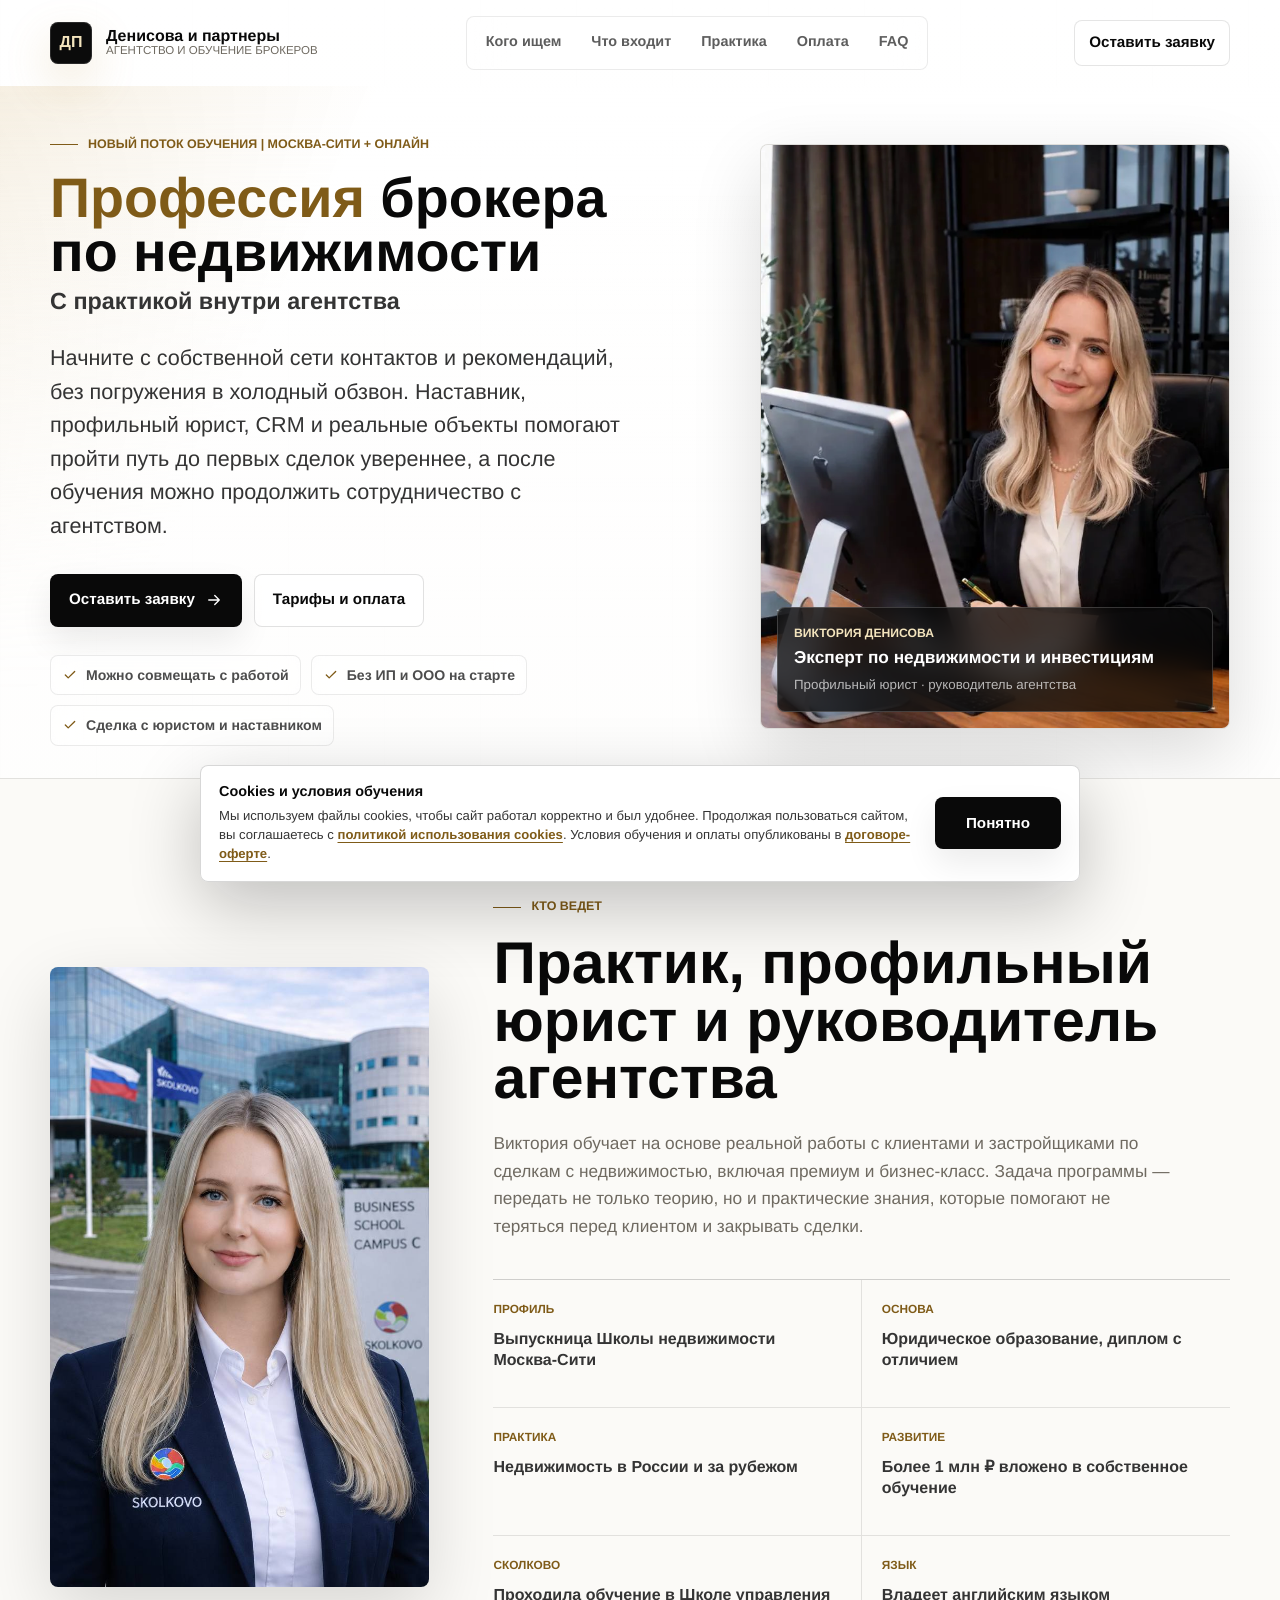
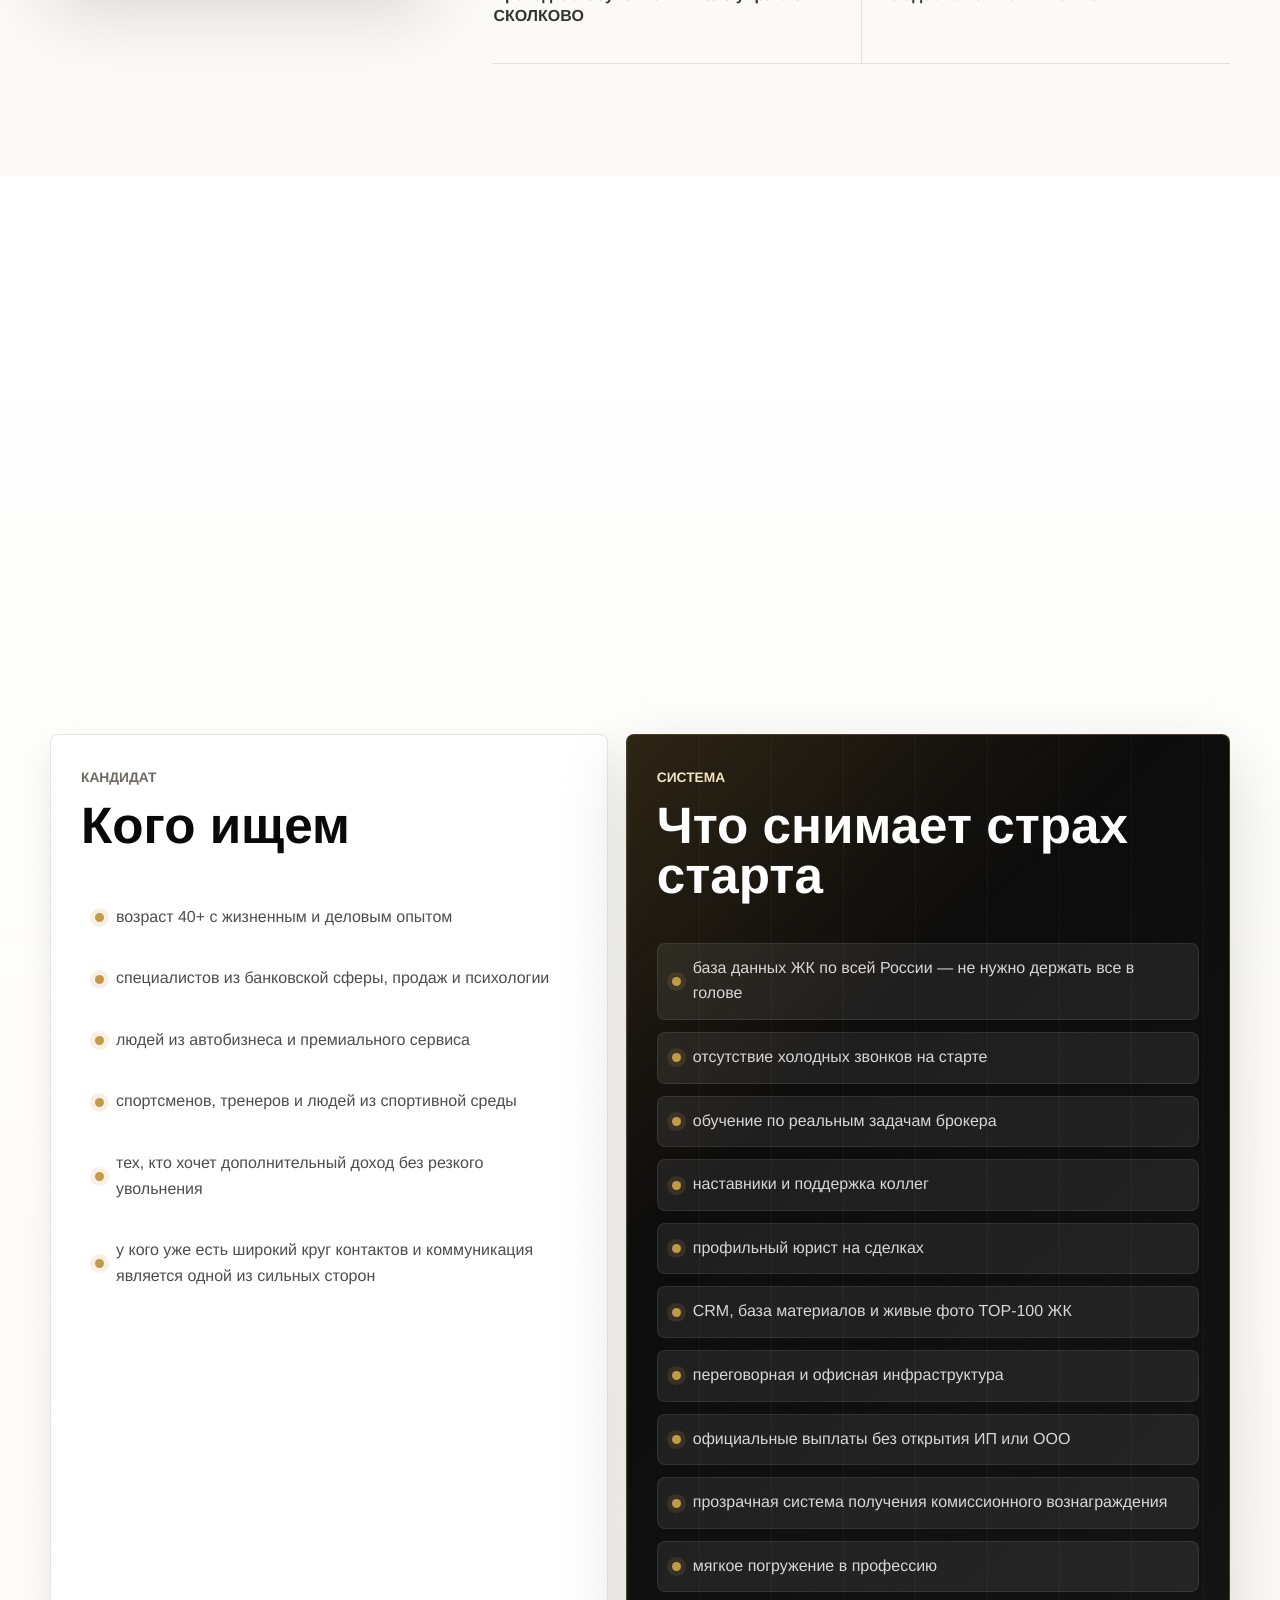
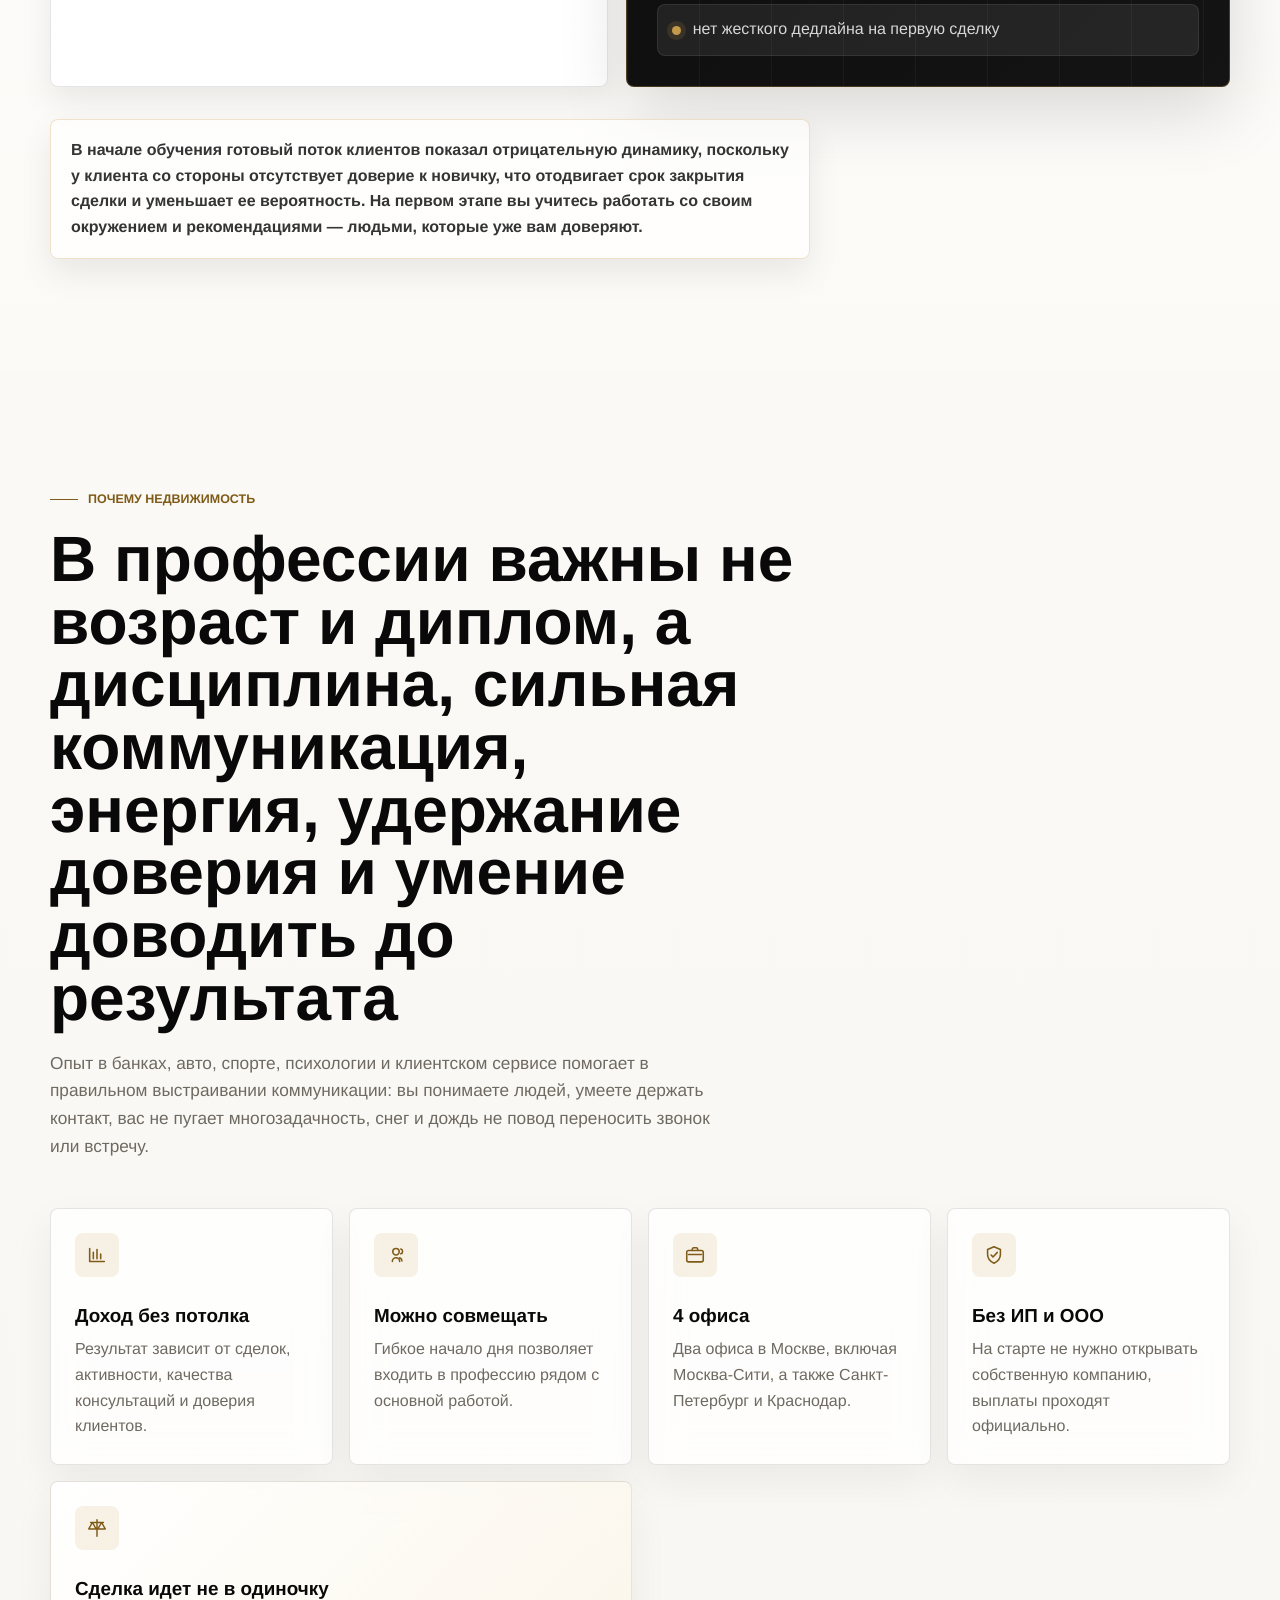
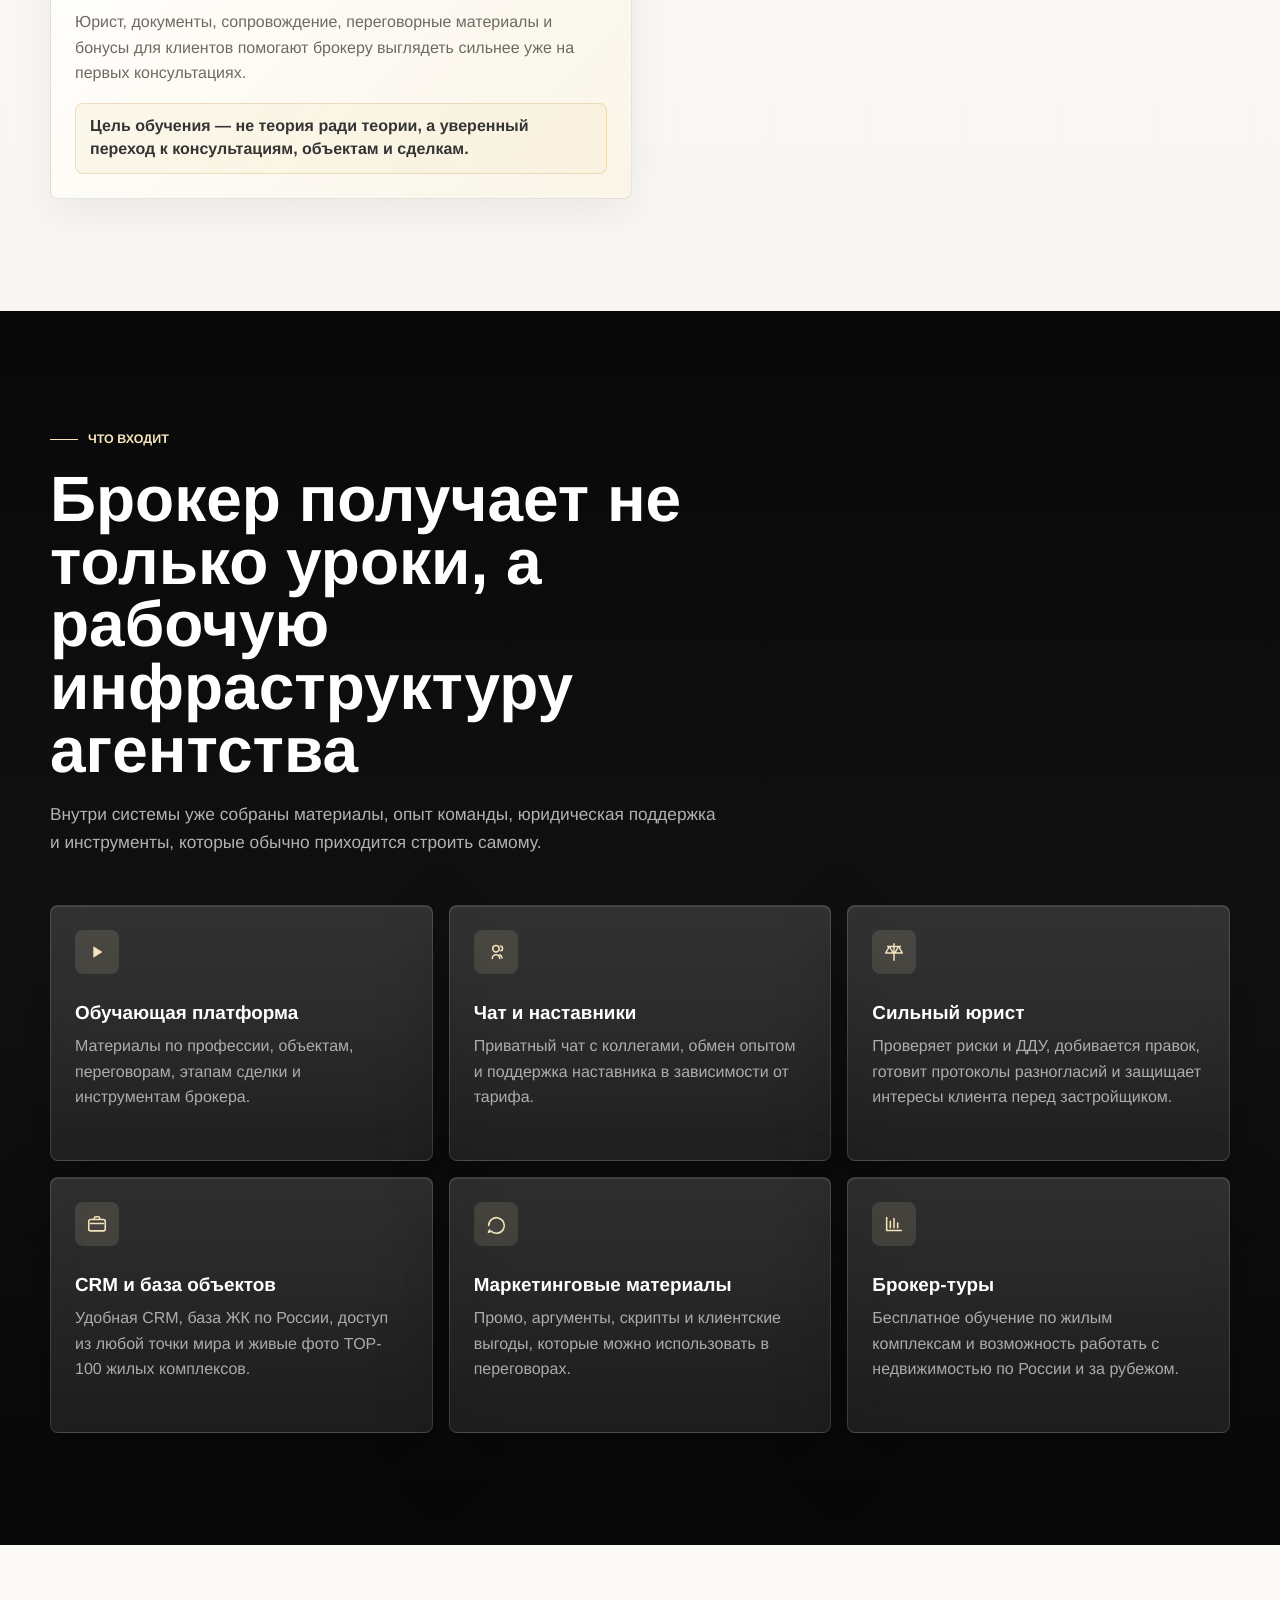
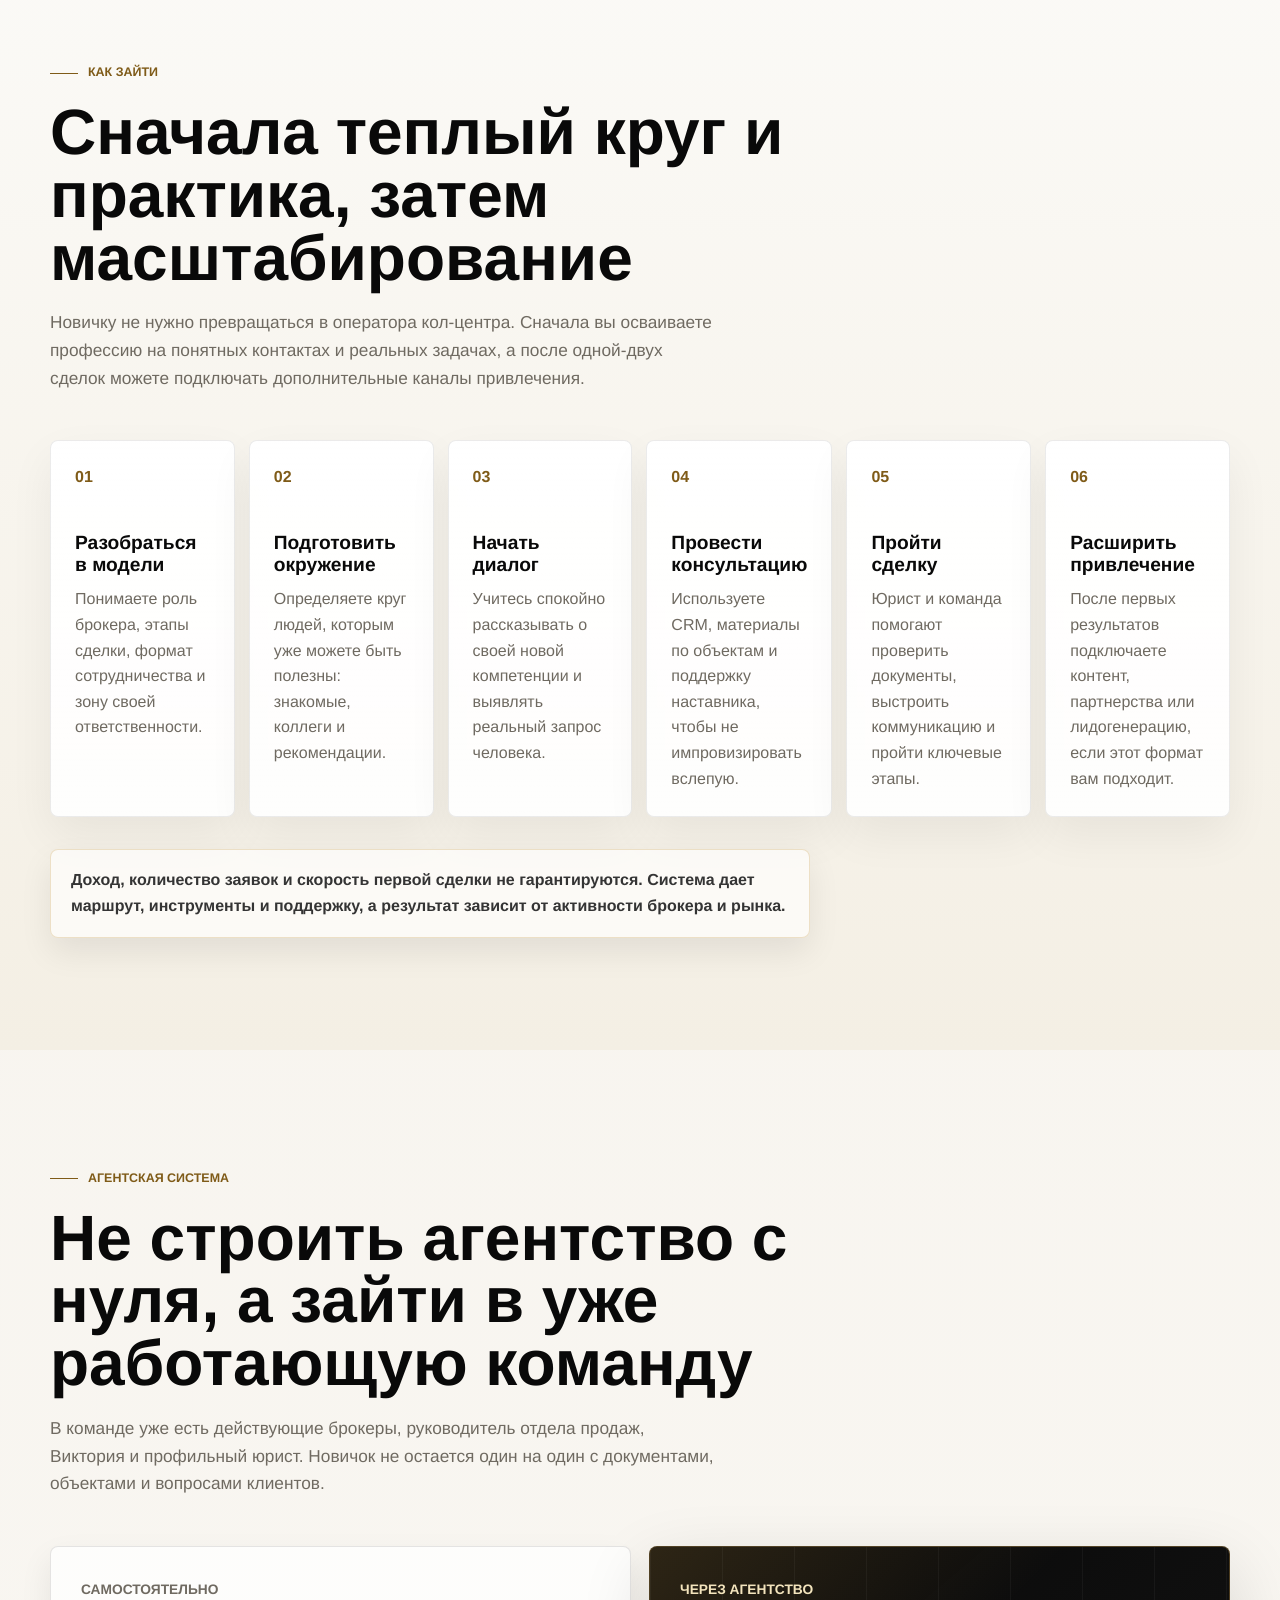
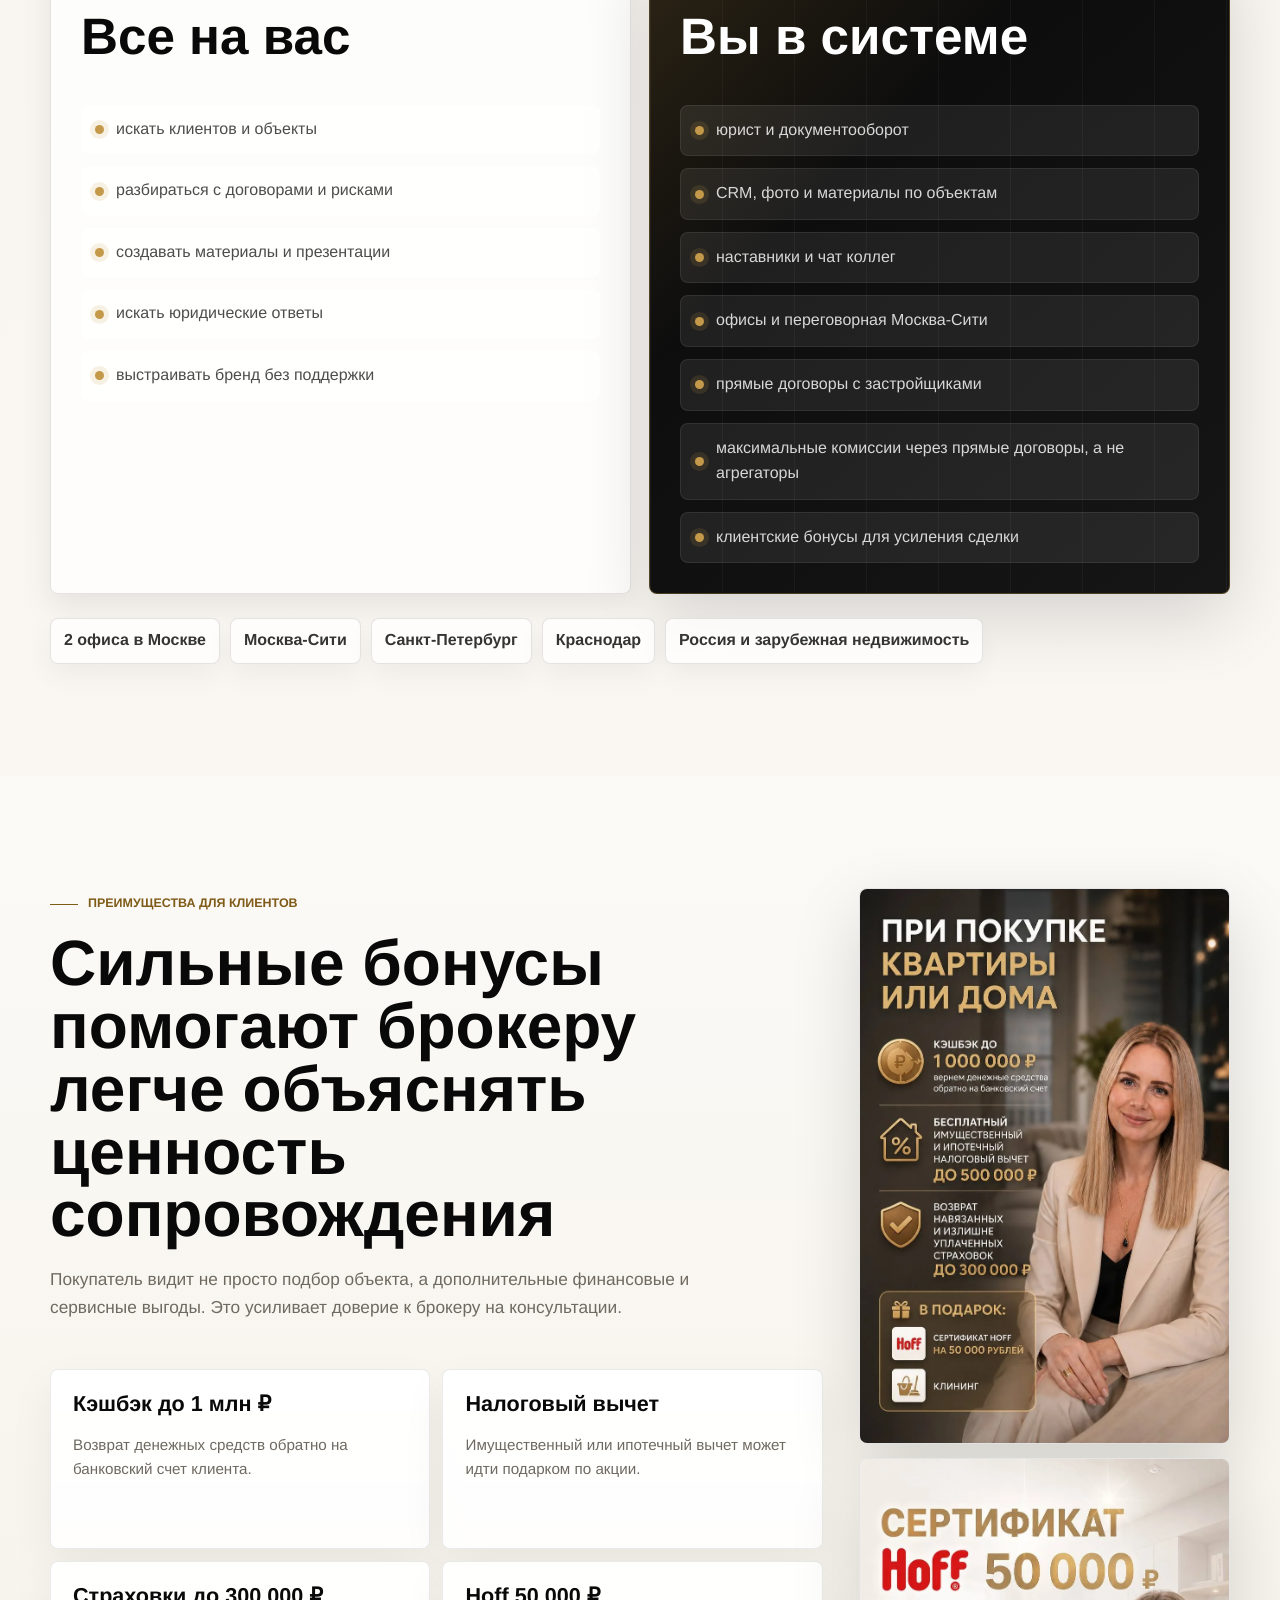
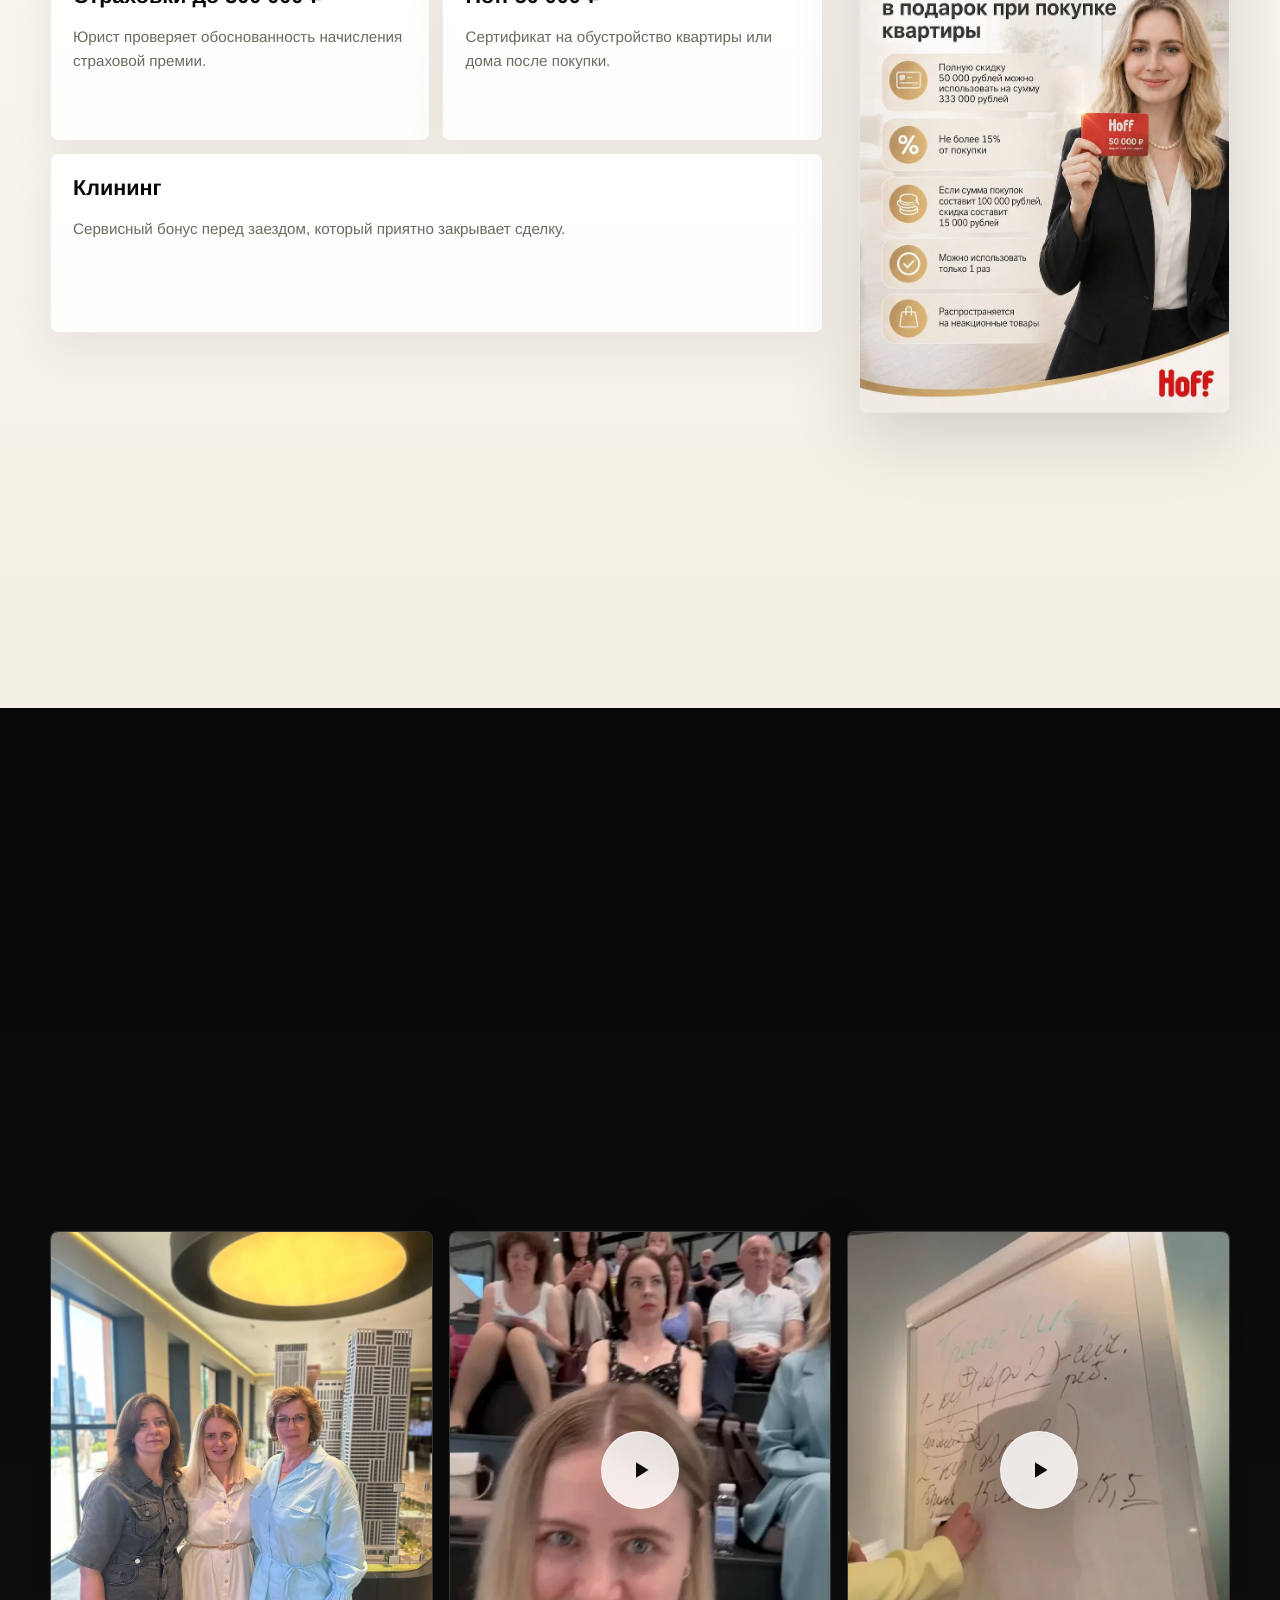
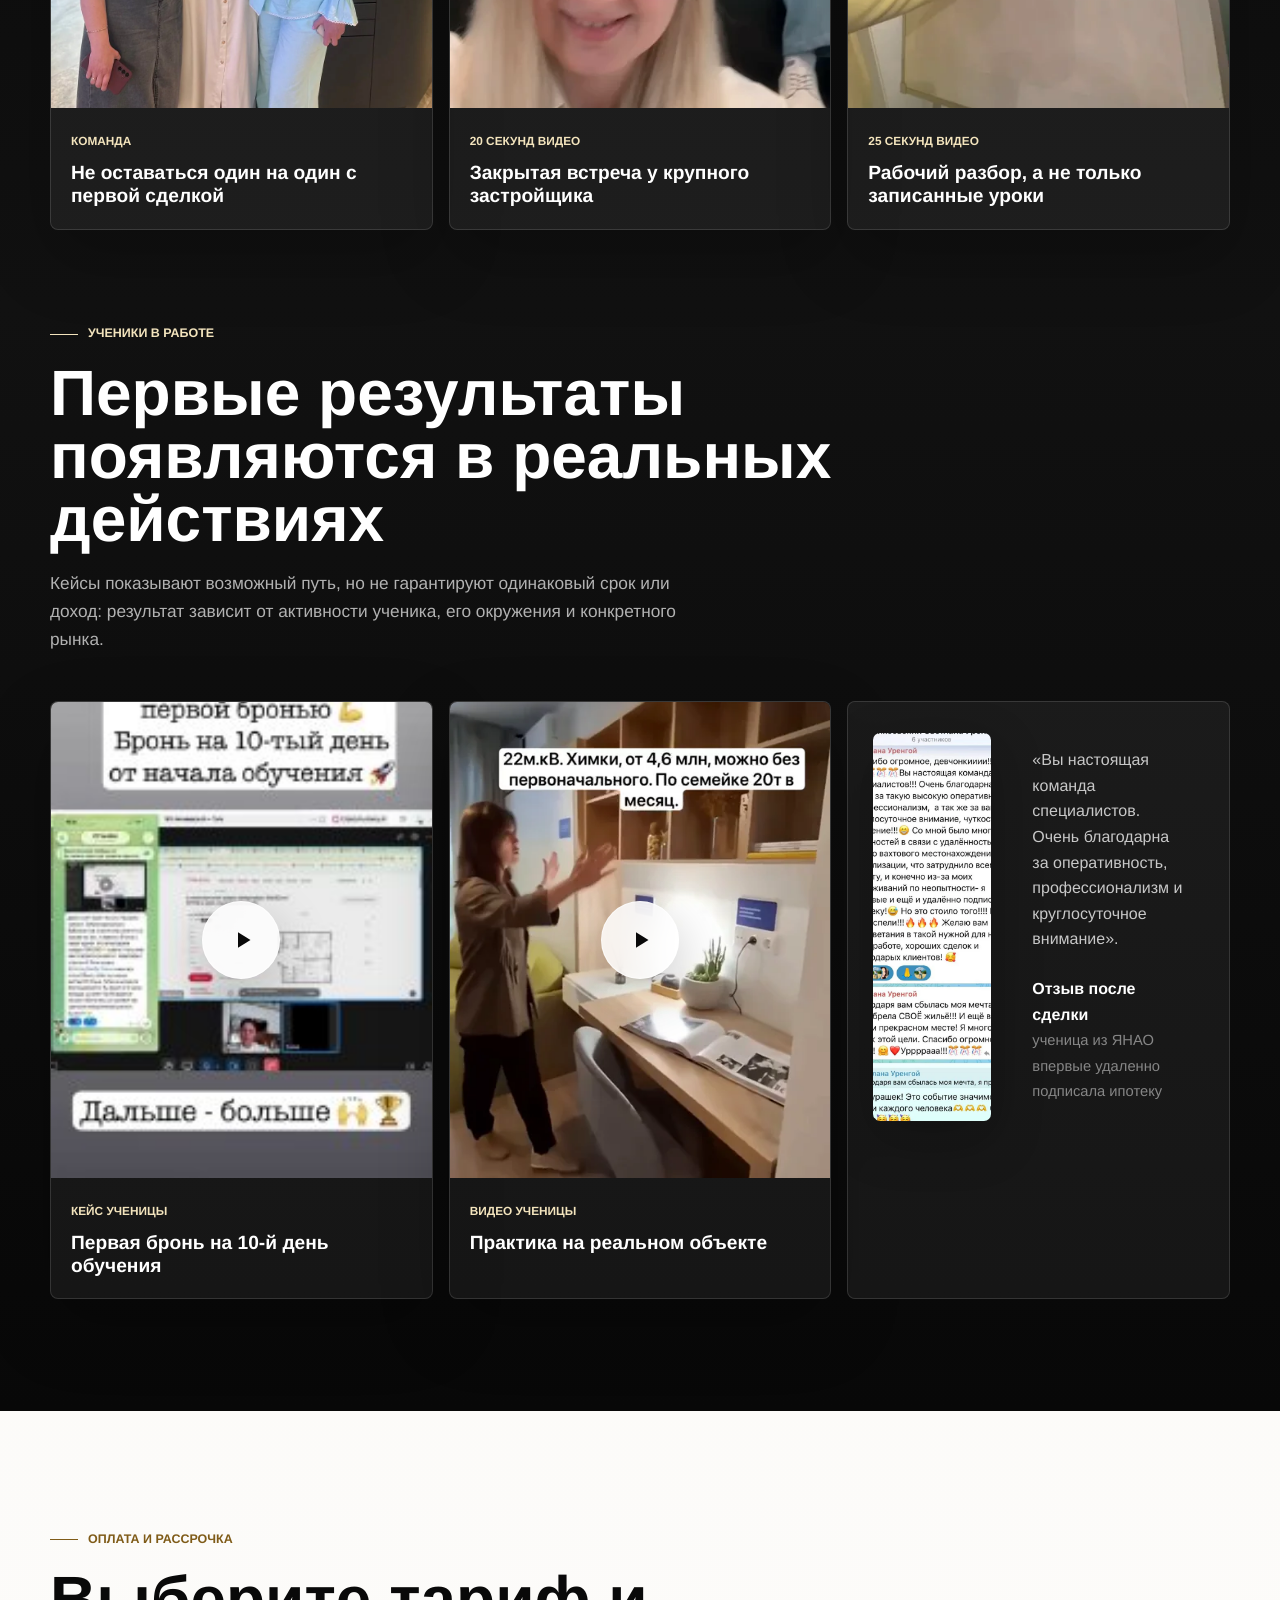
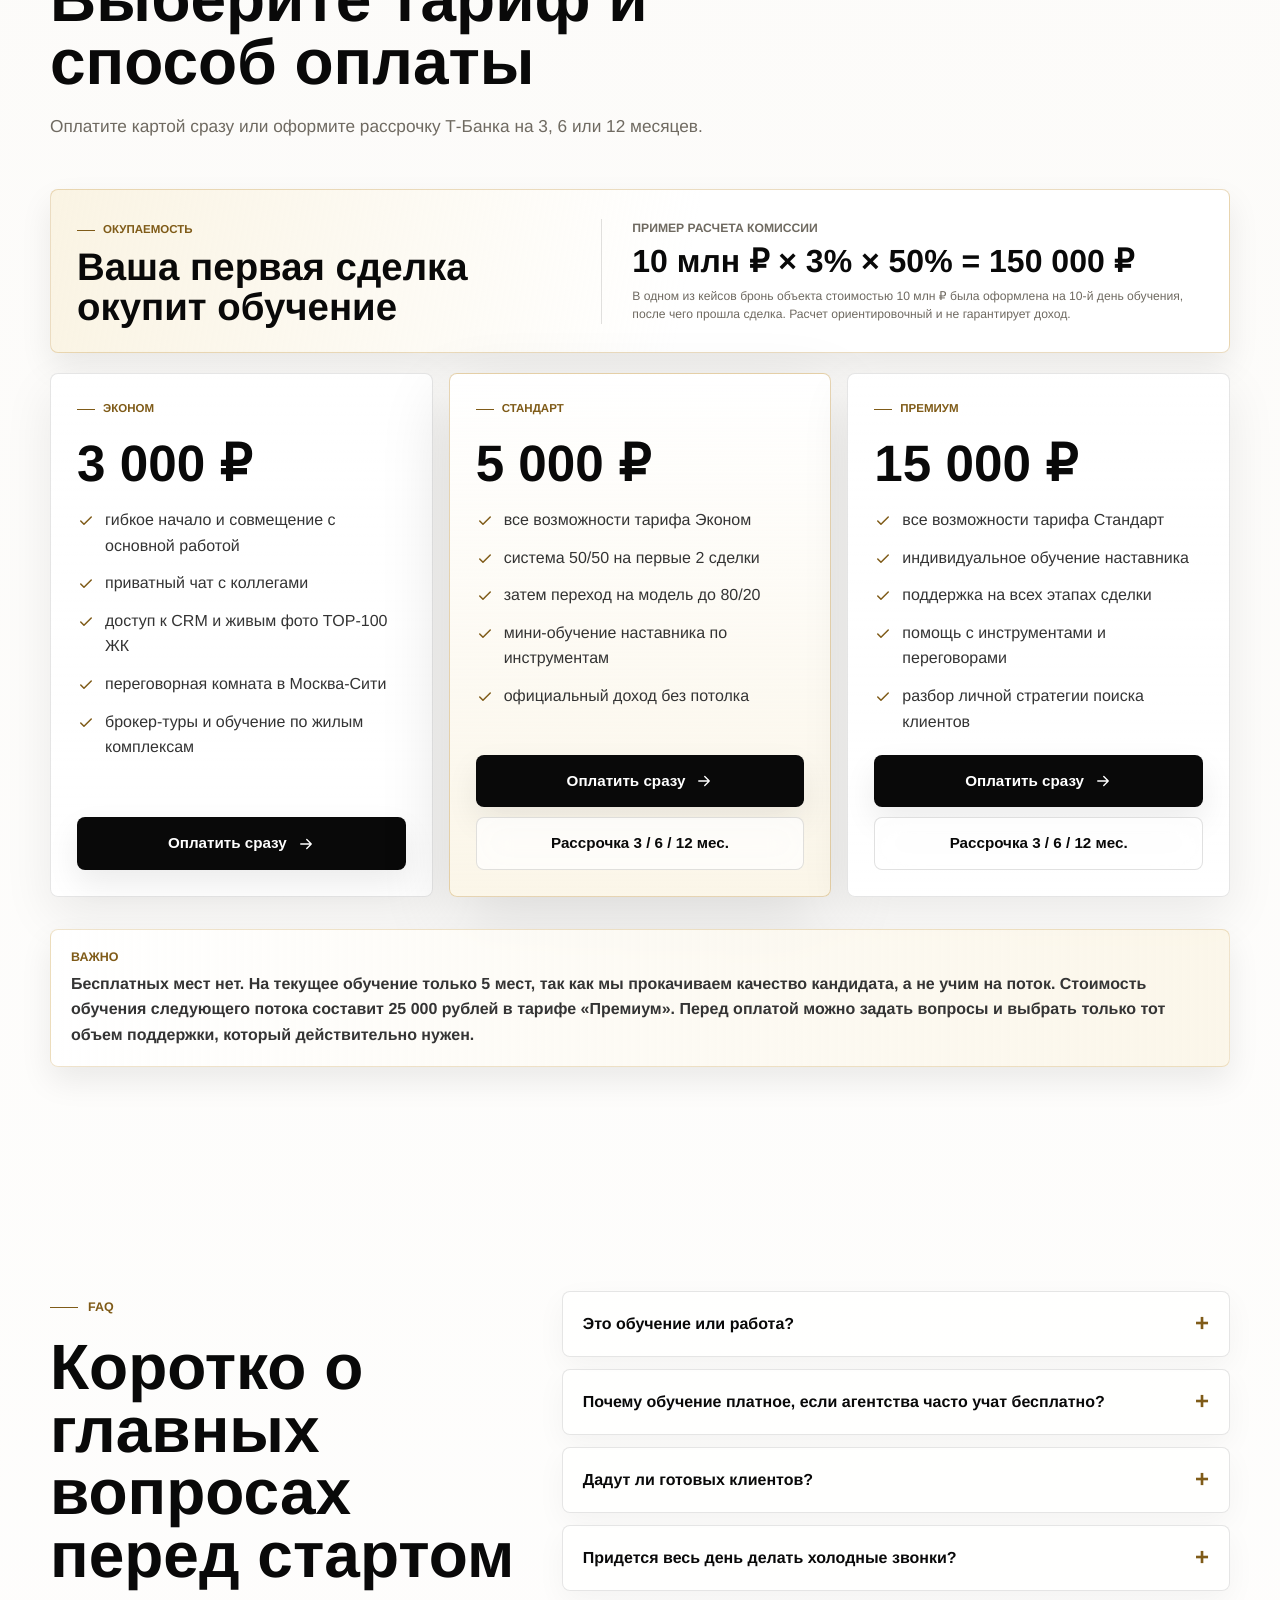
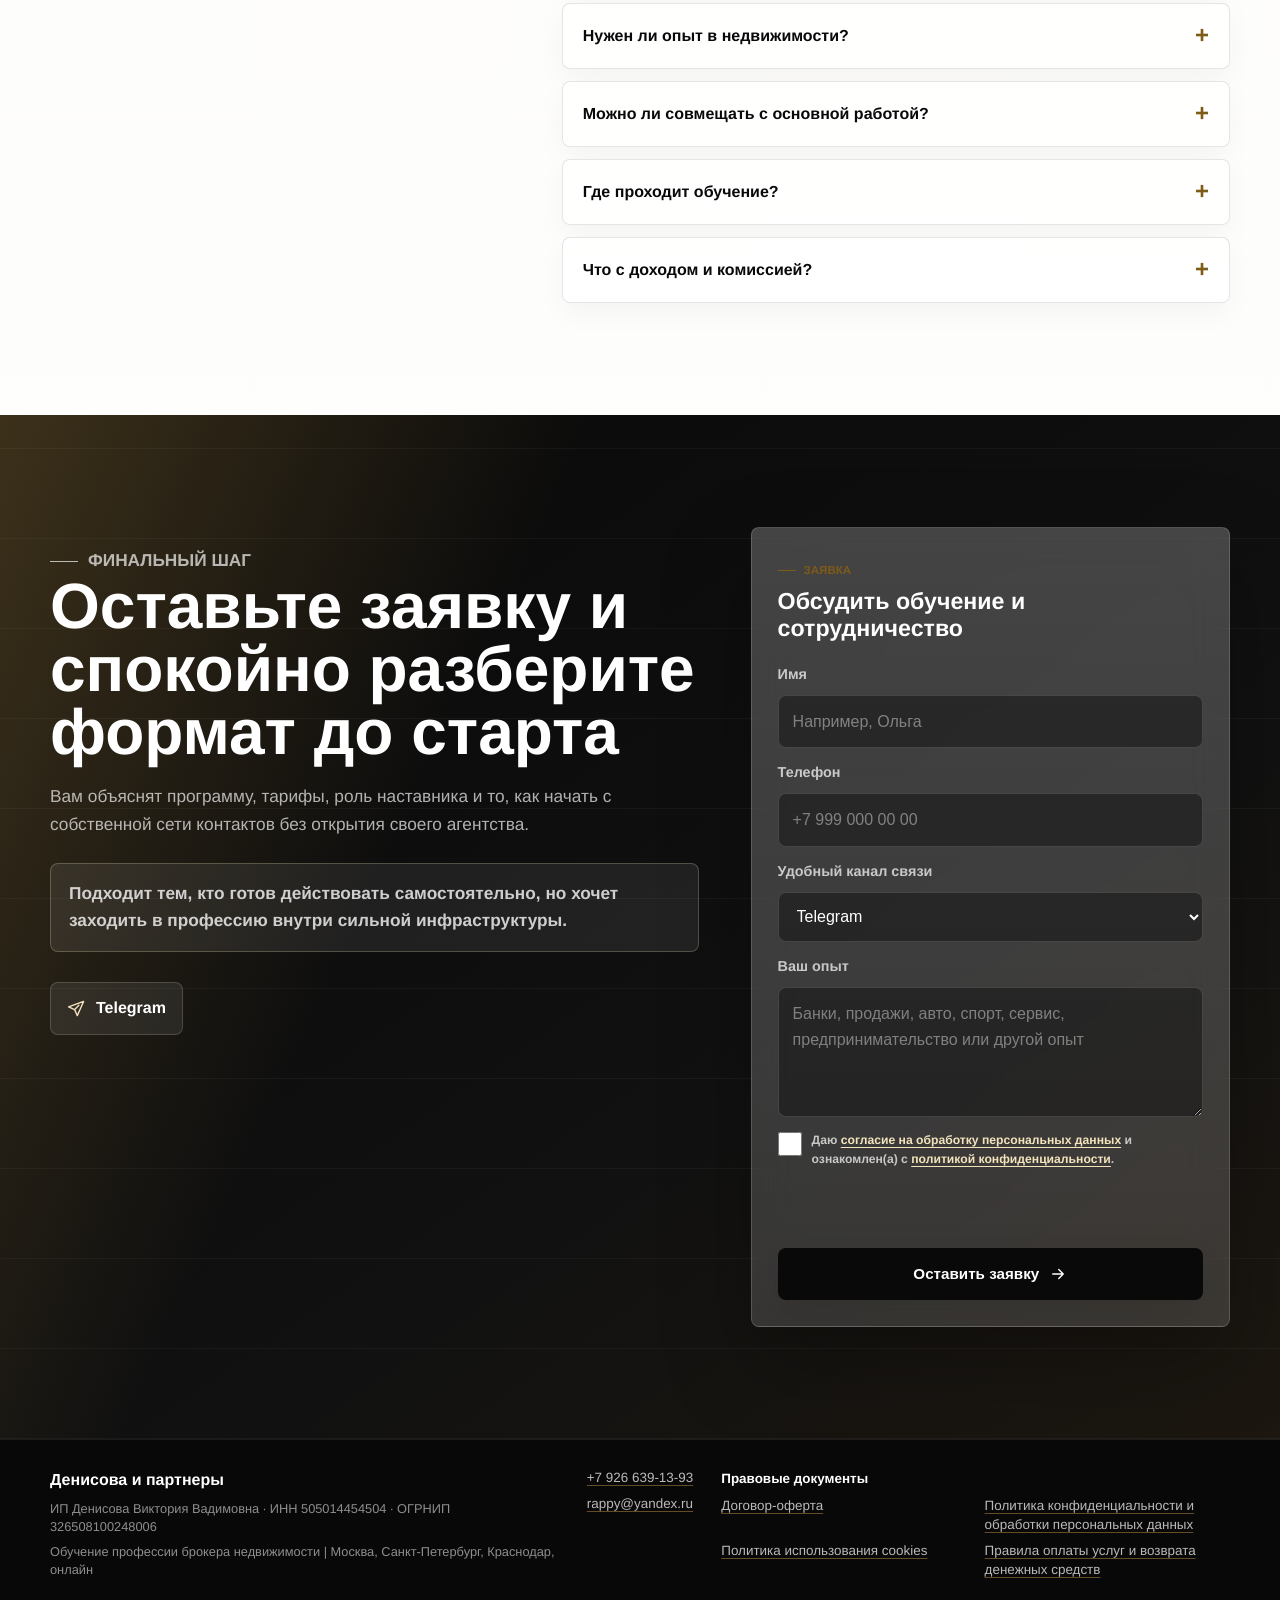
==== index.html @ 536179d2 "Обновить ответ FAQ о готовых клиентах" ====
<!doctype html>
<html lang="ru">
  <head>
    <meta charset="utf-8">
    <meta name="viewport" content="width=device-width, initial-scale=1">
    <meta name="description" content="Обучение профессии брокера недвижимости в агентстве «Денисова и партнеры»: практика, наставник, профильный юрист, CRM и последующее сотрудничество.">
    <link rel="canonical" href="https://victoryrealty.github.io/-/">
    <meta name="robots" content="index,follow,max-image-preview:large">
    <meta name="theme-color" content="#080808">
    <meta property="og:locale" content="ru_RU">
    <meta property="og:type" content="website">
    <meta property="og:site_name" content="Денисова и партнеры">
    <meta property="og:title" content="Обучение брокеров по недвижимости | Денисова и партнеры">
    <meta property="og:description" content="Практика внутри агентства, наставник, сильный юрист, CRM и возможность последующего сотрудничества.">
    <meta property="og:url" content="https://victoryrealty.github.io/-/">
    <meta property="og:image" content="https://victoryrealty.github.io/-/assets/victoria-office.webp">
    <meta property="og:image:width" content="720">
    <meta property="og:image:height" content="1280">
    <meta property="og:image:alt" content="Виктория Денисова в офисе агентства">
    <meta name="twitter:card" content="summary_large_image">
    <link rel="icon" href="assets/favicon.svg" type="image/svg+xml">
    <title>Денисова и партнеры | Обучение брокеров недвижимости</title>
    <meta name="payment-api" content="https://victory-payment.155-212-143-159.sslip.io">
    <script src="https://forma.tbank.ru/static/onlineScript.js" async></script>
    <link rel="stylesheet" href="styles.css?v=20260822-victoria-full-review-v2">
  </head>
  <body>
    <a class="skip-link" href="#main">Перейти к содержанию</a>

    <svg class="svg-sprite" aria-hidden="true" focusable="false">
      <symbol id="icon-arrow" viewBox="0 0 24 24">
        <path d="M5 12h14M13 6l6 6-6 6" fill="none" stroke="currentColor" stroke-width="1.8" stroke-linecap="round" stroke-linejoin="round"/>
      </symbol>
      <symbol id="icon-check" viewBox="0 0 24 24">
        <path d="m5 12 4.3 4.3L19 6.7" fill="none" stroke="currentColor" stroke-width="2" stroke-linecap="round" stroke-linejoin="round"/>
      </symbol>
      <symbol id="icon-shield" viewBox="0 0 24 24">
        <path d="M12 3 19 6v5.2c0 4.1-2.8 7.9-7 9.8-4.2-1.9-7-5.7-7-9.8V6l7-3Z" fill="none" stroke="currentColor" stroke-width="1.7" stroke-linejoin="round"/>
        <path d="m8.8 12 2.1 2.1 4.7-5" fill="none" stroke="currentColor" stroke-width="1.7" stroke-linecap="round" stroke-linejoin="round"/>
      </symbol>
      <symbol id="icon-scale" viewBox="0 0 24 24">
        <path d="M12 3v18M5 6h14M7 6l-4 7h8L7 6Zm10 0-4 7h8l-4-7Z" fill="none" stroke="currentColor" stroke-width="1.6" stroke-linecap="round" stroke-linejoin="round"/>
      </symbol>
      <symbol id="icon-chart" viewBox="0 0 24 24">
        <path d="M4 19V5M4 19h16M8 16V9m4 7V6m4 10v-5" fill="none" stroke="currentColor" stroke-width="1.7" stroke-linecap="round"/>
      </symbol>
      <symbol id="icon-users" viewBox="0 0 24 24">
        <path d="M16 19c0-2.2-1.8-4-4-4s-4 1.8-4 4M12 12a3.5 3.5 0 1 0 0-7 3.5 3.5 0 0 0 0 7Zm6.5 6.6c0-1.6-1-3-2.5-3.6m1.2-9.5a2.7 2.7 0 0 1 0 5.2" fill="none" stroke="currentColor" stroke-width="1.7" stroke-linecap="round"/>
      </symbol>
      <symbol id="icon-briefcase" viewBox="0 0 24 24">
        <path d="M9 7V5.8C9 4.8 9.8 4 10.8 4h2.4c1 0 1.8.8 1.8 1.8V7m-10 4.5h14M5 7h14c1.1 0 2 .9 2 2v8.5c0 1.1-.9 2-2 2H5c-1.1 0-2-.9-2-2V9c0-1.1.9-2 2-2Z" fill="none" stroke="currentColor" stroke-width="1.7" stroke-linecap="round" stroke-linejoin="round"/>
      </symbol>
      <symbol id="icon-message" viewBox="0 0 24 24">
        <path d="M5 18.5 3.8 21l3.1-1A8.5 8.5 0 1 0 4 13.6" fill="none" stroke="currentColor" stroke-width="1.7" stroke-linecap="round" stroke-linejoin="round"/>
      </symbol>
      <symbol id="icon-play" viewBox="0 0 24 24">
        <path d="M8 5.8v12.4L18 12 8 5.8Z" fill="currentColor"/>
      </symbol>
      <symbol id="icon-send" viewBox="0 0 24 24">
        <path d="m21 3-8 18-3.4-7.6L2 10l19-7Z" fill="none" stroke="currentColor" stroke-width="1.7" stroke-linecap="round" stroke-linejoin="round"/>
        <path d="m10 13 5-5" fill="none" stroke="currentColor" stroke-width="1.7" stroke-linecap="round"/>
      </symbol>
      <symbol id="icon-phone" viewBox="0 0 24 24">
        <path d="M7.2 4.5 9 8.6 6.9 10c1.1 2.4 2.8 4.1 5.1 5.1L13.5 13l4.1 1.8c.7.3 1.1 1 1 1.8l-.5 2.5c-.2.8-.9 1.4-1.8 1.4C9.3 20.2 3.8 14.7 3.5 7.7c0-.9.6-1.6 1.4-1.8l2.5-.5c.8-.1 1.5.3 1.8 1Z" fill="none" stroke="currentColor" stroke-width="1.7" stroke-linecap="round" stroke-linejoin="round"/>
      </symbol>
      <symbol id="icon-card" viewBox="0 0 24 24">
        <rect x="3" y="5" width="18" height="14" rx="2" fill="none" stroke="currentColor" stroke-width="1.7"/>
        <path d="M3 9h18M7 15h4" fill="none" stroke="currentColor" stroke-width="1.7" stroke-linecap="round"/>
      </symbol>
    </svg>

    <header class="site-header" data-header>
      <div class="container header-shell">
        <a class="brand" href="#top" aria-label="Денисова и партнеры, наверх">
          <span class="brand-mark">ДП</span>
          <span class="brand-copy">
            <strong>Денисова и партнеры</strong>
            <small>агентство и обучение брокеров</small>
          </span>
        </a>

        <nav class="main-nav" id="main-nav" aria-label="Основная навигация">
          <a href="#client-role">Кого ищем</a>
          <a href="#broker-stack">Что входит</a>
          <a href="#trust">Практика</a>
          <a href="#pricing">Оплата</a>
          <a href="#faq">FAQ</a>
        </nav>

        <div class="header-actions">
          <a class="button button--ghost" href="#application">Оставить заявку</a>
          <button class="menu-button" type="button" aria-expanded="false" aria-controls="main-nav" data-menu-button>
            <span></span>
            <span></span>
            <span></span>
            <span class="sr-only">Открыть меню</span>
          </button>
        </div>
      </div>
    </header>

    <main id="main">
      <section class="hero section-band" id="top">
        <div class="container hero-grid">
          <div class="hero-copy reveal">
            <p class="eyebrow">Новый поток обучения | Москва-Сити + онлайн</p>
            <h1><strong class="hero-title-keyword">Профессия</strong> брокера по недвижимости <span>С практикой внутри агентства</span></h1>
            <p class="hero-lead">Начните с собственной сети контактов и рекомендаций, без погружения в холодный обзвон. Наставник, профильный юрист, CRM и реальные объекты помогают пройти путь до первых сделок увереннее, а после обучения можно продолжить сотрудничество с агентством.</p>

            <div class="hero-actions">
              <a class="button button--primary" href="#application">
                Оставить заявку
                <svg aria-hidden="true"><use href="#icon-arrow"></use></svg>
              </a>
              <a class="button button--secondary" href="#pricing">Тарифы и оплата</a>
            </div>

            <div class="trust-strip" aria-label="Ключевые условия">
              <span><svg aria-hidden="true"><use href="#icon-check"></use></svg> Можно совмещать с работой</span>
              <span><svg aria-hidden="true"><use href="#icon-check"></use></svg> Без ИП и ООО на старте</span>
              <span><svg aria-hidden="true"><use href="#icon-check"></use></svg> Сделка с юристом и наставником</span>
            </div>
          </div>

          <figure class="hero-portrait reveal">
            <img src="assets/victoria-office.webp" width="720" height="1280" alt="Виктория Денисова за рабочим столом в офисе." fetchpriority="high">
            <figcaption>
              <span>Виктория Денисова</span>
              <strong>Эксперт по недвижимости и инвестициям</strong>
              <small>Профильный юрист · руководитель агентства</small>
            </figcaption>
          </figure>
        </div>
      </section>

      <section class="section founder-intro" id="about">
        <div class="container founder-intro__grid">
          <figure class="founder-intro__portrait reveal">
            <img src="assets/victoria-skolkovo-corrected.jpg" width="720" height="1280" loading="lazy" alt="Виктория Денисова на кампусе бизнес-школы Сколково.">
          </figure>

          <div class="founder-intro__copy reveal">
            <p class="eyebrow">Кто ведет</p>
            <h2>Практик, профильный юрист и руководитель агентства</h2>
            <p>Виктория обучает на основе реальной работы с клиентами и застройщиками по сделкам с недвижимостью, включая премиум и бизнес-класс. Задача программы — передать не только теорию, но и практические знания, которые помогают не теряться перед клиентом и закрывать сделки.</p>

            <dl class="founder-facts">
              <div>
                <dt>Профиль</dt>
                <dd>Выпускница Школы недвижимости Москва-Сити</dd>
              </div>
              <div>
                <dt>Основа</dt>
                <dd>Юридическое образование, диплом с отличием</dd>
              </div>
              <div>
                <dt>Практика</dt>
                <dd>Недвижимость в России и за рубежом</dd>
              </div>
              <div>
                <dt>Развитие</dt>
                <dd>Более 1 млн ₽ вложено в собственное обучение</dd>
              </div>
              <div>
                <dt>СКОЛКОВО</dt>
                <dd>Проходила обучение в Школе управления СКОЛКОВО</dd>
              </div>
              <div>
                <dt>Язык</dt>
                <dd>Владеет английским языком</dd>
              </div>
            </dl>
          </div>
        </div>
      </section>

      <section class="section clarity-section" id="client-role" data-copy-protected>
        <div class="container">
          <div class="section-heading reveal">
            <p class="eyebrow">Кому подходит</p>
            <h2>Первый шаг — не холодная база, а люди, которые уже вам доверяют</h2>
            <p>Сделки с недвижимостью строятся на доверии. Поэтому на старте проще научиться работать со своим окружением и рекомендациями, а уже после первых сделок решать, нужна ли вам дополнительная лидогенерация.</p>
          </div>

          <div class="role-grid reveal">
            <article class="role-card role-card--broker">
              <div class="compare-head">
                <span>Кандидат</span>
                <strong>Кого ищем</strong>
              </div>
              <ul class="compare-list">
                <li>возраст 40+ с жизненным и деловым опытом</li>
                <li>специалистов из банковской сферы, продаж и психологии</li>
                <li>людей из автобизнеса и премиального сервиса</li>
                <li>спортсменов, тренеров и людей из спортивной среды</li>
                <li>тех, кто хочет дополнительный доход без резкого увольнения</li>
                <li>у кого уже есть широкий круг контактов и коммуникация является одной из сильных сторон</li>
              </ul>
            </article>

            <article class="role-card role-card--agency">
              <div class="compare-head">
                <span>Система</span>
                <strong>Что снимает страх старта</strong>
              </div>
              <ul class="compare-list">
                <li>база данных ЖК по всей России — не нужно держать все в голове</li>
                <li>отсутствие холодных звонков на старте</li>
                <li>обучение по реальным задачам брокера</li>
                <li>наставники и поддержка коллег</li>
                <li>профильный юрист на сделках</li>
                <li>CRM, база материалов и живые фото TOP-100 ЖК</li>
                <li>переговорная и офисная инфраструктура</li>
                <li>официальные выплаты без открытия ИП или ООО</li>
                <li>прозрачная система получения комиссионного вознаграждения</li>
                <li>мягкое погружение в профессию</li>
                <li>нет жесткого дедлайна на первую сделку</li>
              </ul>
            </article>
          </div>

          <p class="section-note clarity-note reveal">В начале обучения готовый поток клиентов показал отрицательную динамику, поскольку у клиента со стороны отсутствует доверие к новичку, что отодвигает срок закрытия сделки и уменьшает ее вероятность. На первом этапе вы учитесь работать со своим окружением и рекомендациями — людьми, которые уже вам доверяют.</p>
        </div>
      </section>

      <section class="section" id="reasons">
        <div class="container">
          <div class="section-heading reveal">
            <p class="eyebrow">Почему недвижимость</p>
            <h2>В профессии важны не возраст и диплом, а дисциплина, сильная коммуникация, энергия, удержание доверия и умение доводить до результата</h2>
            <p>Опыт в банках, авто, спорте, психологии и клиентском сервисе помогает в правильном выстраивании коммуникации: вы понимаете людей, умеете держать контакт, вас не пугает многозадачность, снег и дождь не повод переносить звонок или встречу.</p>
          </div>

          <div class="card-grid reasons-grid">
            <article class="feature-card reveal">
              <span class="card-icon"><svg aria-hidden="true"><use href="#icon-chart"></use></svg></span>
              <h3>Доход без потолка</h3>
              <p>Результат зависит от сделок, активности, качества консультаций и доверия клиентов.</p>
            </article>
            <article class="feature-card reveal">
              <span class="card-icon"><svg aria-hidden="true"><use href="#icon-users"></use></svg></span>
              <h3>Можно совмещать</h3>
              <p>Гибкое начало дня позволяет входить в профессию рядом с основной работой.</p>
            </article>
            <article class="feature-card reveal">
              <span class="card-icon"><svg aria-hidden="true"><use href="#icon-briefcase"></use></svg></span>
              <h3>4 офиса</h3>
              <p>Два офиса в Москве, включая Москва-Сити, а также Санкт-Петербург и Краснодар.</p>
            </article>
            <article class="feature-card reveal">
              <span class="card-icon"><svg aria-hidden="true"><use href="#icon-shield"></use></svg></span>
              <h3>Без ИП и ООО</h3>
              <p>На старте не нужно открывать собственную компанию, выплаты проходят официально.</p>
            </article>
            <article class="feature-card reveal feature-card--wide">
              <span class="card-icon"><svg aria-hidden="true"><use href="#icon-scale"></use></svg></span>
              <h3>Сделка идет не в одиночку</h3>
              <p>Юрист, документы, сопровождение, переговорные материалы и бонусы для клиентов помогают брокеру выглядеть сильнее уже на первых консультациях.</p>
              <p class="card-callout">Цель обучения — не теория ради теории, а уверенный переход к консультациям, объектам и сделкам.</p>
            </article>
          </div>
        </div>
      </section>

      <section class="section section--black" id="broker-stack">
        <div class="container">
          <div class="section-heading section-heading--light reveal">
            <p class="eyebrow">Что входит</p>
            <h2>Брокер получает не только уроки, а рабочую инфраструктуру агентства</h2>
            <p>Внутри системы уже собраны материалы, опыт команды, юридическая поддержка и инструменты, которые обычно приходится строить самому.</p>
          </div>

          <div class="stack-grid">
            <article class="glass-card reveal">
              <span class="card-icon"><svg aria-hidden="true"><use href="#icon-play"></use></svg></span>
              <h3>Обучающая платформа</h3>
              <p>Материалы по профессии, объектам, переговорам, этапам сделки и инструментам брокера.</p>
            </article>
            <article class="glass-card reveal">
              <span class="card-icon"><svg aria-hidden="true"><use href="#icon-users"></use></svg></span>
              <h3>Чат и наставники</h3>
              <p>Приватный чат с коллегами, обмен опытом и поддержка наставника в зависимости от тарифа.</p>
            </article>
            <article class="glass-card reveal">
              <span class="card-icon"><svg aria-hidden="true"><use href="#icon-scale"></use></svg></span>
              <h3>Сильный юрист</h3>
              <p>Проверяет риски и ДДУ, добивается правок, готовит протоколы разногласий и защищает интересы клиента перед застройщиком.</p>
            </article>
            <article class="glass-card reveal">
              <span class="card-icon"><svg aria-hidden="true"><use href="#icon-briefcase"></use></svg></span>
              <h3>CRM и база объектов</h3>
              <p>Удобная CRM, база ЖК по России, доступ из любой точки мира и живые фото TOP-100 жилых комплексов.</p>
            </article>
            <article class="glass-card reveal">
              <span class="card-icon"><svg aria-hidden="true"><use href="#icon-message"></use></svg></span>
              <h3>Маркетинговые материалы</h3>
              <p>Промо, аргументы, скрипты и клиентские выгоды, которые можно использовать в переговорах.</p>
            </article>
            <article class="glass-card reveal">
              <span class="card-icon"><svg aria-hidden="true"><use href="#icon-chart"></use></svg></span>
              <h3>Брокер-туры</h3>
              <p>Бесплатное обучение по жилым комплексам и возможность работать с недвижимостью по России и за рубежом.</p>
            </article>
          </div>
        </div>
      </section>

      <section class="section section--soft first-clients-section" id="first-clients">
        <div class="container">
          <div class="section-heading reveal">
            <p class="eyebrow">Как зайти</p>
            <h2>Сначала теплый круг и практика, затем масштабирование</h2>
            <p>Новичку не нужно превращаться в оператора кол-центра. Сначала вы осваиваете профессию на понятных контактах и реальных задачах, а после одной-двух сделок можете подключать дополнительные каналы привлечения.</p>
          </div>

          <div class="client-source-grid workflow-grid">
            <article class="source-card reveal">
              <span>01</span>
              <h3>Разобраться в модели</h3>
              <p>Понимаете роль брокера, этапы сделки, формат сотрудничества и зону своей ответственности.</p>
            </article>
            <article class="source-card reveal">
              <span>02</span>
              <h3>Подготовить окружение</h3>
              <p>Определяете круг людей, которым уже можете быть полезны: знакомые, коллеги и рекомендации.</p>
            </article>
            <article class="source-card reveal">
              <span>03</span>
              <h3>Начать диалог</h3>
              <p>Учитесь спокойно рассказывать о своей новой компетенции и выявлять реальный запрос человека.</p>
            </article>
            <article class="source-card reveal">
              <span>04</span>
              <h3>Провести консультацию</h3>
              <p>Используете CRM, материалы по объектам и поддержку наставника, чтобы не импровизировать вслепую.</p>
            </article>
            <article class="source-card reveal">
              <span>05</span>
              <h3>Пройти сделку</h3>
              <p>Юрист и команда помогают проверить документы, выстроить коммуникацию и пройти ключевые этапы.</p>
            </article>
            <article class="source-card reveal">
              <span>06</span>
              <h3>Расширить привлечение</h3>
              <p>После первых результатов подключаете контент, партнерства или лидогенерацию, если этот формат вам подходит.</p>
            </article>
          </div>

          <p class="section-note warning-note reveal">Доход, количество заявок и скорость первой сделки не гарантируются. Система дает маршрут, инструменты и поддержку, а результат зависит от активности брокера и рынка.</p>
        </div>
      </section>

      <section class="section" id="agency">
        <div class="container">
          <div class="section-heading reveal">
            <p class="eyebrow">Агентская система</p>
            <h2>Не строить агентство с нуля, а зайти в уже работающую команду</h2>
            <p>В команде уже есть действующие брокеры, руководитель отдела продаж, Виктория и профильный юрист. Новичок не остается один на один с документами, объектами и вопросами клиентов.</p>
          </div>

          <div class="compare-grid reveal">
            <article class="compare-card compare-card--muted">
              <div class="compare-head">
                <span>Самостоятельно</span>
                <strong>Все на вас</strong>
              </div>
              <ul class="compare-list">
                <li>искать клиентов и объекты</li>
                <li>разбираться с договорами и рисками</li>
                <li>создавать материалы и презентации</li>
                <li>искать юридические ответы</li>
                <li>выстраивать бренд без поддержки</li>
              </ul>
            </article>

            <article class="compare-card compare-card--accent">
              <div class="compare-head">
                <span>Через агентство</span>
                <strong>Вы в системе</strong>
              </div>
              <ul class="compare-list">
                <li>юрист и документооборот</li>
                <li>CRM, фото и материалы по объектам</li>
                <li>наставники и чат коллег</li>
                <li>офисы и переговорная Москва-Сити</li>
                <li>прямые договоры с застройщиками</li>
                <li>максимальные комиссии через прямые договоры, а не агрегаторы</li>
                <li>клиентские бонусы для усиления сделки</li>
              </ul>
            </article>
          </div>

          <div class="office-strip reveal" aria-label="География работы">
            <span>2 офиса в Москве</span>
            <span>Москва-Сити</span>
            <span>Санкт-Петербург</span>
            <span>Краснодар</span>
            <span>Россия и зарубежная недвижимость</span>
          </div>
        </div>
      </section>

      <section class="section section--soft" id="client-benefits">
        <div class="container benefit-showcase">
          <div class="benefit-copy">
            <div class="section-heading reveal">
              <p class="eyebrow">Преимущества для клиентов</p>
              <h2>Сильные бонусы помогают брокеру легче объяснять ценность сопровождения</h2>
              <p>Покупатель видит не просто подбор объекта, а дополнительные финансовые и сервисные выгоды. Это усиливает доверие к брокеру на консультации.</p>
            </div>

            <div class="benefit-row benefit-row--compact">
              <article class="benefit-card reveal">
                <strong>Кэшбэк до 1 млн ₽</strong>
                <span>Возврат денежных средств обратно на банковский счет клиента.</span>
              </article>
              <article class="benefit-card reveal">
                <strong>Налоговый вычет</strong>
                <span>Имущественный или ипотечный вычет может идти подарком по акции.</span>
              </article>
              <article class="benefit-card reveal">
                <strong>Страховки до 300 000 ₽</strong>
                <span>Юрист проверяет обоснованность начисления страховой премии.</span>
              </article>
              <article class="benefit-card reveal">
                <strong>Hoff 50 000 ₽</strong>
                <span>Сертификат на обустройство квартиры или дома после покупки.</span>
              </article>
              <article class="benefit-card reveal">
                <strong>Клининг</strong>
                <span>Сервисный бонус перед заездом, который приятно закрывает сделку.</span>
              </article>
            </div>
          </div>

          <div class="benefit-media reveal">
            <img src="assets/client-bonuses-new.webp" width="853" height="1280" loading="lazy" alt="Клиентские бонусы при покупке квартиры или дома через агентство.">
            <img src="assets/hoff-certificate-new.webp" width="853" height="1280" loading="lazy" alt="Условия сертификата Hoff на 50 000 рублей при покупке квартиры.">
          </div>

          <p class="section-note reveal">Условия бонусов зависят от действующих акций, договоров с партнерами и конкретной сделки. На обучении важно понимать, как корректно презентовать эти преимущества клиенту.</p>
        </div>
      </section>

      <section class="section section--black trust-section" id="trust">
        <div class="container">
          <div class="section-heading section-heading--light reveal">
            <p class="eyebrow">Практика изнутри</p>
            <h2>Объекты, встречи у застройщиков и работа рядом с командой</h2>
            <p>Обучение связано с реальной средой профессии: брокер видит объекты, учится задавать вопросы, разбирает коммуникацию и кейсы Виктории по работе с инвесторами. Помощь команды можно получить до того, как ошибка станет проблемой для клиента.</p>
          </div>

          <div class="practice-grid">
            <article class="practice-card reveal">
              <div class="practice-card__media">
                <img src="assets/broker-team.webp" width="960" height="1280" loading="lazy" alt="Виктория Денисова с брокерами команды у макета жилого комплекса.">
              </div>
              <div class="practice-card__body">
                <span>Команда</span>
                <h3>Не оставаться один на один с первой сделкой</h3>
              </div>
            </article>

            <article class="practice-card reveal">
              <div class="practice-card__media">
                <img src="assets/developer-meeting-poster.webp" width="464" height="848" loading="lazy" alt="Кадр с закрытой встречи у крупного застройщика.">
                <button class="play-button" type="button" data-video-button data-video-src="assets/developer-meeting-web.mp4" data-video-poster="assets/developer-meeting-poster.webp" data-video-title="Закрытая встреча у крупного застройщика" aria-label="Открыть видео с закрытой встречи у застройщика">
                  <svg aria-hidden="true"><use href="#icon-play"></use></svg>
                </button>
              </div>
              <div class="practice-card__body">
                <span>20 секунд видео</span>
                <h3>Закрытая встреча у крупного застройщика</h3>
              </div>
            </article>

            <article class="practice-card reveal">
              <div class="practice-card__media">
                <img src="assets/mentoring-session-poster.webp" width="464" height="848" loading="lazy" alt="Виктория Денисова разбирает материал на флипчарте.">
                <button class="play-button" type="button" data-video-button data-video-src="assets/mentoring-session-web.mp4" data-video-poster="assets/mentoring-session-poster.webp" data-video-title="Рабочий разбор с наставником" aria-label="Открыть видео с рабочим разбором">
                  <svg aria-hidden="true"><use href="#icon-play"></use></svg>
                </button>
              </div>
              <div class="practice-card__body">
                <span>25 секунд видео</span>
                <h3>Рабочий разбор, а не только записанные уроки</h3>
              </div>
            </article>
          </div>

          <div class="section-heading section-heading--light proof-heading reveal">
            <p class="eyebrow">Ученики в работе</p>
            <h2>Первые результаты появляются в реальных действиях</h2>
            <p>Кейсы показывают возможный путь, но не гарантируют одинаковый срок или доход: результат зависит от активности ученика, его окружения и конкретного рынка.</p>
          </div>

          <div class="proof-grid proof-grid--media">
            <article class="practice-card practice-card--proof reveal">
              <div class="practice-card__media practice-card__media--wide">
                <img src="assets/result-day-10-poster.jpg" width="320" height="568" loading="lazy" alt="Постер видео с первой бронью ученицы на 10-й день обучения.">
                <button class="play-button" type="button" data-video-button data-video-src="assets/result-day-10-web.mp4" data-video-poster="assets/result-day-10-poster.jpg" data-video-title="Первая бронь на 10-й день обучения" aria-label="Открыть видео с первой бронью ученицы на 10-й день">
                  <svg aria-hidden="true"><use href="#icon-play"></use></svg>
                </button>
              </div>
              <div class="practice-card__body">
                <span>Кейс ученицы</span>
                <h3>Первая бронь на 10-й день обучения</h3>
              </div>
            </article>

            <article class="practice-card practice-card--proof reveal">
              <div class="practice-card__media practice-card__media--wide">
                <img src="assets/student-property-tour-poster.webp" width="464" height="848" loading="lazy" alt="Ученица на просмотре квартиры.">
                <button class="play-button" type="button" data-video-button data-video-src="assets/student-property-tour-web.mp4" data-video-poster="assets/student-property-tour-poster.webp" data-video-title="Ученица проводит просмотр квартиры" aria-label="Открыть видео ученицы на просмотре квартиры">
                  <svg aria-hidden="true"><use href="#icon-play"></use></svg>
                </button>
              </div>
              <div class="practice-card__body">
                <span>Видео ученицы</span>
                <h3>Практика на реальном объекте</h3>
              </div>
            </article>

            <article class="testimonial testimonial--media testimonial--review reveal">
              <img src="assets/student-review.webp" width="720" height="1280" loading="lazy" alt="Отзыв ученицы о сопровождении сделки и работе команды.">
              <div>
                <p>«Вы настоящая команда специалистов. Очень благодарна за оперативность, профессионализм и круглосуточное внимание».</p>
                <strong>Отзыв после сделки</strong>
                <span>ученица из ЯНАО впервые удаленно подписала ипотеку</span>
              </div>
            </article>
          </div>
        </div>
      </section>

      <section class="section pricing-section" id="pricing">
        <div class="container">
          <div class="pricing-head reveal">
            <div class="section-heading">
              <p class="eyebrow">Оплата и рассрочка</p>
              <h2>Выберите тариф и способ оплаты</h2>
              <p>Оплатите картой сразу или оформите рассрочку Т-Банка на 3, 6 или 12 месяцев.</p>
            </div>
          </div>

          <div class="roi-strip reveal" aria-label="Пример окупаемости обучения">
            <div class="roi-strip__copy">
              <span class="mini-label">Окупаемость</span>
              <h3>Ваша первая сделка окупит обучение</h3>
            </div>
            <div class="roi-strip__example">
              <span>Пример расчета комиссии</span>
              <strong>10 млн ₽ × 3% × 50% = 150 000 ₽</strong>
              <small>В одном из кейсов бронь объекта стоимостью 10 млн ₽ была оформлена на 10-й день обучения, после чего прошла сделка. Расчет ориентировочный и не гарантирует доход.</small>
            </div>
          </div>

          <div class="pricing-shortcuts reveal" aria-label="Быстрый выбор способа оплаты тарифа Стандарт">
            <button class="button button--primary" type="button" data-payment-open data-plan="standard" aria-haspopup="dialog" aria-controls="payment-dialog">
              Оплатить «Стандарт» · 5 000 ₽
              <svg aria-hidden="true"><use href="#icon-arrow"></use></svg>
            </button>
            <button class="button button--secondary" type="button" data-installment-open data-plan="standard" aria-haspopup="dialog" aria-controls="installment-dialog">
              Рассрочка 3 / 6 / 12 мес.
            </button>
          </div>

          <div class="mobile-tariff-tabs" data-tariff-tabs role="tablist" aria-label="Выбор тарифа">
            <button type="button" role="tab" aria-selected="false" aria-controls="tariff-economy" data-tariff-tab="economy">Эконом</button>
            <button type="button" role="tab" aria-selected="true" aria-controls="tariff-standard" data-tariff-tab="standard">Стандарт</button>
            <button type="button" role="tab" aria-selected="false" aria-controls="tariff-premium" data-tariff-tab="premium">Премиум</button>
          </div>

          <div class="tariff-grid reveal">
            <article class="tariff-card" id="tariff-economy" data-tariff-card="economy">
              <span class="mini-label">Эконом</span>
              <strong class="tariff-price">3 000 ₽</strong>
              <ul class="pricing-list">
                <li><svg aria-hidden="true"><use href="#icon-check"></use></svg> гибкое начало и совмещение с основной работой</li>
                <li><svg aria-hidden="true"><use href="#icon-check"></use></svg> приватный чат с коллегами</li>
                <li><svg aria-hidden="true"><use href="#icon-check"></use></svg> доступ к CRM и живым фото TOP-100 ЖК</li>
                <li><svg aria-hidden="true"><use href="#icon-check"></use></svg> переговорная комната в Москва-Сити</li>
                <li><svg aria-hidden="true"><use href="#icon-check"></use></svg> брокер-туры и обучение по жилым комплексам</li>
              </ul>
              <div class="tariff-actions">
                <button class="button button--primary tariff-buy-button" type="button" data-payment-open data-plan="economy" aria-haspopup="dialog" aria-controls="payment-dialog">
                  Оплатить сразу
                  <svg aria-hidden="true"><use href="#icon-arrow"></use></svg>
                </button>
              </div>
            </article>

            <article class="tariff-card tariff-card--featured is-mobile-active" id="tariff-standard" data-tariff-card="standard">
              <span class="mini-label">Стандарт</span>
              <strong class="tariff-price">5 000 ₽</strong>
              <ul class="pricing-list">
                <li><svg aria-hidden="true"><use href="#icon-check"></use></svg> все возможности тарифа Эконом</li>
                <li><svg aria-hidden="true"><use href="#icon-check"></use></svg> система 50/50 на первые 2 сделки</li>
                <li><svg aria-hidden="true"><use href="#icon-check"></use></svg> затем переход на модель до 80/20</li>
                <li><svg aria-hidden="true"><use href="#icon-check"></use></svg> мини-обучение наставника по инструментам</li>
                <li><svg aria-hidden="true"><use href="#icon-check"></use></svg> официальный доход без потолка</li>
              </ul>
              <div class="tariff-actions">
                <button class="button button--primary tariff-buy-button" type="button" data-payment-open data-plan="standard" aria-haspopup="dialog" aria-controls="payment-dialog">
                  Оплатить сразу
                  <svg aria-hidden="true"><use href="#icon-arrow"></use></svg>
                </button>
                <button class="button button--secondary tariff-installment-button" type="button" data-installment-open data-plan="standard" aria-haspopup="dialog" aria-controls="installment-dialog">
                  Рассрочка 3 / 6 / 12 мес.
                </button>
              </div>
            </article>

            <article class="tariff-card" id="tariff-premium" data-tariff-card="premium">
              <span class="mini-label">Премиум</span>
              <strong class="tariff-price">15 000 ₽</strong>
              <ul class="pricing-list">
                <li><svg aria-hidden="true"><use href="#icon-check"></use></svg> все возможности тарифа Стандарт</li>
                <li><svg aria-hidden="true"><use href="#icon-check"></use></svg> индивидуальное обучение наставника</li>
                <li><svg aria-hidden="true"><use href="#icon-check"></use></svg> поддержка на всех этапах сделки</li>
                <li><svg aria-hidden="true"><use href="#icon-check"></use></svg> помощь с инструментами и переговорами</li>
                <li><svg aria-hidden="true"><use href="#icon-check"></use></svg> разбор личной стратегии поиска клиентов</li>
              </ul>
              <div class="tariff-actions">
                <button class="button button--primary tariff-buy-button" type="button" data-payment-open data-plan="premium" aria-haspopup="dialog" aria-controls="payment-dialog">
                  Оплатить сразу
                  <svg aria-hidden="true"><use href="#icon-arrow"></use></svg>
                </button>
                <button class="button button--secondary tariff-installment-button" type="button" data-installment-open data-plan="premium" aria-haspopup="dialog" aria-controls="installment-dialog">
                  Рассрочка 3 / 6 / 12 мес.
                </button>
              </div>
            </article>
          </div>

          <div class="section-note tariff-note reveal">
            <span>Важно</span>
            <strong>Бесплатных мест нет. На текущее обучение только 5 мест, так как мы прокачиваем качество кандидата, а не учим на поток. Стоимость обучения следующего потока составит 25 000 рублей в тарифе «Премиум». Перед оплатой можно задать вопросы и выбрать только тот объем поддержки, который действительно нужен.</strong>
          </div>
        </div>
      </section>

      <section class="section" id="faq">
        <div class="container faq-grid">
          <div class="section-heading reveal">
            <p class="eyebrow">FAQ</p>
            <h2>Коротко о главных вопросах перед стартом</h2>
          </div>

          <div class="faq-list reveal">
            <details>
              <summary>Это обучение или работа?</summary>
              <p>Сначала вы проходите обучение профессии брокера. После него можно продолжить сотрудничество с агентством «Денисова и партнеры» по самозанятости. Это не вакансия с фиксированным окладом.</p>
            </details>
            <details>
              <summary>Почему обучение платное, если агентства часто учат бесплатно?</summary>
              <p>«Бесплатный» старт тоже требует времени и расходов: ежедневные поездки в офис могут стоить около 6 000 ₽ в месяц, а до первой сделки нередко проходит 2-3 месяца. Здесь оплата идет за структурированную программу, доступ к рабочим материалам и выбранный объем наставничества. Условия и ответственность фиксируются заранее.</p>
            </details>
            <details>
              <summary>Дадут ли готовых клиентов?</summary>
              <p>В начале обучения, на практике, готовый поток клиентов показал отрицательную динамику, поскольку у клиента со стороны отсутствует доверие к новичку и меньше терпения к его ошибкам, при этом все сделки в недвижимости строятся на доверии, что отодвигает срок закрытия сделки и уменьшает вероятность сделки. На первом этапе вы учитесь работать со своим окружением и рекомендациями — людьми, которые уже вам доверяют.</p>
            </details>
            <details>
              <summary>Придется весь день делать холодные звонки?</summary>
              <p>На старте программа не строится вокруг холодного обзвона. Такой формат может требовать сотен контактов в месяц и подходит не всем. Сначала важно понять профессию, провести первые консультации и сделки, а затем осознанно подключать дополнительные каналы привлечения.</p>
            </details>
            <details>
              <summary>Нужен ли опыт в недвижимости?</summary>
              <p>Нет. Приветствуется опыт в продажах и психологии, но список не ограничивается только этим. Высоких результатов в недвижимости добиваются сотрудники из банковской сферы, автобизнеса, спорта, предпринимательства или премиального сервиса — важны дисциплина, переговорные навыки и круг контактов.</p>
            </details>
            <details>
              <summary>Можно ли совмещать с основной работой?</summary>
              <p>Да. Онлайн-материалы и гибкий старт позволяют входить в профессию рядом с основной занятостью. Офисные встречи, показы и мероприятия согласовываются заранее.</p>
            </details>
            <details>
              <summary>Где проходит обучение?</summary>
              <p>Формат гибридный: основная часть онлайн, а офис, показы и встречи у застройщиков согласовываются отдельно. У агентской системы есть офисы в Москве, Санкт-Петербурге и Краснодаре.</p>
            </details>
            <details>
              <summary>Что с доходом и комиссией?</summary>
              <p>Доход и срок первой сделки не гарантируются: они зависят от активности брокера, его окружения и рынка. После первых двух сделок возможен переход на модель до 80/20 по действующим условиям агентства.</p>
            </details>
          </div>
        </div>
      </section>

      <section class="final-cta section-band" id="application">
        <div class="container final-grid">
          <div class="final-copy reveal">
            <p class="eyebrow">Финальный шаг</p>
            <h2>Оставьте заявку и спокойно разберите формат до старта</h2>
            <p>Вам объяснят программу, тарифы, роль наставника и то, как начать с собственной сети контактов без открытия своего агентства.</p>
            <p class="cta-qualifier">Подходит тем, кто готов действовать самостоятельно, но хочет заходить в профессию внутри сильной инфраструктуры.</p>

            <div class="channel-buttons" aria-label="Выбор удобного канала связи">
              <a class="channel-button" href="https://t.me/IvanMakeBusiness" target="_blank" rel="noopener">
                <svg aria-hidden="true"><use href="#icon-send"></use></svg>
                Telegram
              </a>
            </div>
          </div>

          <form class="lead-form reveal" data-lead-form novalidate>
            <div class="form-head">
              <span class="mini-label">Заявка</span>
              <strong>Обсудить обучение и сотрудничество</strong>
            </div>

            <label>
              <span>Имя</span>
              <input type="text" name="name" autocomplete="name" placeholder="Например, Ольга" required>
            </label>

            <label>
              <span>Телефон</span>
              <input type="tel" name="phone" autocomplete="tel" placeholder="+7 999 000 00 00" required>
            </label>

            <label>
              <span>Удобный канал связи</span>
              <select name="channel" data-channel-select>
                <option>Telegram</option>
                <option>WhatsApp</option>
                <option>Звонок</option>
              </select>
            </label>

            <label>
              <span>Ваш опыт</span>
              <textarea name="experience" rows="4" placeholder="Банки, продажи, авто, спорт, сервис, предпринимательство или другой опыт"></textarea>
            </label>

            <label class="form-consent" data-copy-protected>
              <input type="checkbox" name="dataConsent" required>
              <span>Даю <a href="legal/privacy-policy.docx?v=20260824-legal-4" target="_blank" rel="noopener">согласие на обработку персональных данных</a> и ознакомлен(а) с <a href="legal/privacy-policy.docx?v=20260824-legal-4" target="_blank" rel="noopener">политикой конфиденциальности</a>.</span>
            </label>
            <p class="form-error" data-form-error role="alert"></p>
            <p class="form-success" data-form-success role="status"></p>
            <button class="button button--primary button--full" type="submit">
              <span data-submit-label>Оставить заявку</span>
              <svg aria-hidden="true"><use href="#icon-arrow"></use></svg>
            </button>
          </form>
        </div>
      </section>
    </main>

    <footer class="site-footer">
      <div class="container footer-shell">
        <div class="footer-identity">
          <strong>Денисова и партнеры</strong>
          <span>ИП Денисова Виктория Вадимовна · ИНН 505014454504 · ОГРНИП 326508100248006</span>
          <span>Обучение профессии брокера недвижимости | Москва, Санкт-Петербург, Краснодар, онлайн</span>
        </div>
        <div class="footer-contacts">
          <a href="tel:+79266391393">+7 926 639-13-93</a>
          <a href="mailto:rappy@yandex.ru">rappy@yandex.ru</a>
        </div>
        <div class="footer-documents" data-copy-protected>
          <strong class="footer-documents__title">Правовые документы</strong>
          <nav class="footer-legal" aria-label="Правовая информация">
            <a href="legal/offer.docx?v=20260824-legal-4" target="_blank" rel="noopener">Договор-оферта</a>
            <a href="legal/privacy-policy.docx?v=20260824-legal-4" target="_blank" rel="noopener">Политика конфиденциальности и обработки персональных данных</a>
            <a href="legal/cookie-policy.docx?v=20260824-legal-4" target="_blank" rel="noopener">Политика использования cookies</a>
            <a href="legal/payment-and-refund-rules.docx?v=20260824-legal-4" target="_blank" rel="noopener">Правила оплаты услуг и возврата денежных средств</a>
          </nav>
        </div>
      </div>
    </footer>

    <nav class="mobile-action-dock" data-mobile-dock aria-label="Быстрые действия" aria-hidden="true">
      <a href="#application">
        <svg aria-hidden="true"><use href="#icon-send"></use></svg>
        <span>Заявка</span>
      </a>
      <a class="mobile-action-dock__primary" href="#pricing">
        <svg aria-hidden="true"><use href="#icon-card"></use></svg>
        <span>Оплата</span>
      </a>
    </nav>

    <aside class="legal-notice" data-legal-notice data-copy-protected aria-label="Cookies и правовые условия" hidden>
      <div class="legal-notice__copy">
        <strong>Cookies и условия обучения</strong>
        <p>Мы используем файлы cookies, чтобы сайт работал корректно и был удобнее. Продолжая пользоваться сайтом, вы соглашаетесь с <a href="legal/cookie-policy.docx?v=20260824-legal-4" target="_blank" rel="noopener">политикой использования cookies</a>. Условия обучения и оплаты опубликованы в <a href="legal/offer.docx?v=20260824-legal-4" target="_blank" rel="noopener">договоре-оферте</a>.</p>
      </div>
      <button class="button button--primary legal-notice__accept" type="button" data-legal-notice-accept>Понятно</button>
    </aside>

    <div class="toast" data-toast role="status" aria-live="polite">Заявка подготовлена.</div>
    <div class="video-modal" data-video-modal aria-hidden="true">
      <div class="video-modal__backdrop" data-video-close></div>
      <div class="video-modal__dialog" role="dialog" aria-modal="true" aria-label="Видео о практике обучения" data-video-dialog>
        <button class="video-modal__close" type="button" data-video-close aria-label="Закрыть видео">×</button>
        <p class="video-modal__title" data-video-title></p>
        <video class="video-player" controls playsinline preload="none"></video>
      </div>
    </div>

    <div class="payment-modal" data-payment-modal aria-hidden="true">
      <div class="payment-modal__backdrop" data-payment-close></div>
      <div class="payment-modal__dialog" id="payment-dialog" role="dialog" aria-modal="true" aria-labelledby="payment-title" data-payment-dialog>
        <div class="payment-modal__head">
          <div>
            <p class="payment-modal__eyebrow">Безопасная оплата через Т-Банк</p>
            <h2 id="payment-title">Тариф «<span data-payment-plan-name>Эконом</span>»</h2>
          </div>
          <button class="payment-modal__close" type="button" data-payment-close aria-label="Закрыть форму оплаты">×</button>
        </div>

        <form class="payment-form" data-payment-form novalidate>
          <input type="hidden" name="plan" value="economy" data-payment-plan>

          <div class="payment-form__total" aria-live="polite">
            <span>К оплате</span>
            <strong data-payment-total>3 000 ₽</strong>
          </div>

          <div class="payment-form__fields">
            <label class="payment-field">
              <span>Электронная почта для чека</span>
              <input type="email" name="email" autocomplete="email" placeholder="name@example.ru" required>
            </label>
            <label class="payment-field">
              <span>Телефон</span>
              <input type="tel" name="phone" autocomplete="tel" inputmode="tel" placeholder="+7 999 000 00 00" required>
            </label>
          </div>

          <label class="payment-consent" data-copy-protected>
            <input type="checkbox" name="legalConsent" required>
            <span>Принимаю <a href="legal/offer.docx?v=20260824-legal-4" target="_blank" rel="noopener">условия оферты</a> и <a href="legal/payment-and-refund-rules.docx?v=20260824-legal-4" target="_blank" rel="noopener">правила оплаты и возврата</a>, даю <a href="legal/privacy-policy.docx?v=20260824-legal-4" target="_blank" rel="noopener">согласие на обработку персональных данных</a>.</span>
          </label>

          <p class="payment-form__status" data-payment-status role="status" aria-live="polite"></p>
          <button class="button button--primary button--full" type="submit" data-payment-submit>
            <span data-payment-label>Перейти к оплате · 3 000 ₽</span>
            <svg aria-hidden="true"><use href="#icon-arrow"></use></svg>
          </button>
          <p class="payment-form__note">Данные карты вводятся только на защищенной странице банка и не передаются сайту.</p>
        </form>
      </div>
    </div>

    <div class="payment-modal installment-modal" data-installment-modal aria-hidden="true">
      <div class="payment-modal__backdrop" data-installment-close></div>
      <div class="payment-modal__dialog" id="installment-dialog" role="dialog" aria-modal="true" aria-labelledby="installment-title" data-installment-dialog>
        <div class="payment-modal__head">
          <div>
            <p class="payment-modal__eyebrow">Рассрочка от Т-Банка</p>
            <h2 id="installment-title">Тариф «<span data-installment-plan-name>Стандарт</span>»</h2>
          </div>
          <button class="payment-modal__close" type="button" data-installment-close aria-label="Закрыть форму рассрочки">×</button>
        </div>

        <form class="installment-form" data-installment-form novalidate>
          <div class="payment-form__total" aria-live="polite">
            <span>Стоимость обучения</span>
            <strong data-installment-total>5 000 ₽</strong>
          </div>

          <fieldset class="installment-terms">
            <legend>Выберите срок</legend>
            <label>
              <input type="radio" name="installmentTerm" value="installment_0_0_3_5" data-months="3" checked>
              <span>3 мес.</span>
            </label>
            <label>
              <input type="radio" name="installmentTerm" value="installment_0_0_6_8,6" data-months="6">
              <span>6 мес.</span>
            </label>
            <label>
              <input type="radio" name="installmentTerm" value="installment_0_0_12_15,2" data-months="12">
              <span>12 мес.</span>
            </label>
          </fieldset>

          <div class="installment-preview" aria-live="polite">
            <span>Ориентировочный платеж</span>
            <strong>≈ <span data-installment-monthly>1 667</span> ₽ <small>/ месяц</small></strong>
          </div>

          <div class="payment-form__fields installment-contact-fields">
            <label class="payment-field">
              <span>Электронная почта</span>
              <input type="email" name="installmentEmail" autocomplete="email" placeholder="name@example.ru" required>
            </label>
            <label class="payment-field">
              <span>Телефон</span>
              <input type="tel" name="installmentPhone" autocomplete="tel" inputmode="tel" placeholder="+7 999 000 00 00" required>
            </label>
          </div>

          <label class="payment-consent" data-copy-protected>
            <input type="checkbox" name="installmentConsent" required>
            <span>Принимаю <a href="legal/offer.docx?v=20260824-legal-4" target="_blank" rel="noopener">условия оферты</a> и даю <a href="legal/privacy-policy.docx?v=20260824-legal-4" target="_blank" rel="noopener">согласие на обработку персональных данных</a>.</span>
          </label>

          <p class="payment-form__status" data-installment-status role="status" aria-live="polite"></p>
          <button class="button button--primary button--full" type="submit" data-installment-prepare>
            Продолжить к анкете Т-Банка
            <svg aria-hidden="true"><use href="#icon-arrow"></use></svg>
          </button>
          <div class="tbank-button-host" data-tbank-button-host hidden></div>
          <p class="installment-fallback" data-tbank-fallback hidden>Кнопка банка не загрузилась. Обновите страницу или <a href="https://t.me/IvanMakeBusiness" target="_blank" rel="noopener">напишите в Telegram</a>.</p>
          <p class="payment-form__note">Анкета откроется на защищенной странице Т-Банка. Расчет предварительный; решение и итоговые условия определяет банк.</p>
        </form>
      </div>
    </div>

    <script src="script.js?v=20260822-victoria-full-review-v2"></script>
  </body>
</html>
---- styles.css ----
/*
  The complete desktop/tablet stylesheet is preserved in styles-base.css.
  Mobile-only restoration is isolated in styles-mobile-legacy.css so it can
  be adjusted or removed without touching the desktop design.
*/
@import url("./styles-base.css?v=20260822-victoria-full-review-v2");
@import url("./styles-mobile-legacy.css?v=20260822-victoria-full-review-v2");
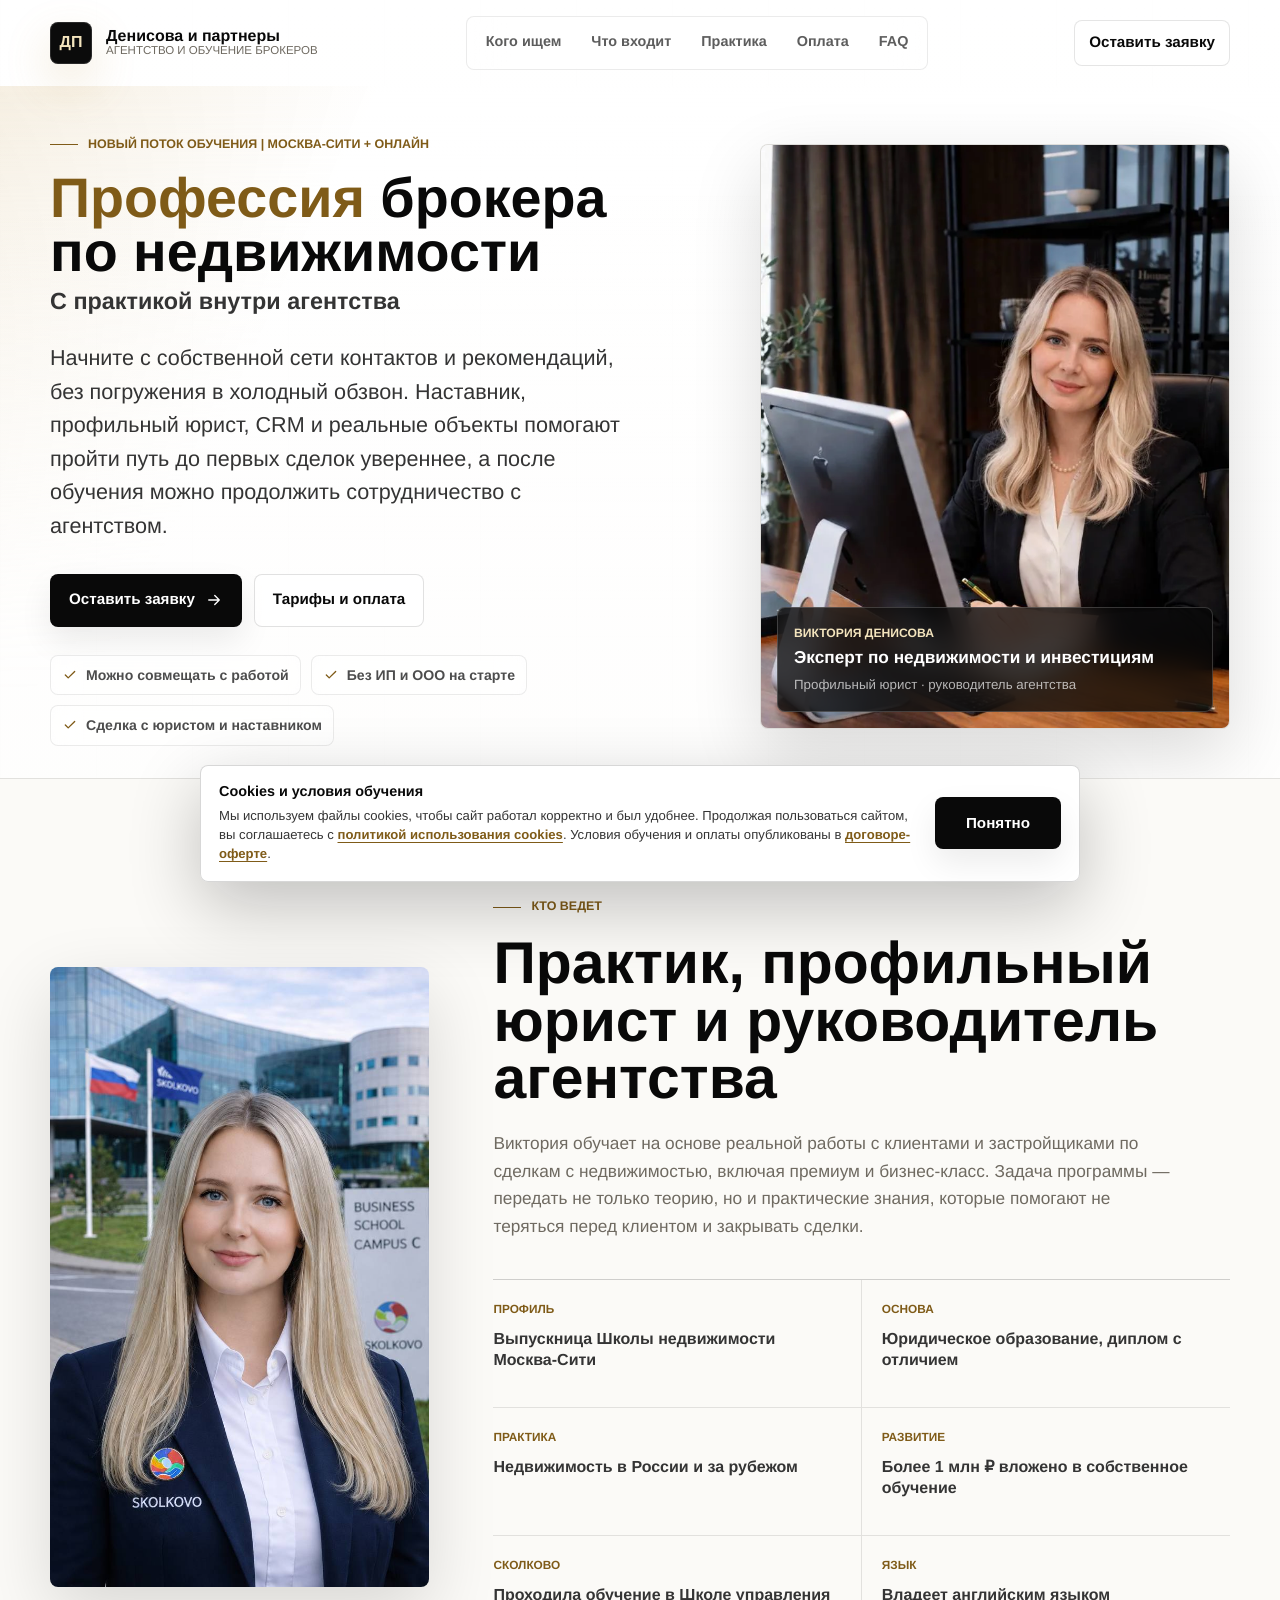
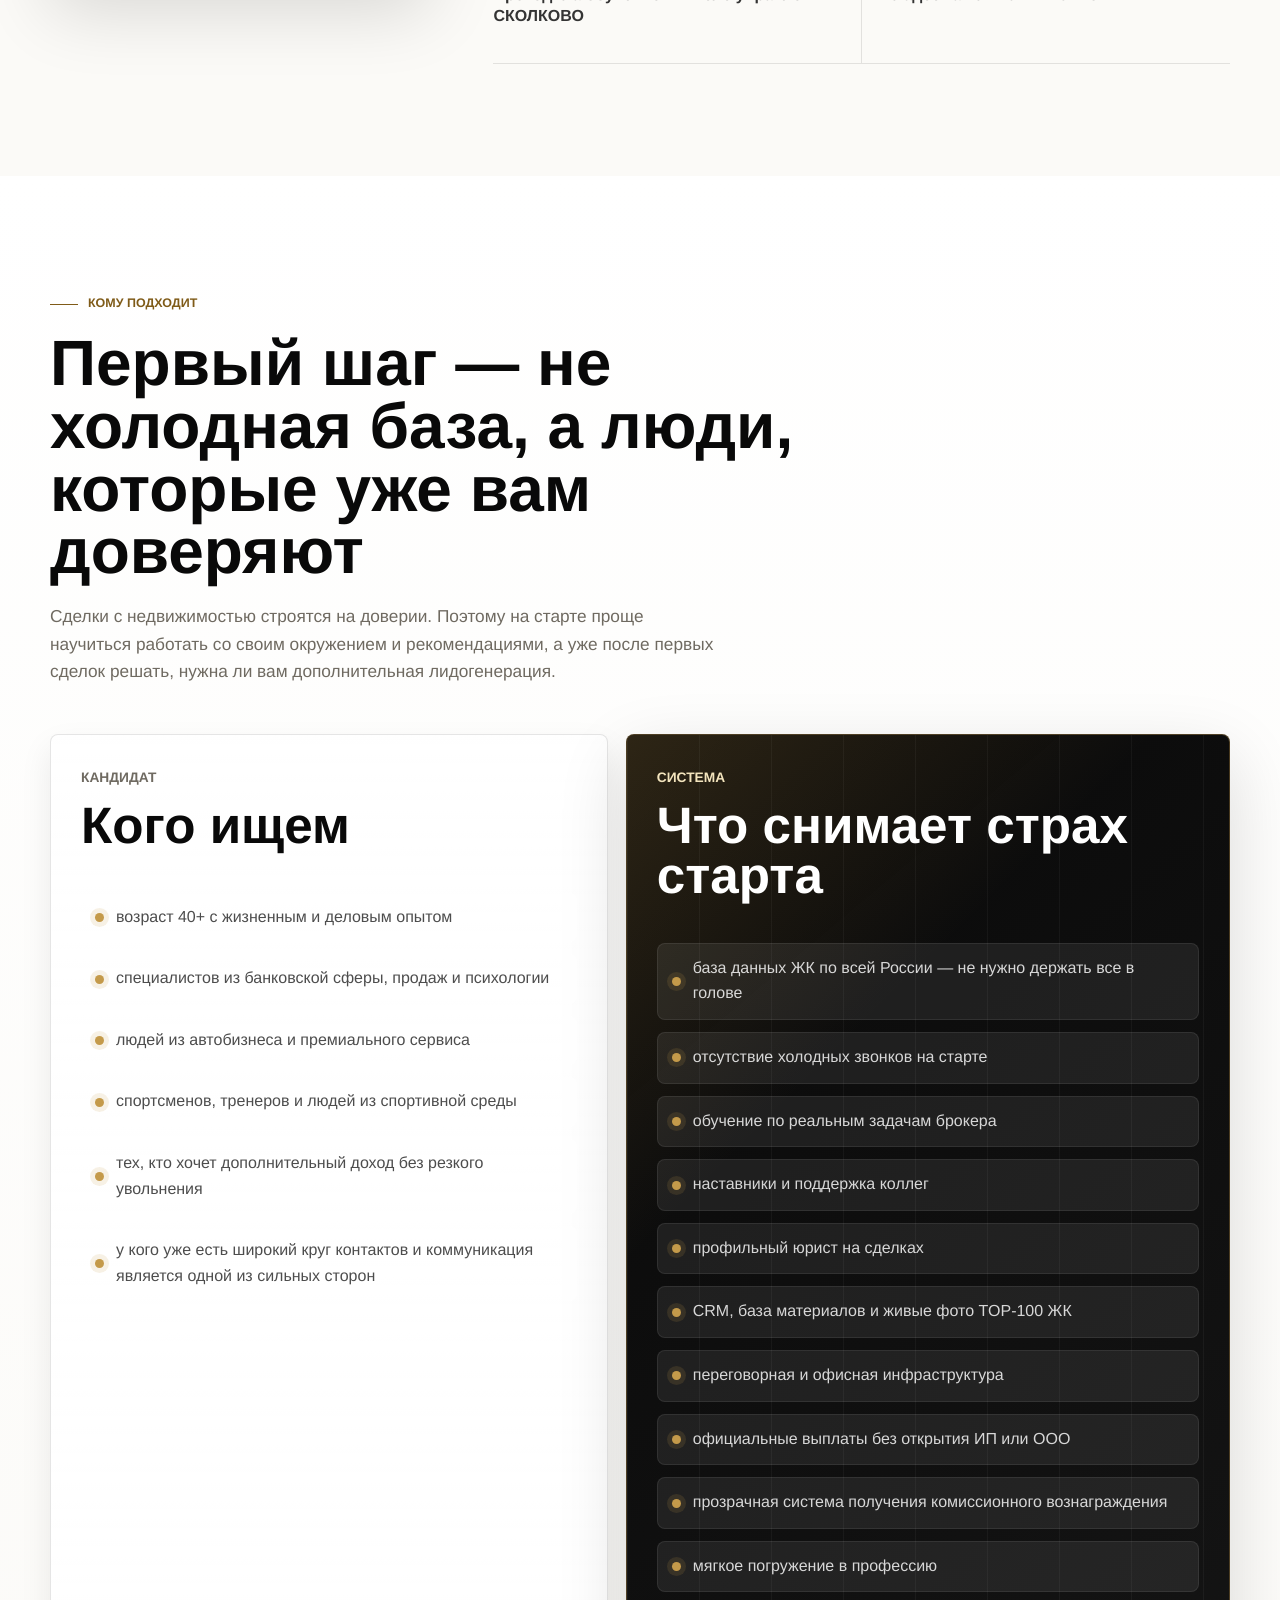
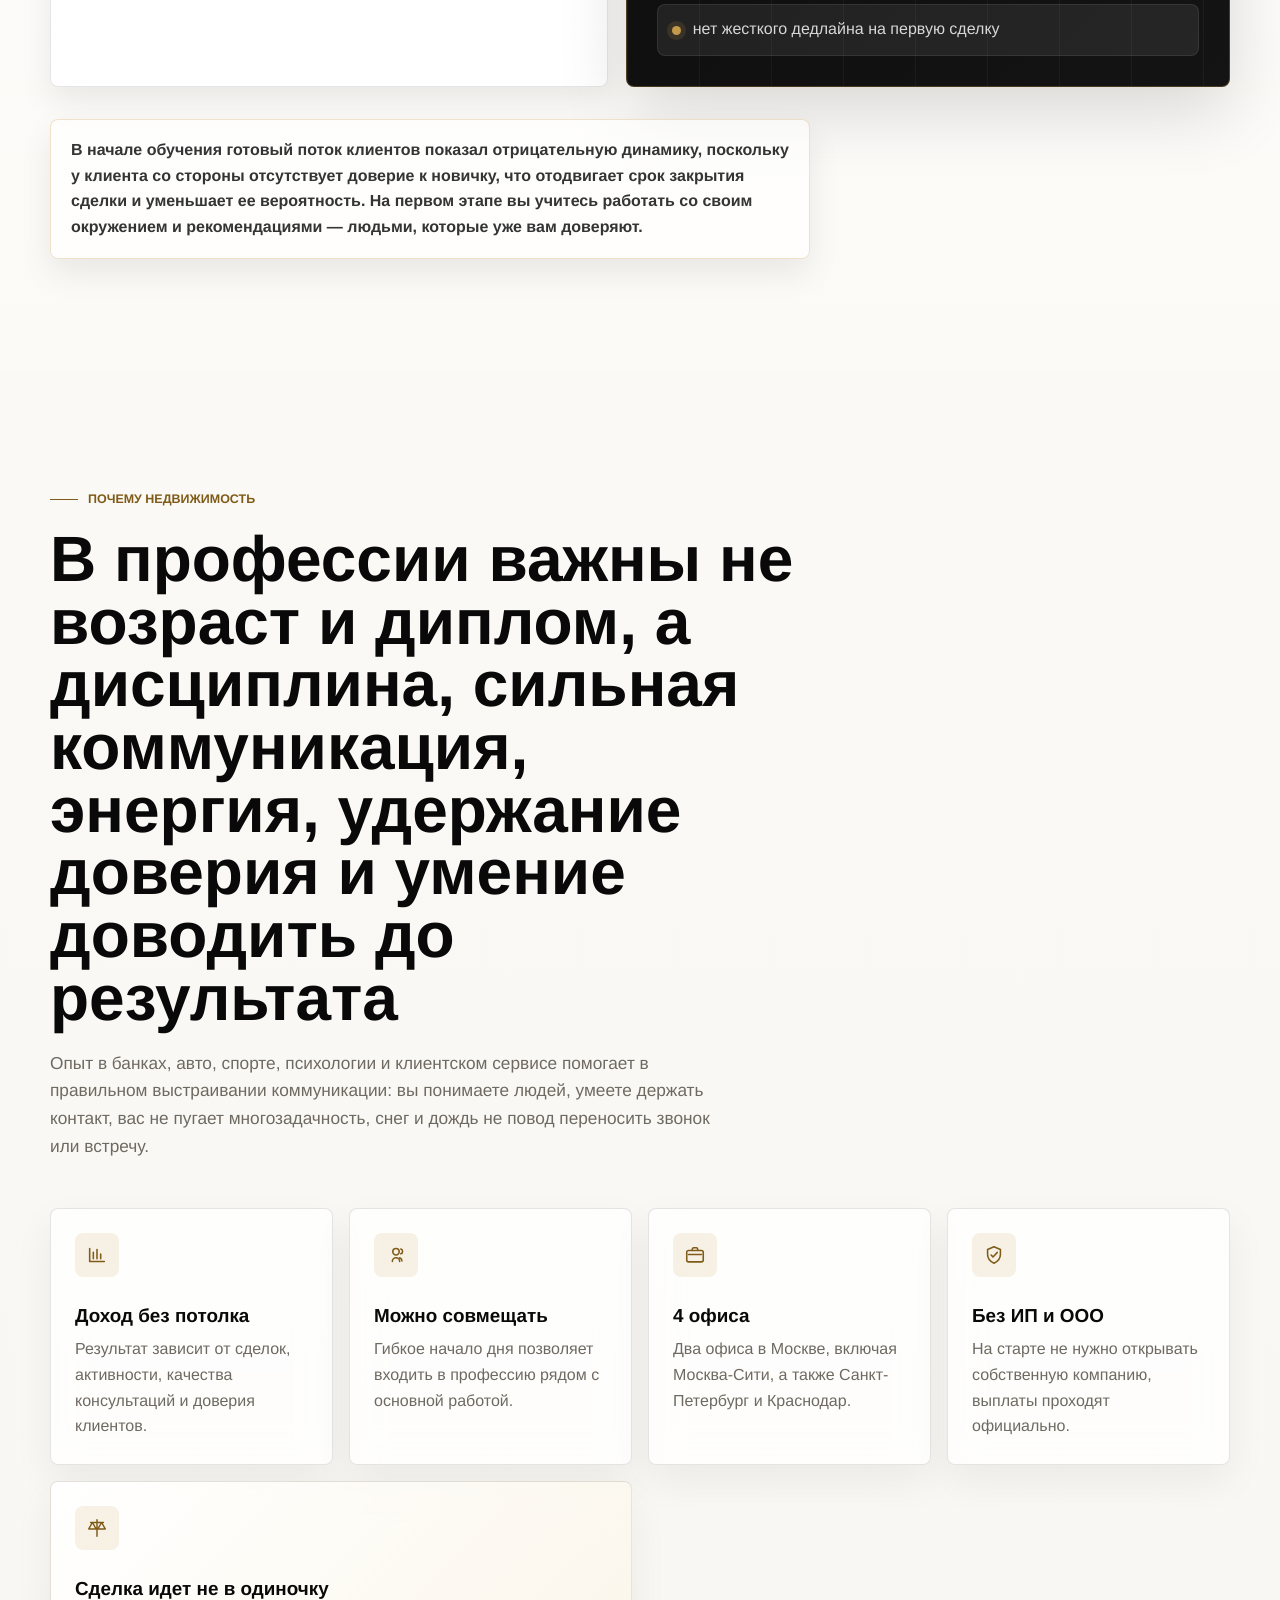
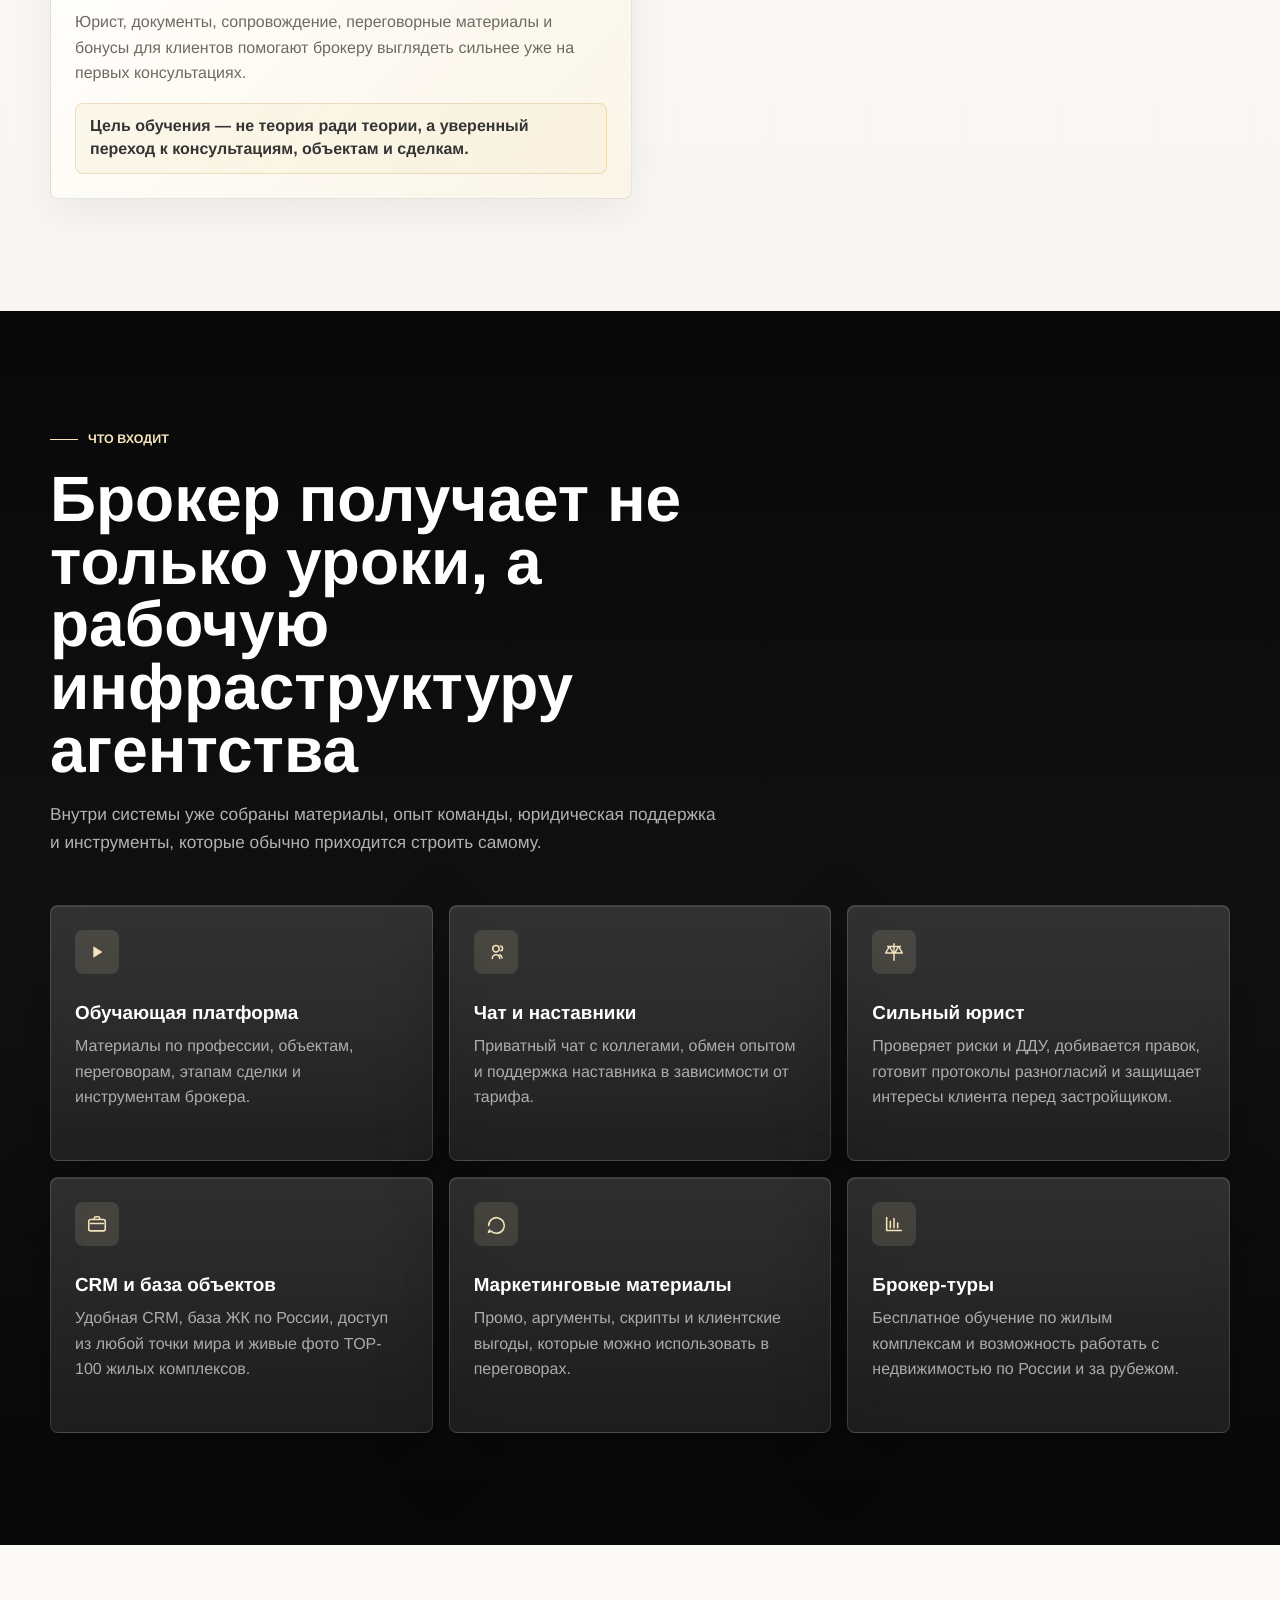
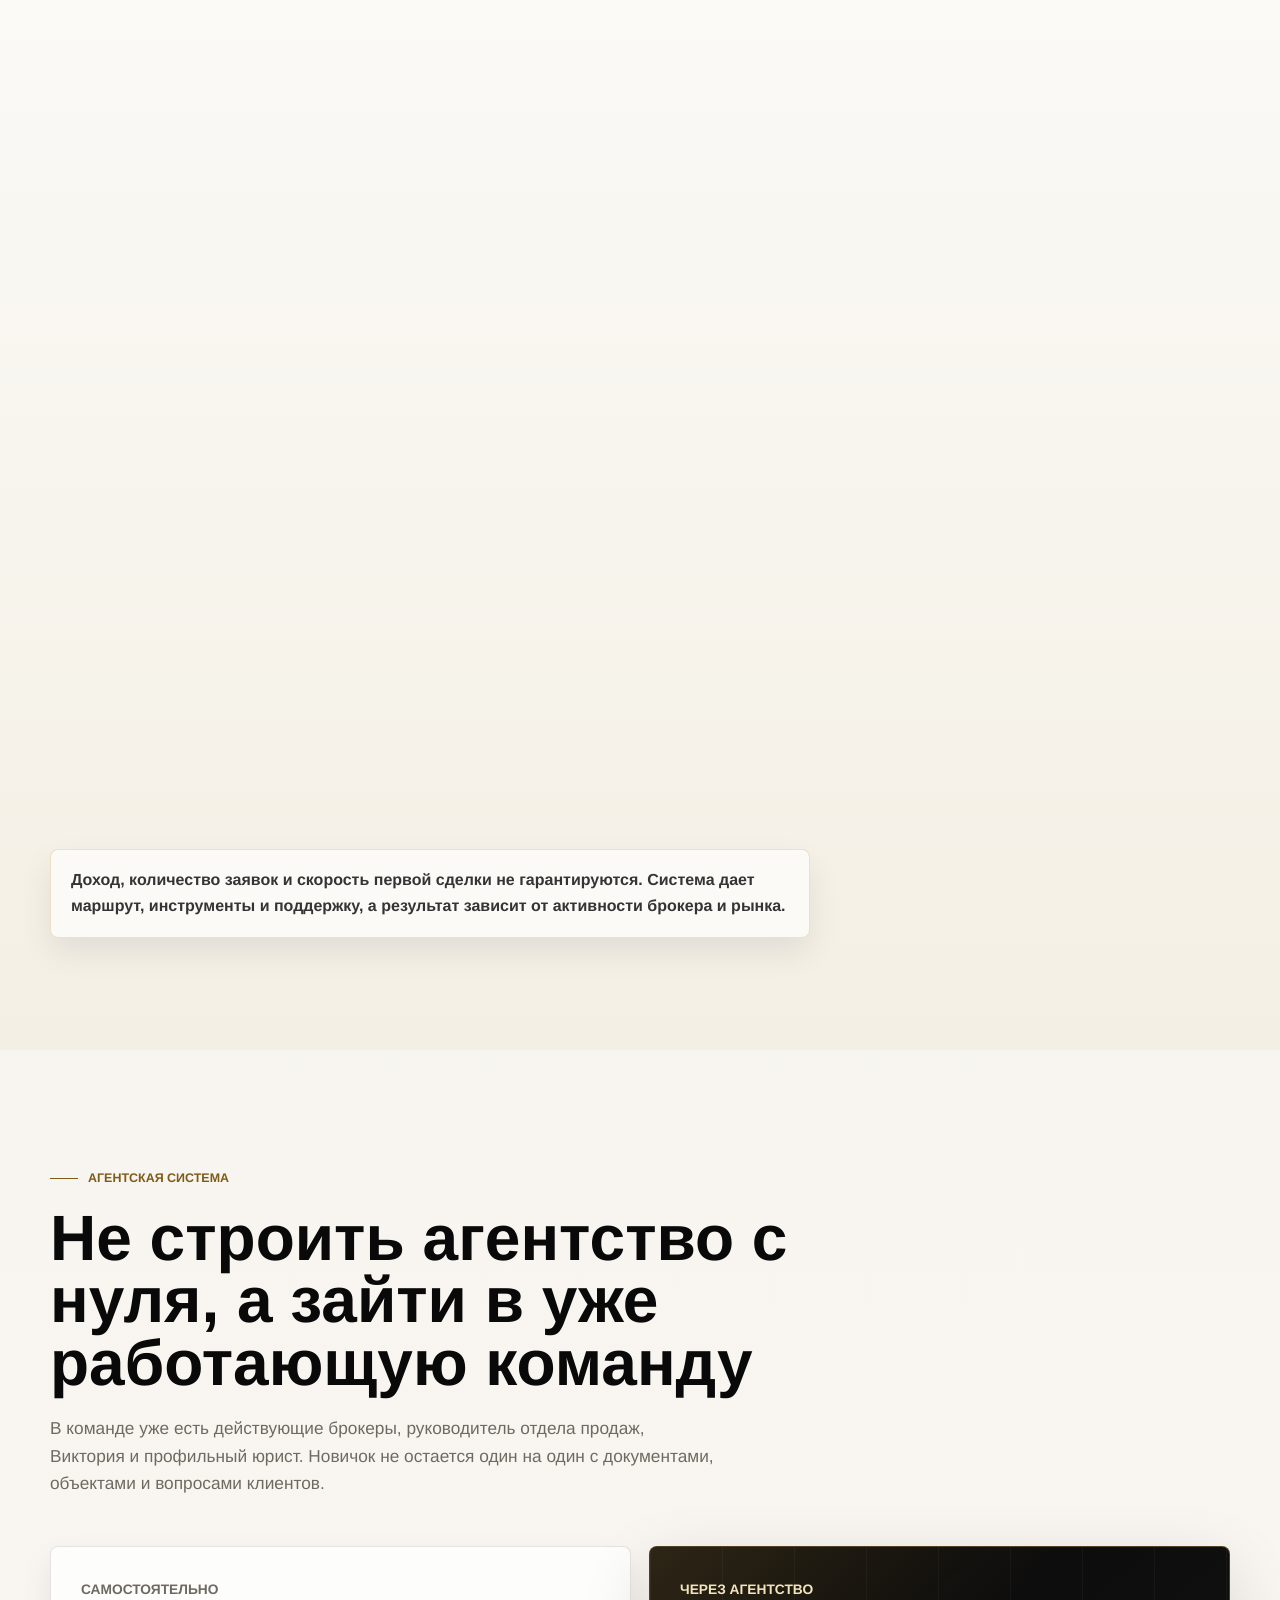
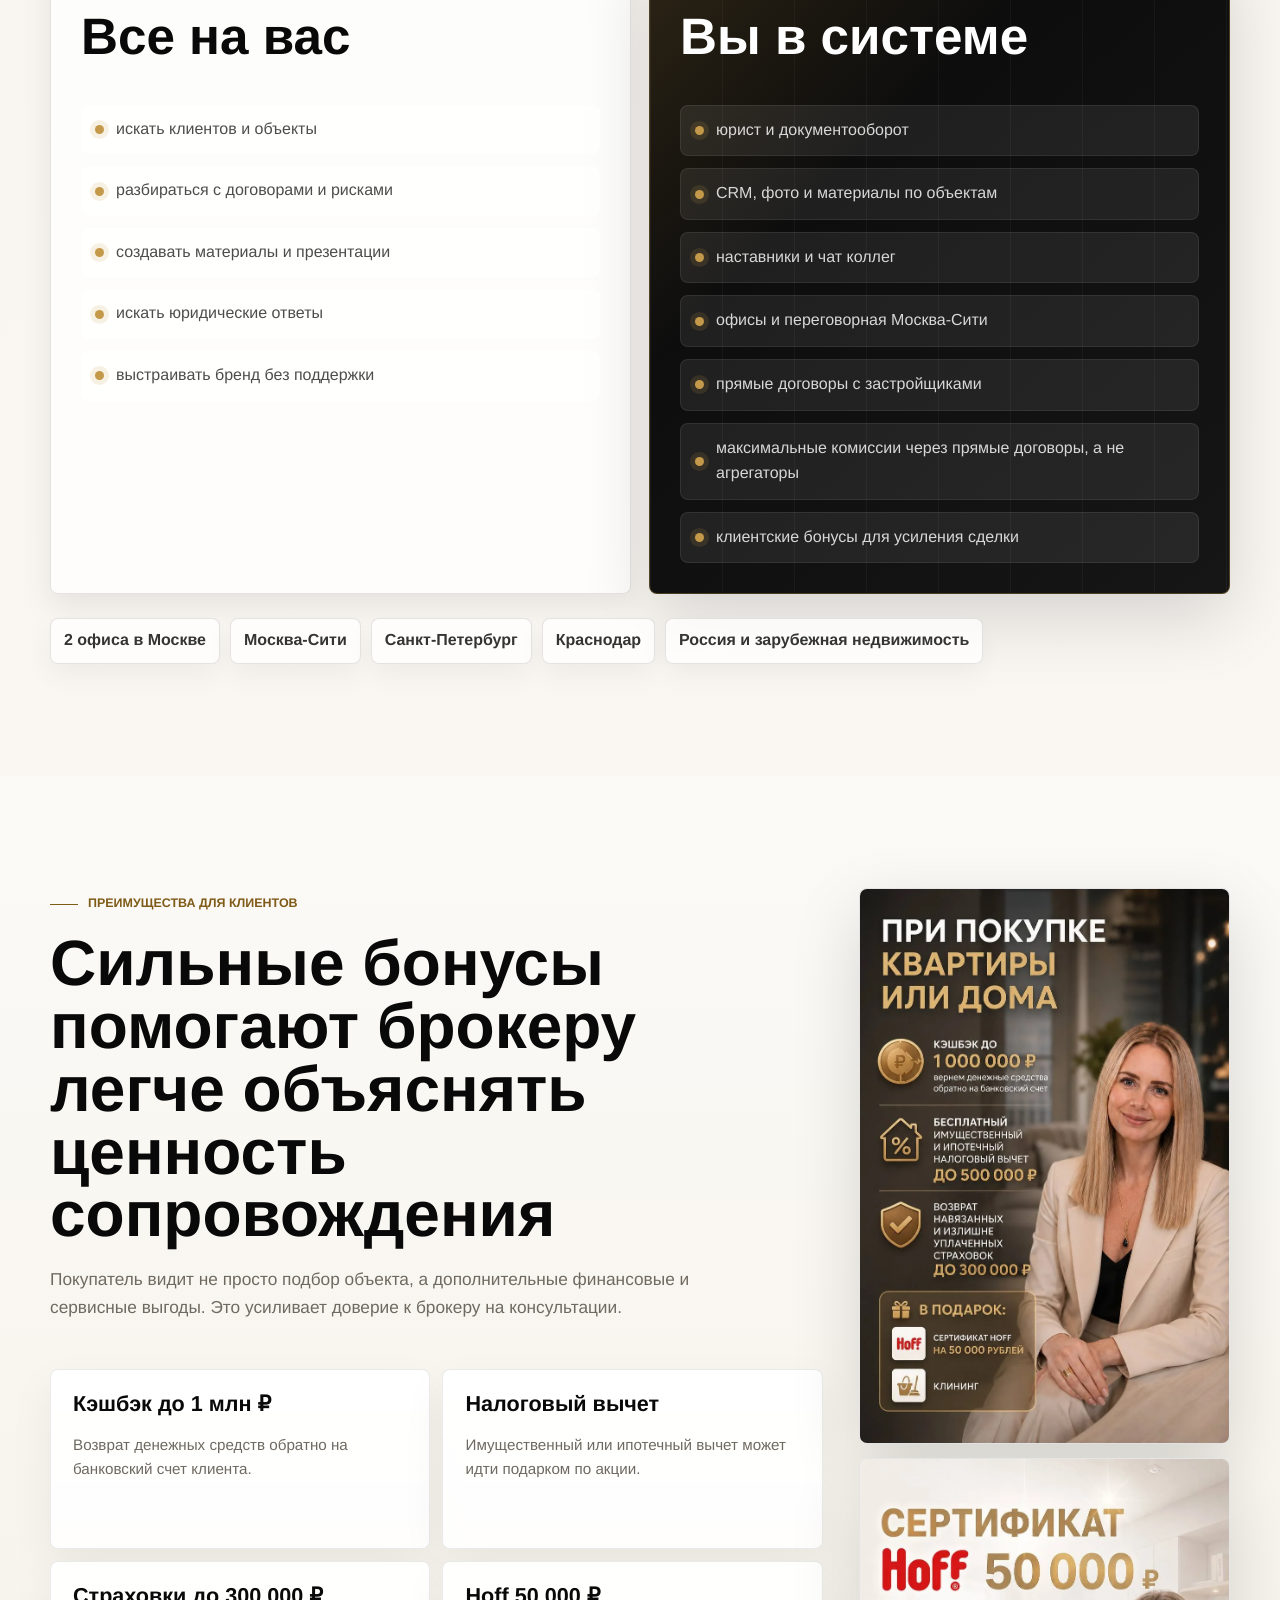
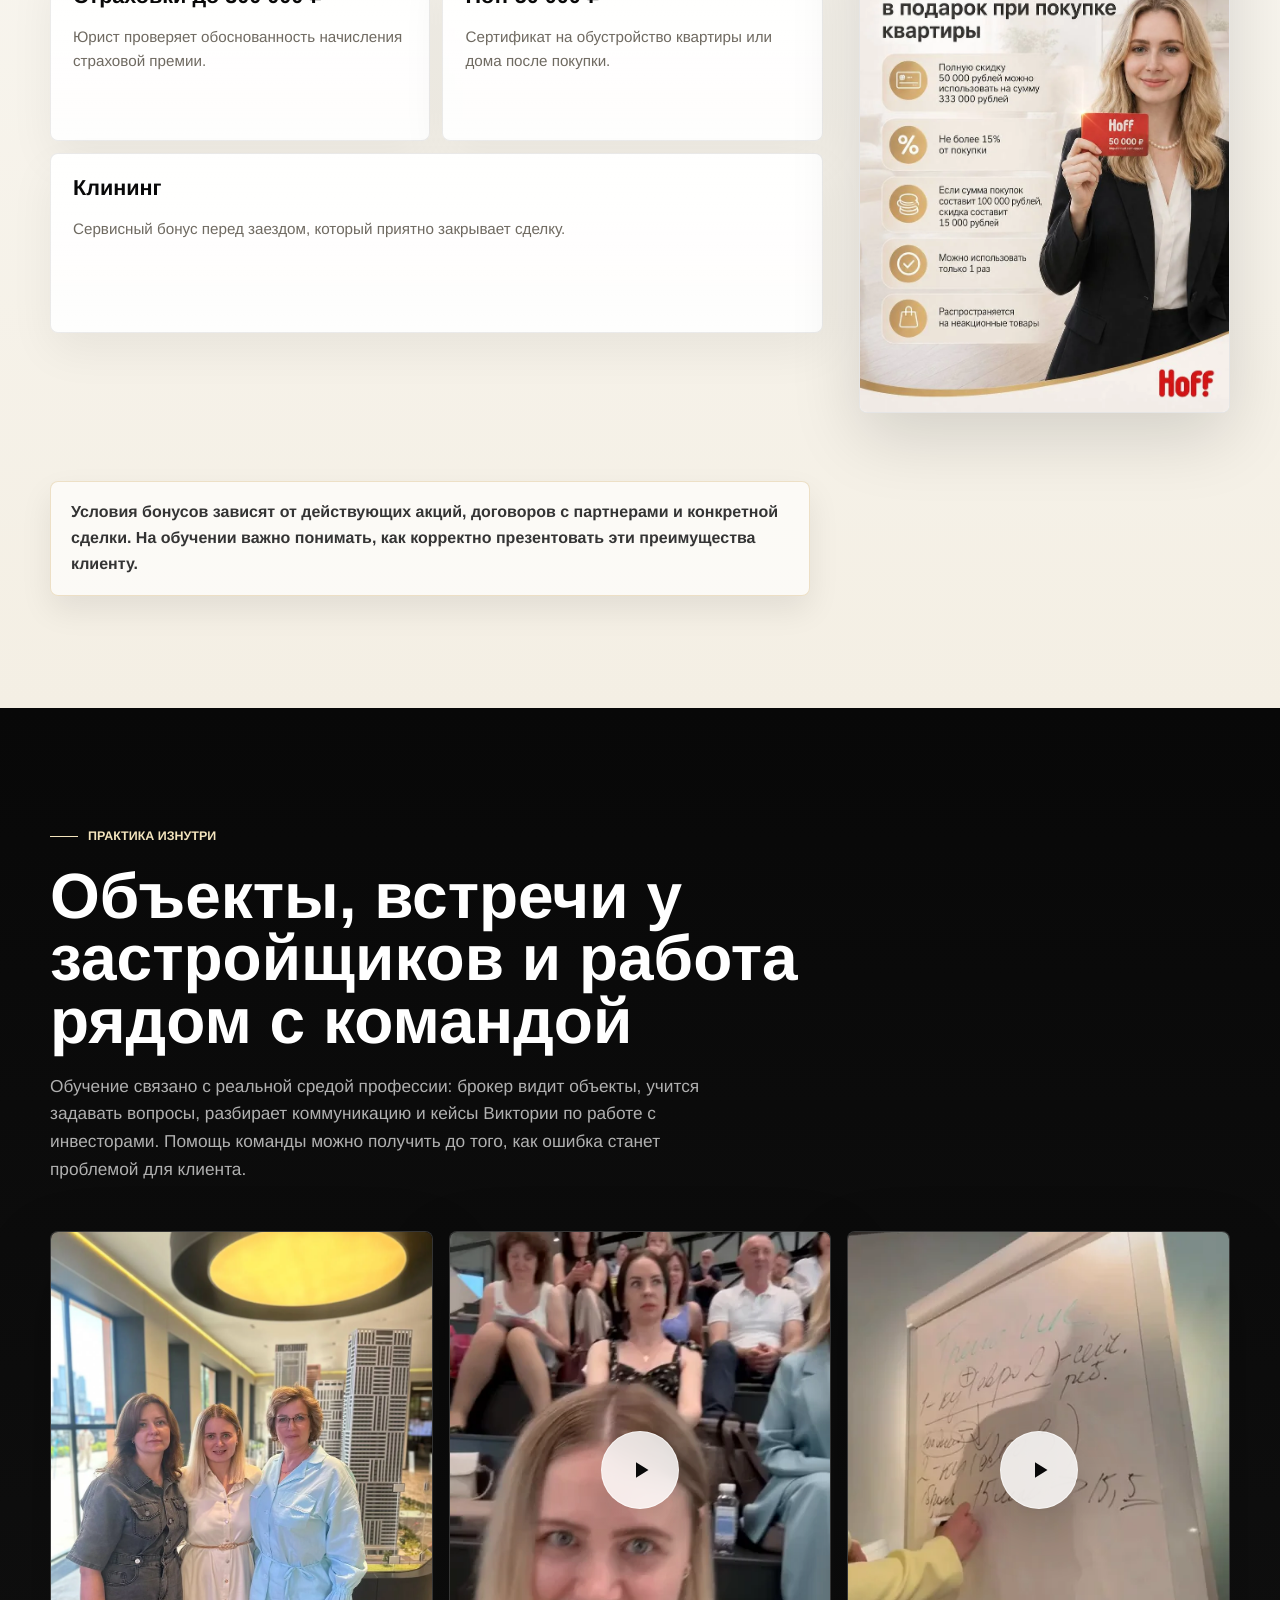
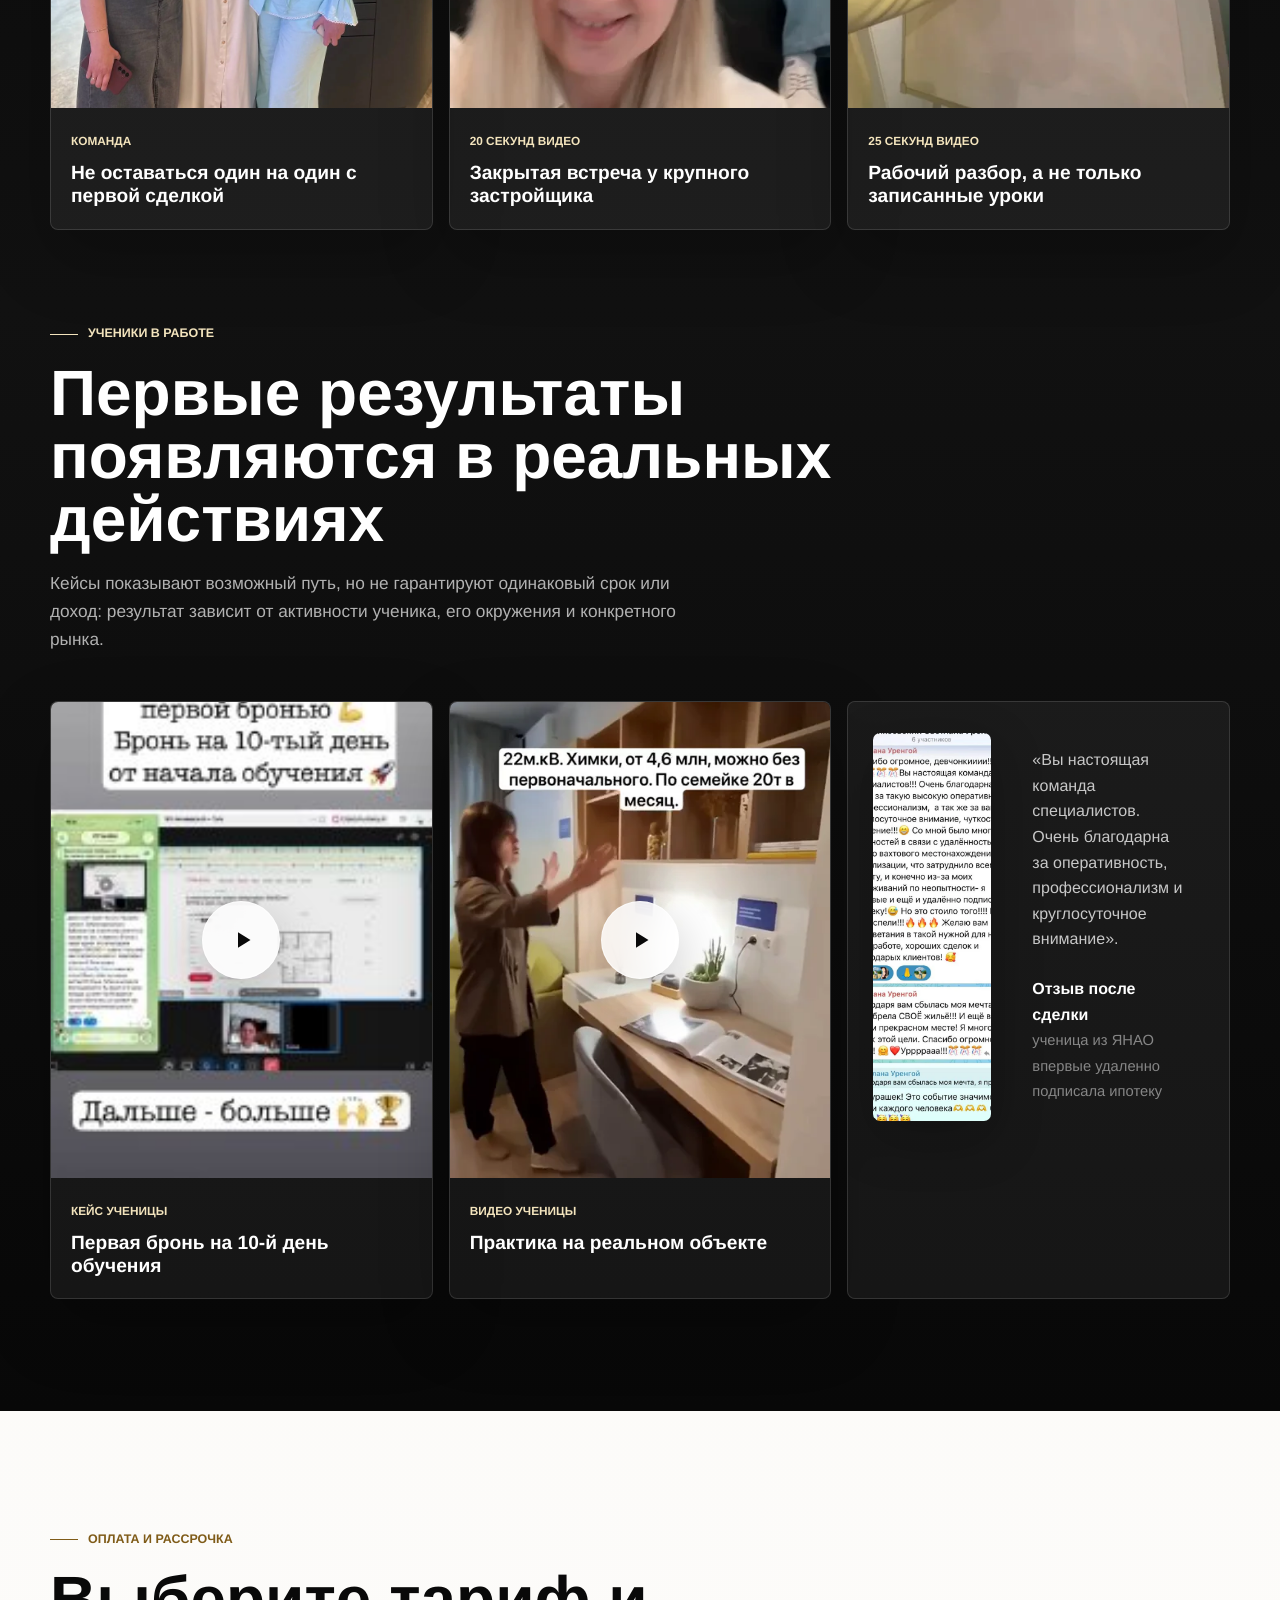
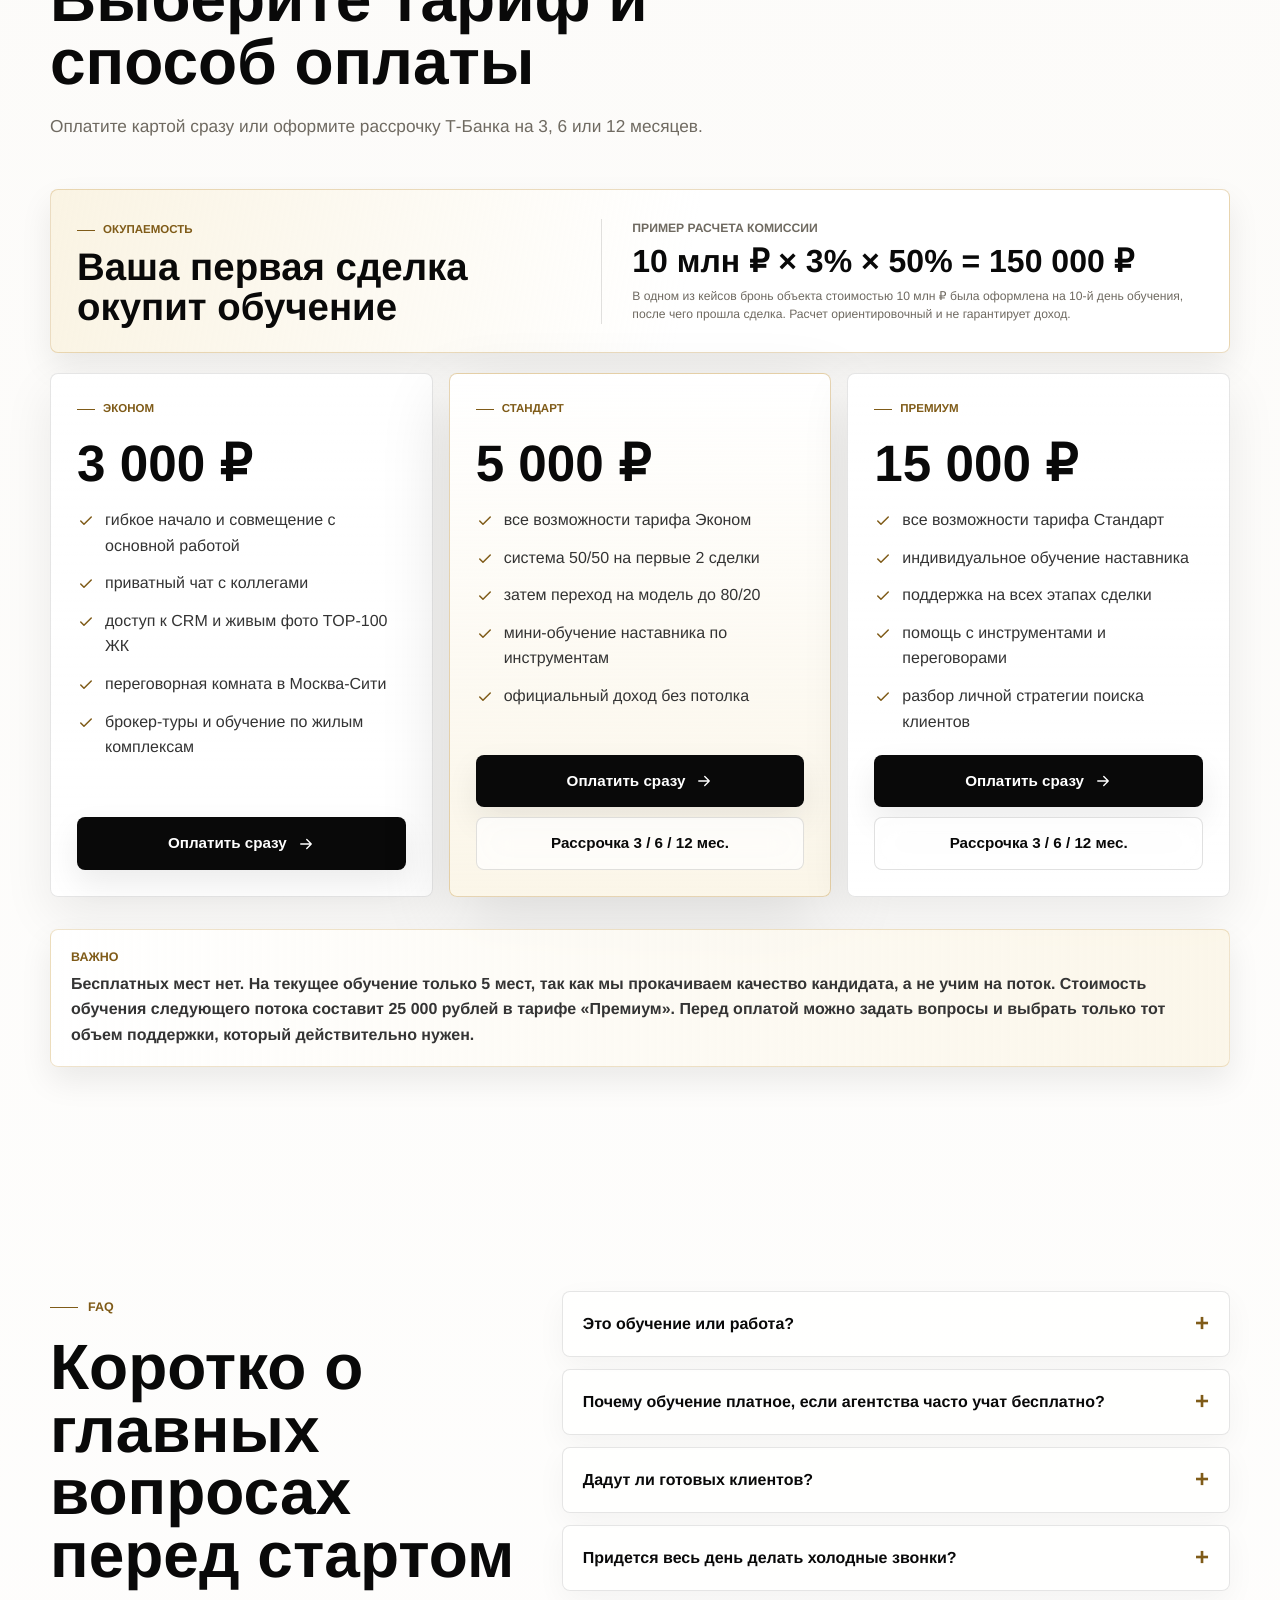
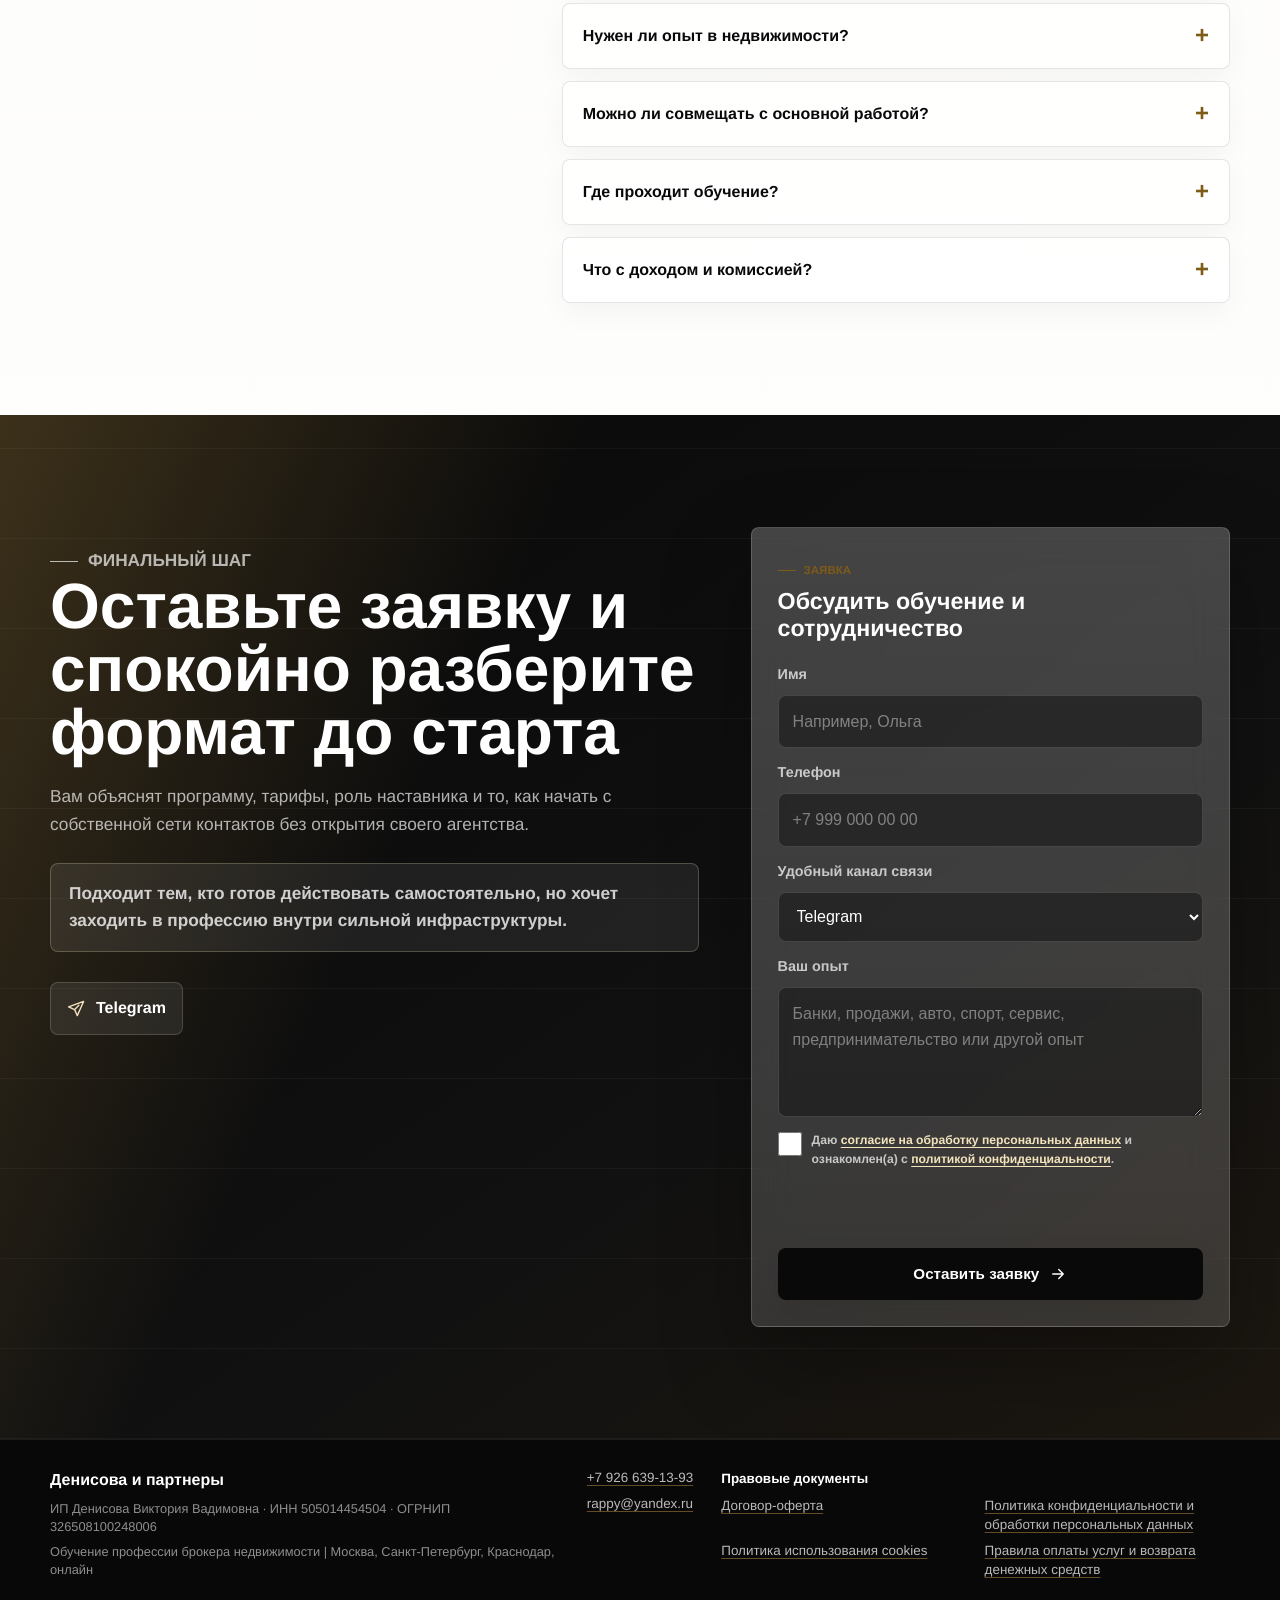
==== commit 2078aec0: "Исправить ответ FAQ о готовых клиентах" ====
--- a/index.html
+++ b/index.html
@@ -658,7 +658,7 @@
             </details>
             <details>
               <summary>Дадут ли готовых клиентов?</summary>
-              <p>В начале обучения, на практике, готовый поток клиентов показал отрицательную динамику, поскольку у клиента со стороны отсутствует доверие к новичку и меньше терпения к его ошибкам, при этом все сделки в недвижимости строятся на доверии, что отодвигает срок закрытия сделки и уменьшает вероятность сделки. На первом этапе вы учитесь работать со своим окружением и рекомендациями — людьми, которые уже вам доверяют.</p>
+              <p>В начале обучения готовый поток клиентов показал отрицательную динамику, поскольку у клиента со стороны отсутствует доверие к новичку, что отодвигает срок закрытия сделки и уменьшает ее вероятность. На первом этапе вы учитесь работать со своим окружением и рекомендациями — людьми, которые уже вам доверяют.</p>
             </details>
             <details>
               <summary>Придется весь день делать холодные звонки?</summary>
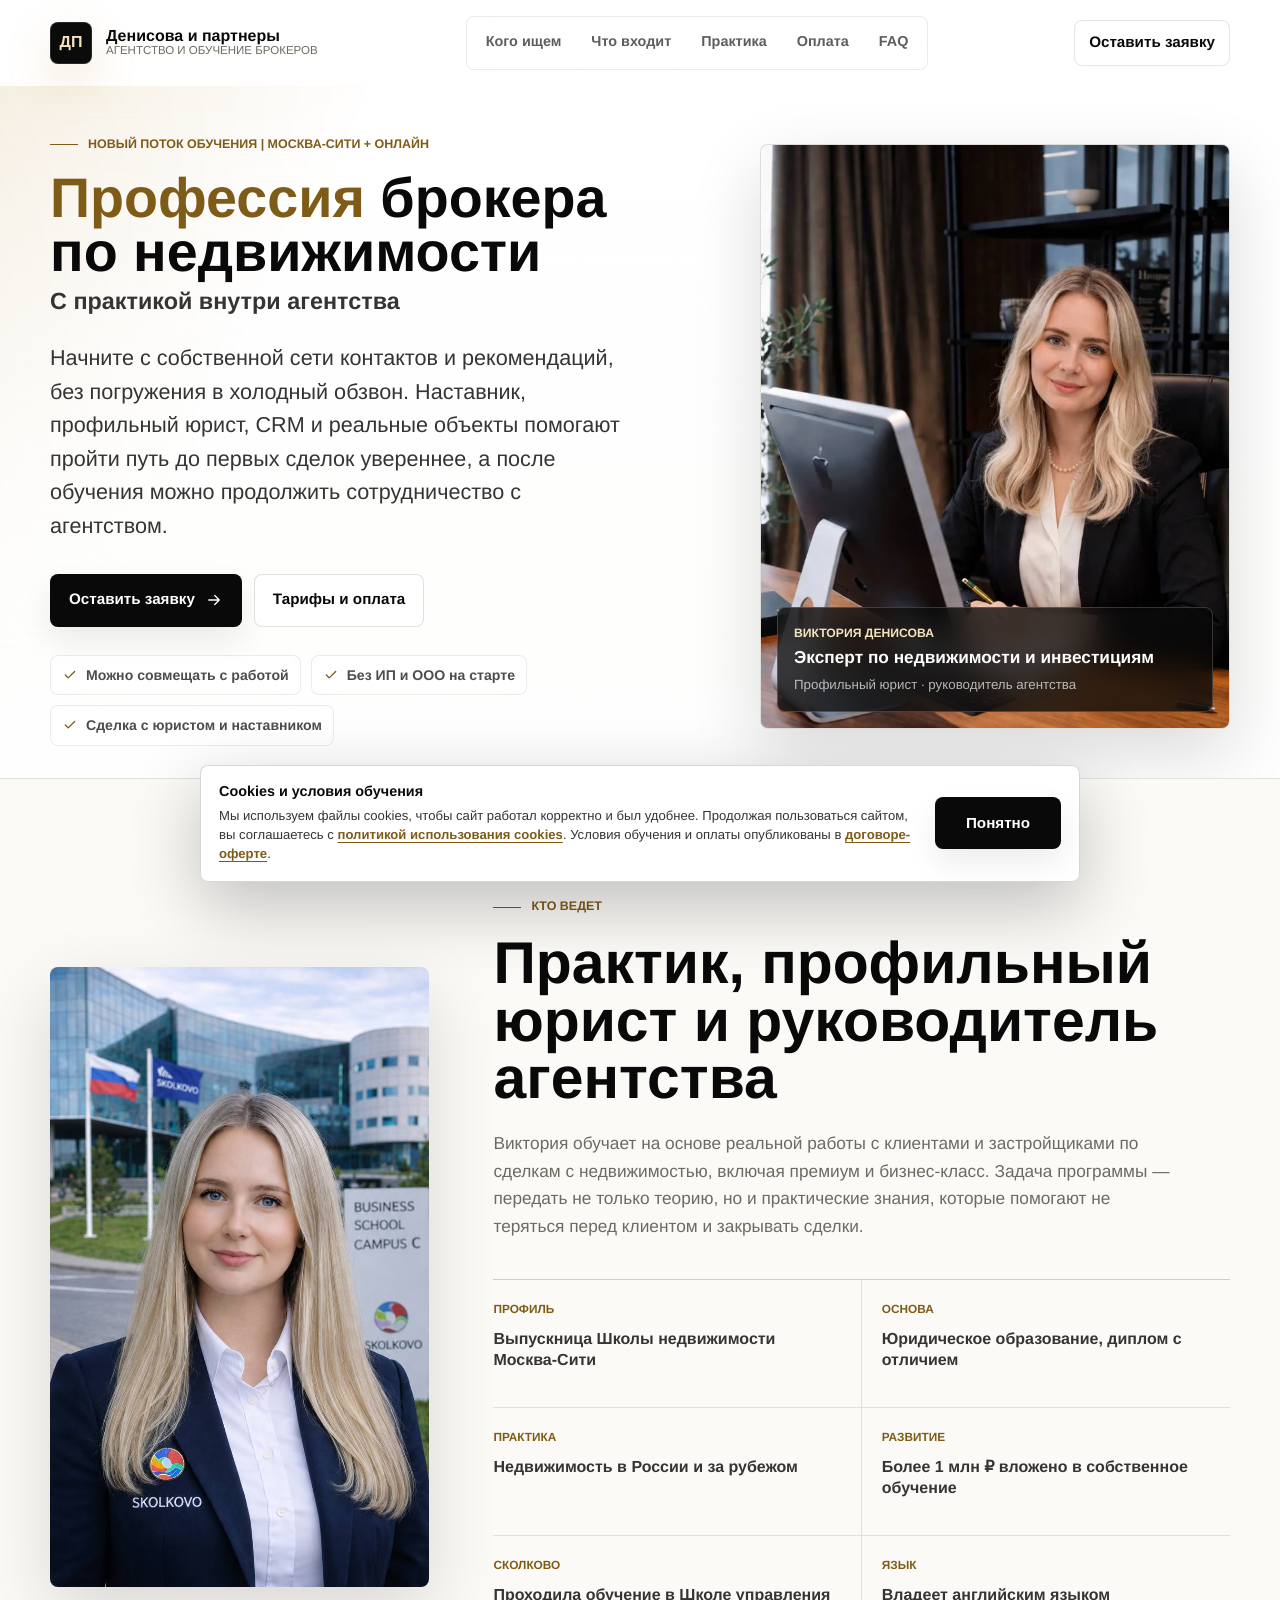
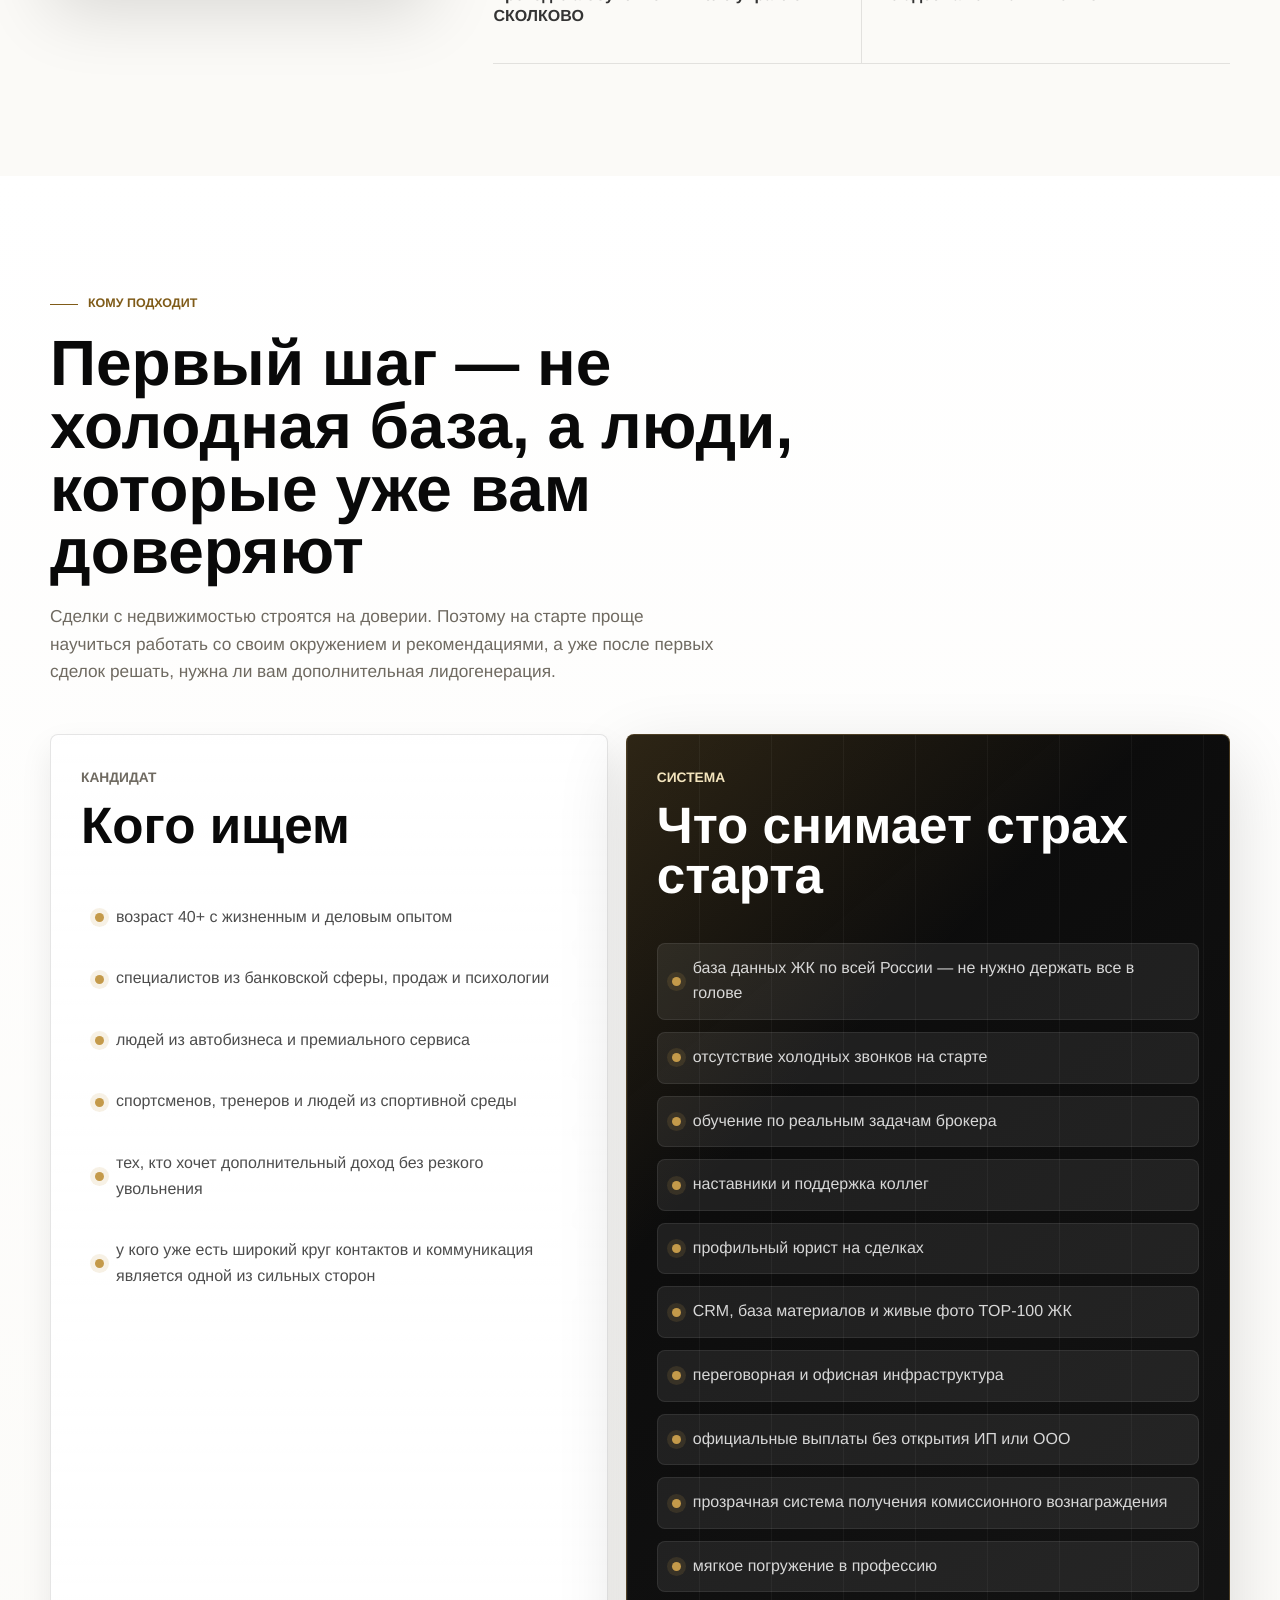
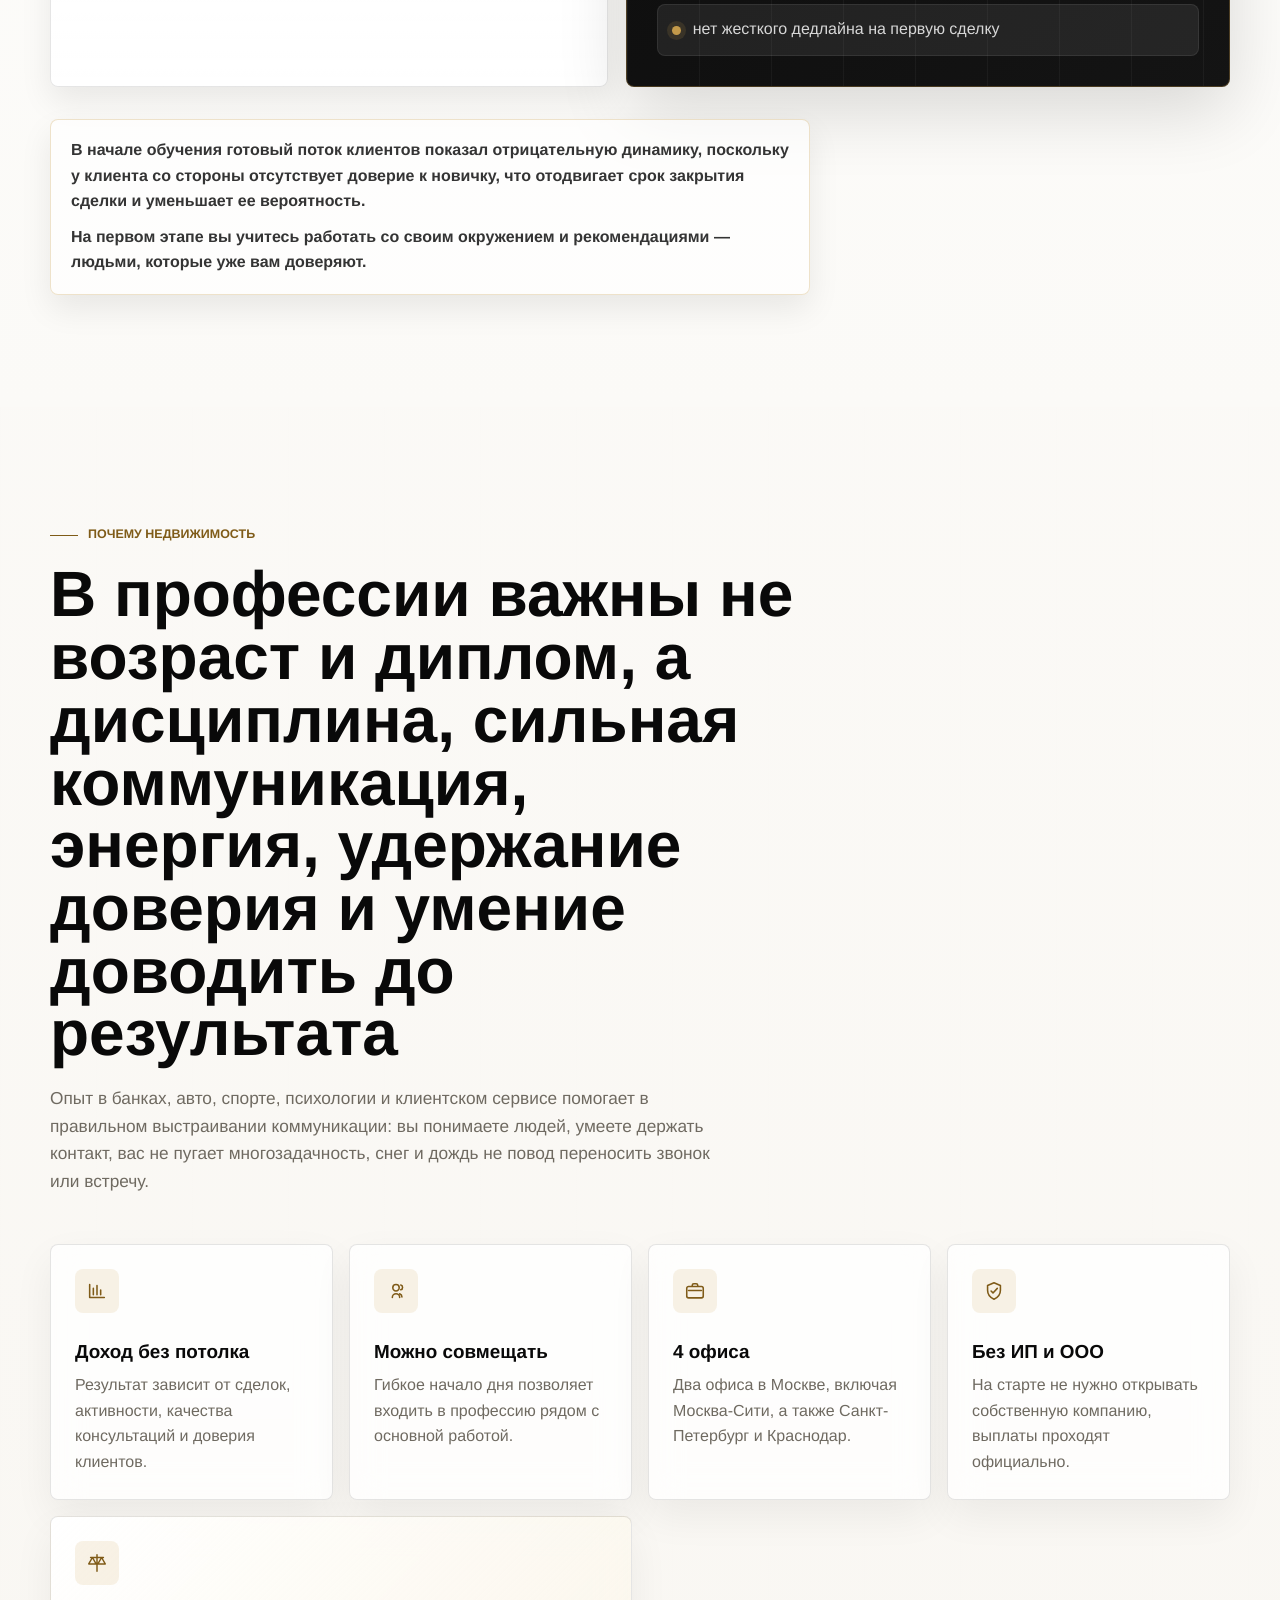
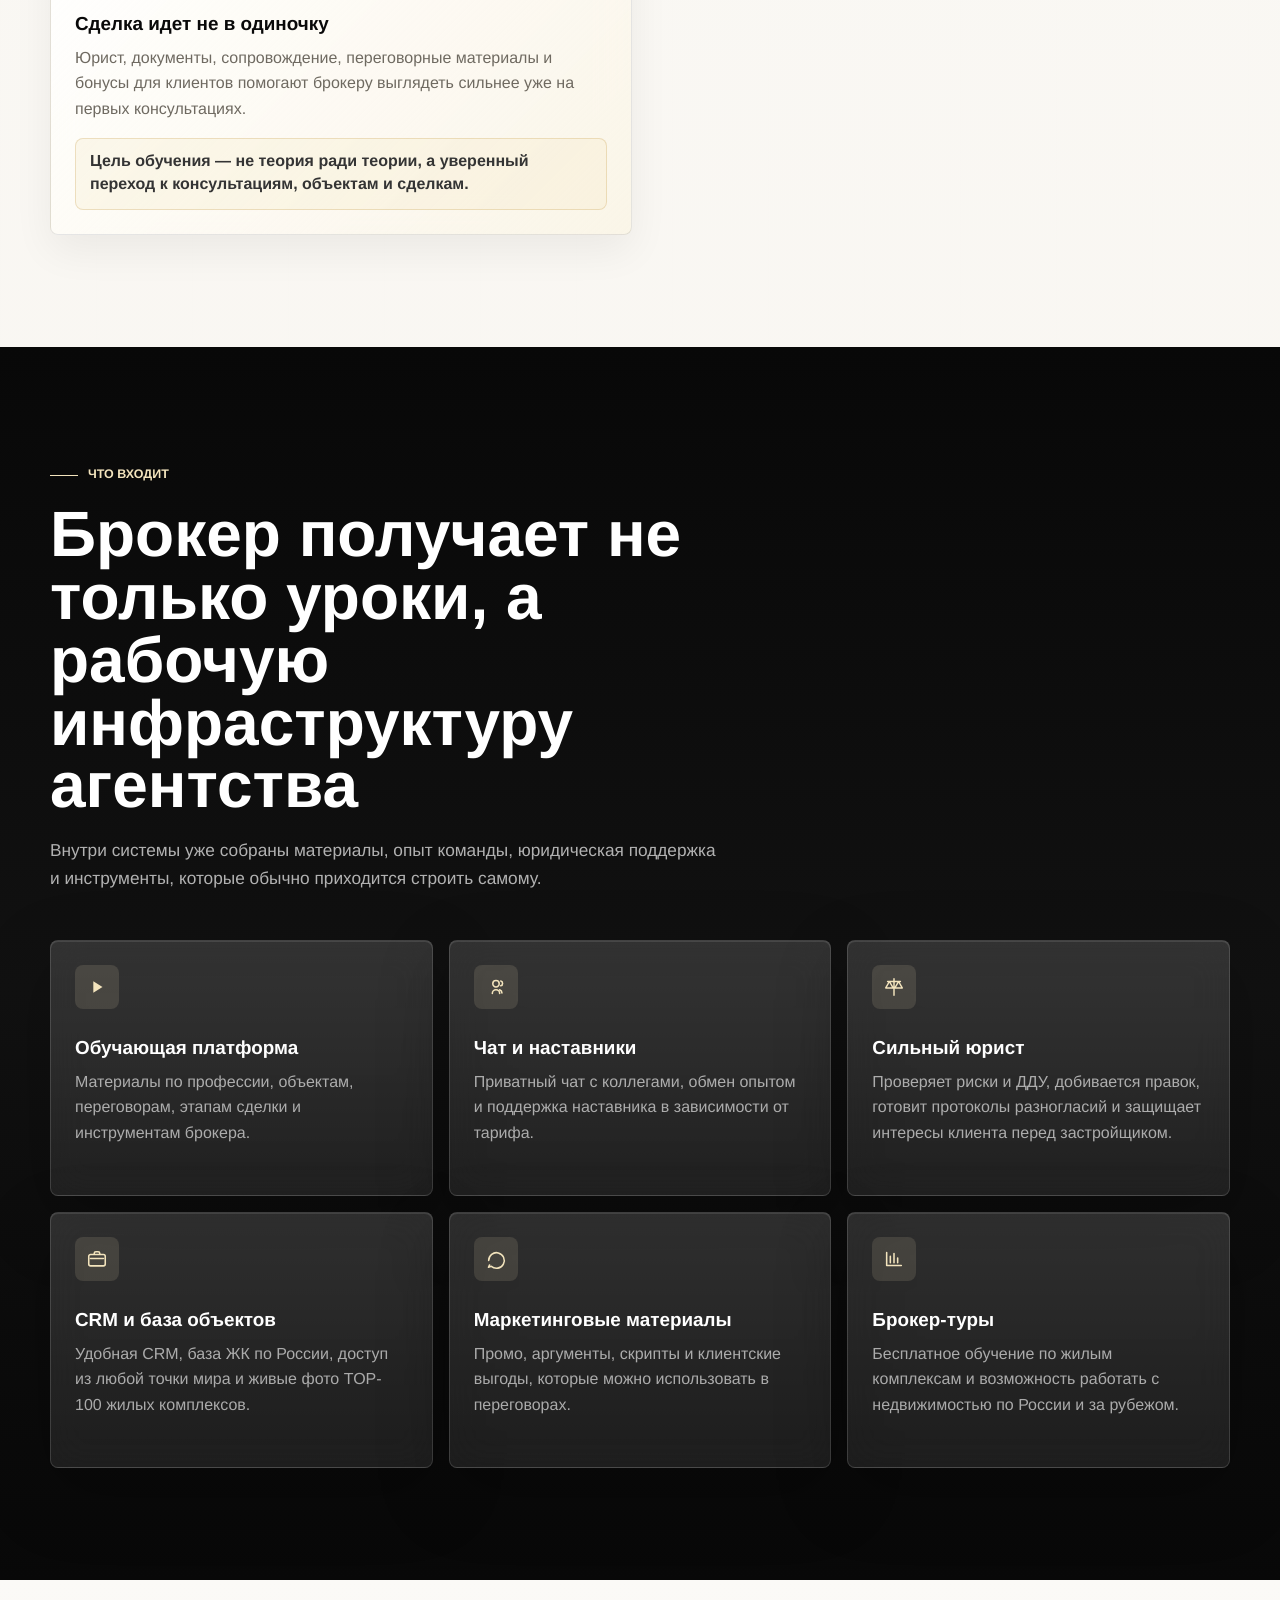
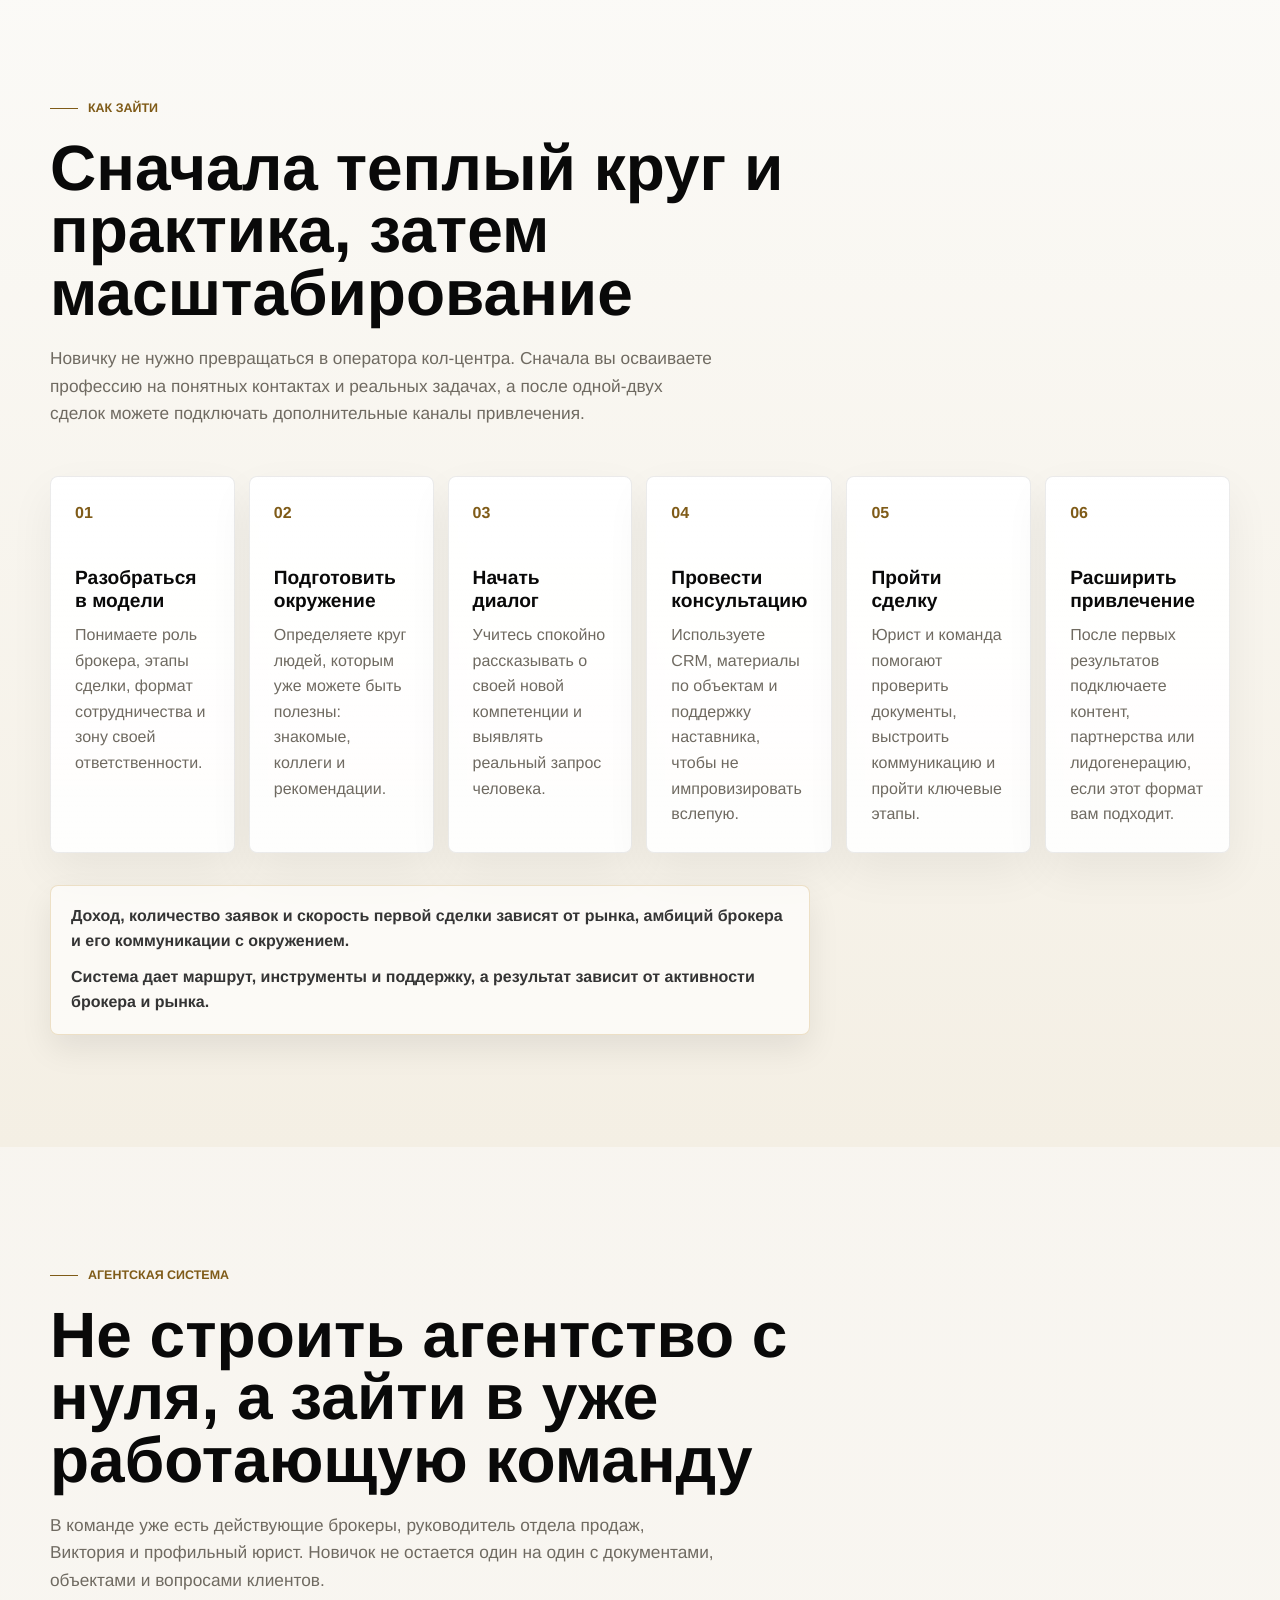
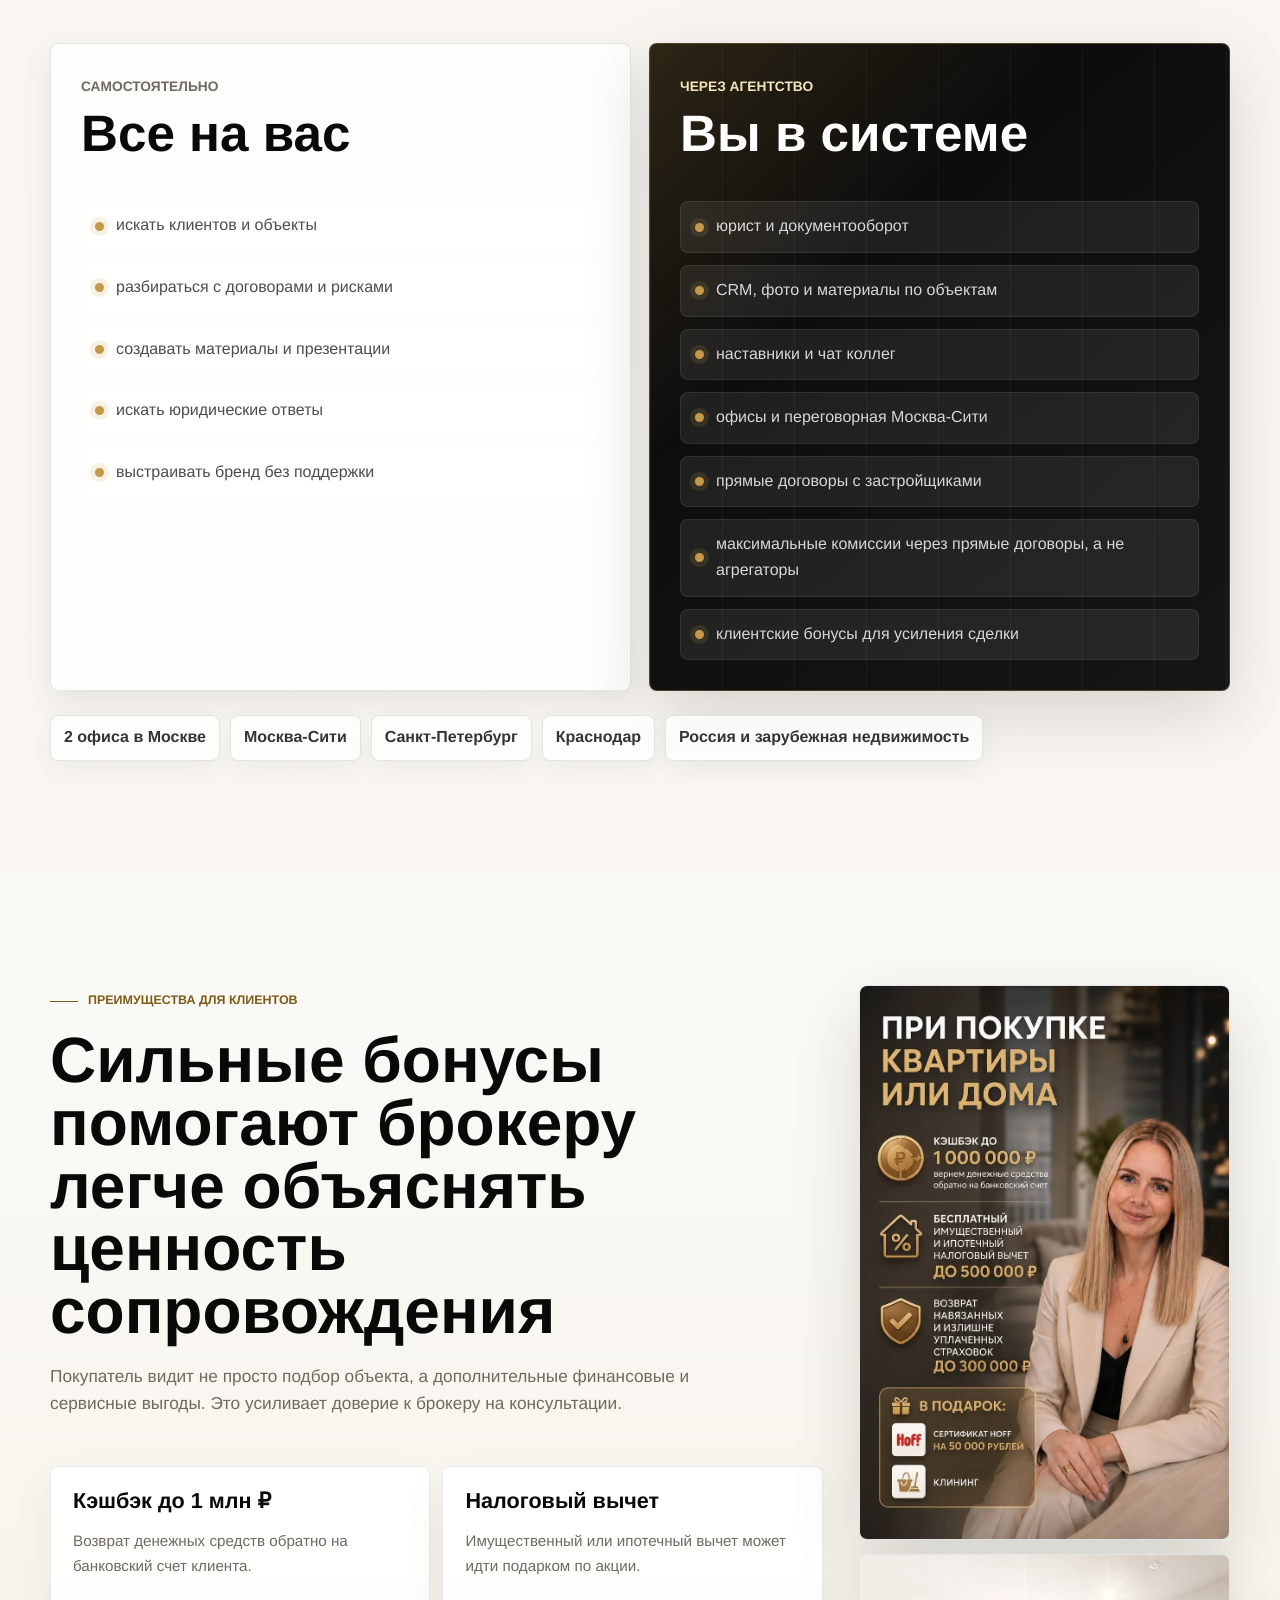
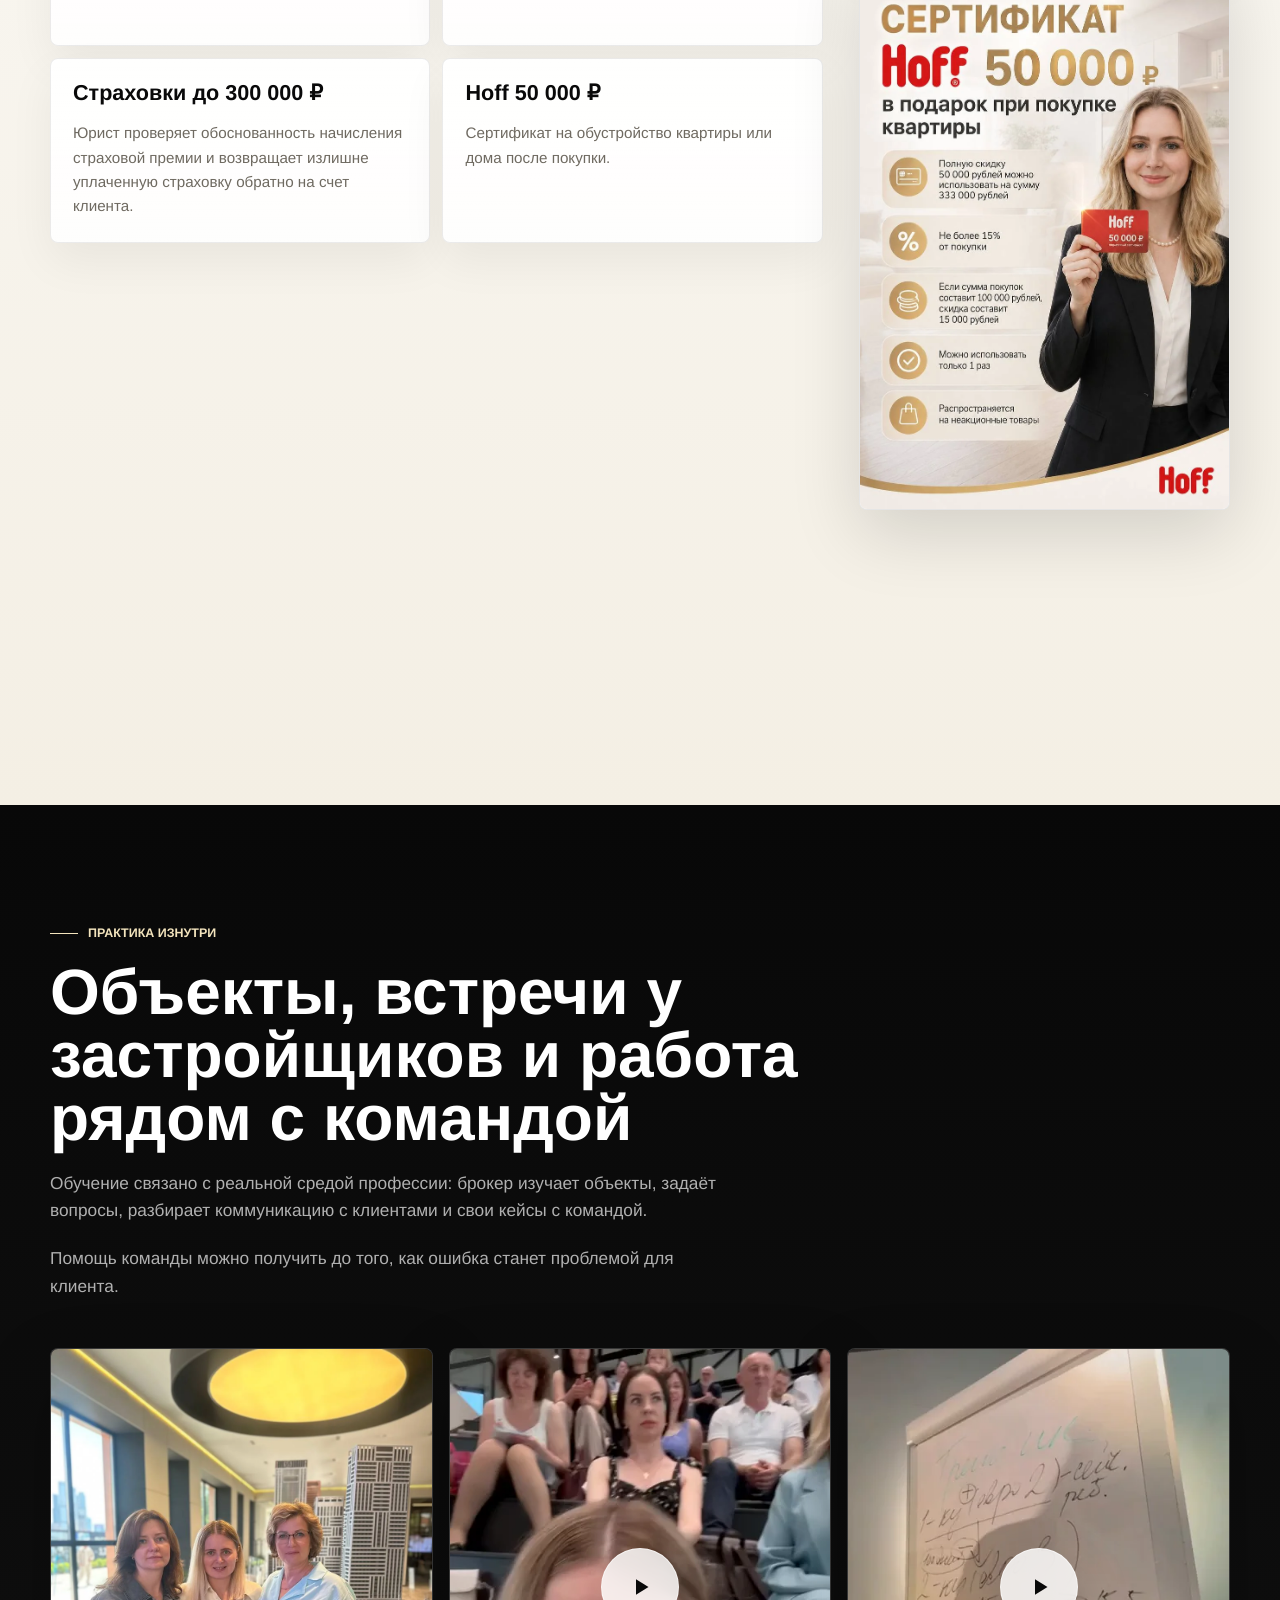
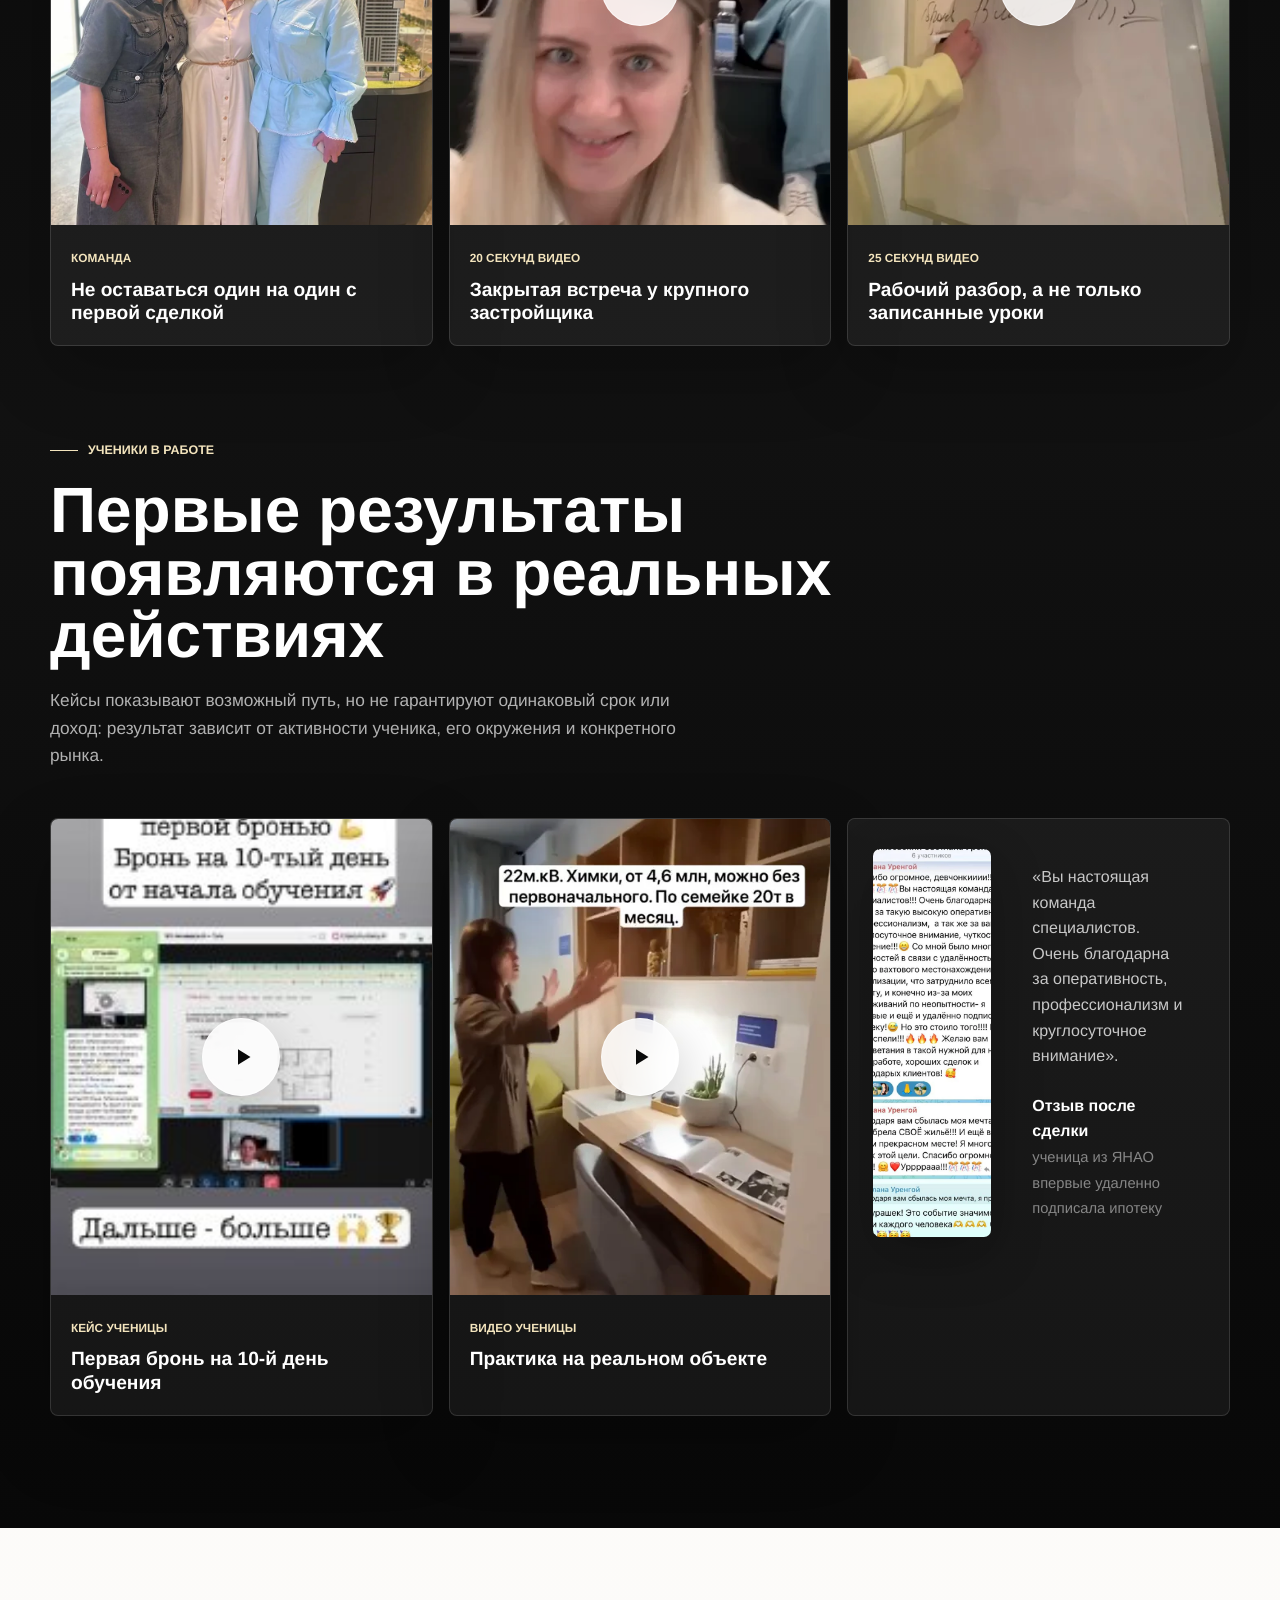
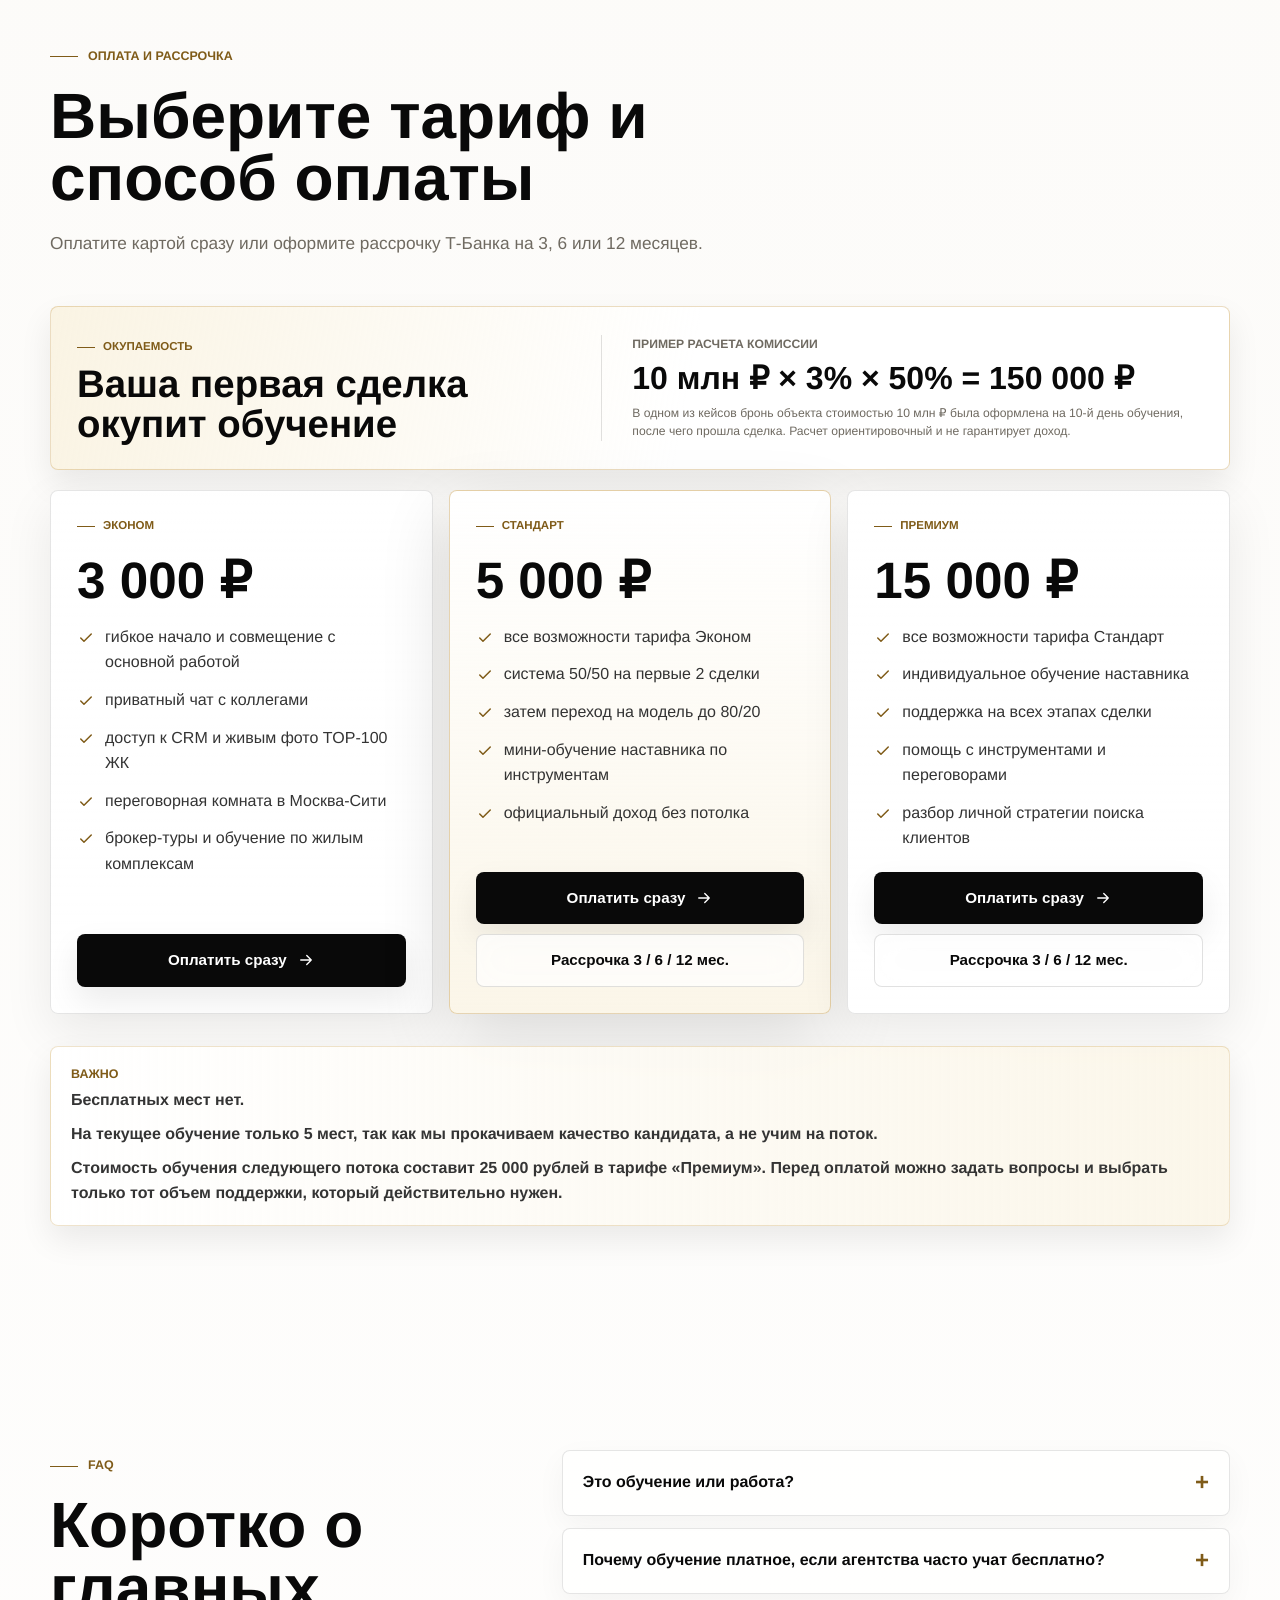
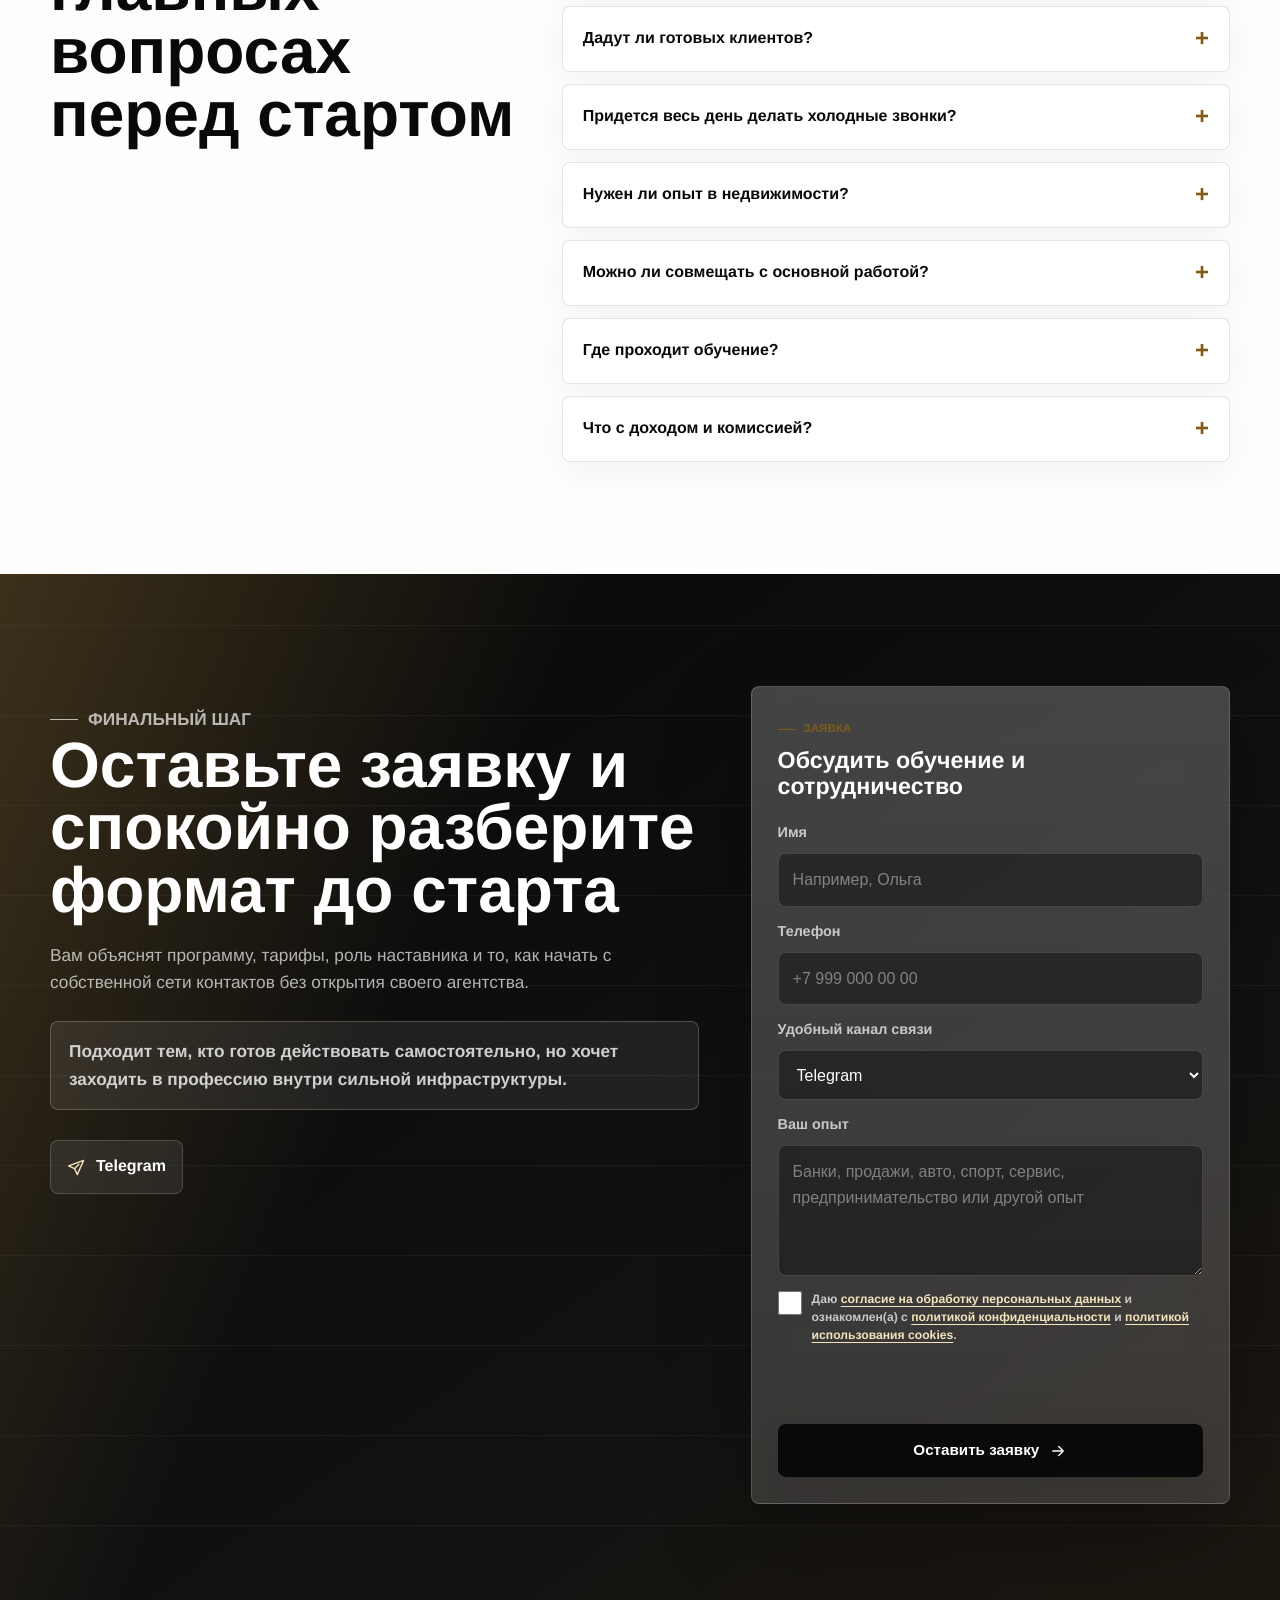
==== commit bb83a6ff: "Учесть замечания Виктории и защитить юридические документы" ====
--- a/index.html
+++ b/index.html
@@ -22,7 +22,7 @@
     <title>Денисова и партнеры | Обучение брокеров недвижимости</title>
     <meta name="payment-api" content="https://victory-payment.155-212-143-159.sslip.io">
     <script src="https://forma.tbank.ru/static/onlineScript.js" async></script>
-    <link rel="stylesheet" href="styles.css?v=20260822-victoria-full-review-v2">
+    <link rel="stylesheet" href="styles.css?v=20260826-victoria-review-v3">
   </head>
   <body>
     <a class="skip-link" href="#main">Перейти к содержанию</a>
@@ -219,7 +219,10 @@
             </article>
           </div>
 
-          <p class="section-note clarity-note reveal">В начале обучения готовый поток клиентов показал отрицательную динамику, поскольку у клиента со стороны отсутствует доверие к новичку, что отодвигает срок закрытия сделки и уменьшает ее вероятность. На первом этапе вы учитесь работать со своим окружением и рекомендациями — людьми, которые уже вам доверяют.</p>
+          <div class="section-note clarity-note reveal">
+            <p>В начале обучения готовый поток клиентов показал отрицательную динамику, поскольку у клиента со стороны отсутствует доверие к новичку, что отодвигает срок закрытия сделки и уменьшает ее вероятность.</p>
+            <p>На первом этапе вы учитесь работать со своим окружением и рекомендациями — людьми, которые уже вам доверяют.</p>
+          </div>
         </div>
       </section>
 
@@ -346,7 +349,10 @@
             </article>
           </div>
 
-          <p class="section-note warning-note reveal">Доход, количество заявок и скорость первой сделки не гарантируются. Система дает маршрут, инструменты и поддержку, а результат зависит от активности брокера и рынка.</p>
+          <div class="section-note warning-note reveal">
+            <p>Доход, количество заявок и скорость первой сделки зависят от рынка, амбиций брокера и его коммуникации с окружением.</p>
+            <p>Система дает маршрут, инструменты и поддержку, а результат зависит от активности брокера и рынка.</p>
+          </div>
         </div>
       </section>
 
@@ -420,7 +426,7 @@
               </article>
               <article class="benefit-card reveal">
                 <strong>Страховки до 300 000 ₽</strong>
-                <span>Юрист проверяет обоснованность начисления страховой премии.</span>
+                <span>Юрист проверяет обоснованность начисления страховой премии и возвращает излишне уплаченную страховку обратно на счет клиента.</span>
               </article>
               <article class="benefit-card reveal">
                 <strong>Hoff 50 000 ₽</strong>
@@ -447,7 +453,8 @@
           <div class="section-heading section-heading--light reveal">
             <p class="eyebrow">Практика изнутри</p>
             <h2>Объекты, встречи у застройщиков и работа рядом с командой</h2>
-            <p>Обучение связано с реальной средой профессии: брокер видит объекты, учится задавать вопросы, разбирает коммуникацию и кейсы Виктории по работе с инвесторами. Помощь команды можно получить до того, как ошибка станет проблемой для клиента.</p>
+            <p>Обучение связано с реальной средой профессии: брокер изучает объекты, задаёт вопросы, разбирает коммуникацию с клиентами и свои кейсы с командой.</p>
+            <p class="practice-intro__continuation">Помощь команды можно получить до того, как ошибка станет проблемой для клиента.</p>
           </div>
 
           <div class="practice-grid">
@@ -635,7 +642,11 @@
 
           <div class="section-note tariff-note reveal">
             <span>Важно</span>
-            <strong>Бесплатных мест нет. На текущее обучение только 5 мест, так как мы прокачиваем качество кандидата, а не учим на поток. Стоимость обучения следующего потока составит 25 000 рублей в тарифе «Премиум». Перед оплатой можно задать вопросы и выбрать только тот объем поддержки, который действительно нужен.</strong>
+            <div class="tariff-note__copy">
+              <p>Бесплатных мест нет.</p>
+              <p>На текущее обучение только 5 мест, так как мы прокачиваем качество кандидата, а не учим на поток.</p>
+              <p>Стоимость обучения следующего потока составит 25 000 рублей в тарифе «Премиум». Перед оплатой можно задать вопросы и выбрать только тот объем поддержки, который действительно нужен.</p>
+            </div>
           </div>
         </div>
       </section>
@@ -678,7 +689,10 @@
             </details>
             <details>
               <summary>Что с доходом и комиссией?</summary>
-              <p>Доход и срок первой сделки не гарантируются: они зависят от активности брокера, его окружения и рынка. После первых двух сделок возможен переход на модель до 80/20 по действующим условиям агентства.</p>
+              <div class="faq-answer">
+                <p>Доход и срок первой сделки зависят от рынка, амбиций брокера и его коммуникации с окружением.</p>
+                <p>После первых двух сделок возможен переход на партнерскую модель до 80/20 по действующим условиям агентства.</p>
+              </div>
             </details>
           </div>
         </div>
@@ -732,7 +746,7 @@
 
             <label class="form-consent" data-copy-protected>
               <input type="checkbox" name="dataConsent" required>
-              <span>Даю <a href="legal/privacy-policy.docx?v=20260824-legal-4" target="_blank" rel="noopener">согласие на обработку персональных данных</a> и ознакомлен(а) с <a href="legal/privacy-policy.docx?v=20260824-legal-4" target="_blank" rel="noopener">политикой конфиденциальности</a>.</span>
+              <span>Даю <a href="legal-viewer.html?doc=privacy-policy" target="_blank" rel="noopener">согласие на обработку персональных данных</a> и ознакомлен(а) с <a href="legal-viewer.html?doc=privacy-policy" target="_blank" rel="noopener">политикой конфиденциальности</a> и <a href="legal-viewer.html?doc=cookie-policy" target="_blank" rel="noopener">политикой использования cookies</a>.</span>
             </label>
             <p class="form-error" data-form-error role="alert"></p>
             <p class="form-success" data-form-success role="status"></p>
@@ -750,7 +764,7 @@
         <div class="footer-identity">
           <strong>Денисова и партнеры</strong>
           <span>ИП Денисова Виктория Вадимовна · ИНН 505014454504 · ОГРНИП 326508100248006</span>
-          <span>Обучение профессии брокера недвижимости | Москва, Санкт-Петербург, Краснодар, онлайн</span>
+          <span>Обучение профессии брокера по недвижимости | Москва, Санкт-Петербург, Краснодар, онлайн</span>
         </div>
         <div class="footer-contacts">
           <a href="tel:+79266391393">+7 926 639-13-93</a>
@@ -759,10 +773,10 @@
         <div class="footer-documents" data-copy-protected>
           <strong class="footer-documents__title">Правовые документы</strong>
           <nav class="footer-legal" aria-label="Правовая информация">
-            <a href="legal/offer.docx?v=20260824-legal-4" target="_blank" rel="noopener">Договор-оферта</a>
-            <a href="legal/privacy-policy.docx?v=20260824-legal-4" target="_blank" rel="noopener">Политика конфиденциальности и обработки персональных данных</a>
-            <a href="legal/cookie-policy.docx?v=20260824-legal-4" target="_blank" rel="noopener">Политика использования cookies</a>
-            <a href="legal/payment-and-refund-rules.docx?v=20260824-legal-4" target="_blank" rel="noopener">Правила оплаты услуг и возврата денежных средств</a>
+            <a href="legal-viewer.html?doc=offer" target="_blank" rel="noopener">Договор-оферта</a>
+            <a href="legal-viewer.html?doc=privacy-policy" target="_blank" rel="noopener">Политика конфиденциальности и обработки персональных данных</a>
+            <a href="legal-viewer.html?doc=cookie-policy" target="_blank" rel="noopener">Политика использования cookies</a>
+            <a href="legal-viewer.html?doc=payment-and-refund-rules" target="_blank" rel="noopener">Правила оплаты услуг и возврата денежных средств</a>
           </nav>
         </div>
       </div>
@@ -782,7 +796,7 @@
     <aside class="legal-notice" data-legal-notice data-copy-protected aria-label="Cookies и правовые условия" hidden>
       <div class="legal-notice__copy">
         <strong>Cookies и условия обучения</strong>
-        <p>Мы используем файлы cookies, чтобы сайт работал корректно и был удобнее. Продолжая пользоваться сайтом, вы соглашаетесь с <a href="legal/cookie-policy.docx?v=20260824-legal-4" target="_blank" rel="noopener">политикой использования cookies</a>. Условия обучения и оплаты опубликованы в <a href="legal/offer.docx?v=20260824-legal-4" target="_blank" rel="noopener">договоре-оферте</a>.</p>
+        <p>Мы используем файлы cookies, чтобы сайт работал корректно и был удобнее. Продолжая пользоваться сайтом, вы соглашаетесь с <a href="legal-viewer.html?doc=cookie-policy" target="_blank" rel="noopener">политикой использования cookies</a>. Условия обучения и оплаты опубликованы в <a href="legal-viewer.html?doc=offer" target="_blank" rel="noopener">договоре-оферте</a>.</p>
       </div>
       <button class="button button--primary legal-notice__accept" type="button" data-legal-notice-accept>Понятно</button>
     </aside>
@@ -829,7 +843,7 @@
 
           <label class="payment-consent" data-copy-protected>
             <input type="checkbox" name="legalConsent" required>
-            <span>Принимаю <a href="legal/offer.docx?v=20260824-legal-4" target="_blank" rel="noopener">условия оферты</a> и <a href="legal/payment-and-refund-rules.docx?v=20260824-legal-4" target="_blank" rel="noopener">правила оплаты и возврата</a>, даю <a href="legal/privacy-policy.docx?v=20260824-legal-4" target="_blank" rel="noopener">согласие на обработку персональных данных</a>.</span>
+            <span>Принимаю <a href="legal-viewer.html?doc=offer" target="_blank" rel="noopener">условия оферты</a> и <a href="legal-viewer.html?doc=payment-and-refund-rules" target="_blank" rel="noopener">правила оплаты и возврата</a>, даю <a href="legal-viewer.html?doc=privacy-policy" target="_blank" rel="noopener">согласие на обработку персональных данных</a>.</span>
           </label>
 
           <p class="payment-form__status" data-payment-status role="status" aria-live="polite"></p>
@@ -893,7 +907,7 @@
 
           <label class="payment-consent" data-copy-protected>
             <input type="checkbox" name="installmentConsent" required>
-            <span>Принимаю <a href="legal/offer.docx?v=20260824-legal-4" target="_blank" rel="noopener">условия оферты</a> и даю <a href="legal/privacy-policy.docx?v=20260824-legal-4" target="_blank" rel="noopener">согласие на обработку персональных данных</a>.</span>
+            <span>Принимаю <a href="legal-viewer.html?doc=offer" target="_blank" rel="noopener">условия оферты</a> и даю <a href="legal-viewer.html?doc=privacy-policy" target="_blank" rel="noopener">согласие на обработку персональных данных</a>.</span>
           </label>
 
           <p class="payment-form__status" data-installment-status role="status" aria-live="polite"></p>
@@ -908,6 +922,6 @@
       </div>
     </div>
 
-    <script src="script.js?v=20260822-victoria-full-review-v2"></script>
+    <script src="script.js?v=20260826-victoria-review-v3"></script>
   </body>
 </html>
--- a/styles.css
+++ b/styles.css
@@ -3,5 +3,5 @@
   Mobile-only restoration is isolated in styles-mobile-legacy.css so it can
   be adjusted or removed without touching the desktop design.
 */
-@import url("./styles-base.css?v=20260822-victoria-full-review-v2");
-@import url("./styles-mobile-legacy.css?v=20260822-victoria-full-review-v2");
+@import url("./styles-base.css?v=20260826-victoria-review-v3");
+@import url("./styles-mobile-legacy.css?v=20260826-victoria-review-v3");
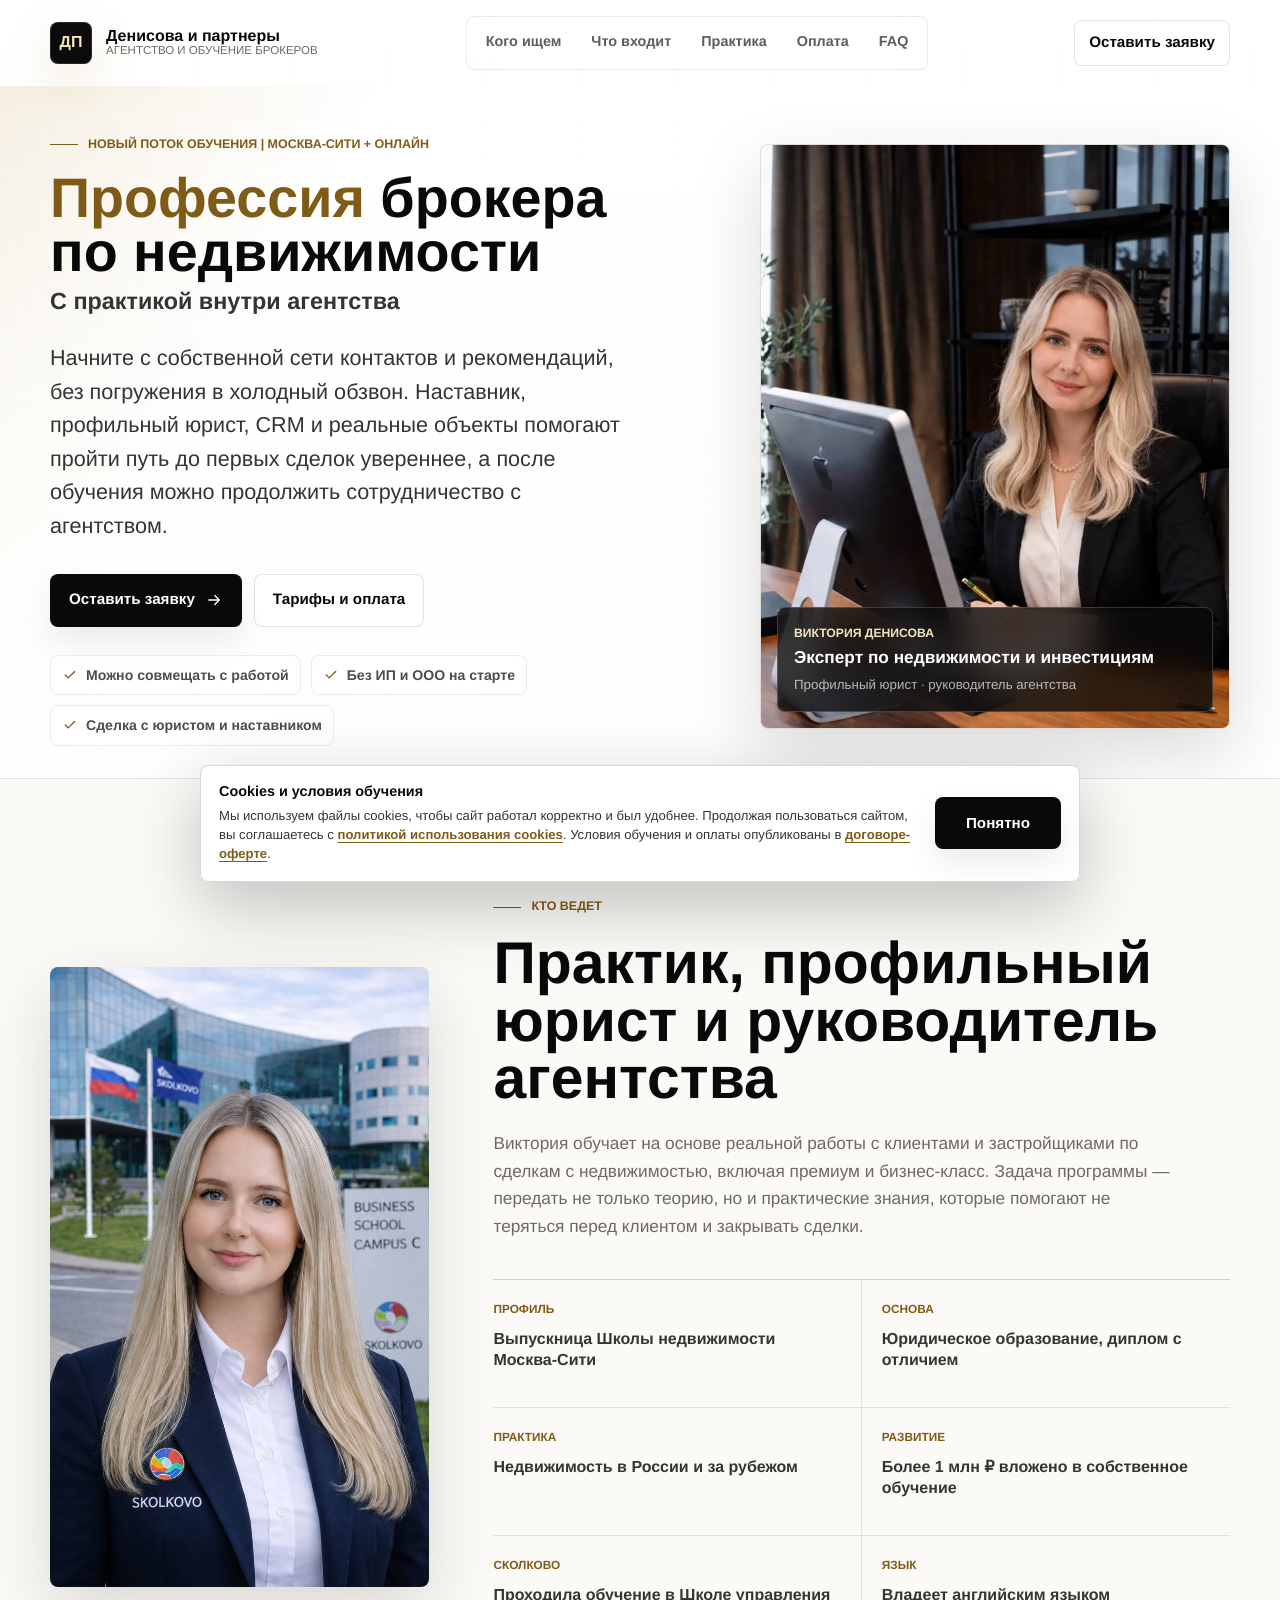
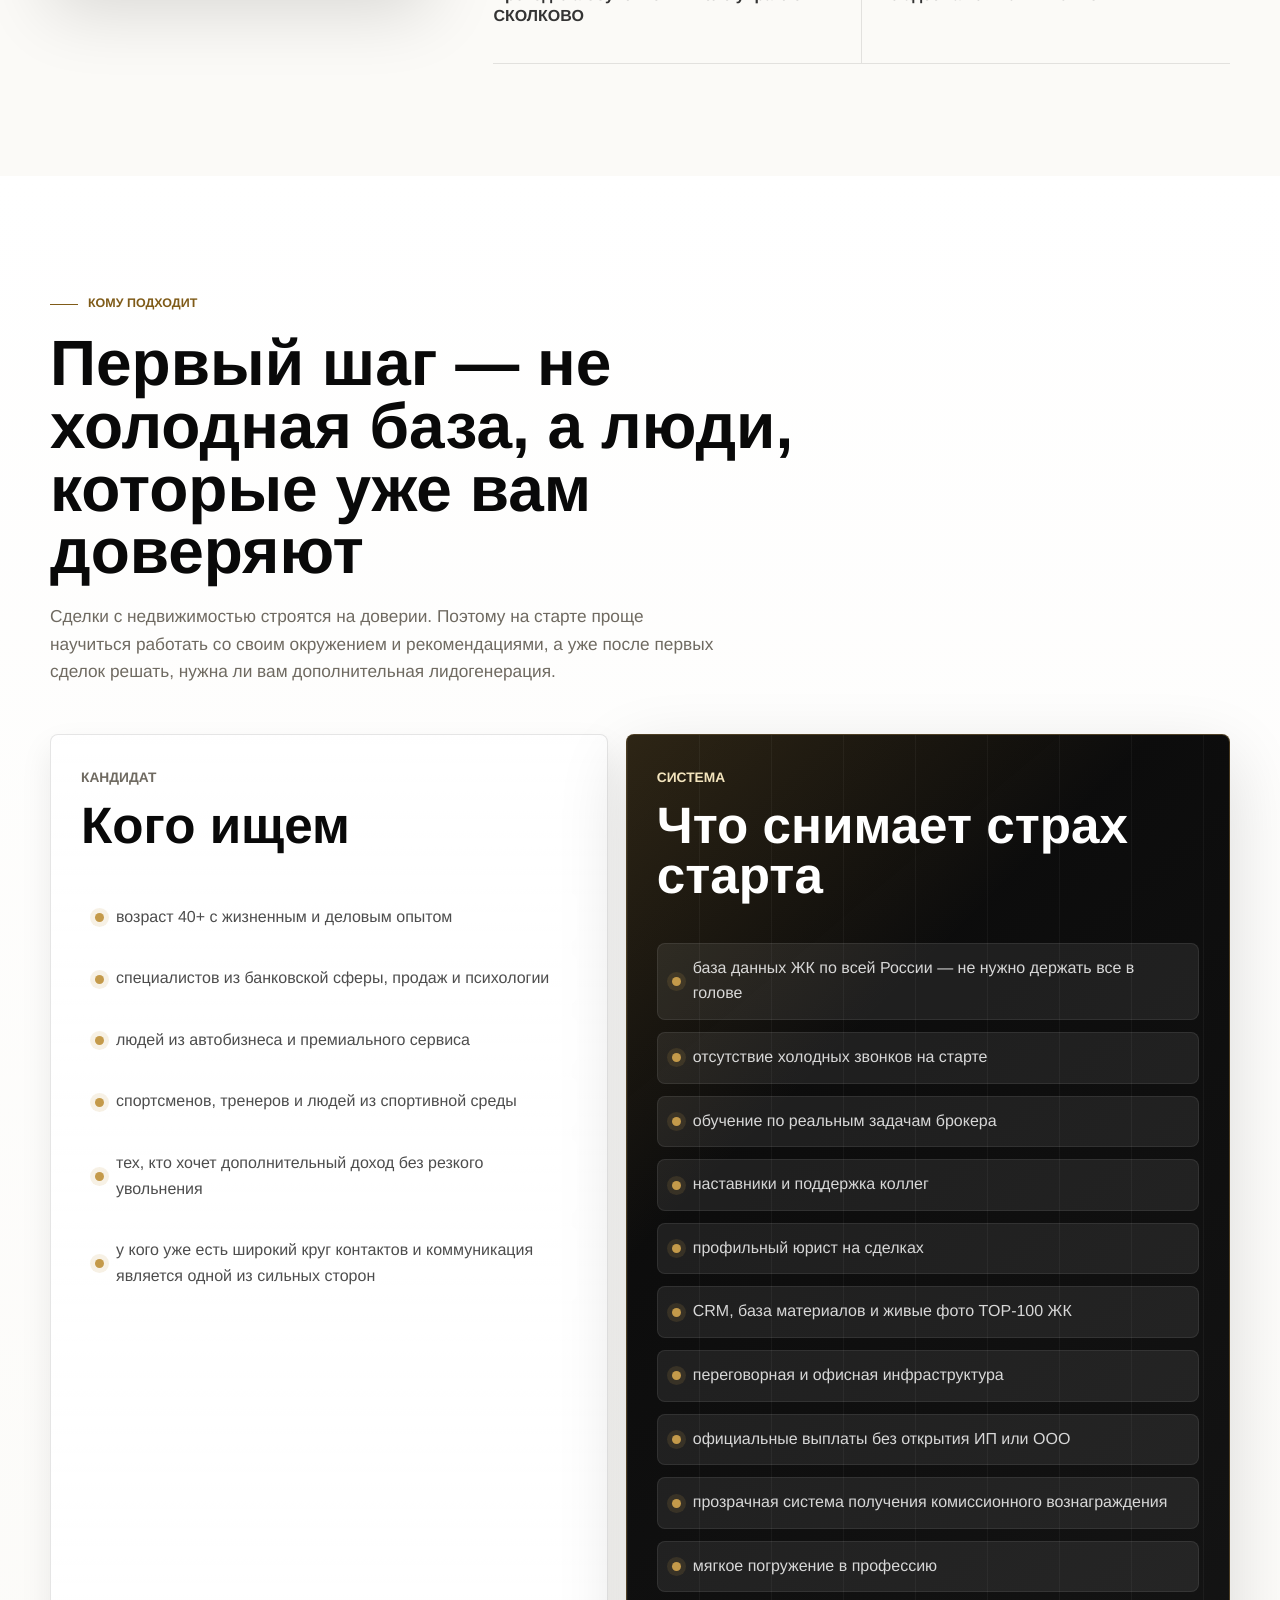
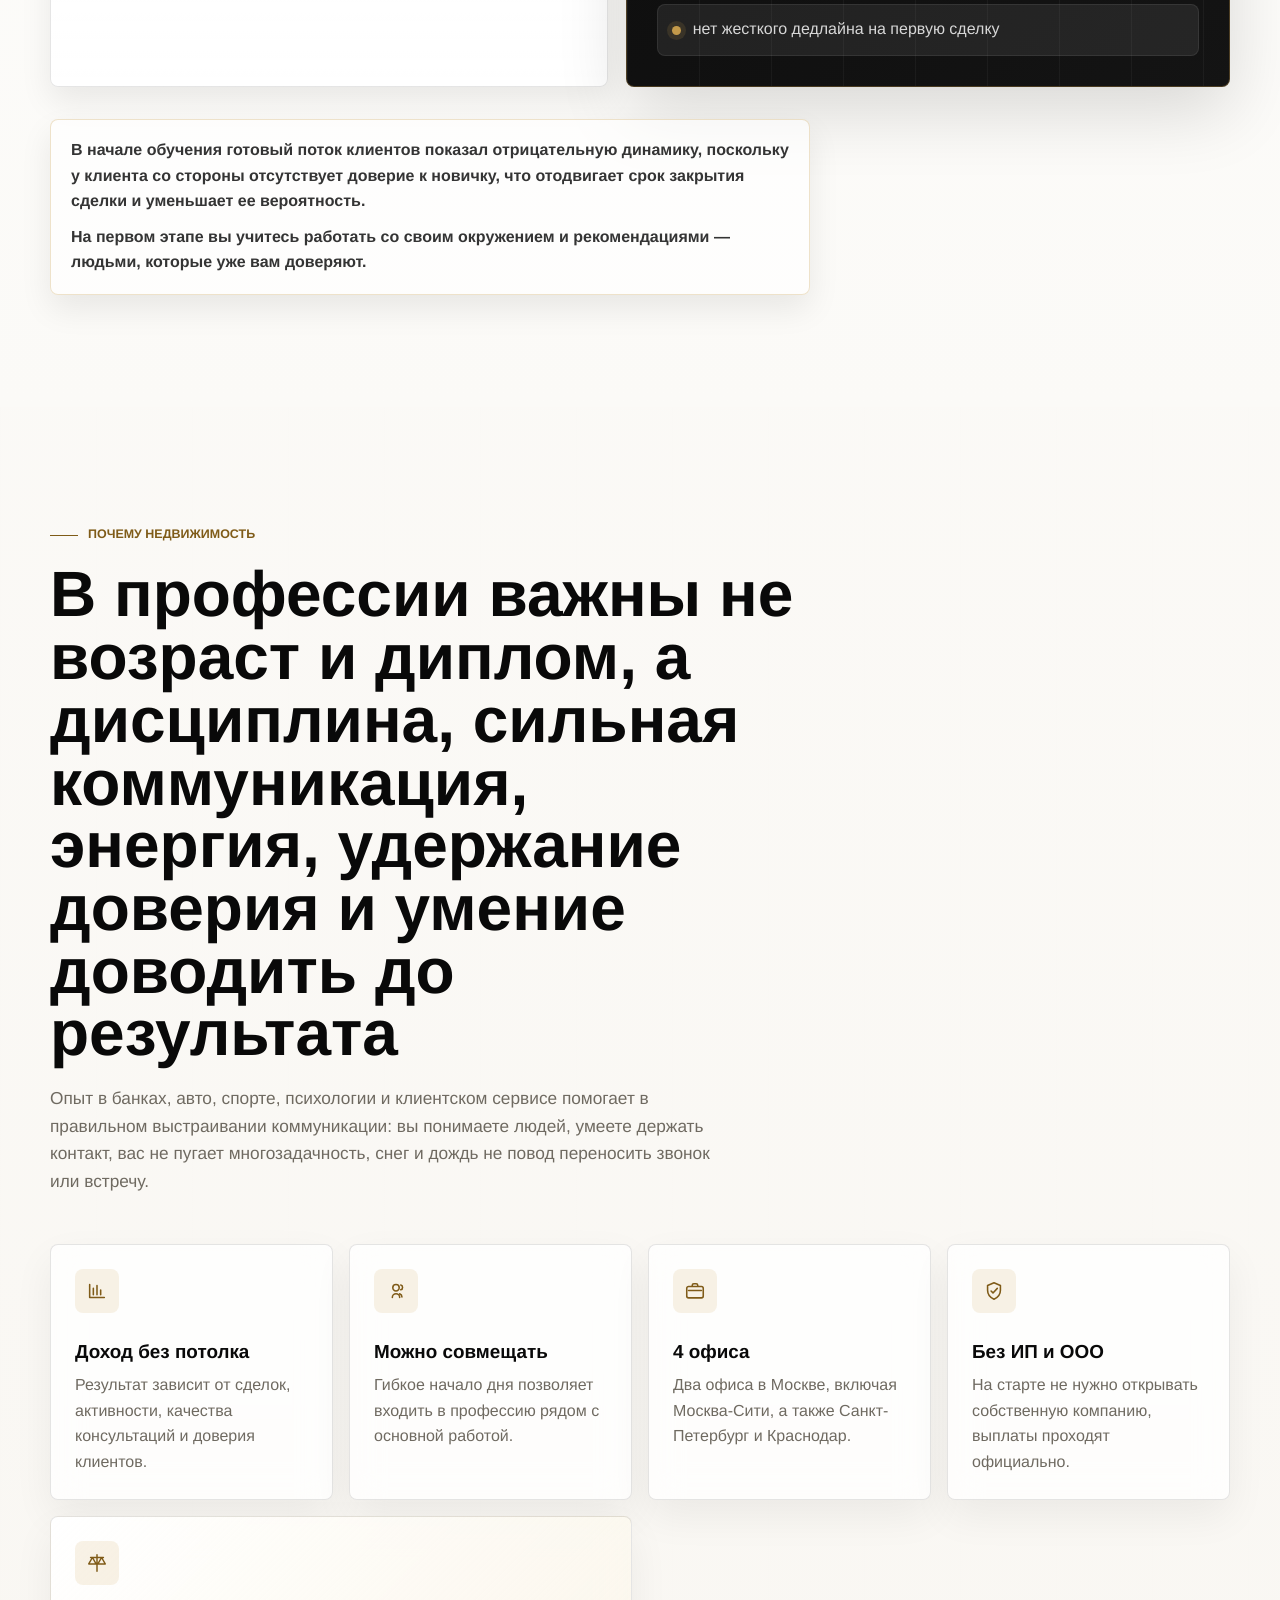
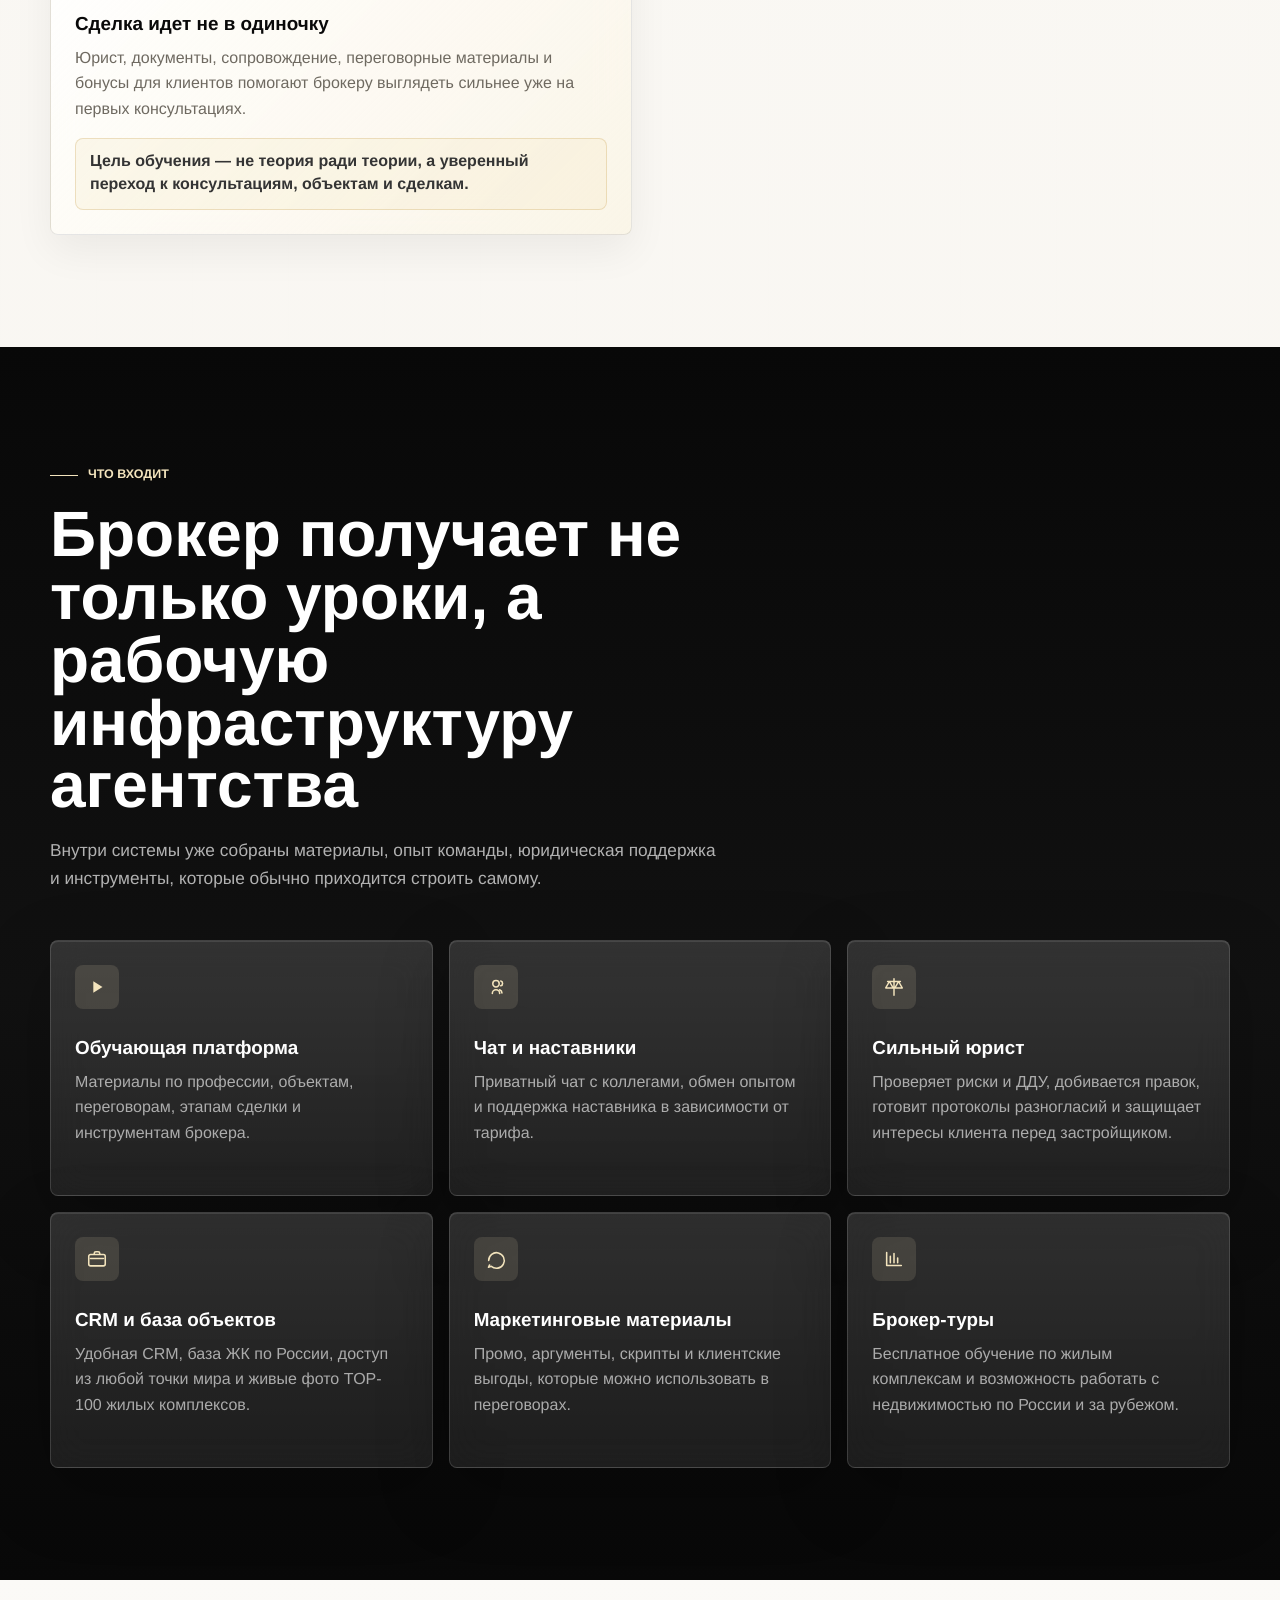
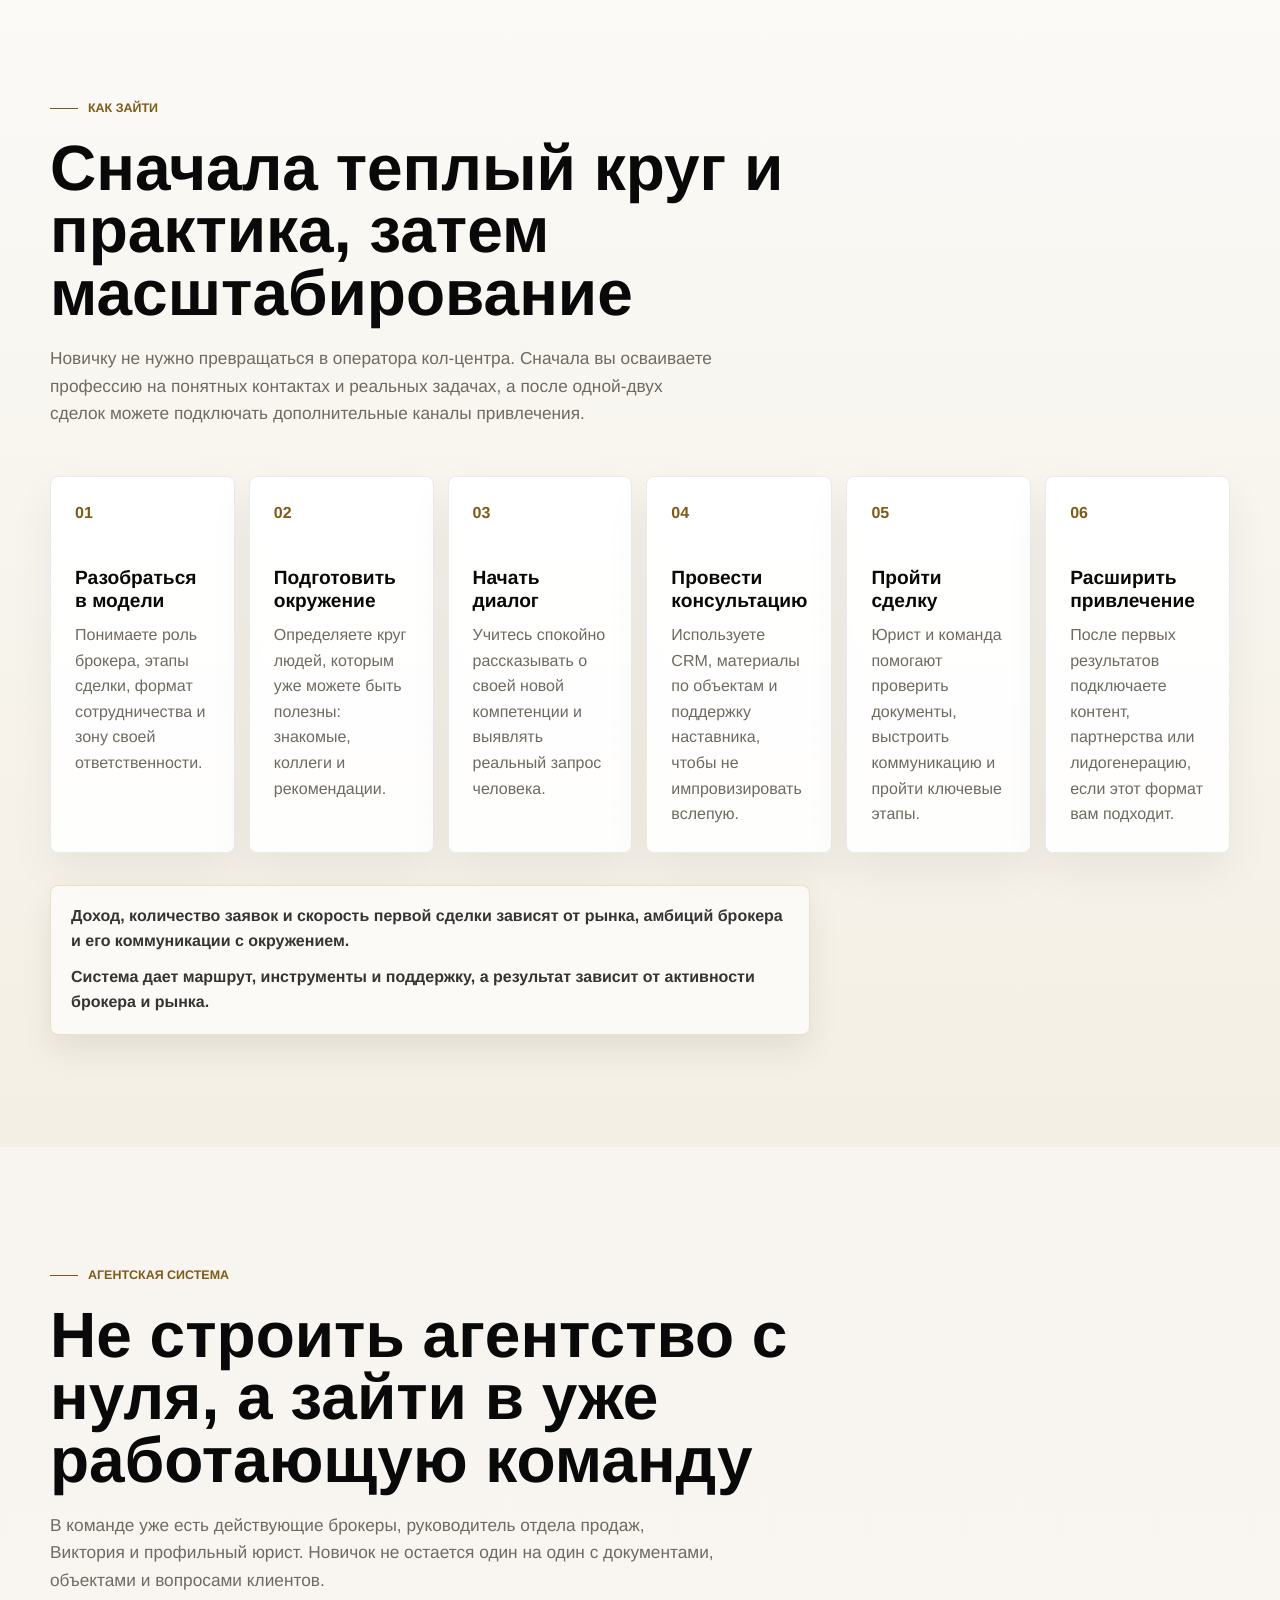
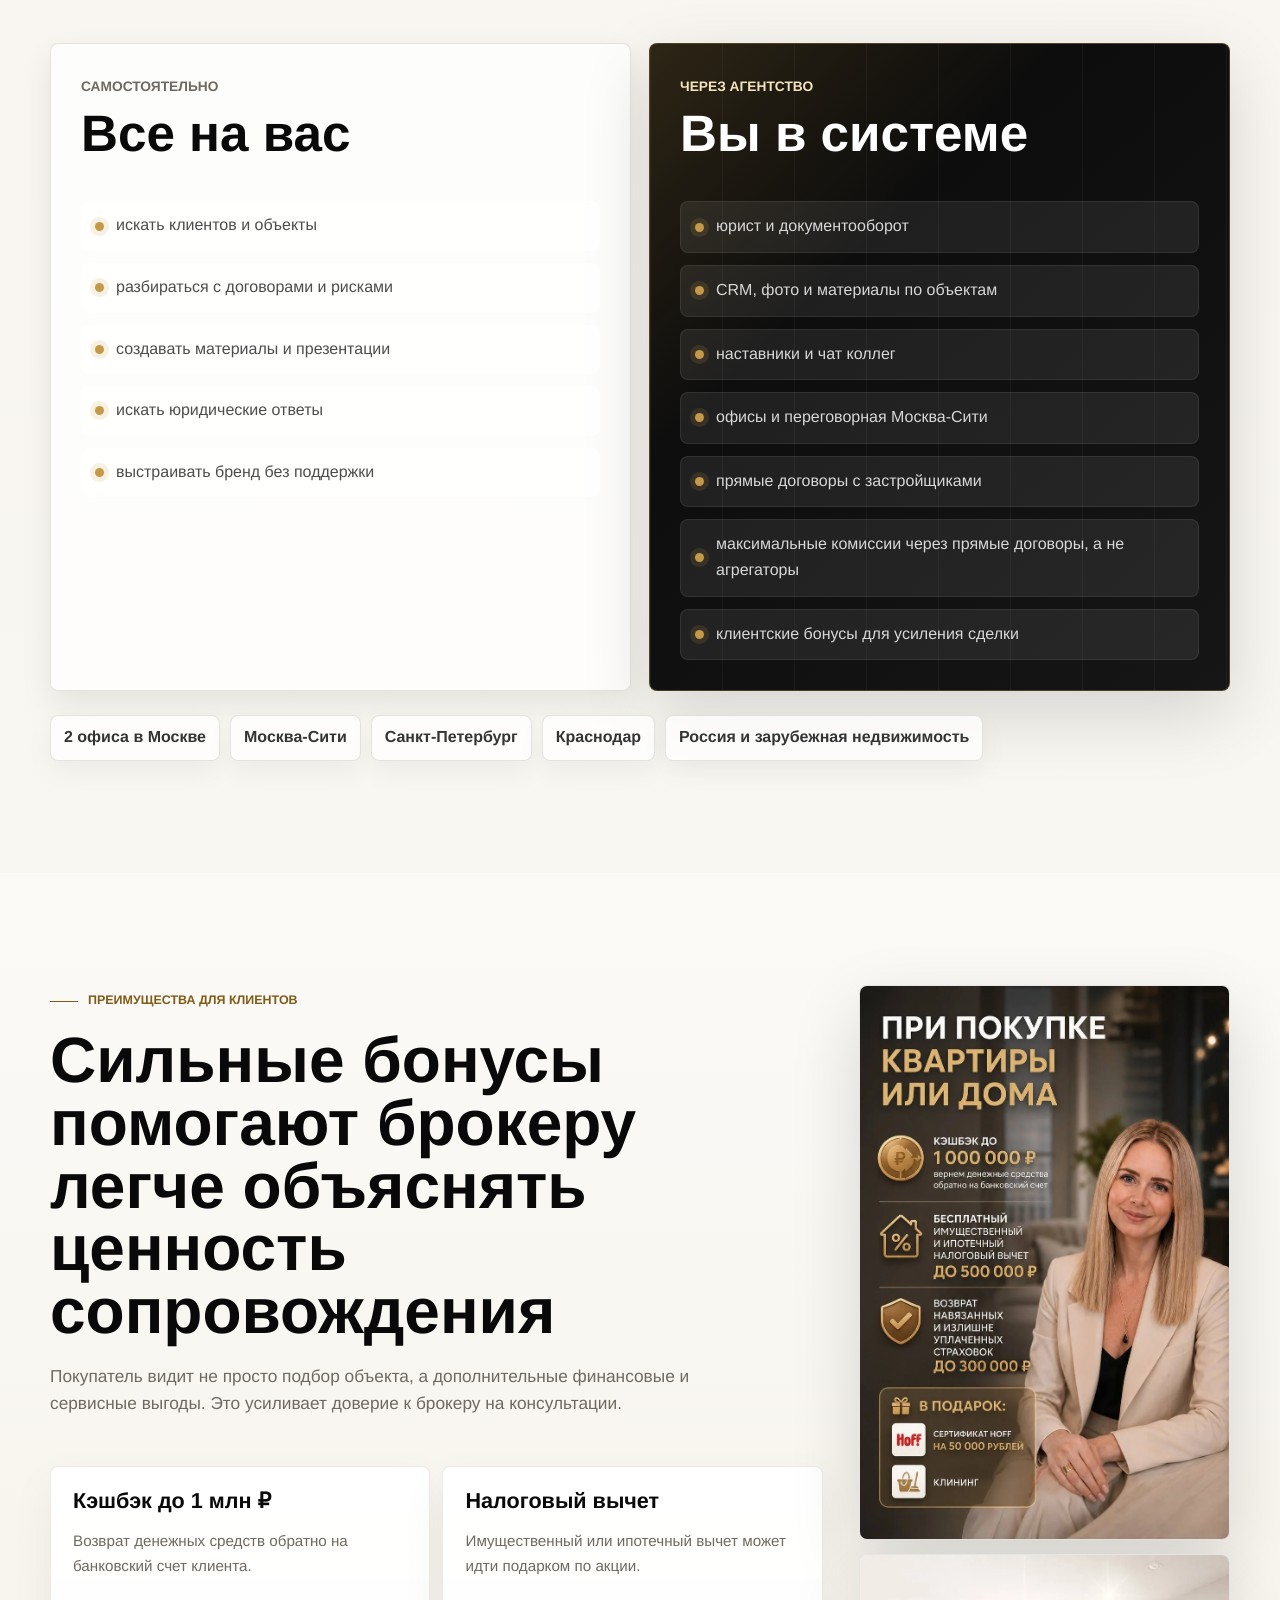
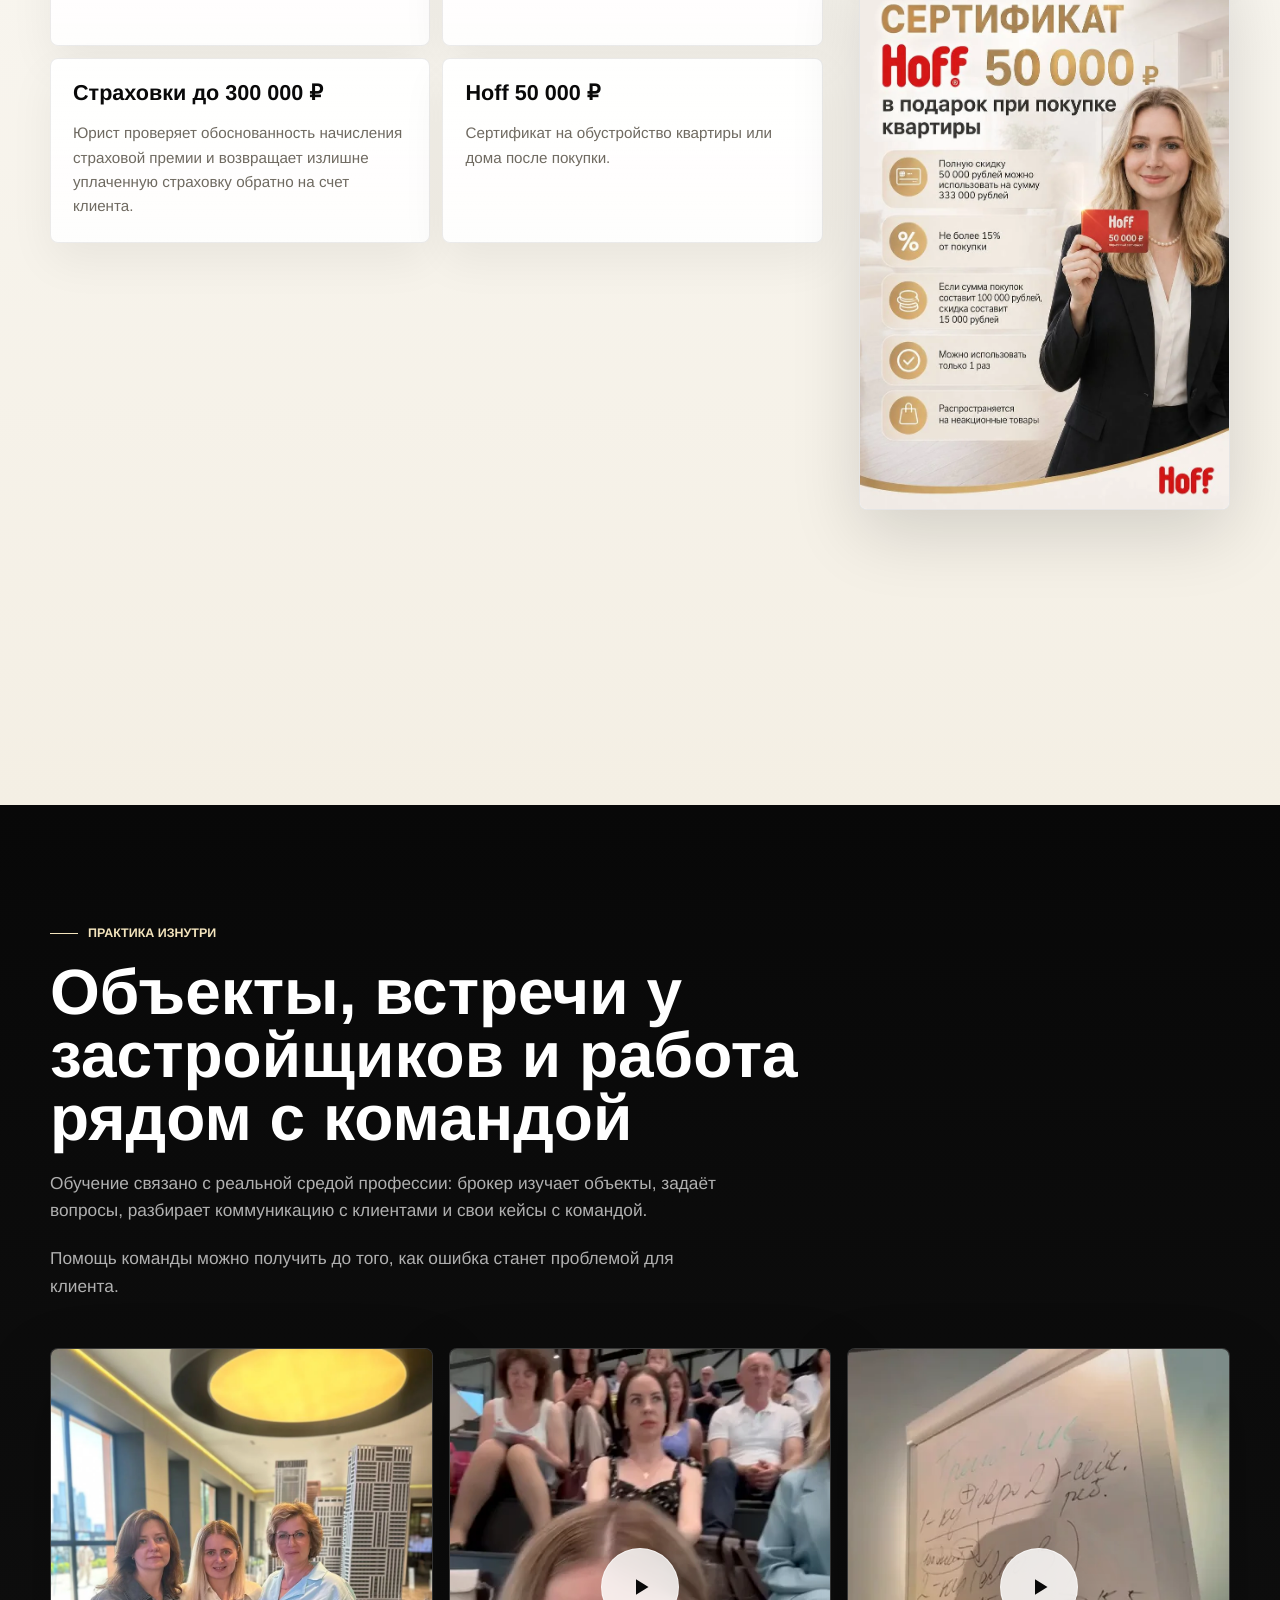
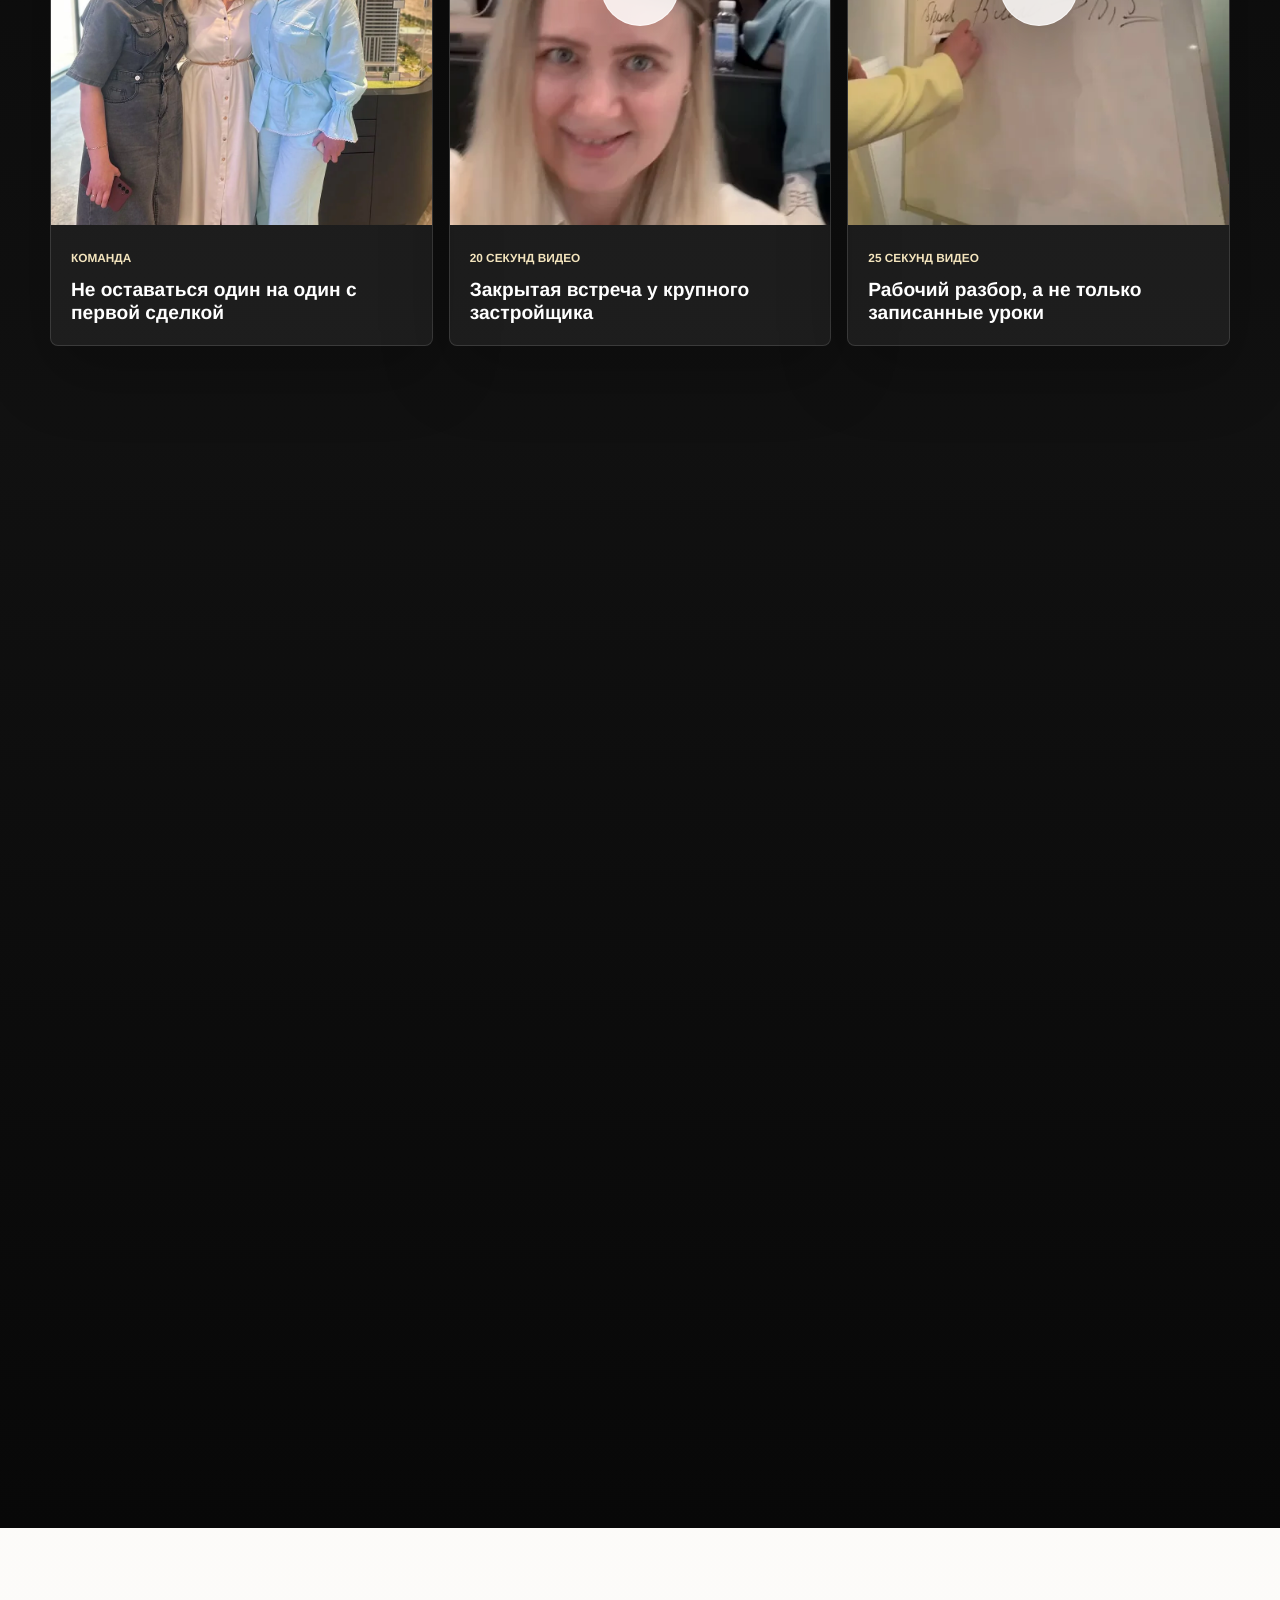
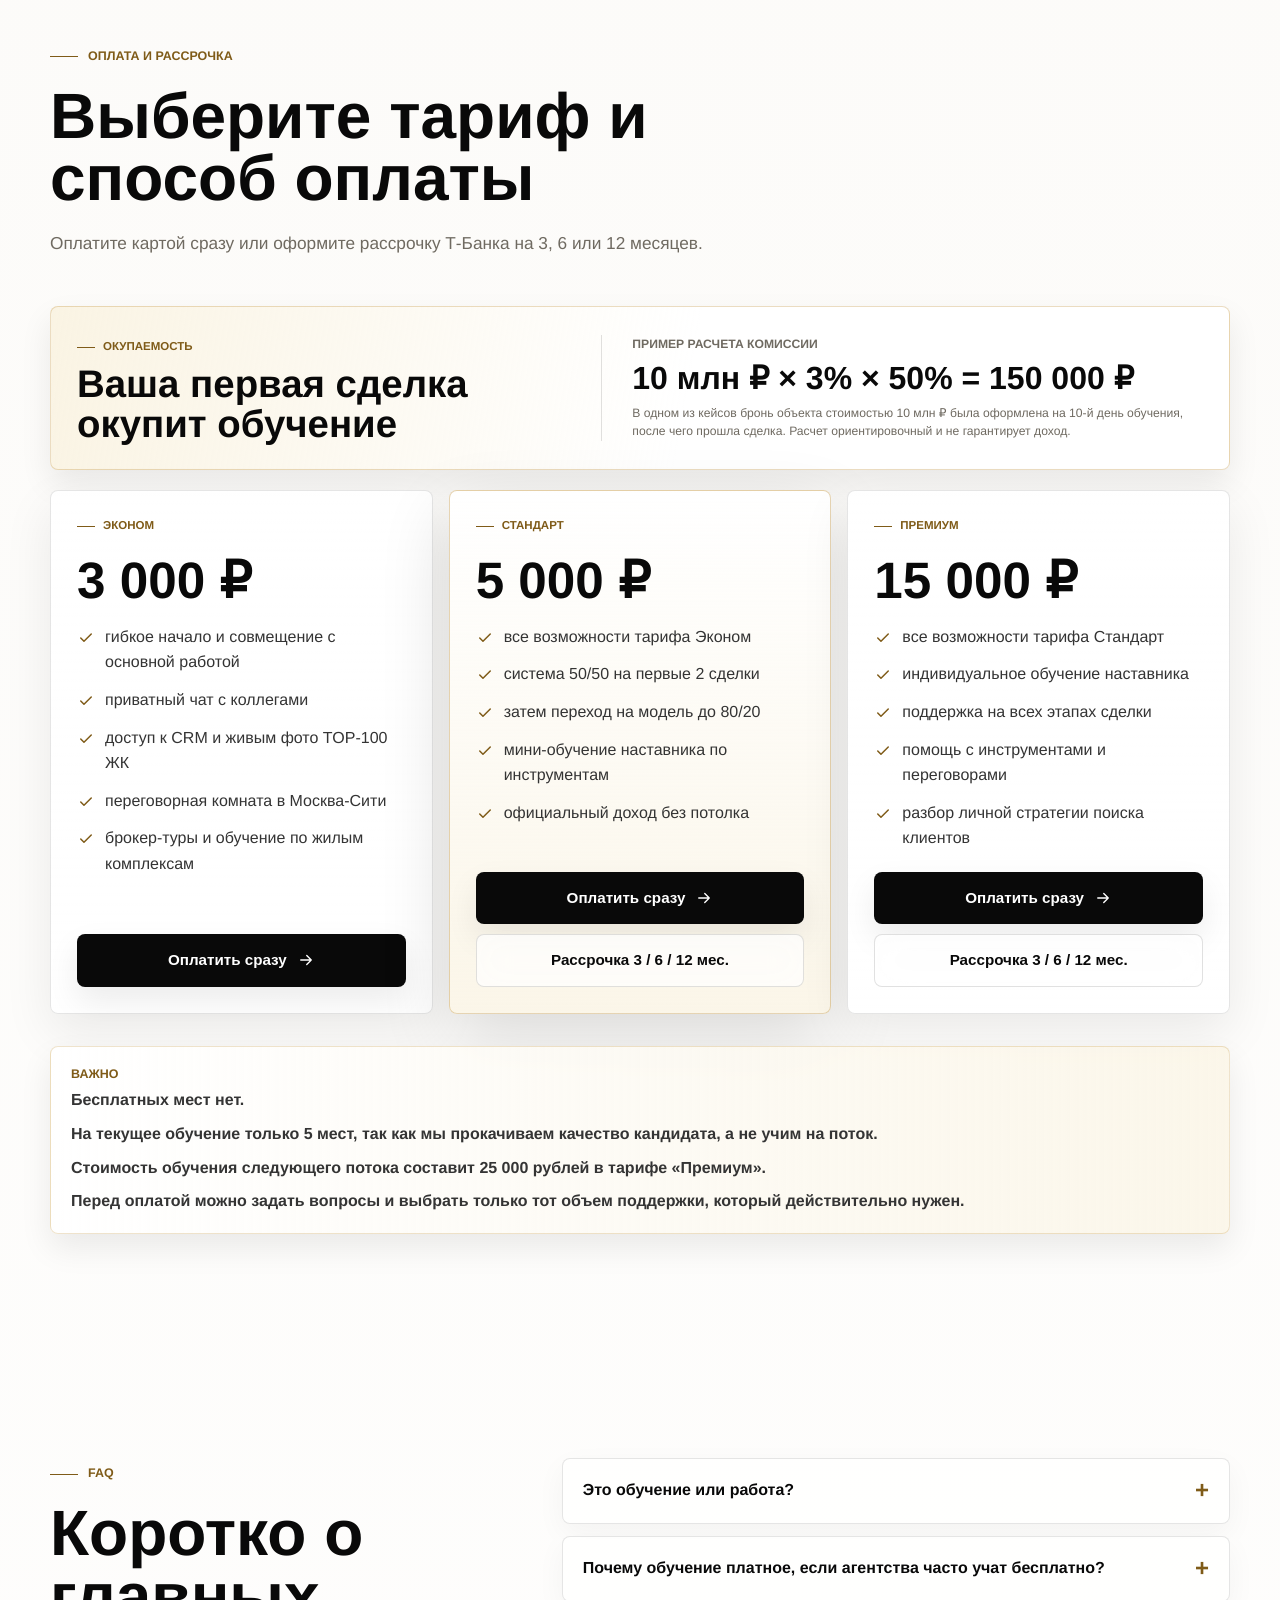
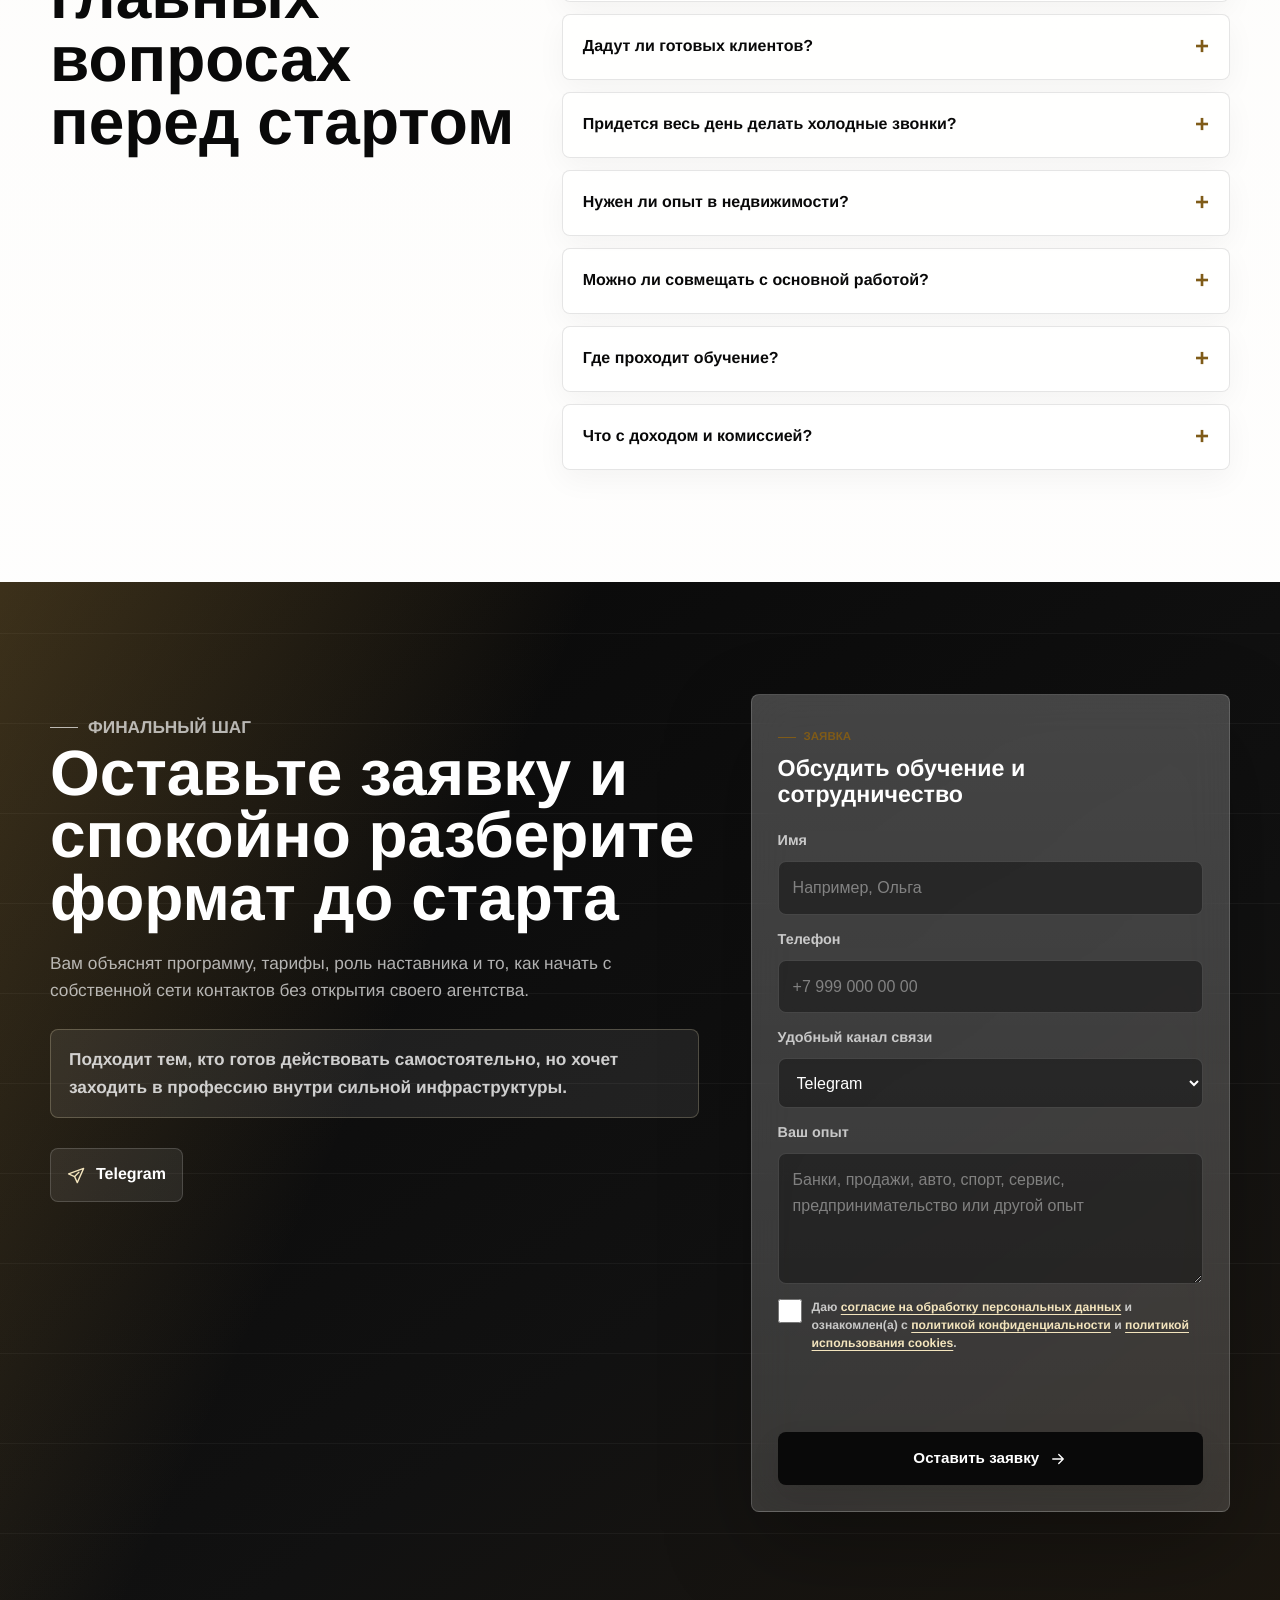
==== commit 61f61fc3: "Вынести пояснение перед оплатой в отдельный абзац" ====
--- a/index.html
+++ b/index.html
@@ -645,7 +645,8 @@
             <div class="tariff-note__copy">
               <p>Бесплатных мест нет.</p>
               <p>На текущее обучение только 5 мест, так как мы прокачиваем качество кандидата, а не учим на поток.</p>
-              <p>Стоимость обучения следующего потока составит 25 000 рублей в тарифе «Премиум». Перед оплатой можно задать вопросы и выбрать только тот объем поддержки, который действительно нужен.</p>
+              <p>Стоимость обучения следующего потока составит 25 000 рублей в тарифе «Премиум».</p>
+              <p>Перед оплатой можно задать вопросы и выбрать только тот объем поддержки, который действительно нужен.</p>
             </div>
           </div>
         </div>
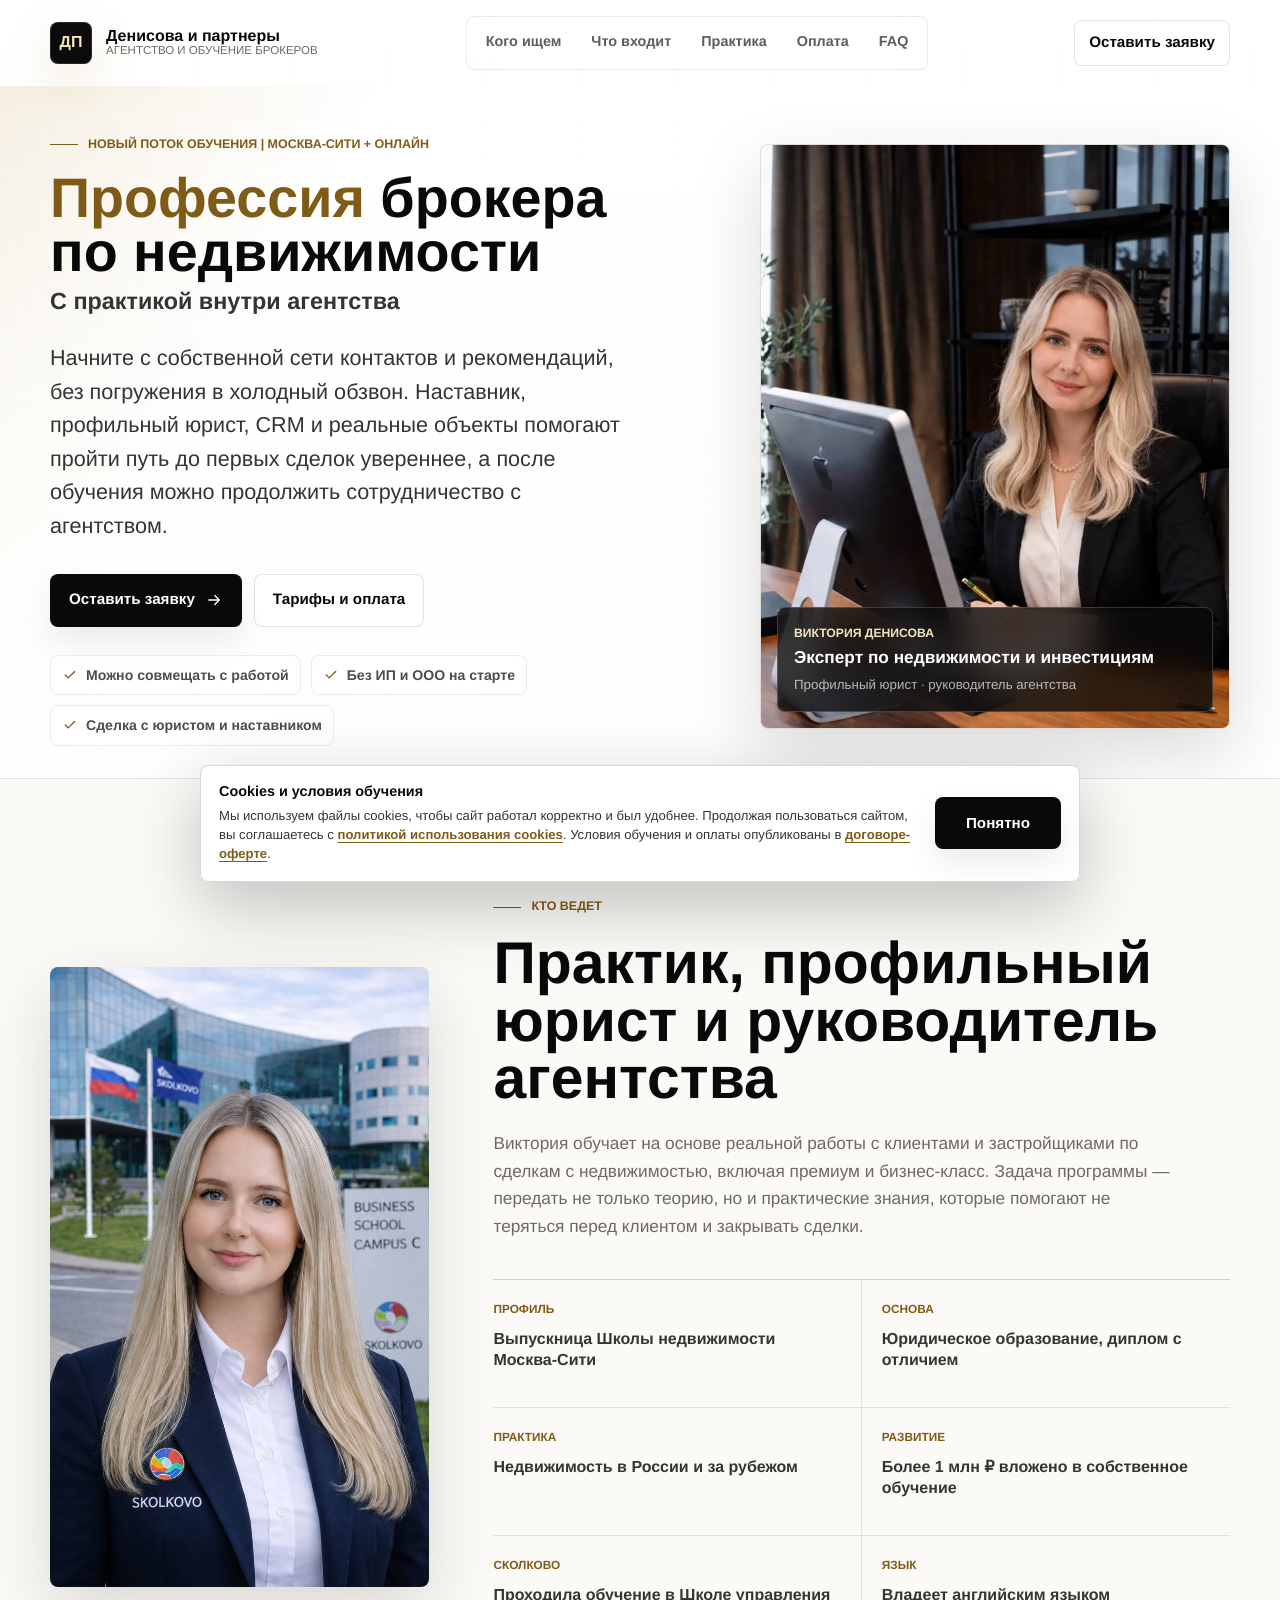
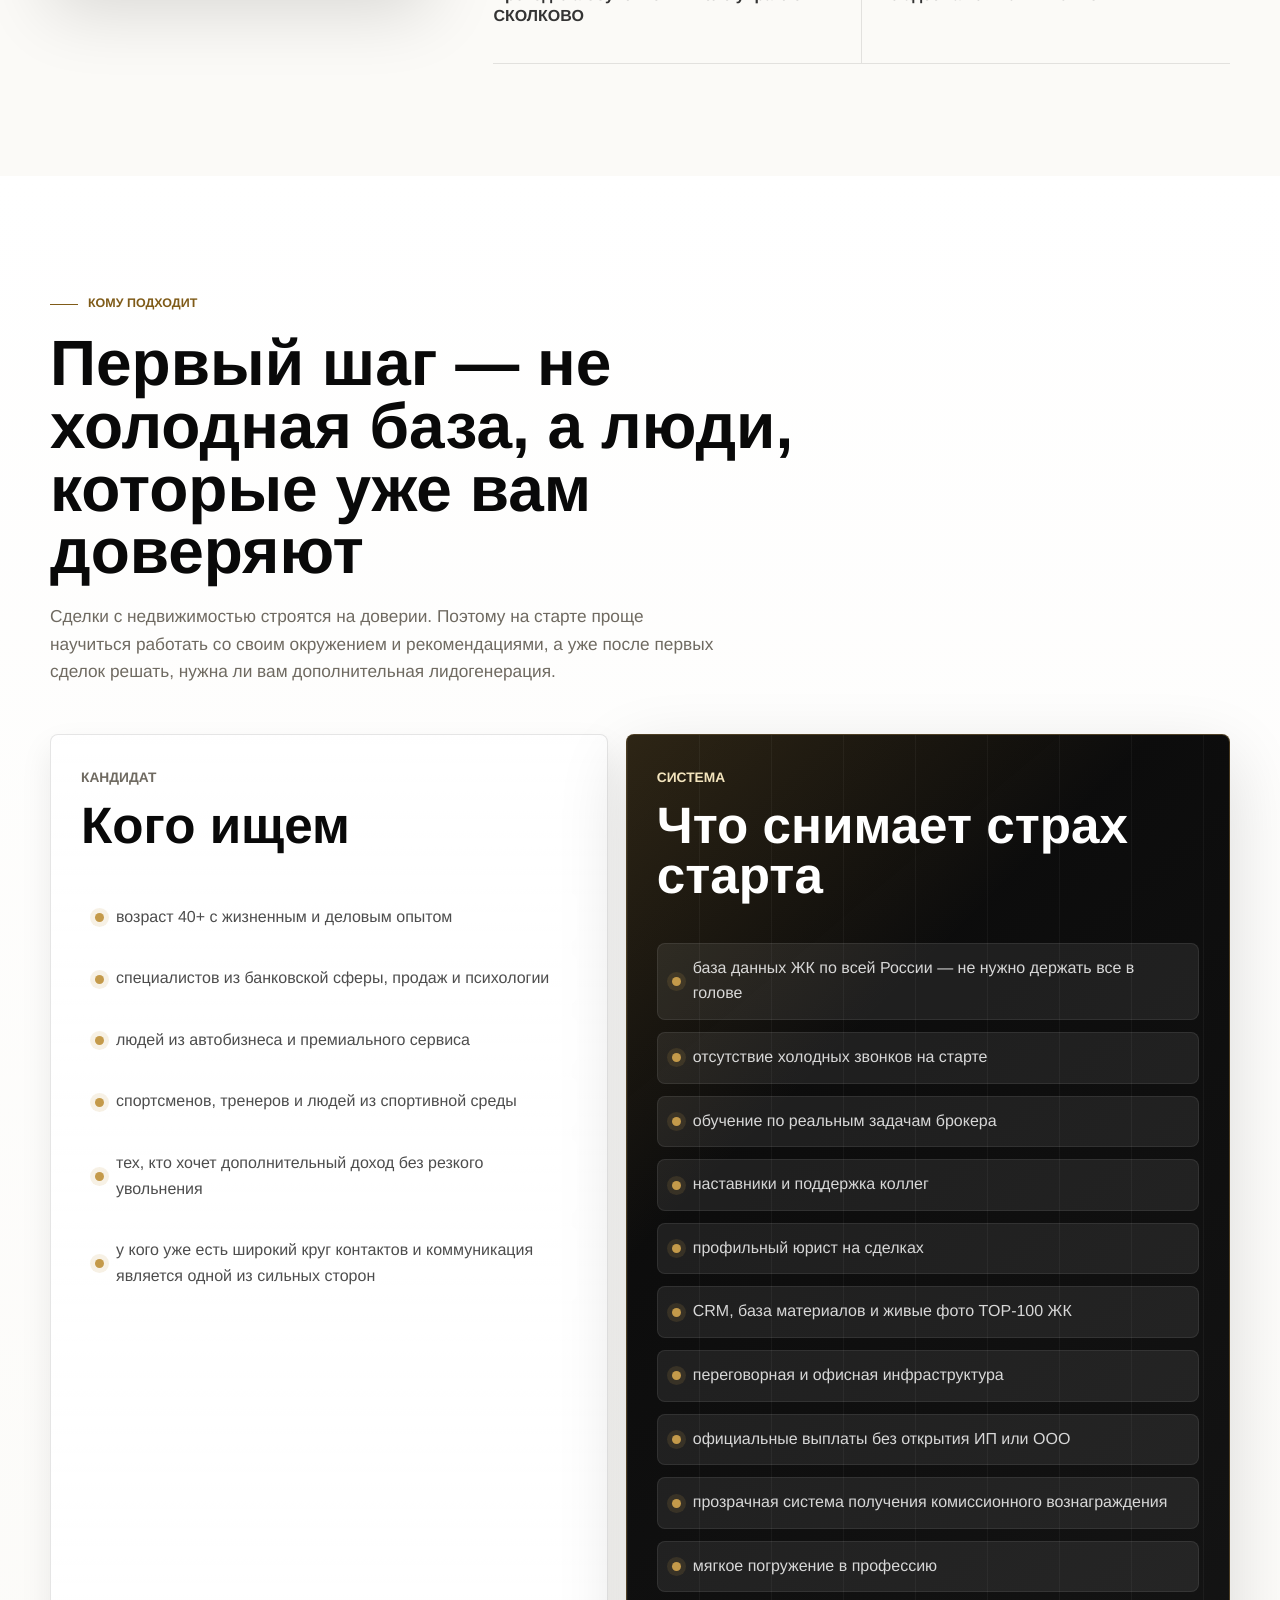
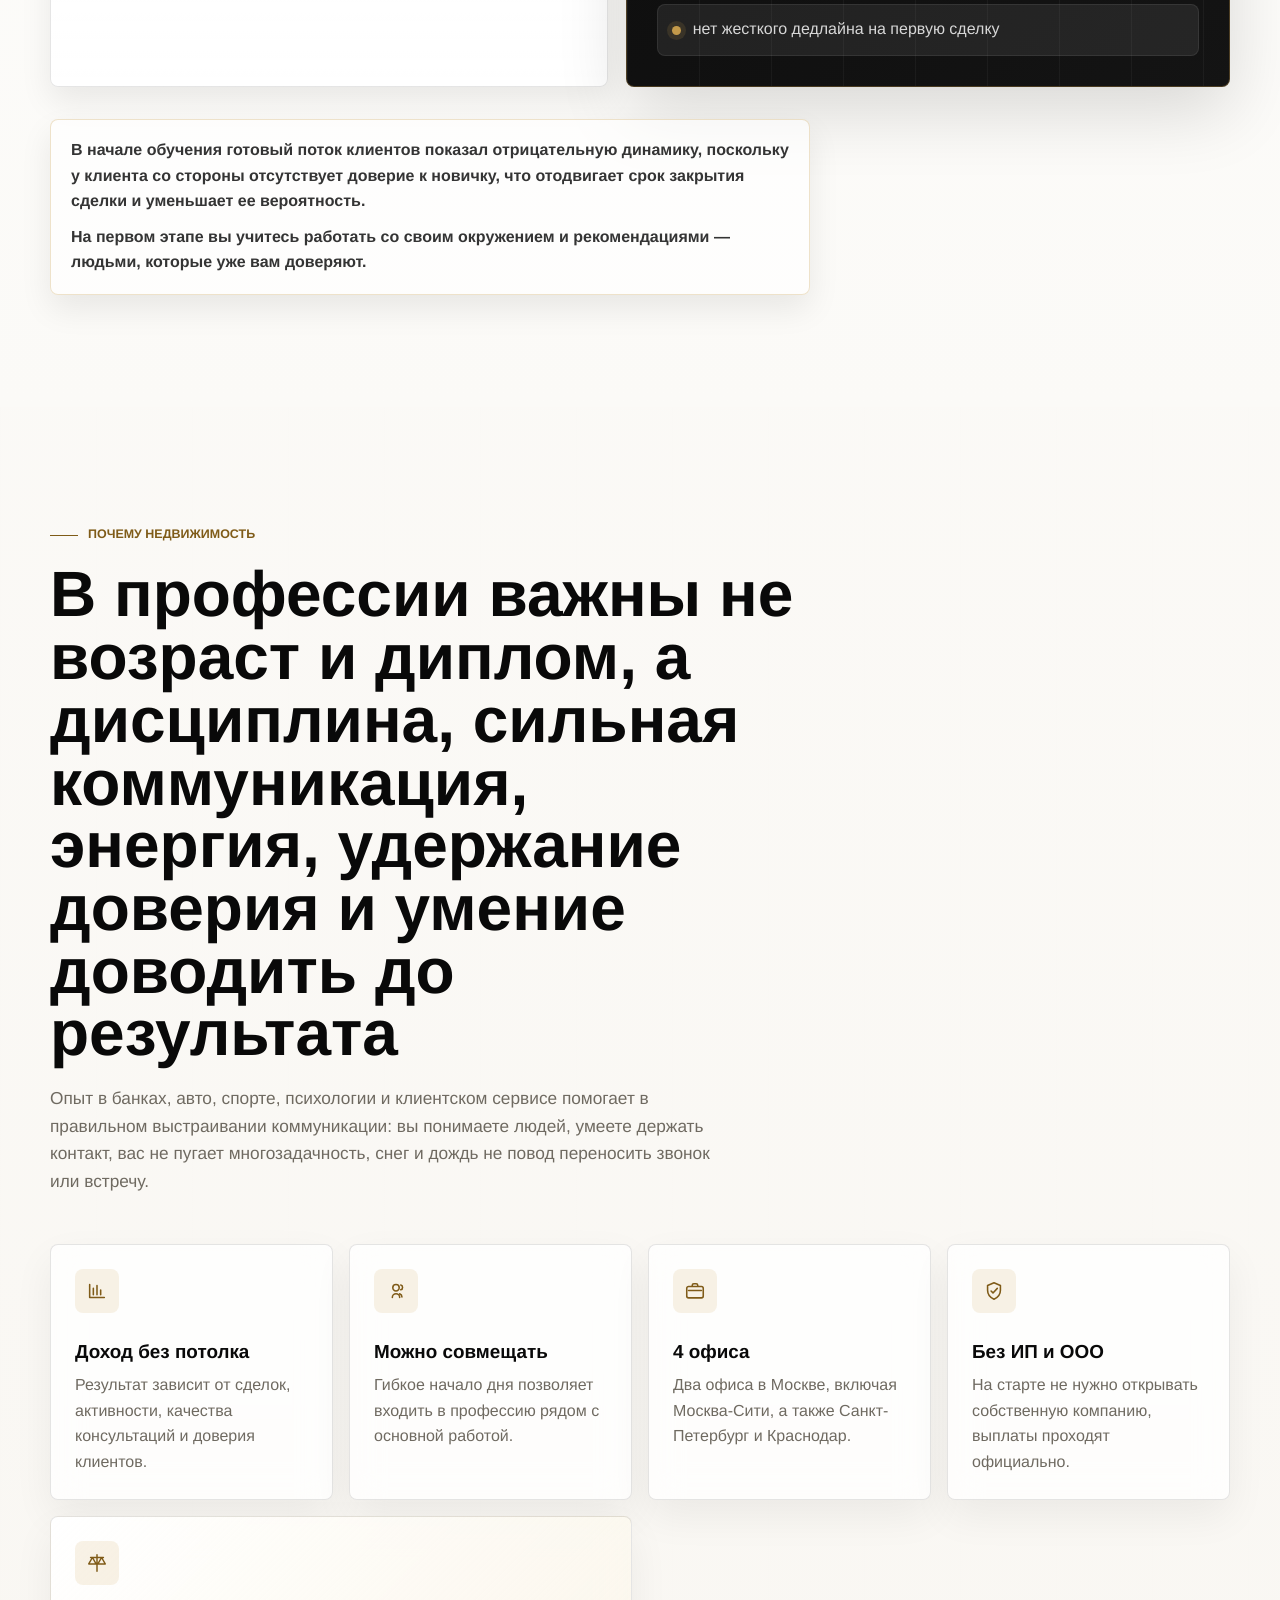
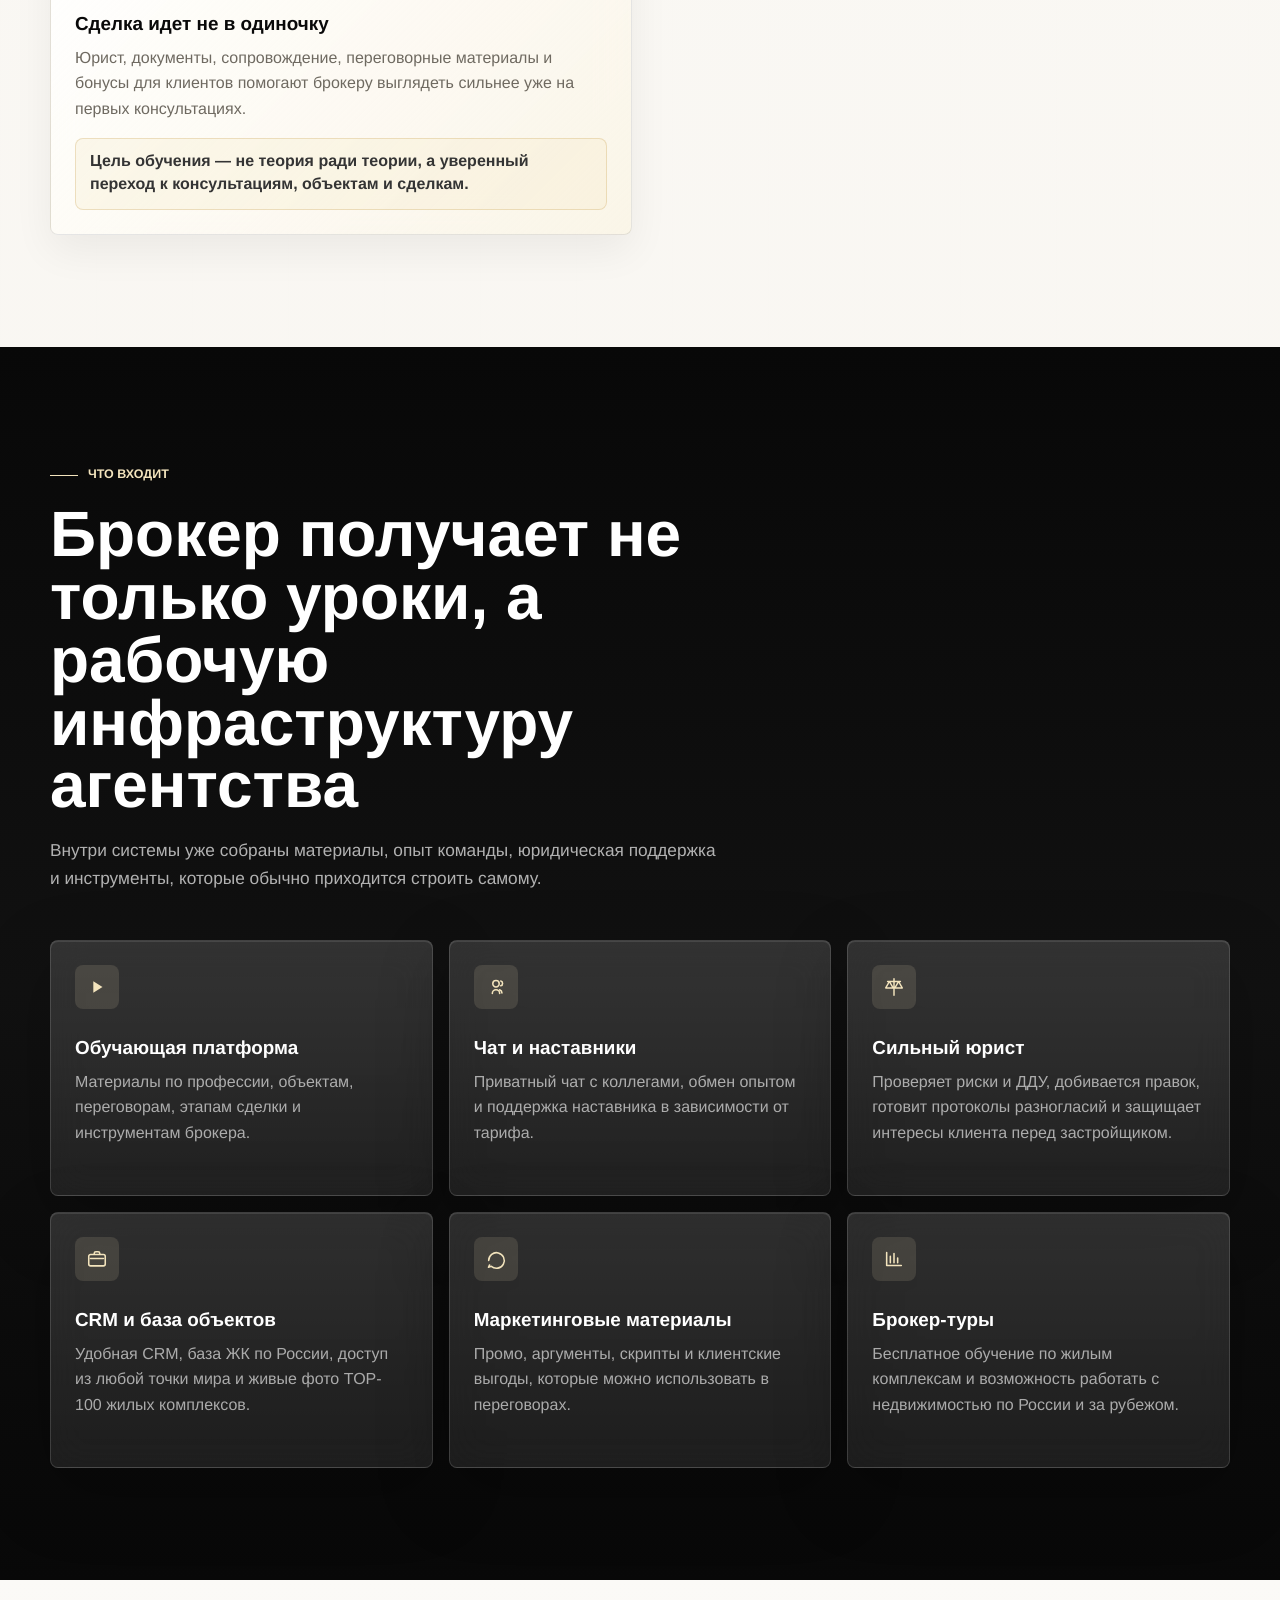
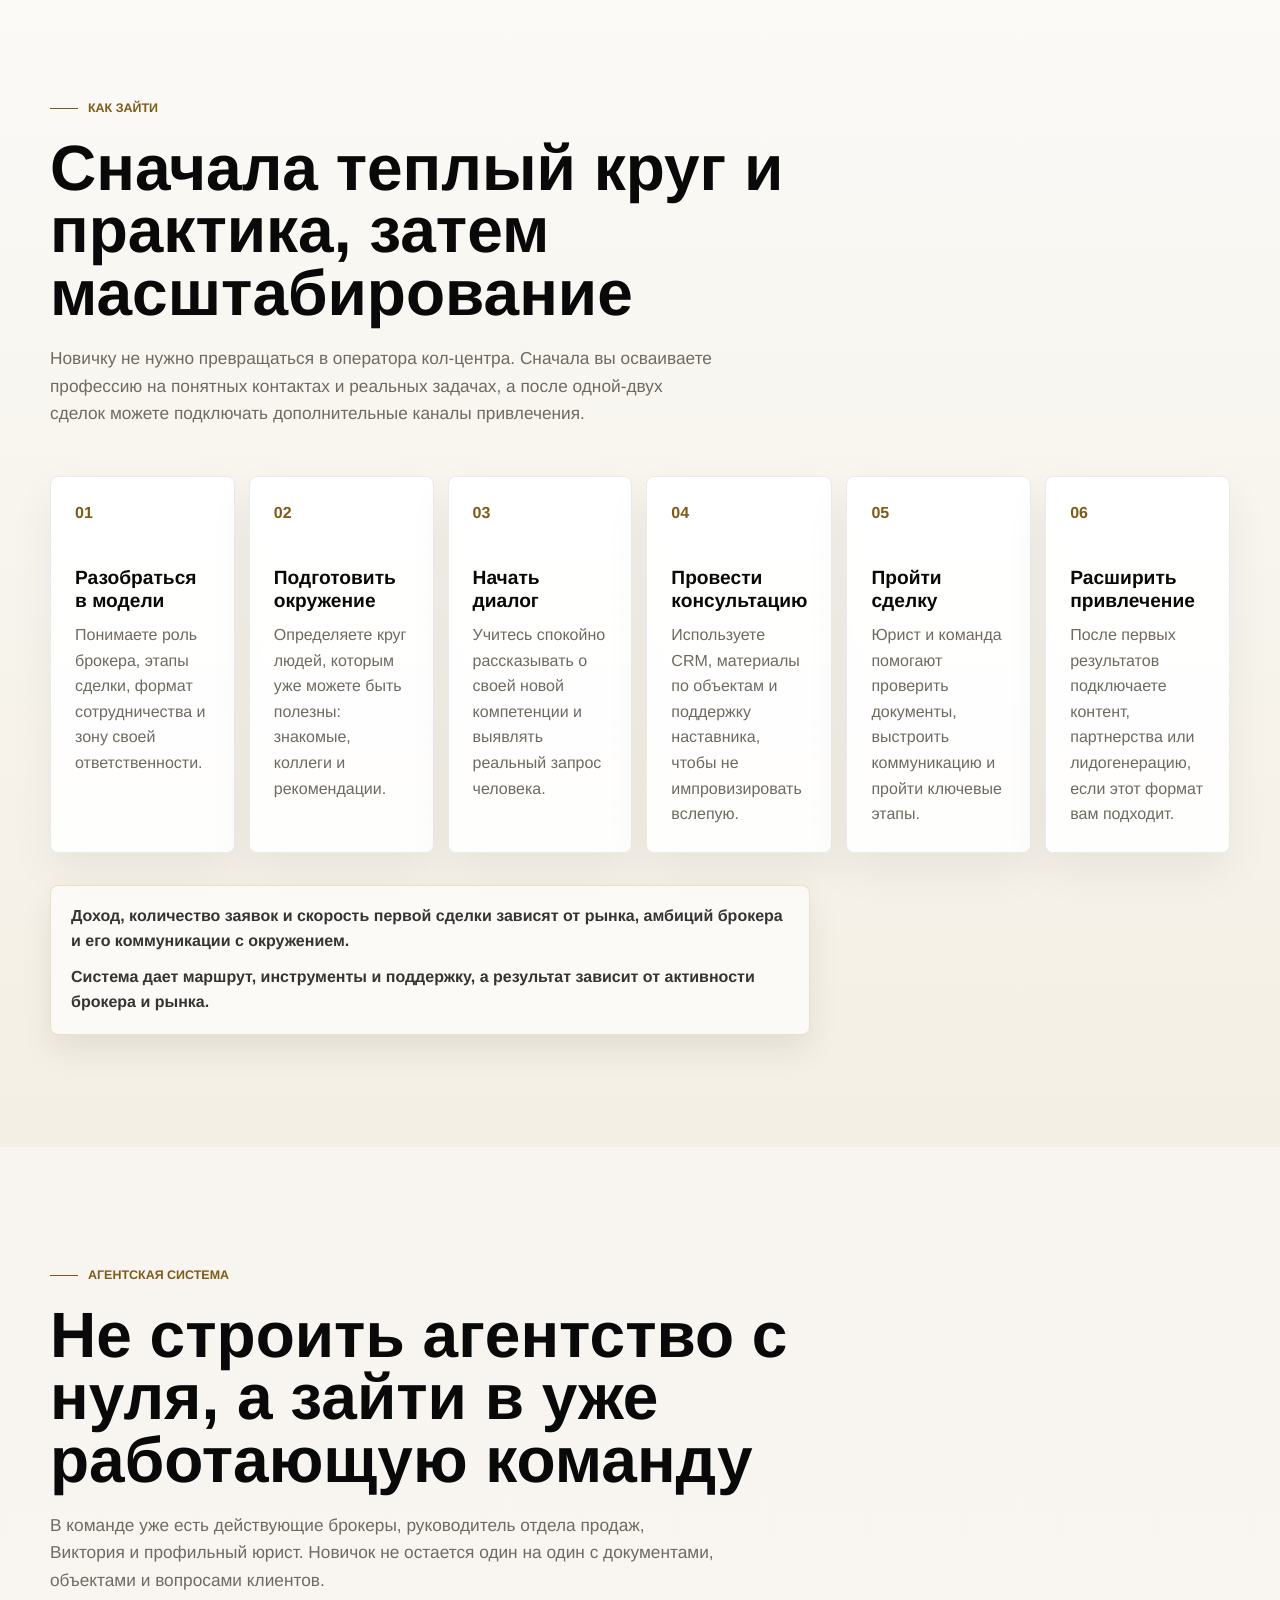
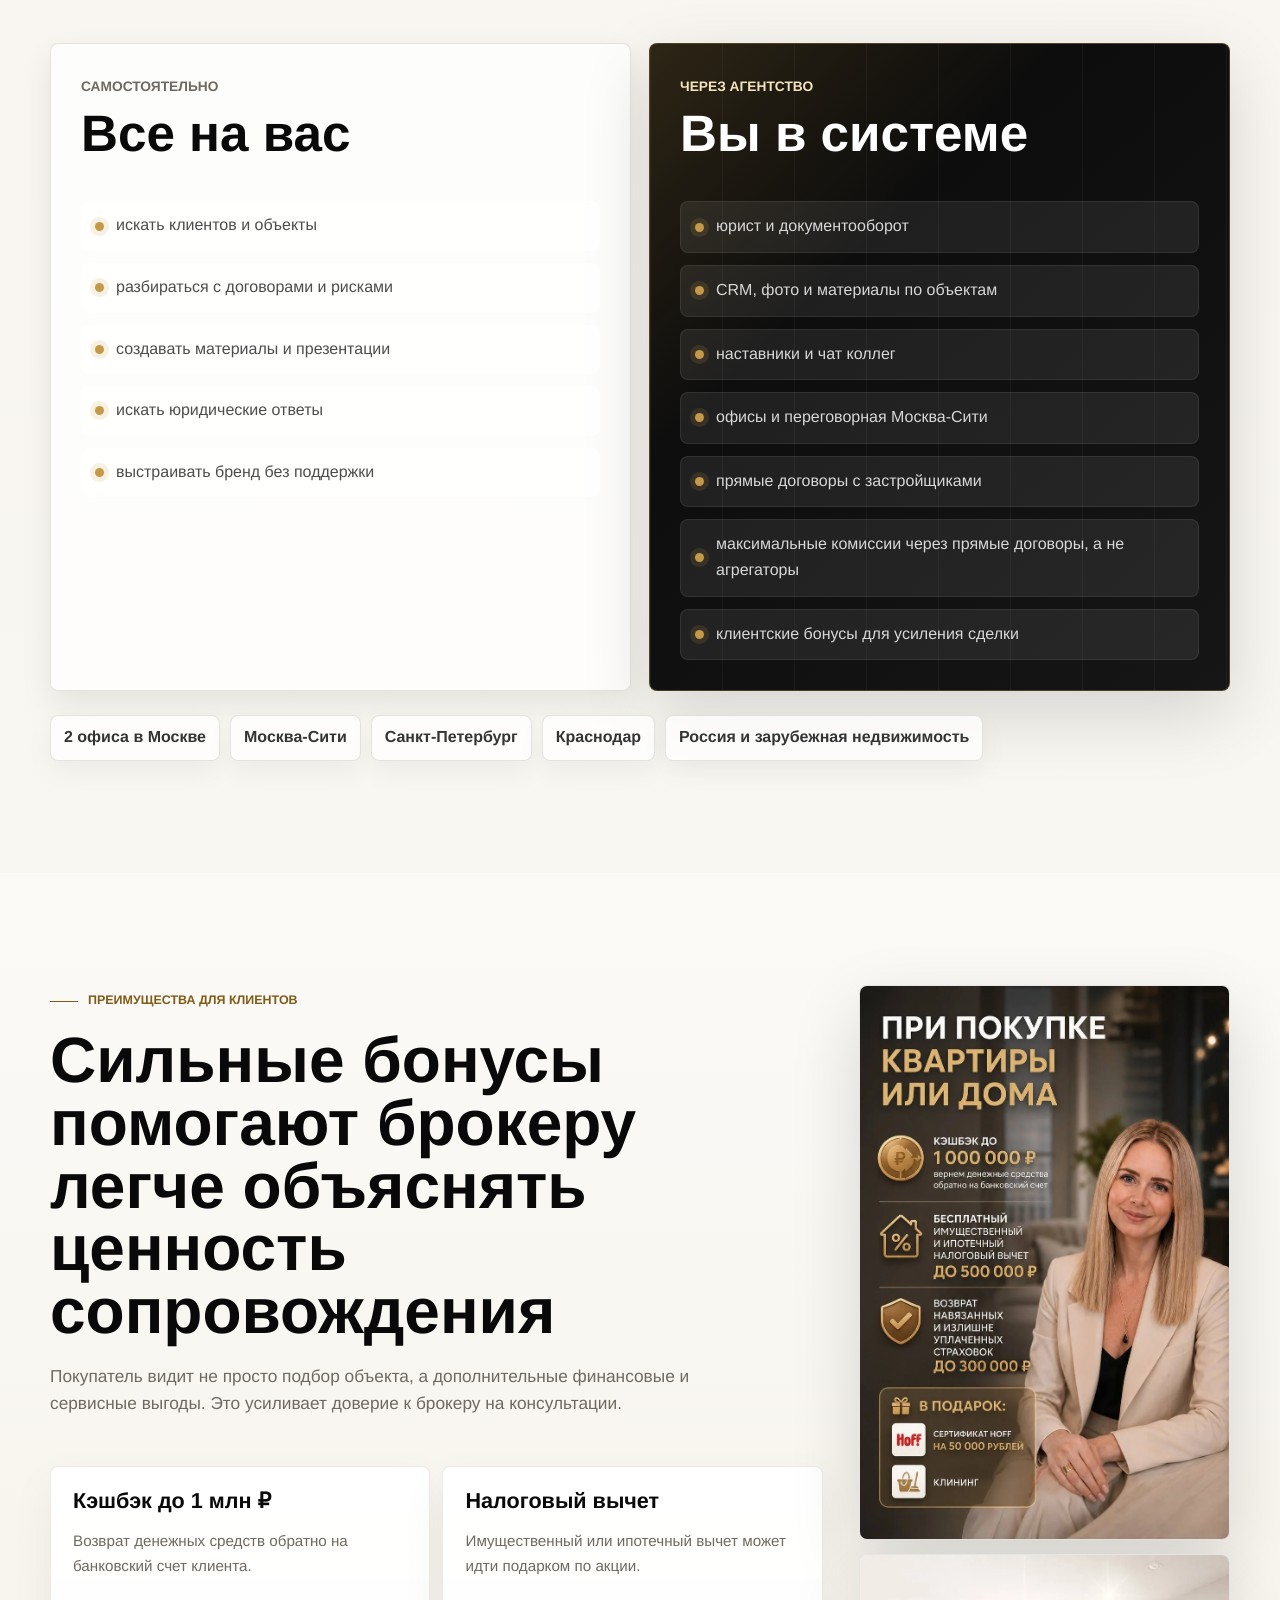
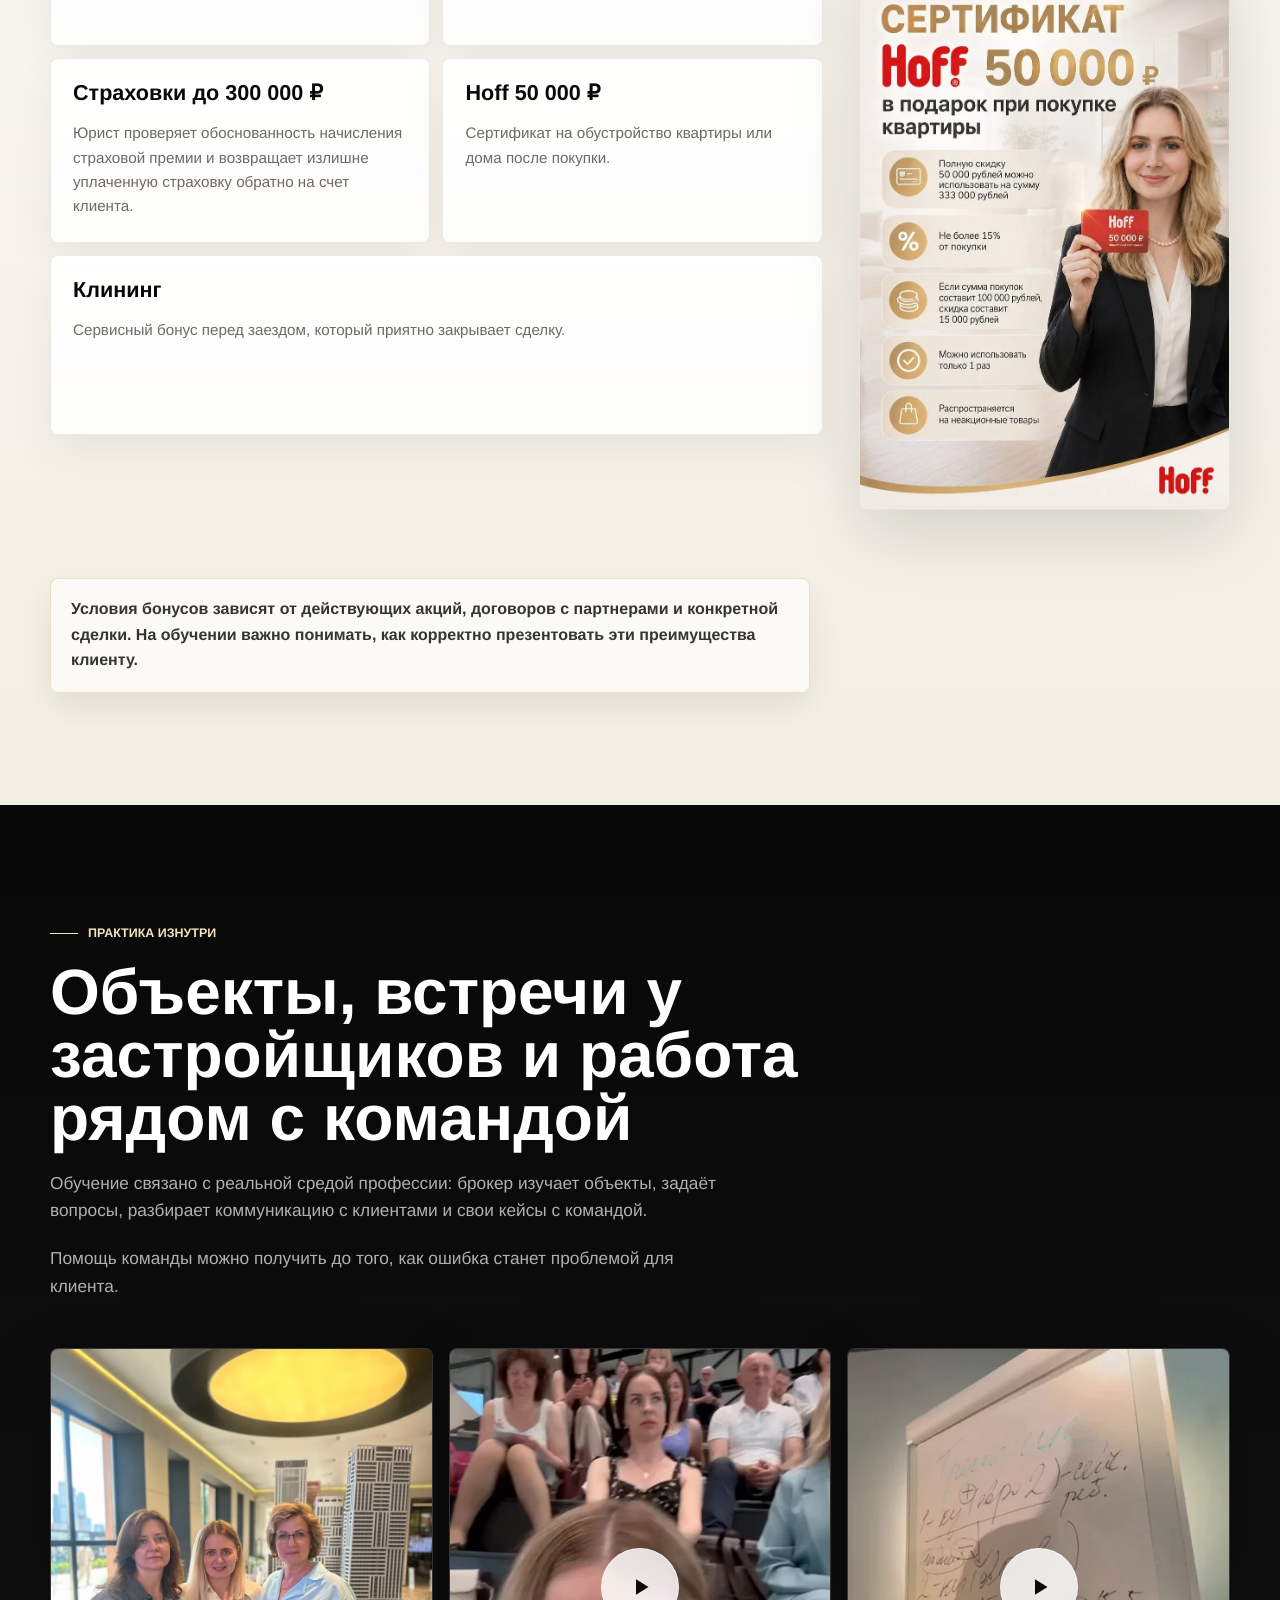
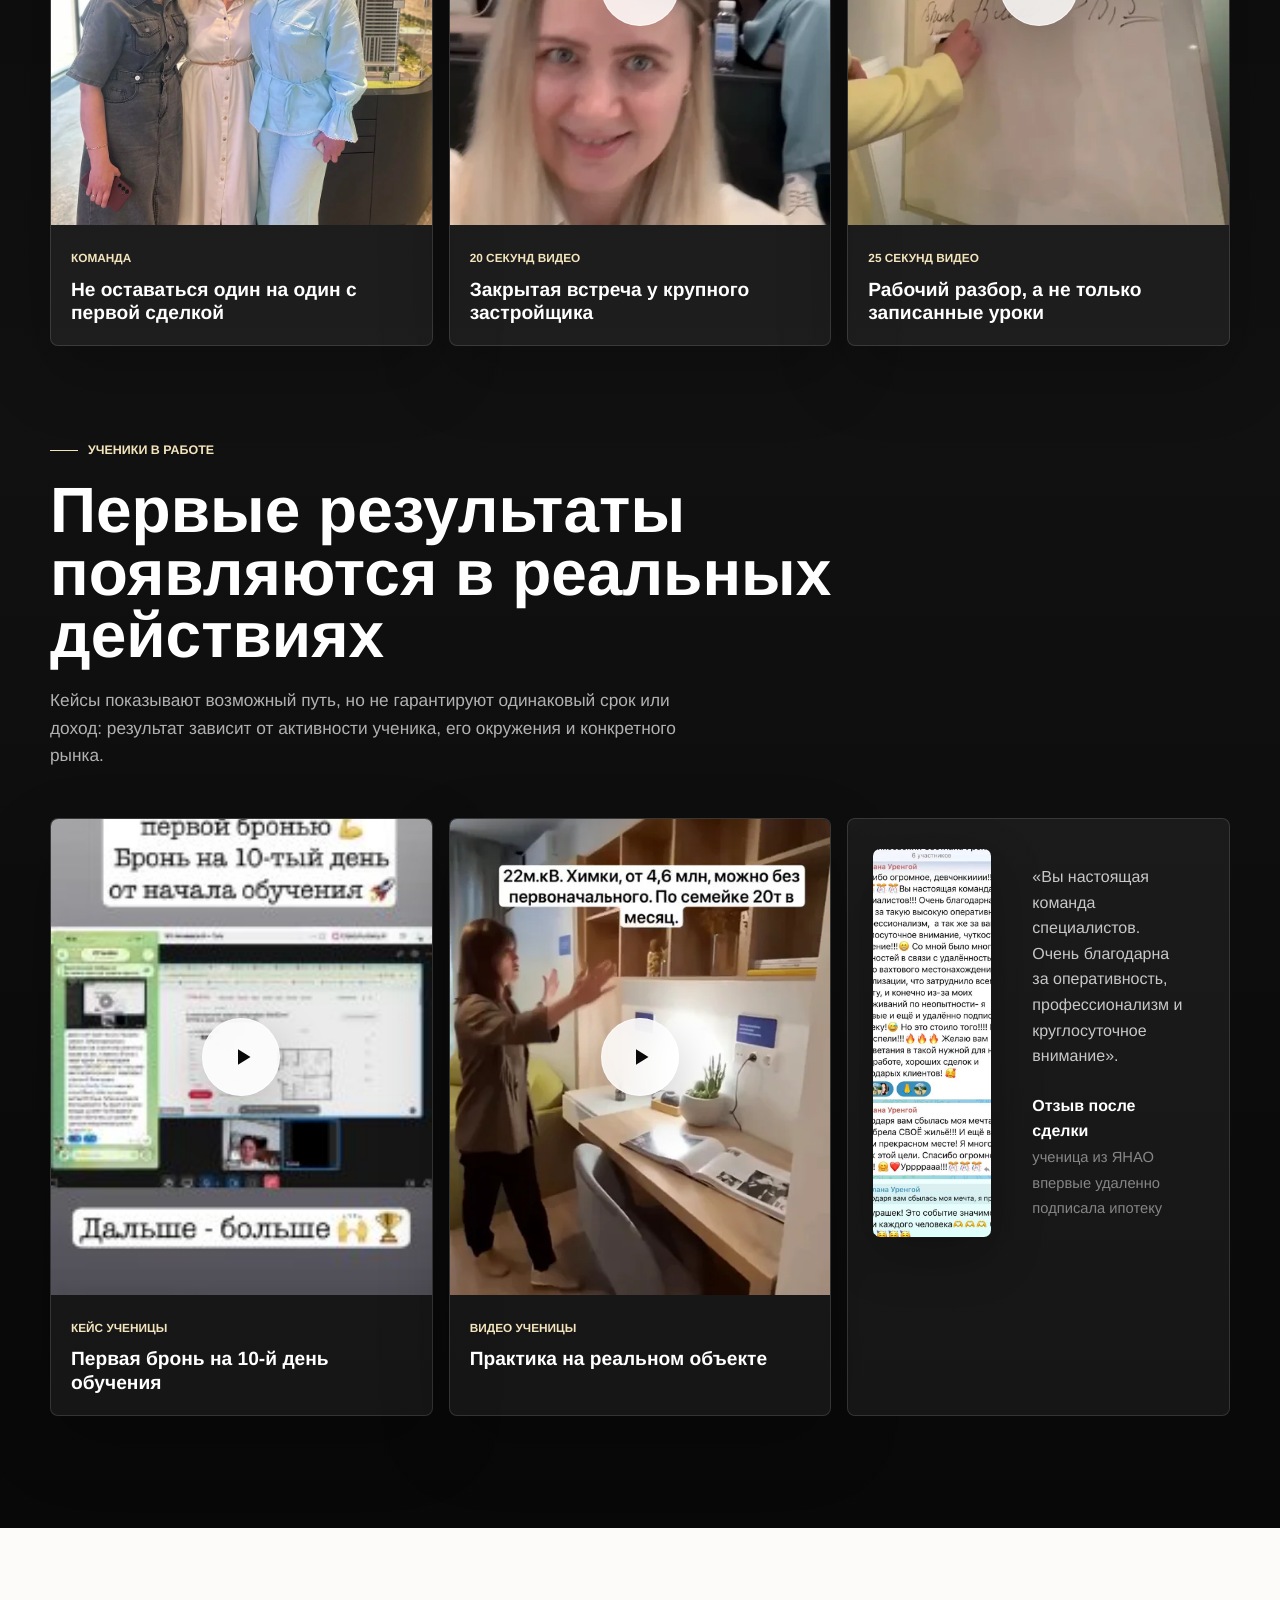
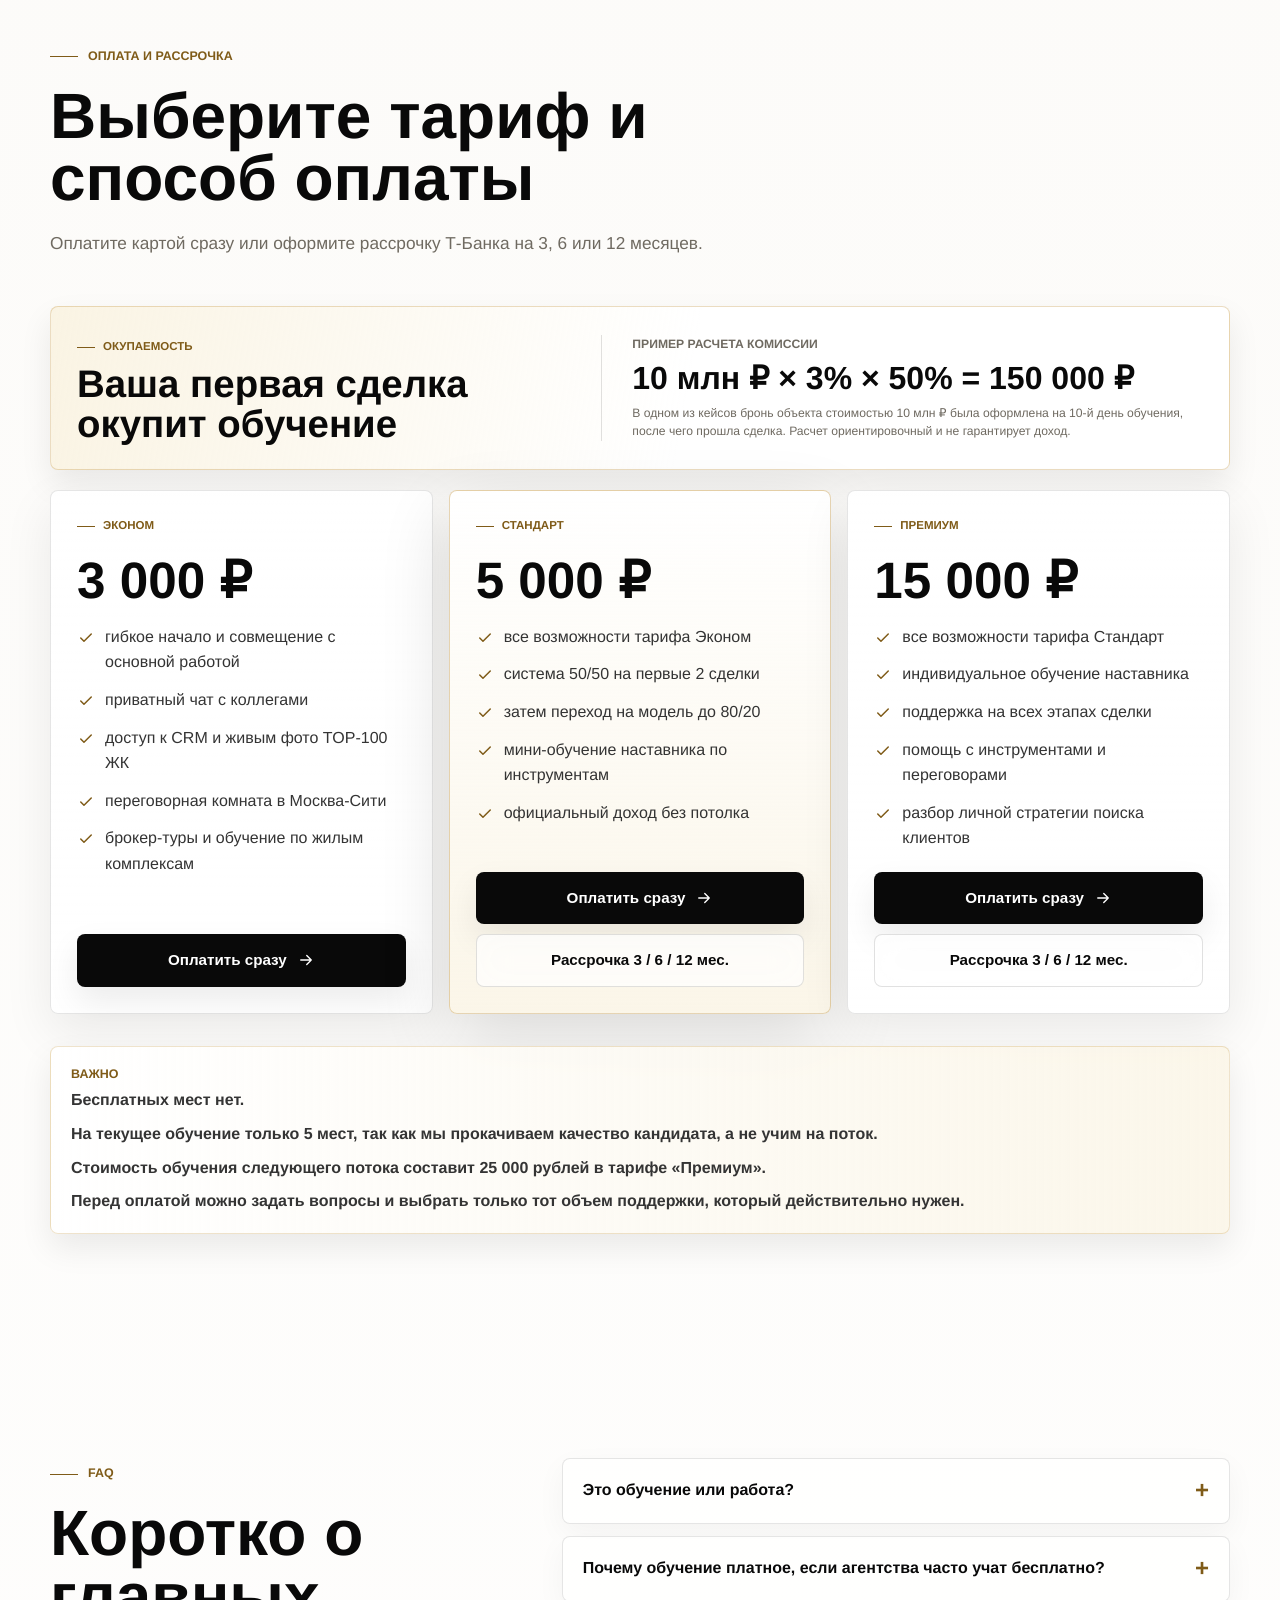
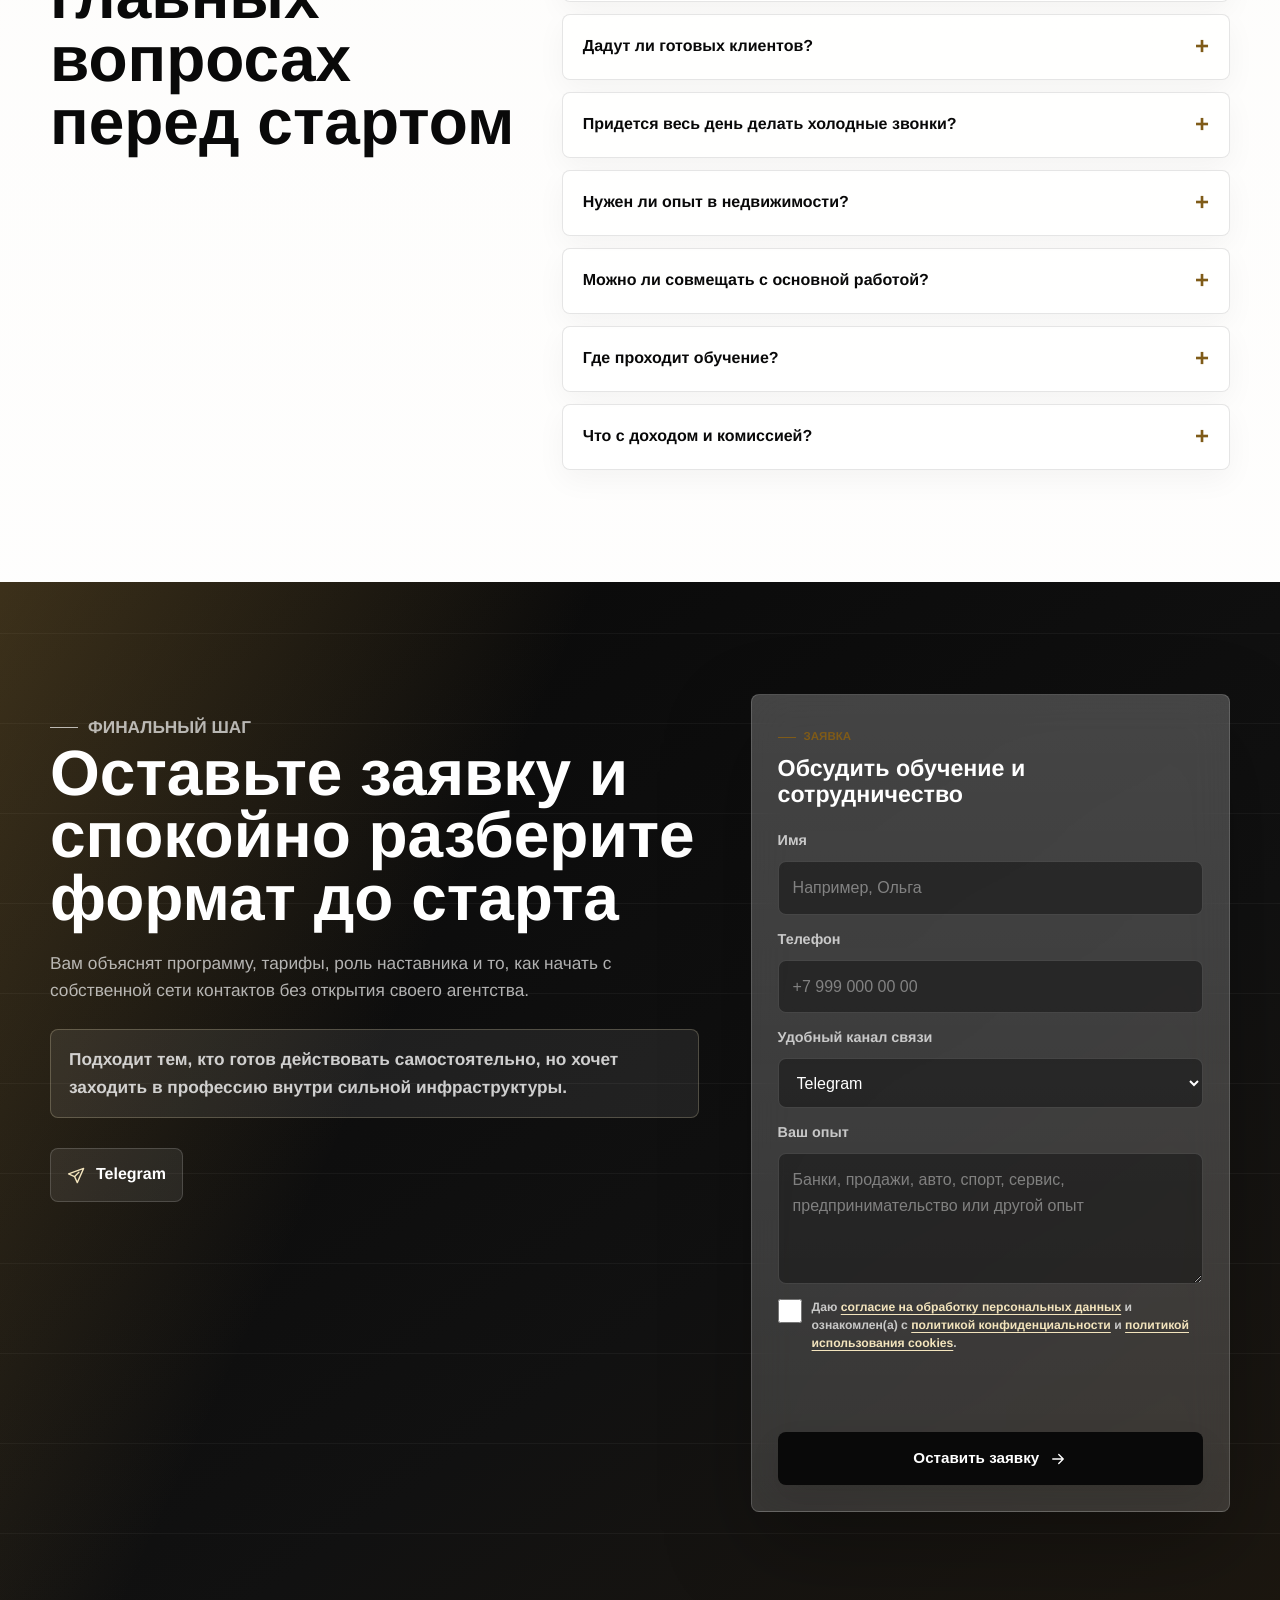
==== commit 5087db3e: "Replace Telegram contact with VictoryRealty" ====
--- a/index.html
+++ b/index.html
@@ -708,7 +708,7 @@
             <p class="cta-qualifier">Подходит тем, кто готов действовать самостоятельно, но хочет заходить в профессию внутри сильной инфраструктуры.</p>
 
             <div class="channel-buttons" aria-label="Выбор удобного канала связи">
-              <a class="channel-button" href="https://t.me/IvanMakeBusiness" target="_blank" rel="noopener">
+              <a class="channel-button" href="https://t.me/VictoryRealty" target="_blank" rel="noopener">
                 <svg aria-hidden="true"><use href="#icon-send"></use></svg>
                 Telegram
               </a>
@@ -917,7 +917,7 @@
             <svg aria-hidden="true"><use href="#icon-arrow"></use></svg>
           </button>
           <div class="tbank-button-host" data-tbank-button-host hidden></div>
-          <p class="installment-fallback" data-tbank-fallback hidden>Кнопка банка не загрузилась. Обновите страницу или <a href="https://t.me/IvanMakeBusiness" target="_blank" rel="noopener">напишите в Telegram</a>.</p>
+          <p class="installment-fallback" data-tbank-fallback hidden>Кнопка банка не загрузилась. Обновите страницу или <a href="https://t.me/VictoryRealty" target="_blank" rel="noopener">напишите в Telegram</a>.</p>
           <p class="payment-form__note">Анкета откроется на защищенной странице Т-Банка. Расчет предварительный; решение и итоговые условия определяет банк.</p>
         </form>
       </div>
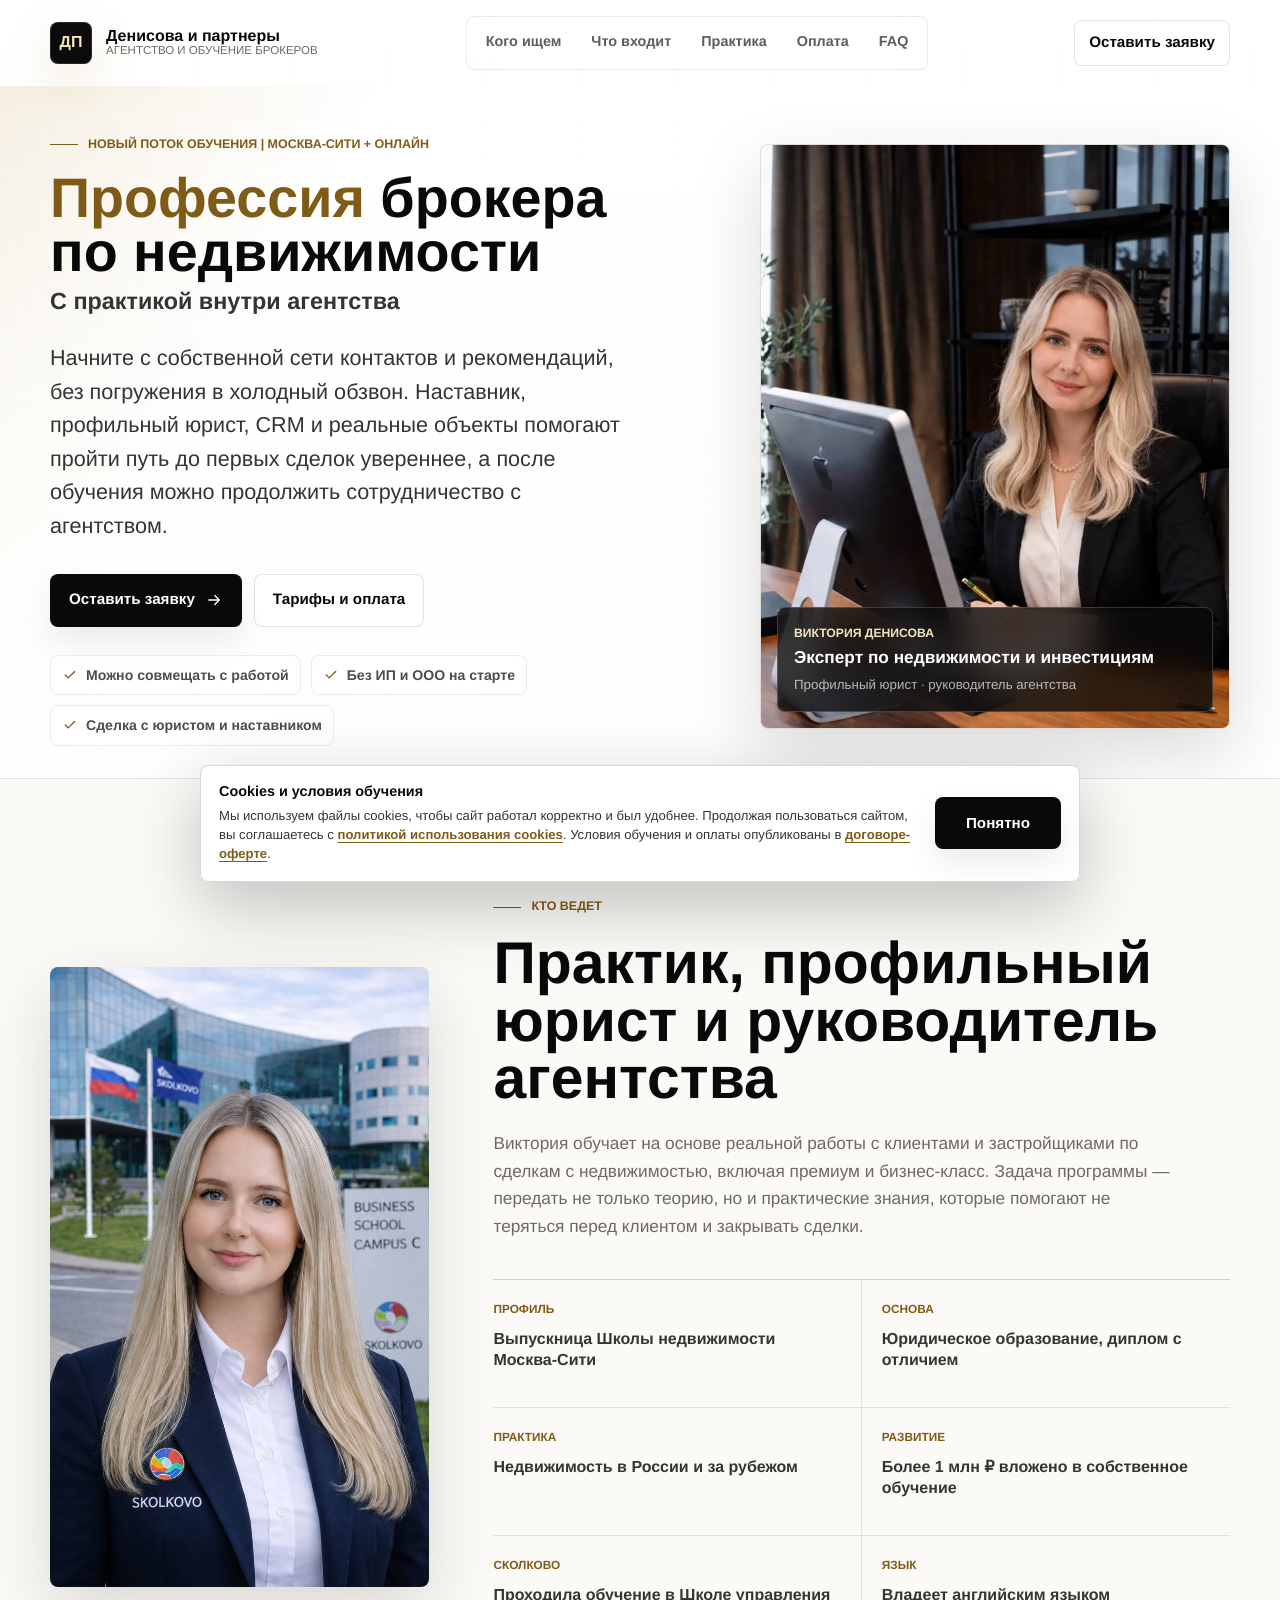
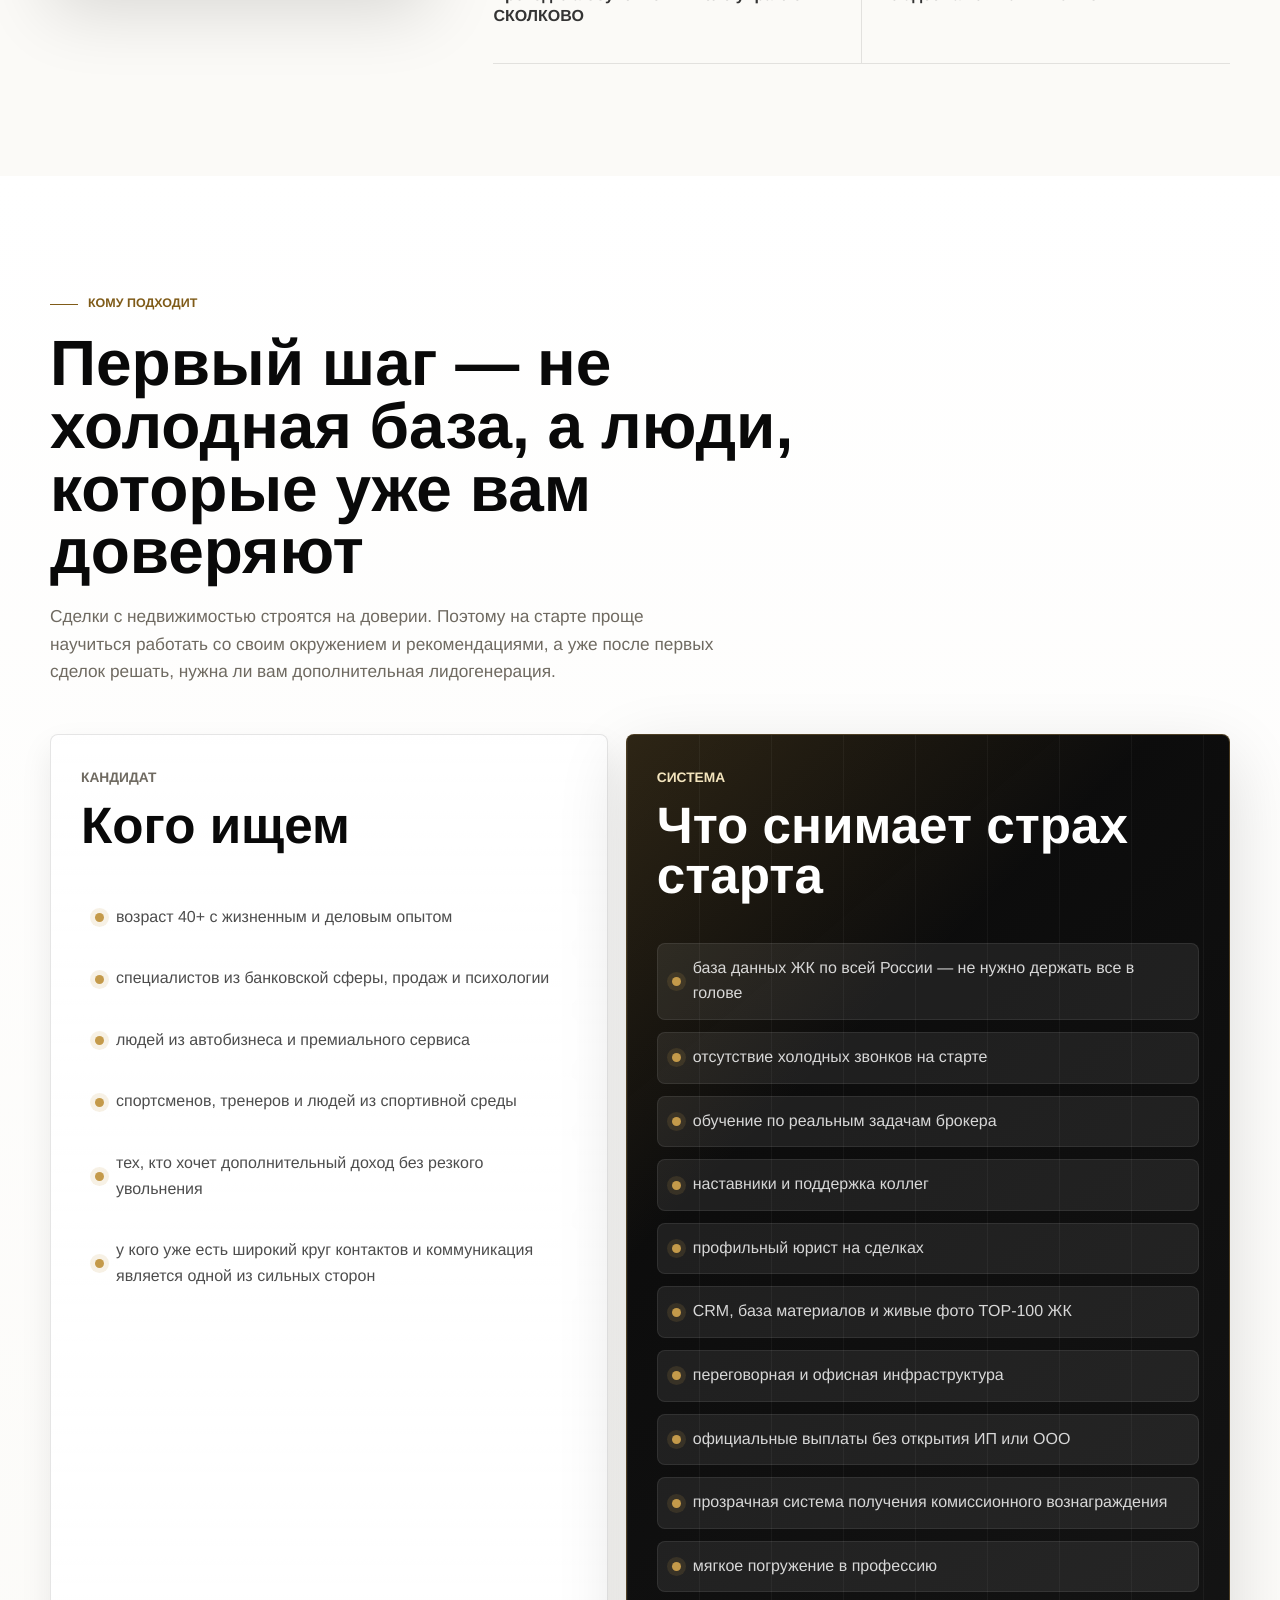
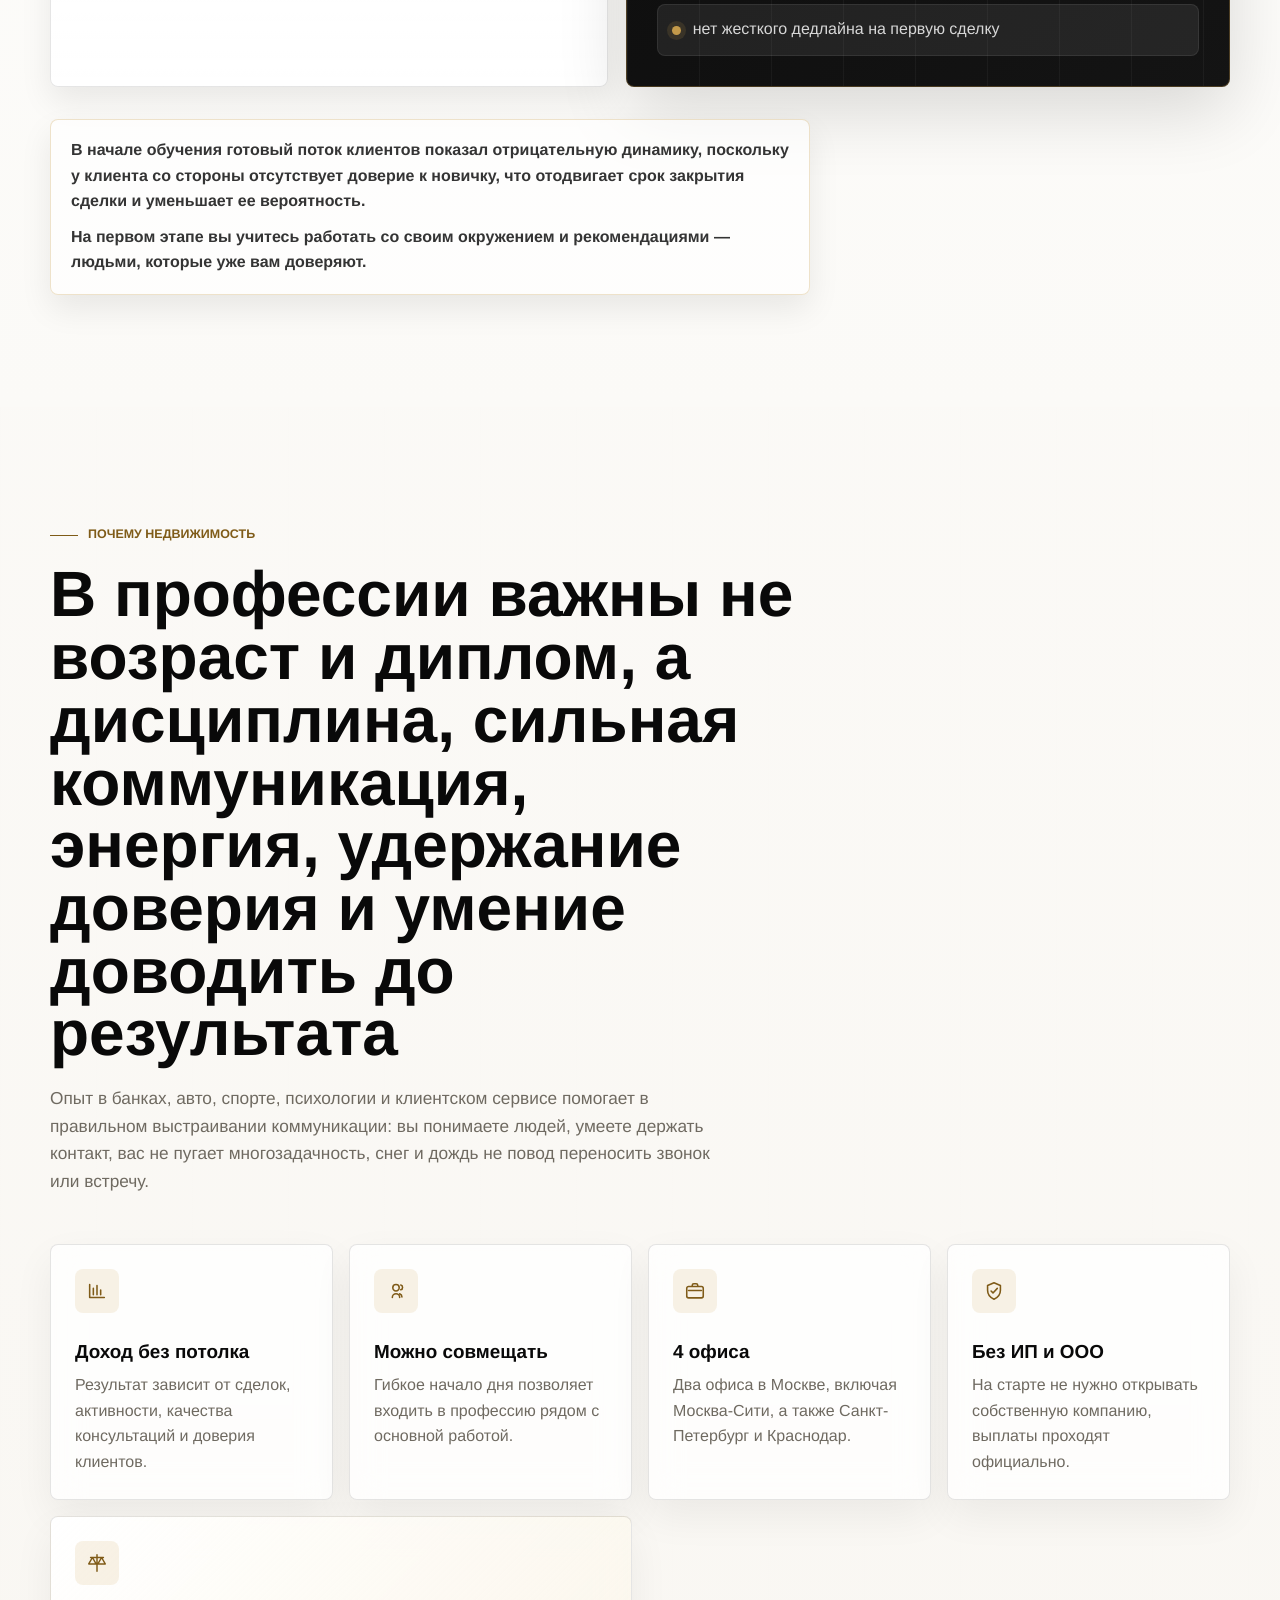
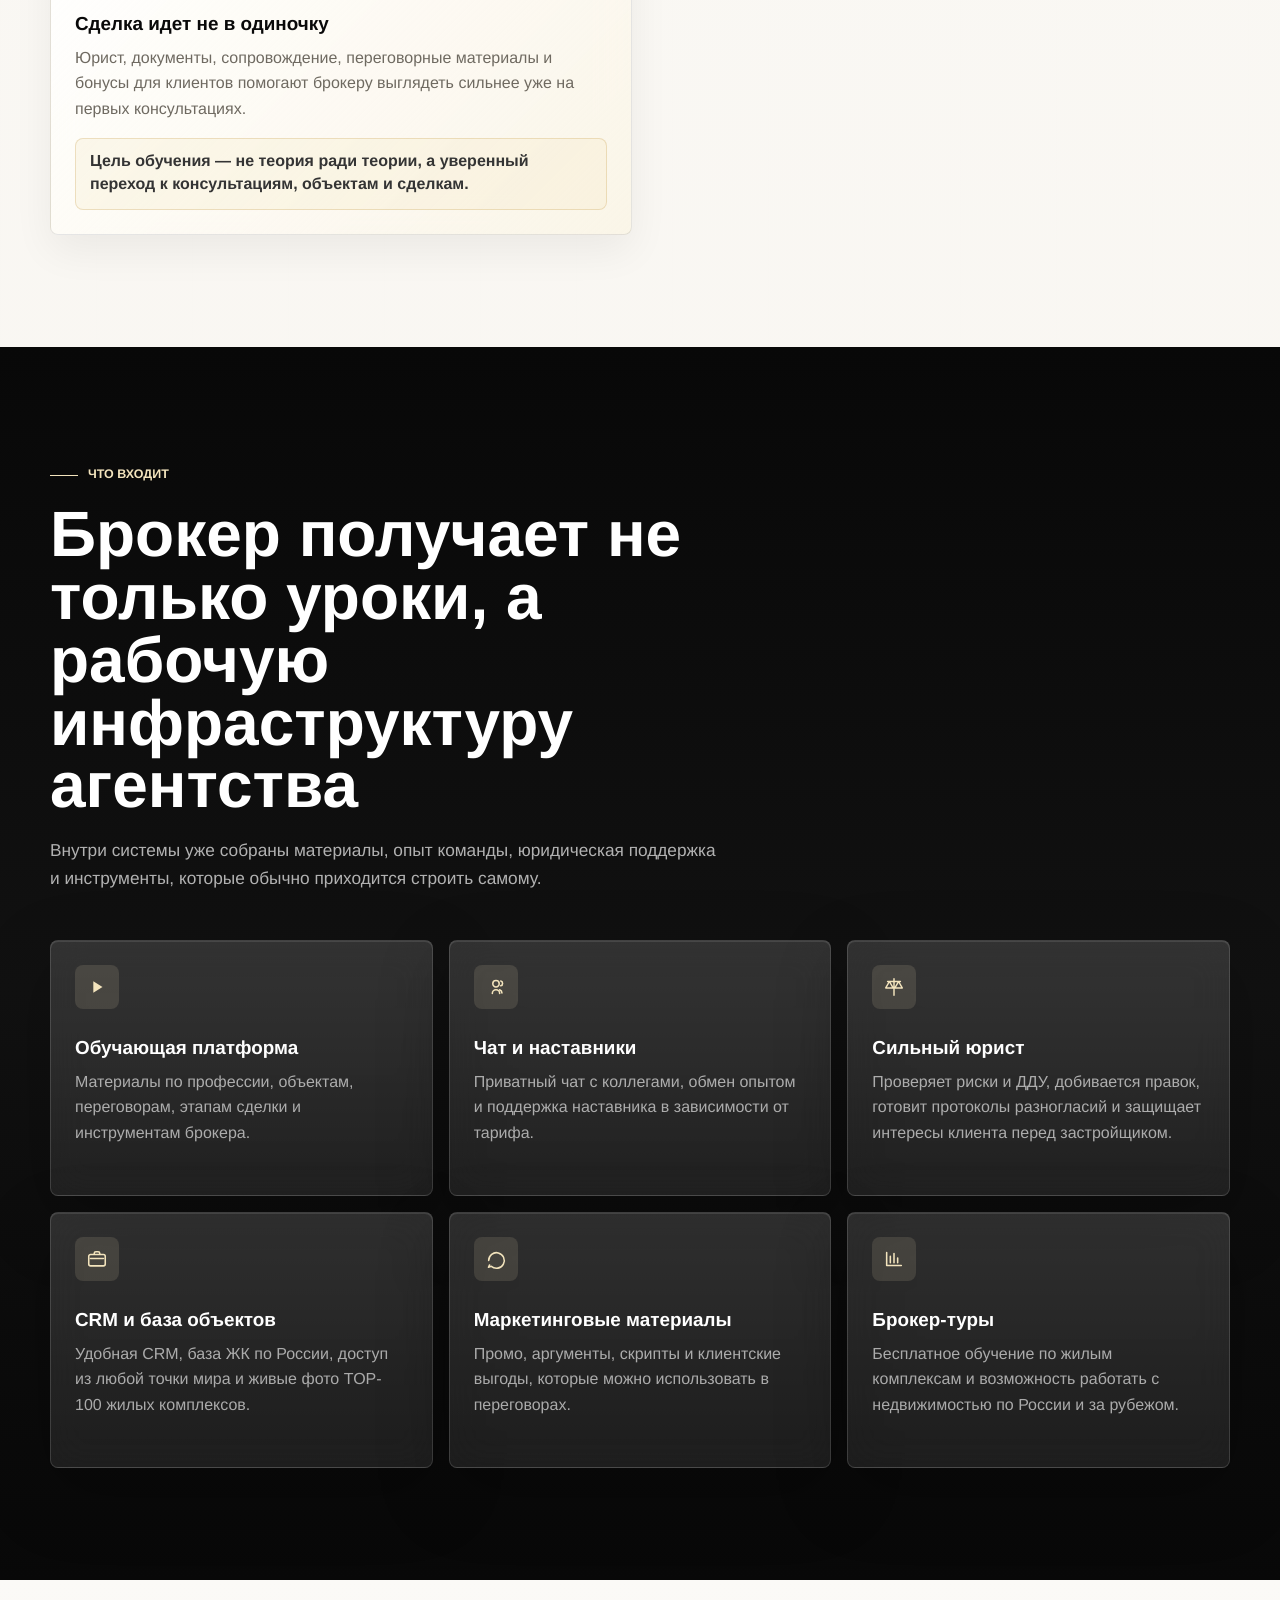
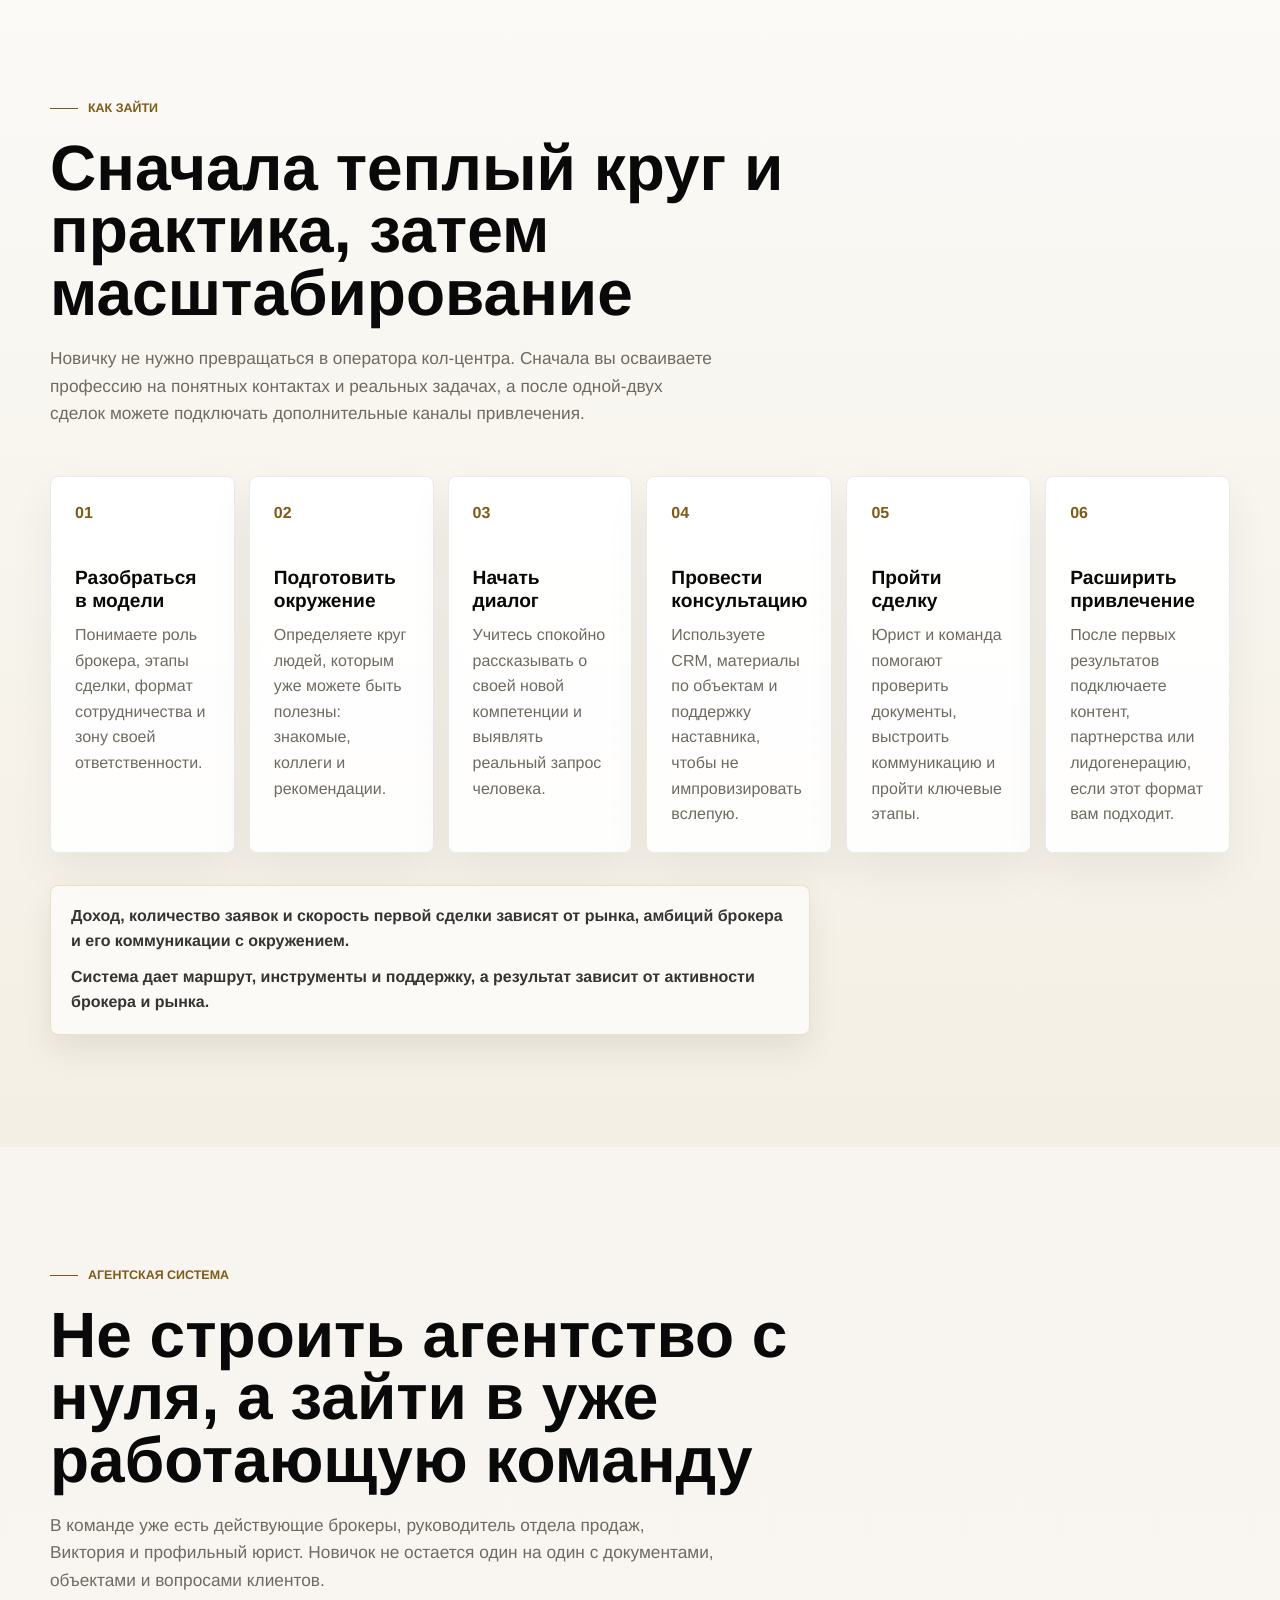
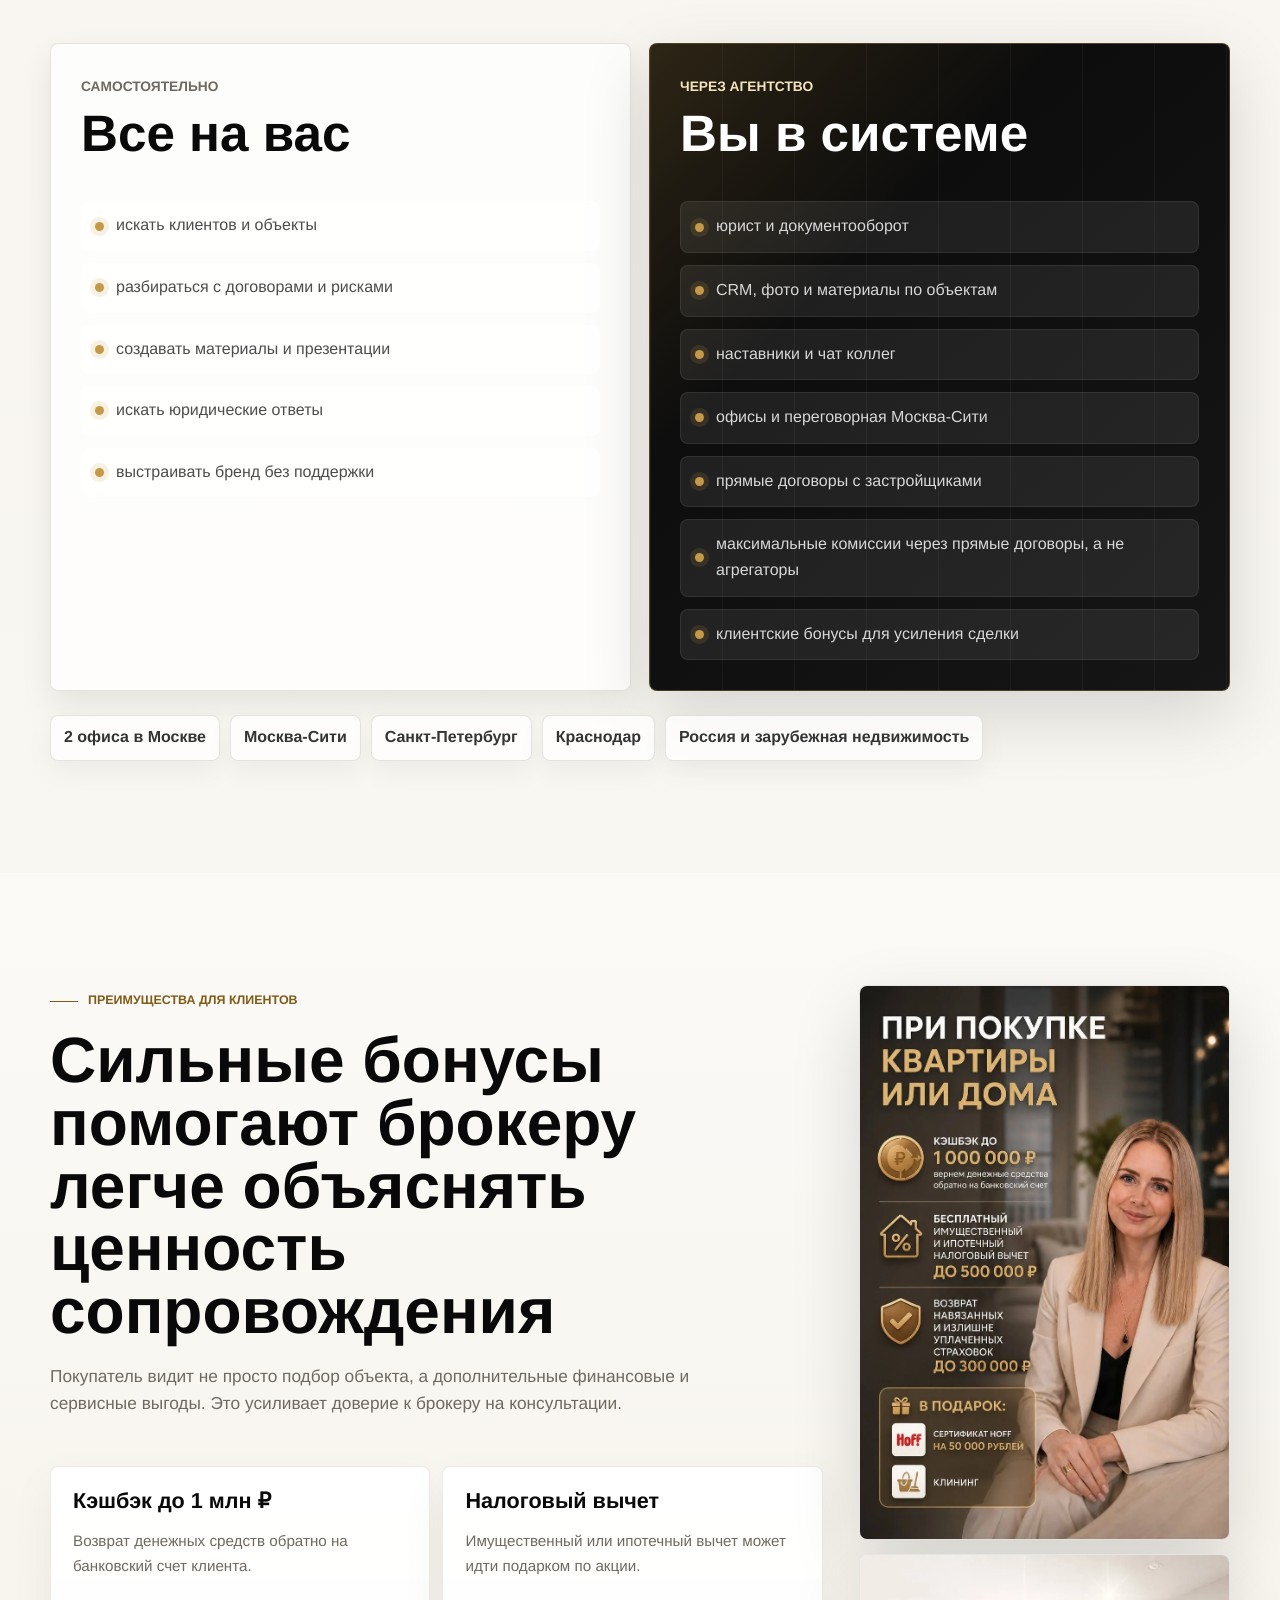
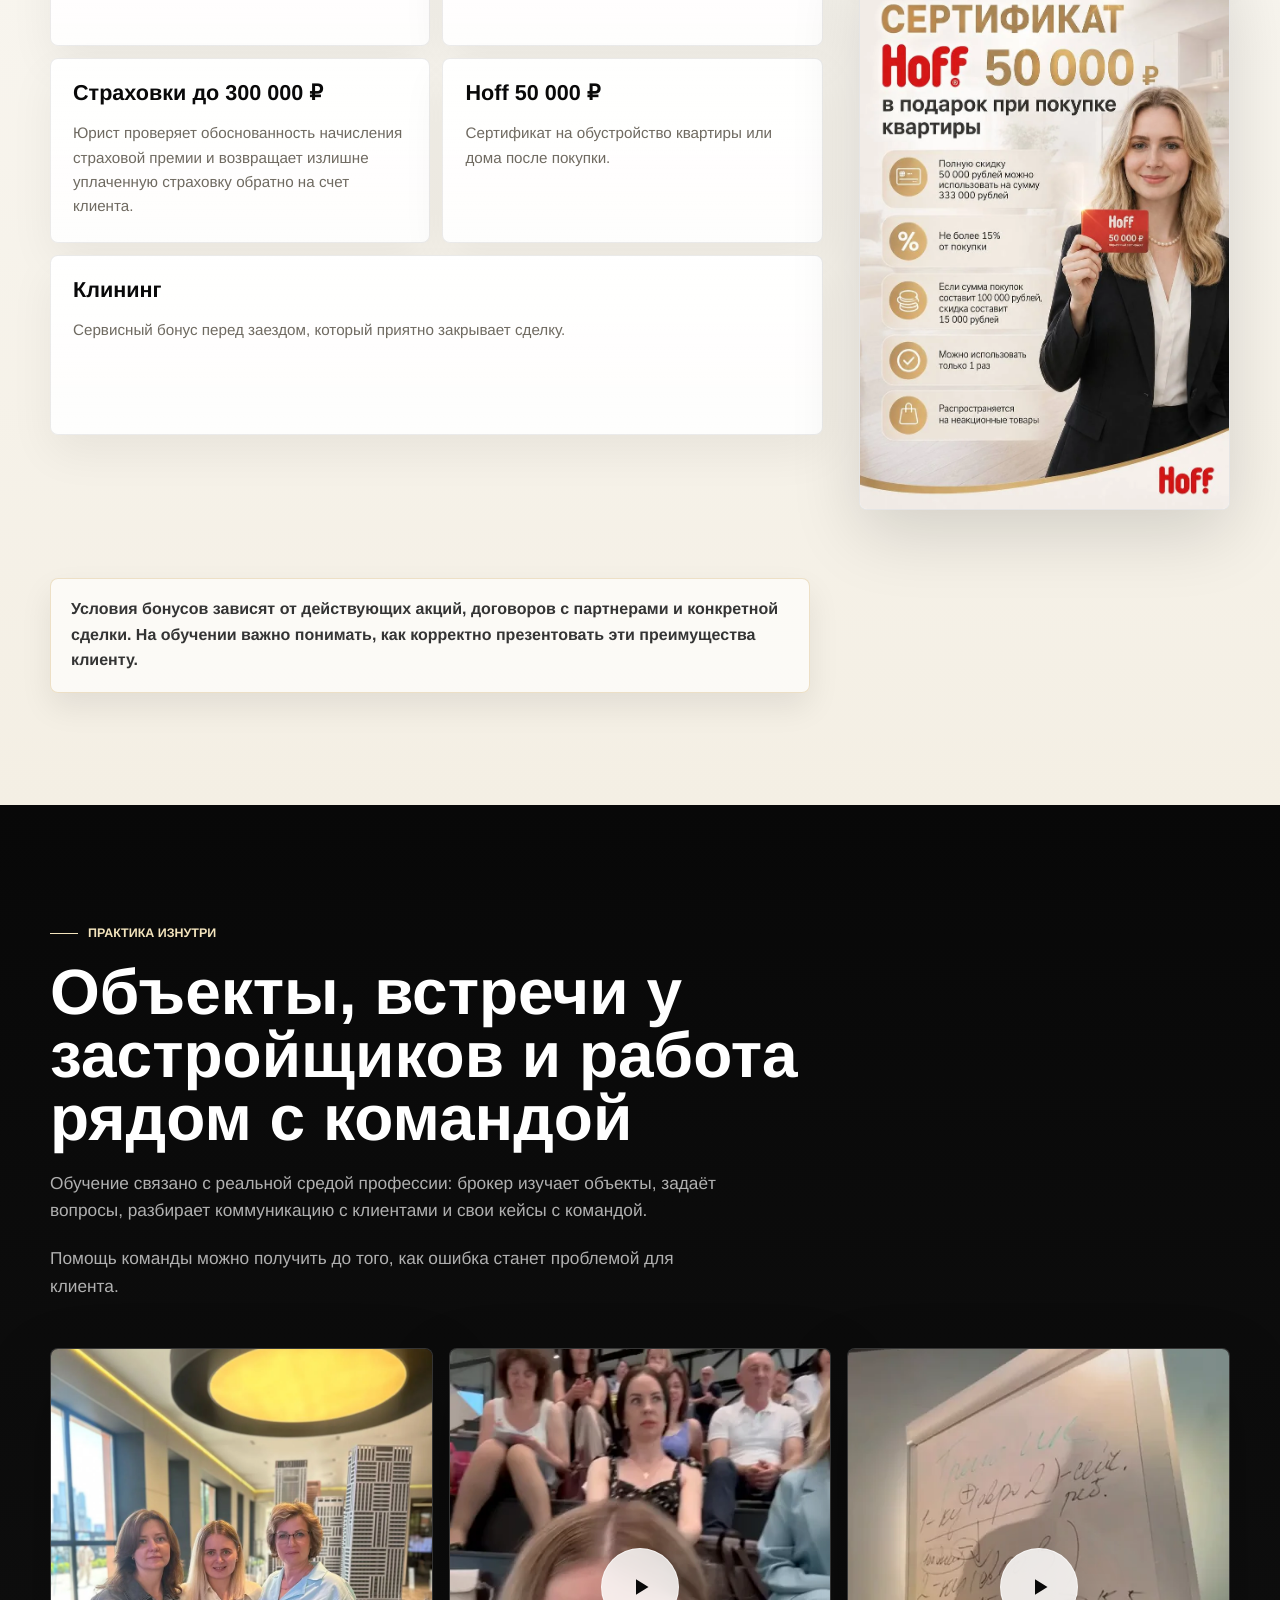
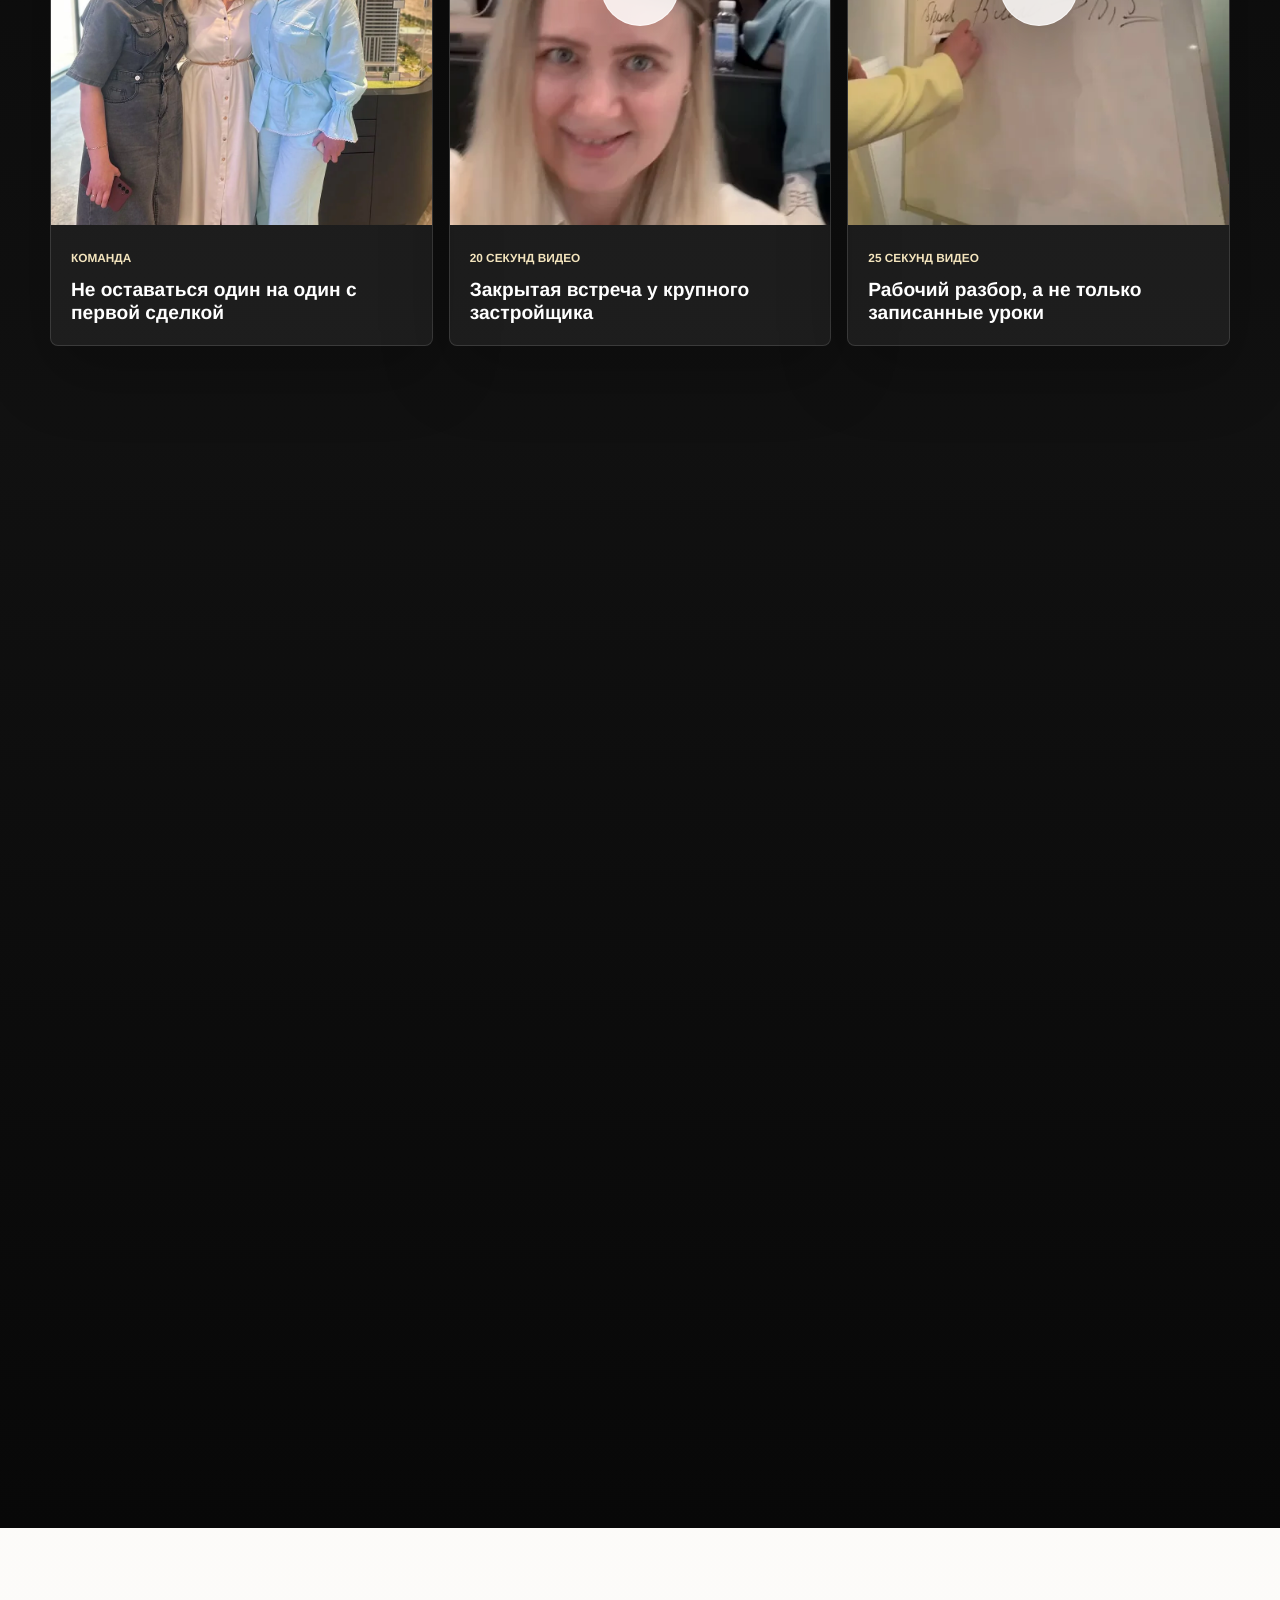
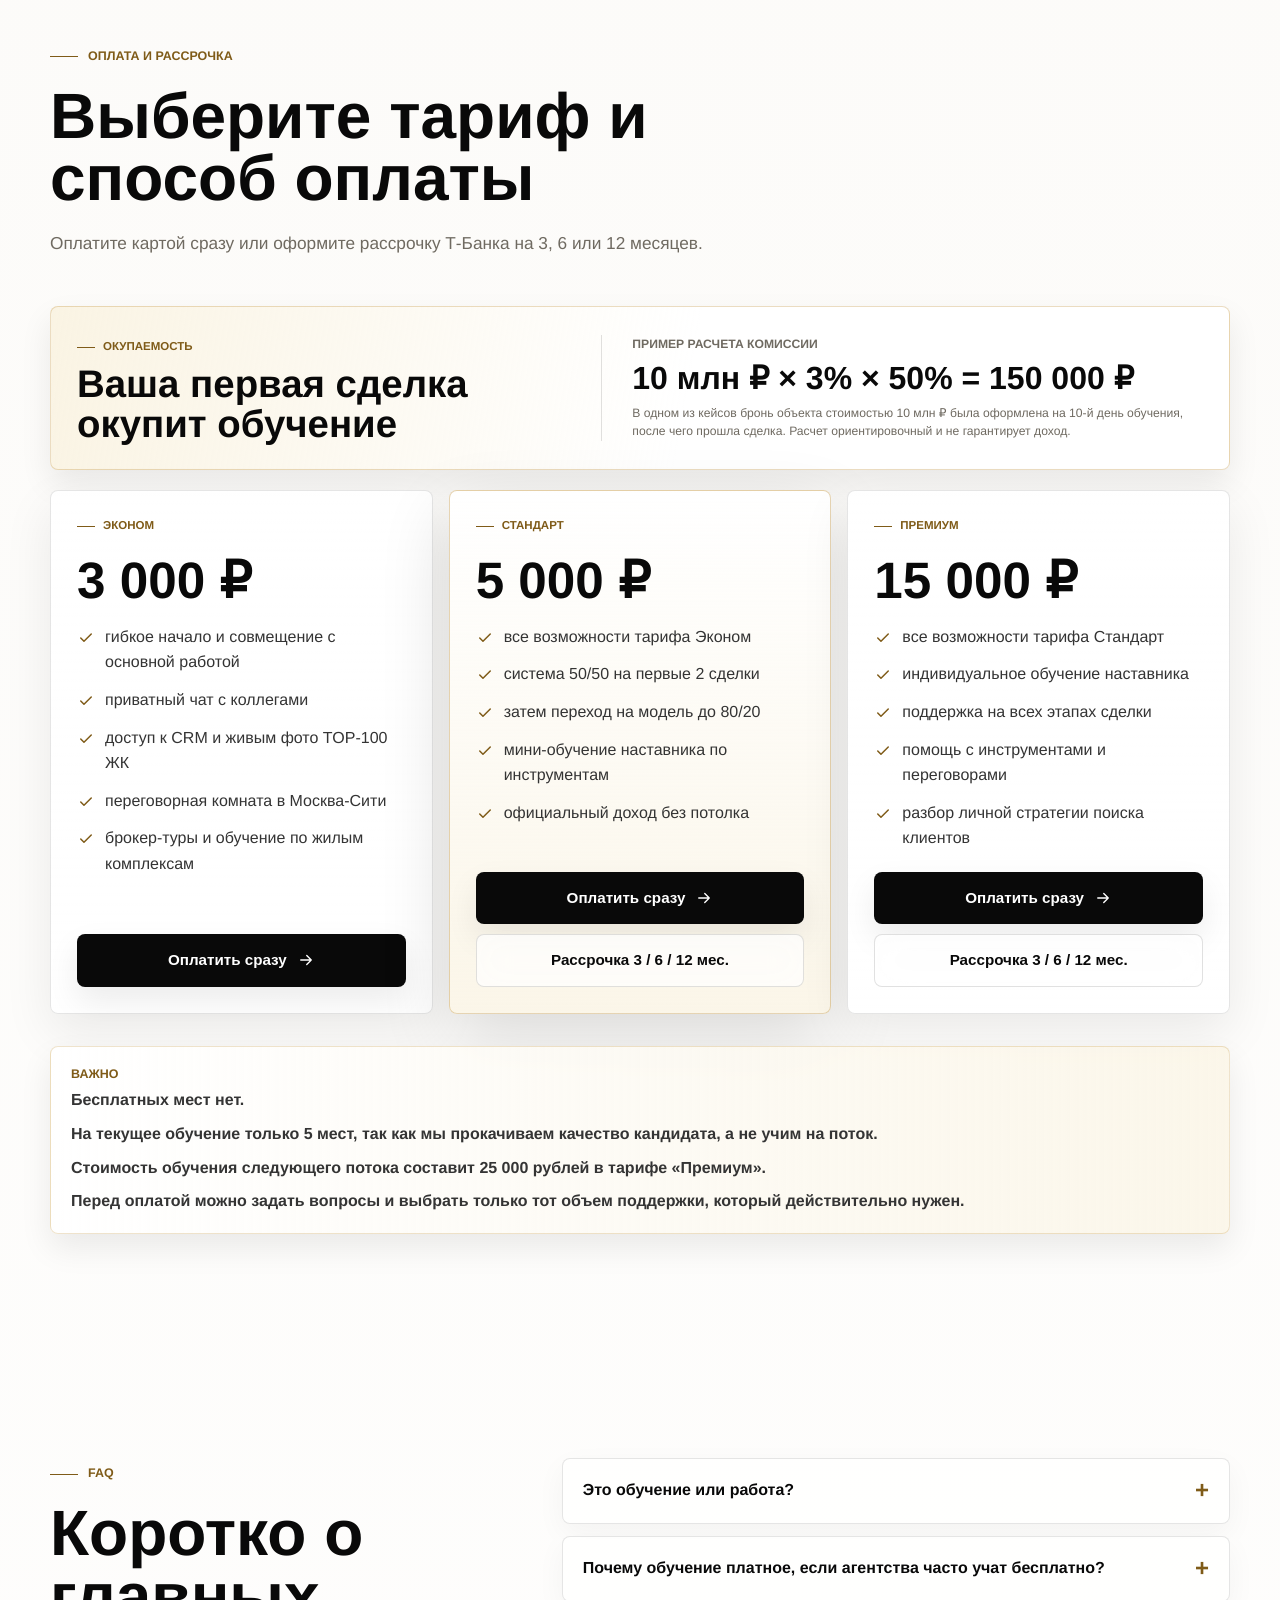
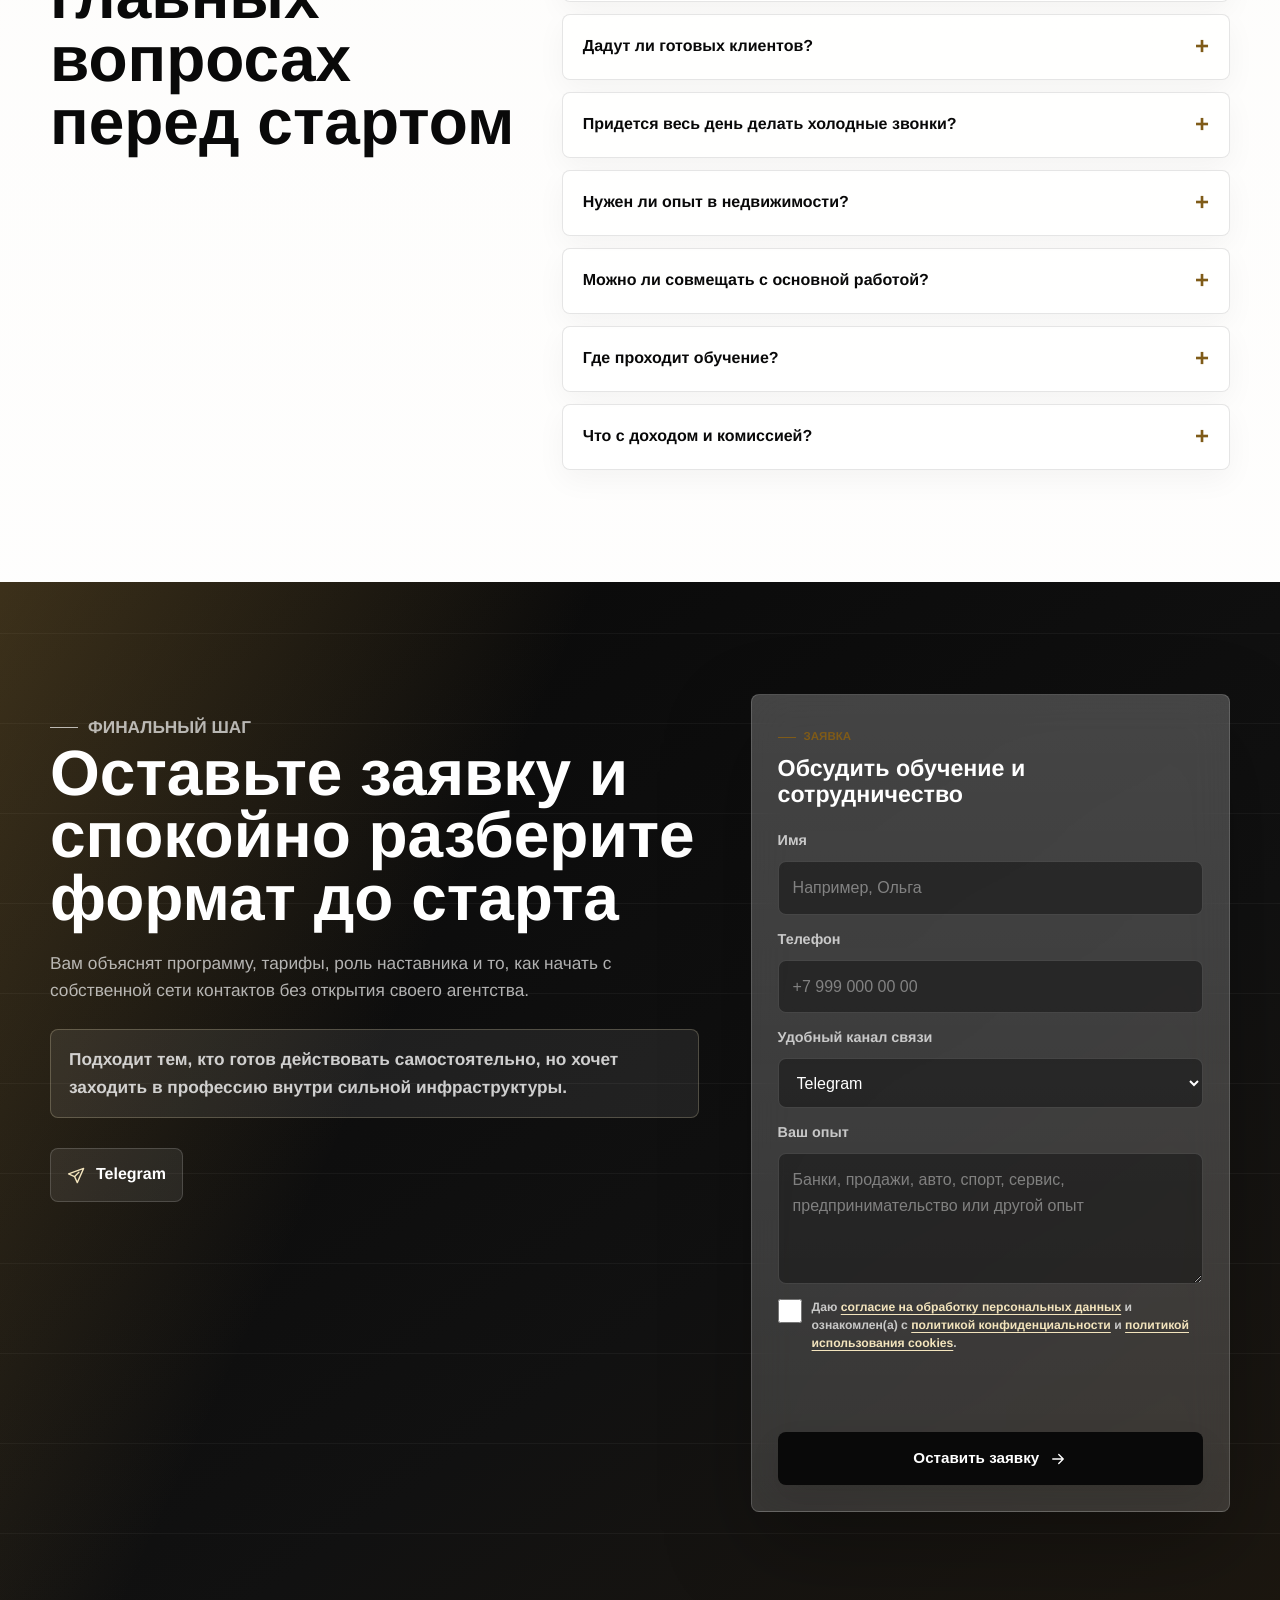
==== commit ee0938bd: "Replace public contact email with Victoria email" ====
--- a/index.html
+++ b/index.html
@@ -769,7 +769,7 @@
         </div>
         <div class="footer-contacts">
           <a href="tel:+79266391393">+7 926 639-13-93</a>
-          <a href="mailto:rappy@yandex.ru">rappy@yandex.ru</a>
+          <a href="mailto:ara474170@gmail.com">ara474170@gmail.com</a>
         </div>
         <div class="footer-documents" data-copy-protected>
           <strong class="footer-documents__title">Правовые документы</strong>
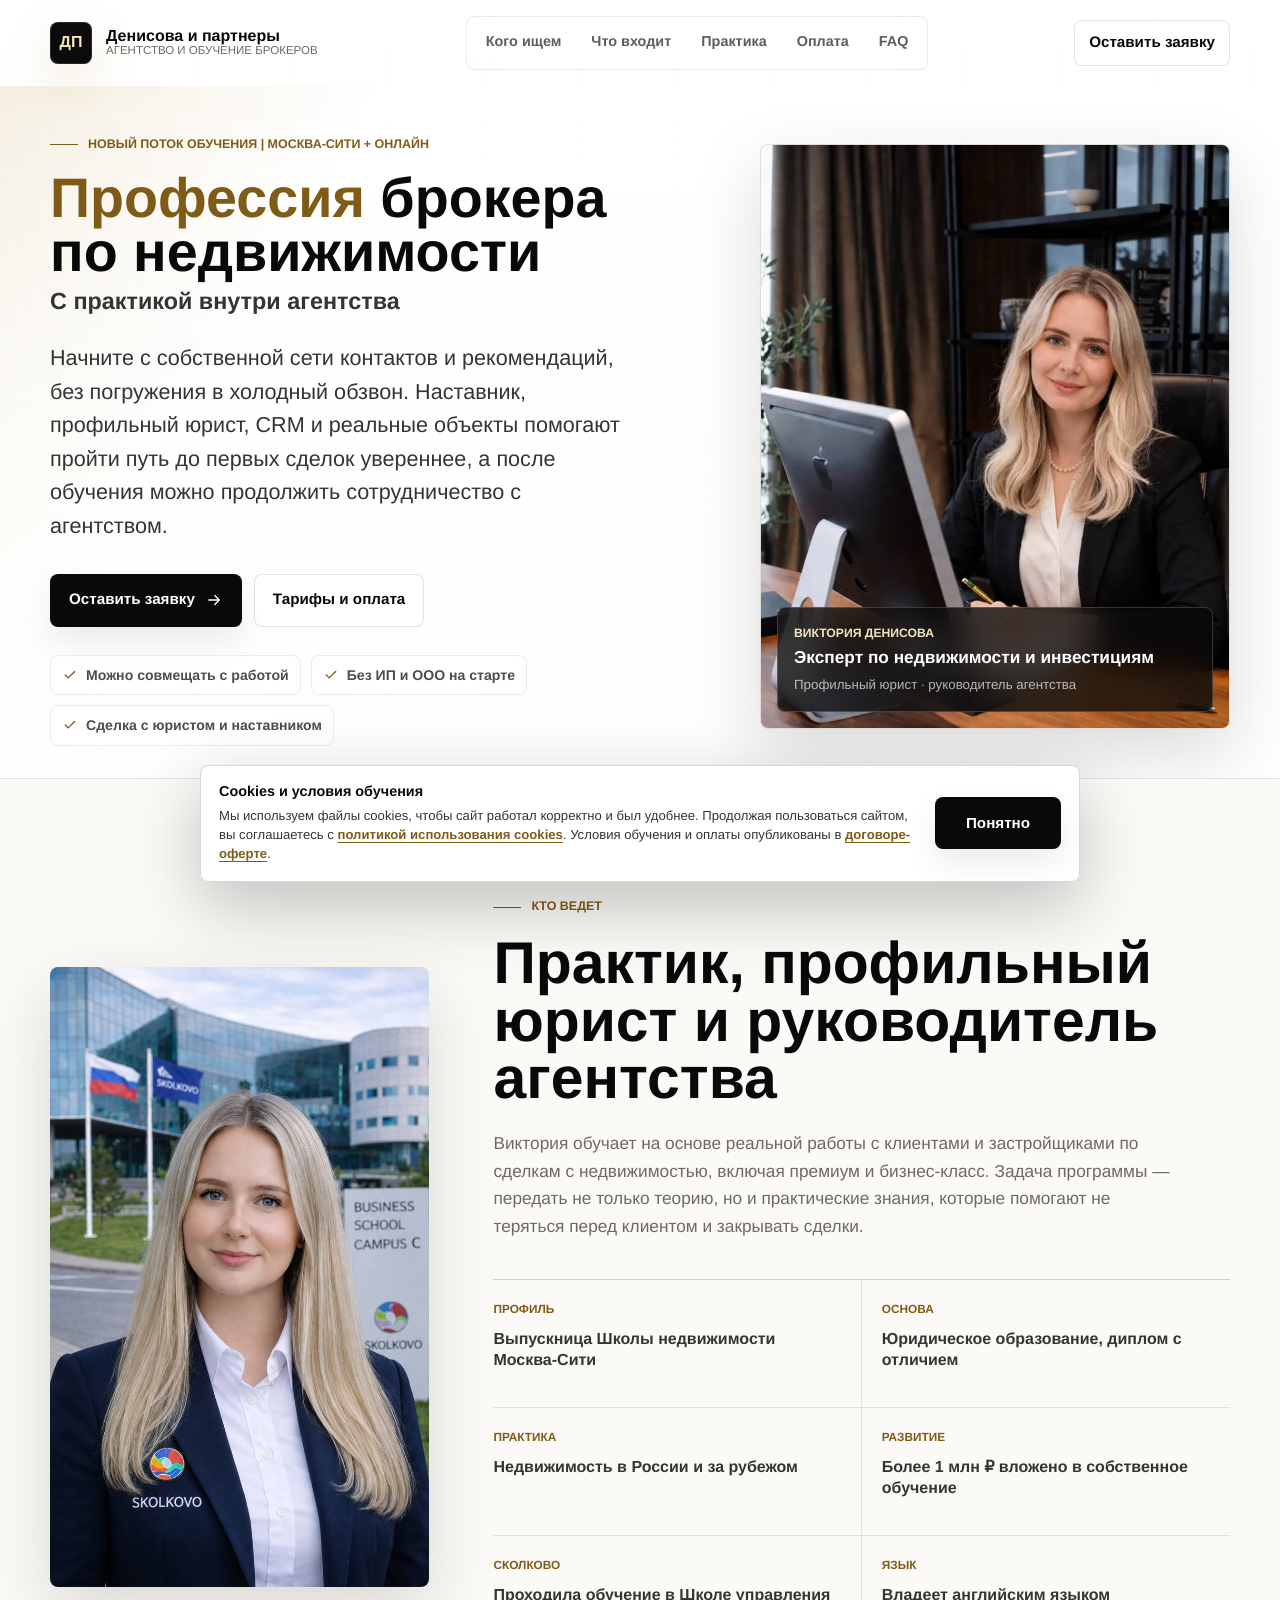
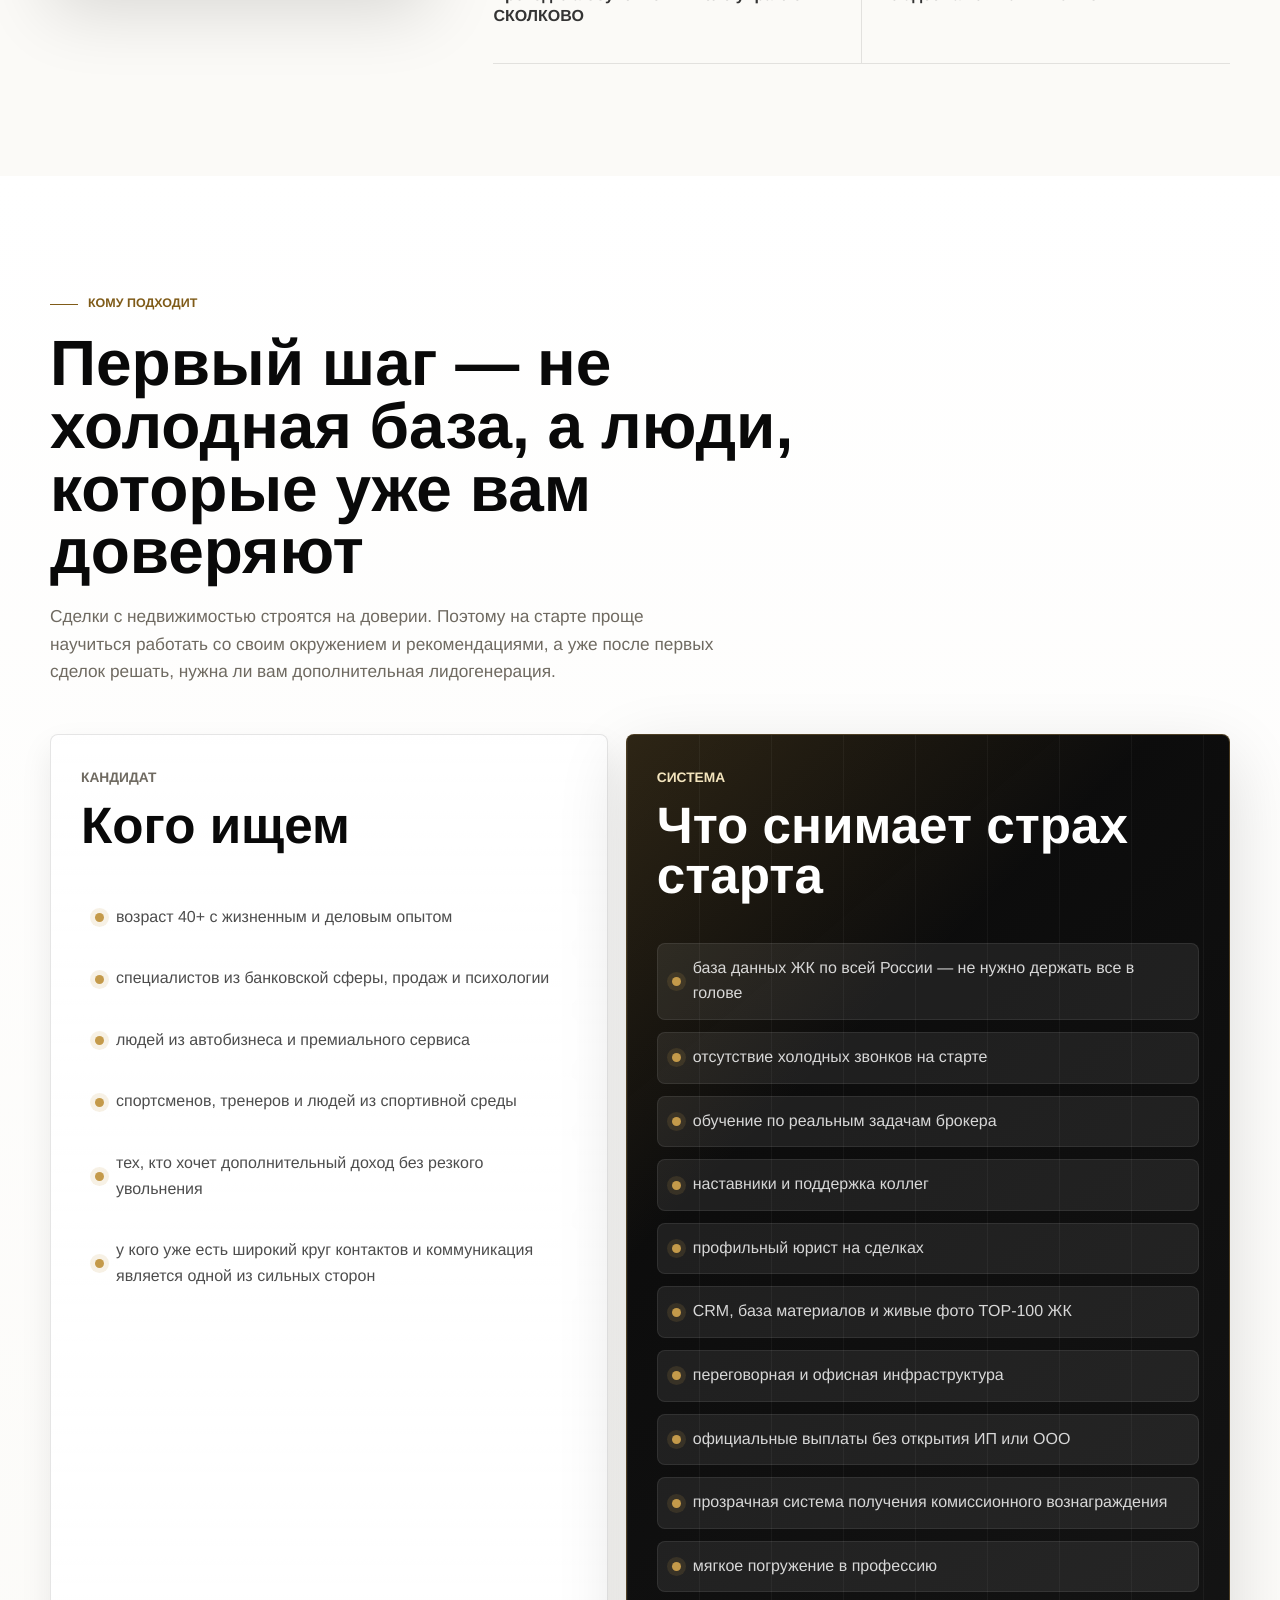
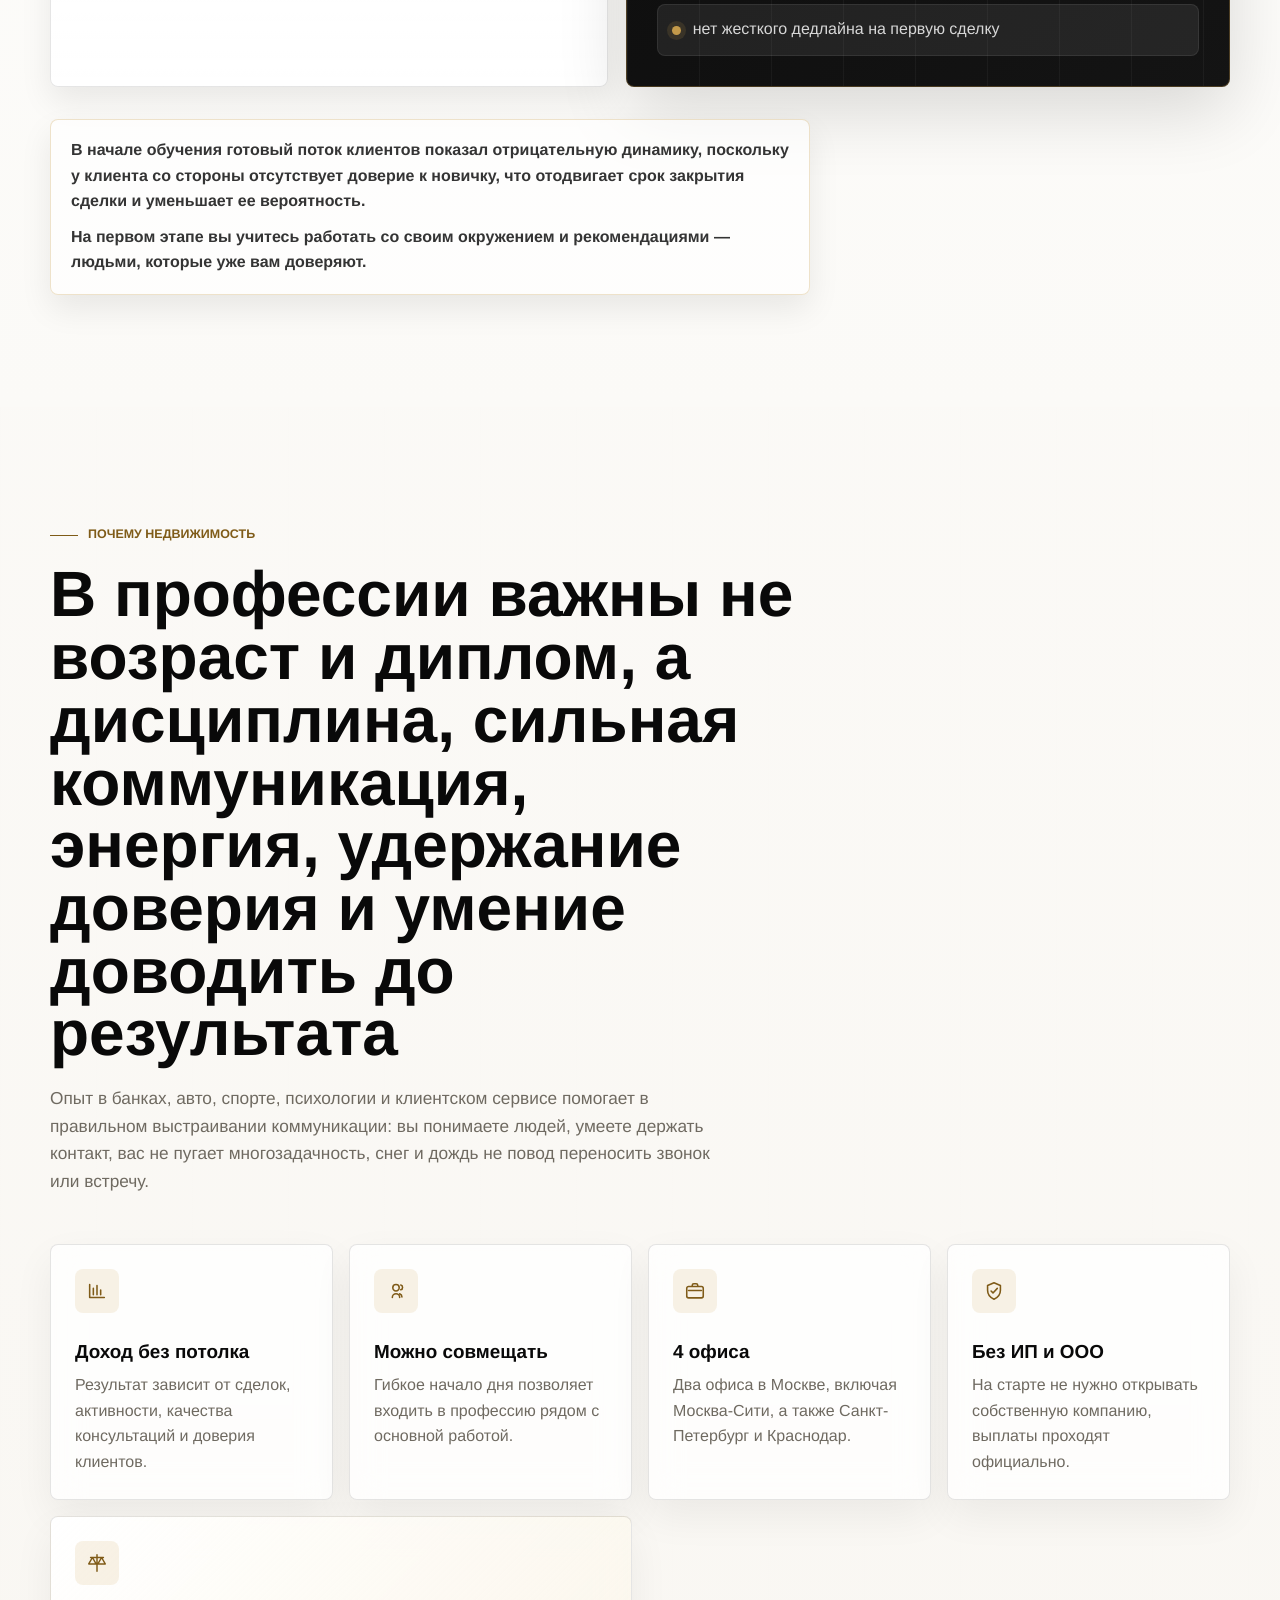
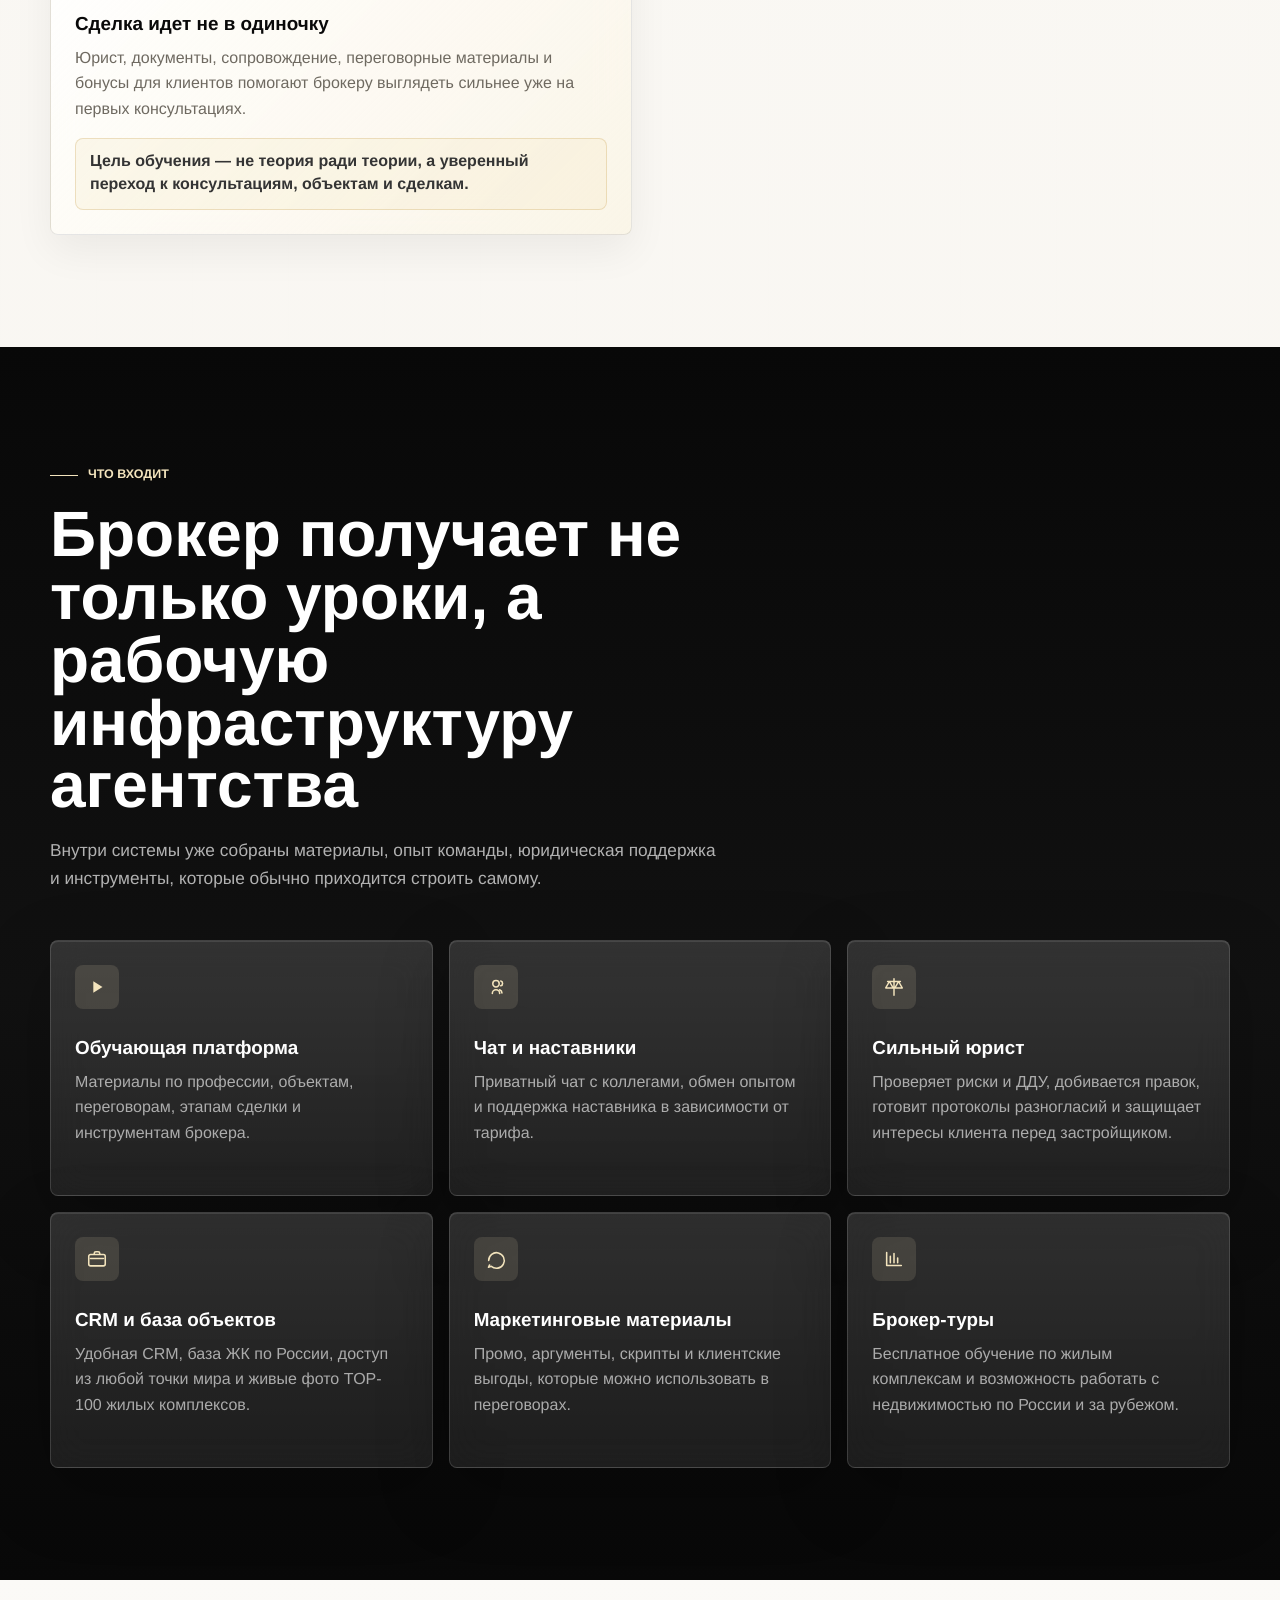
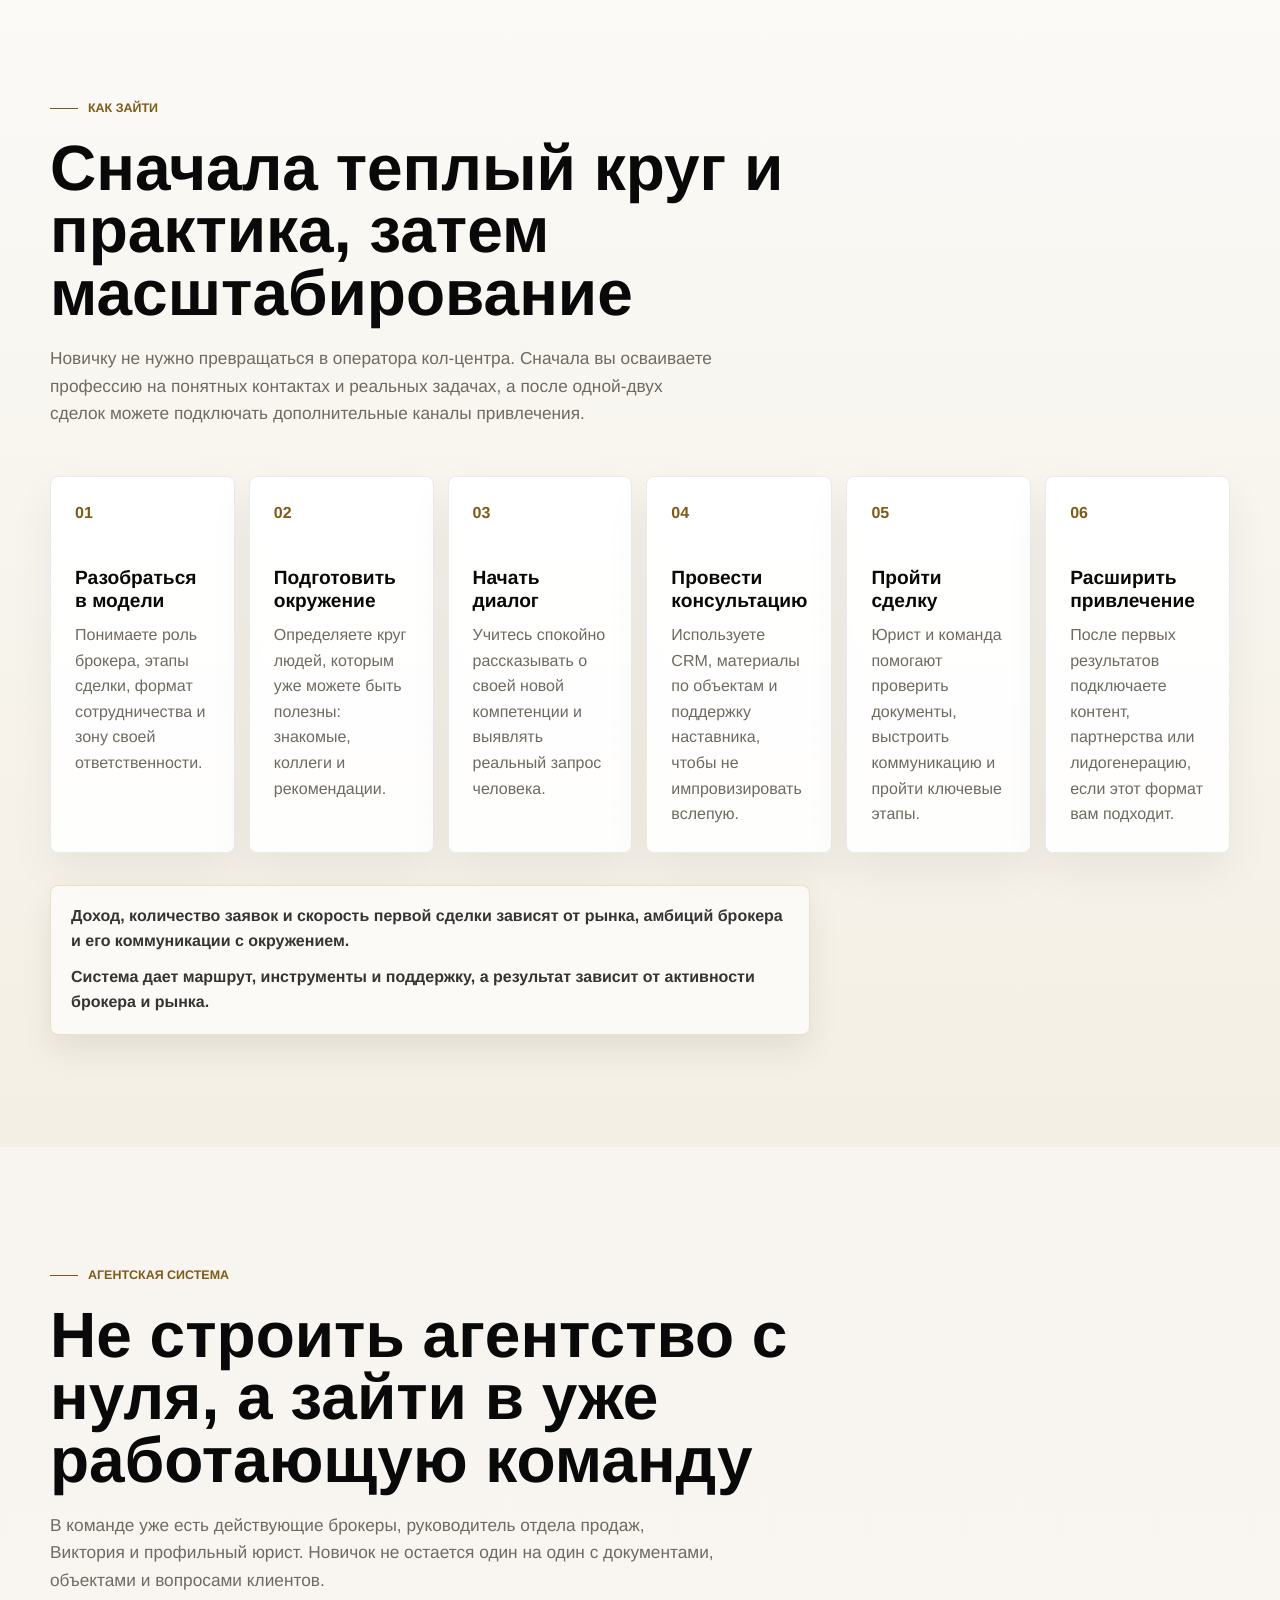
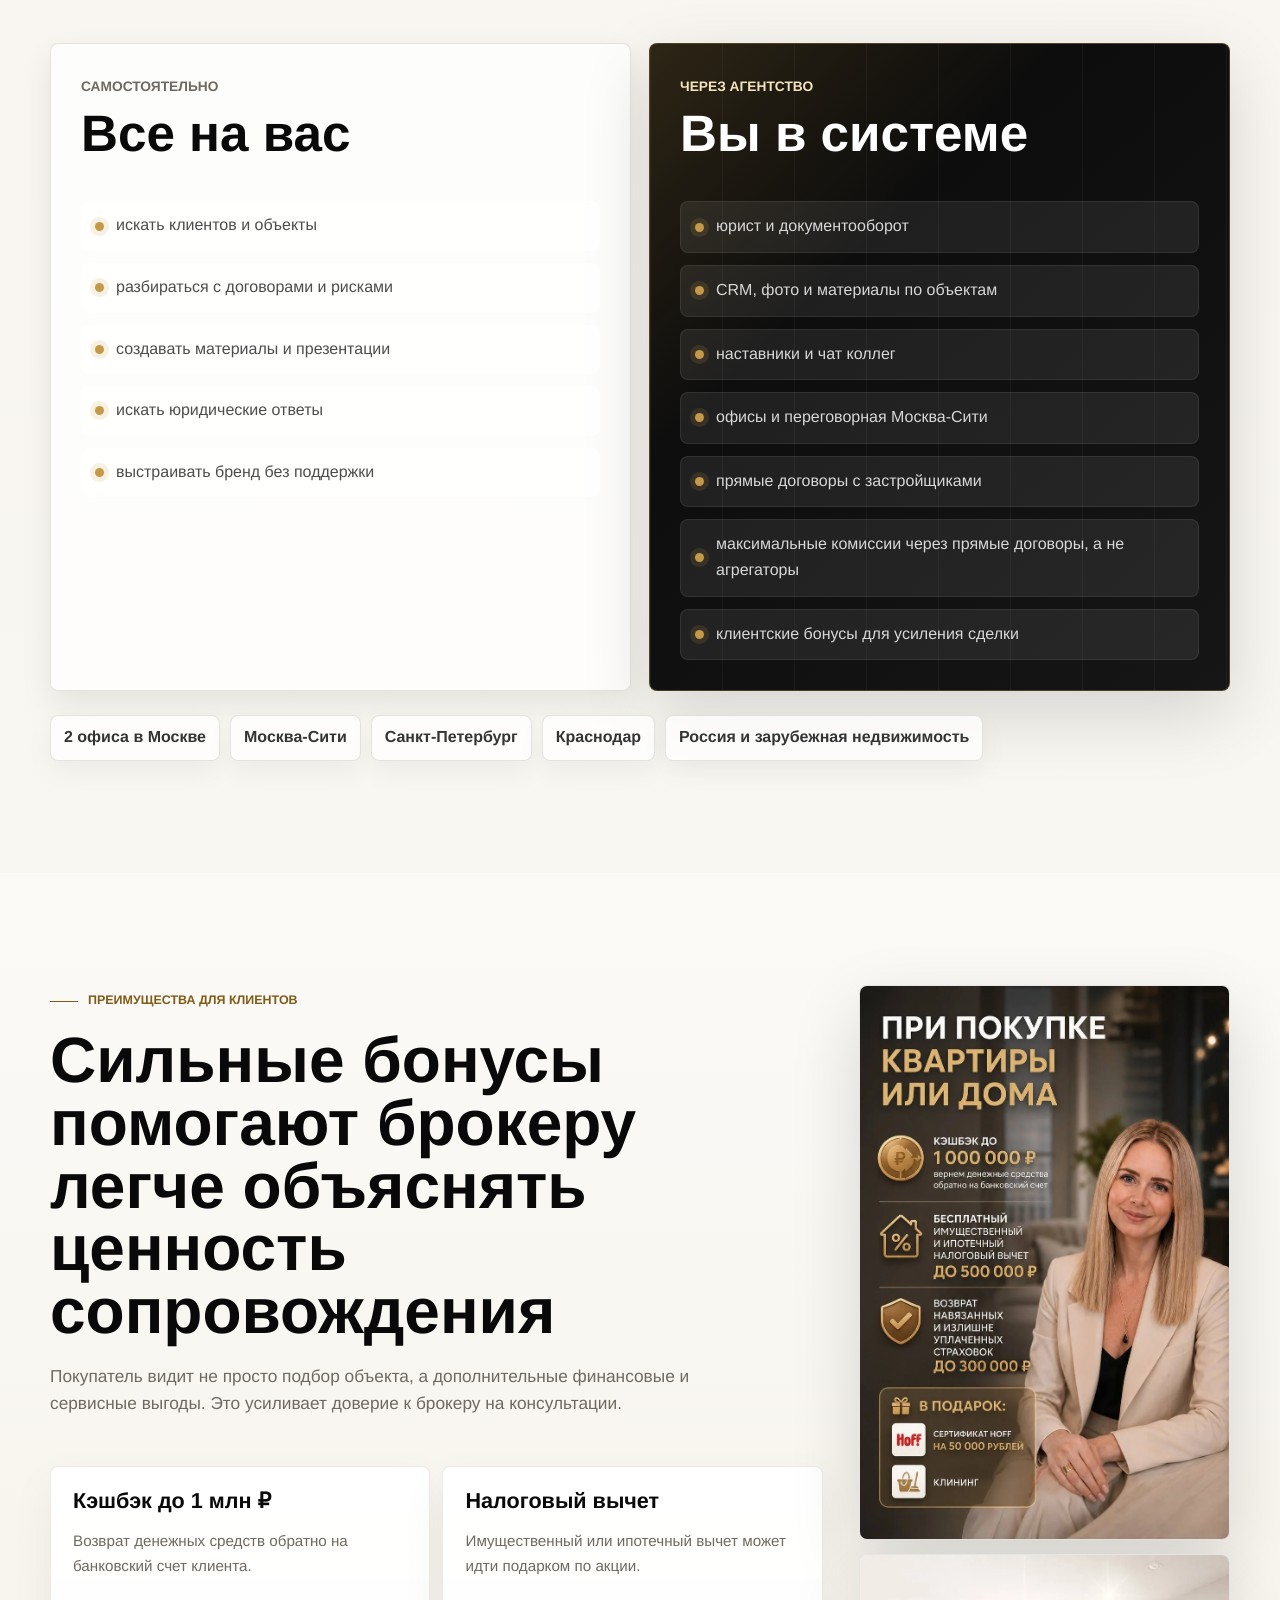
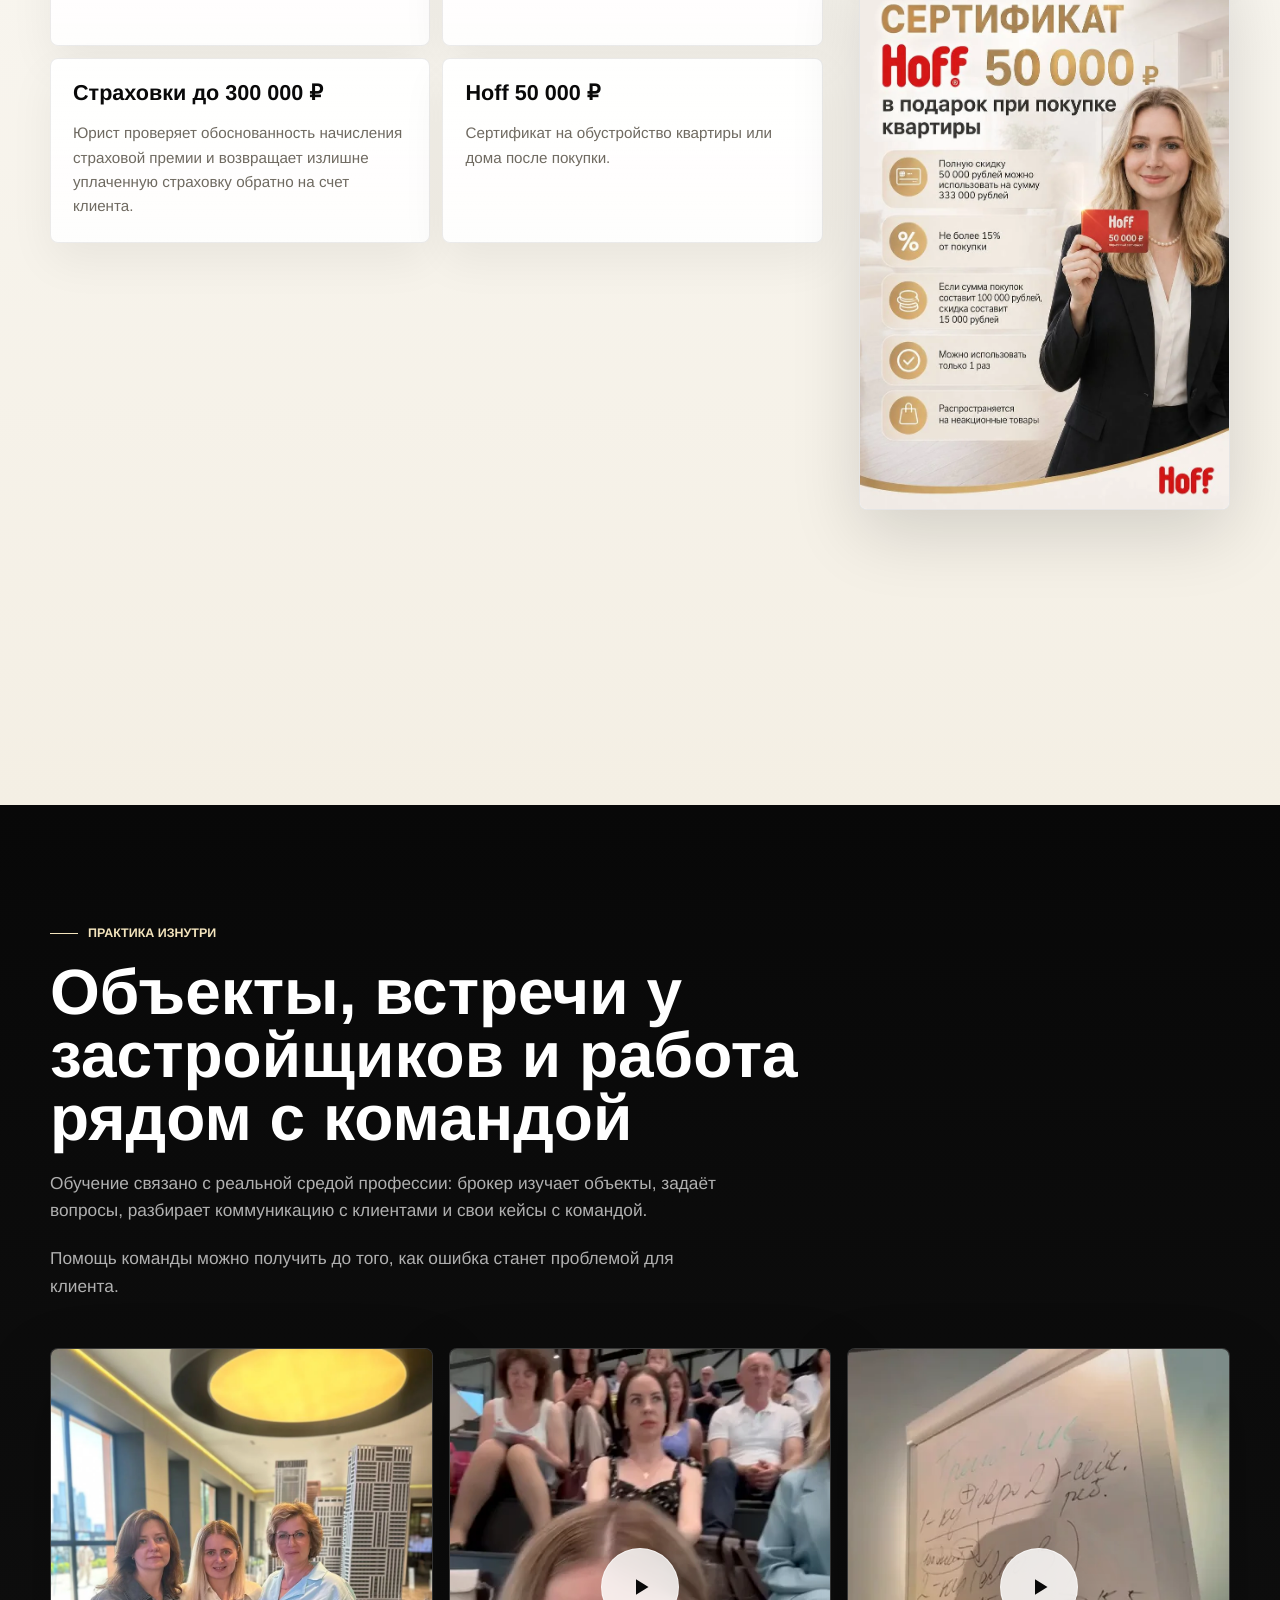
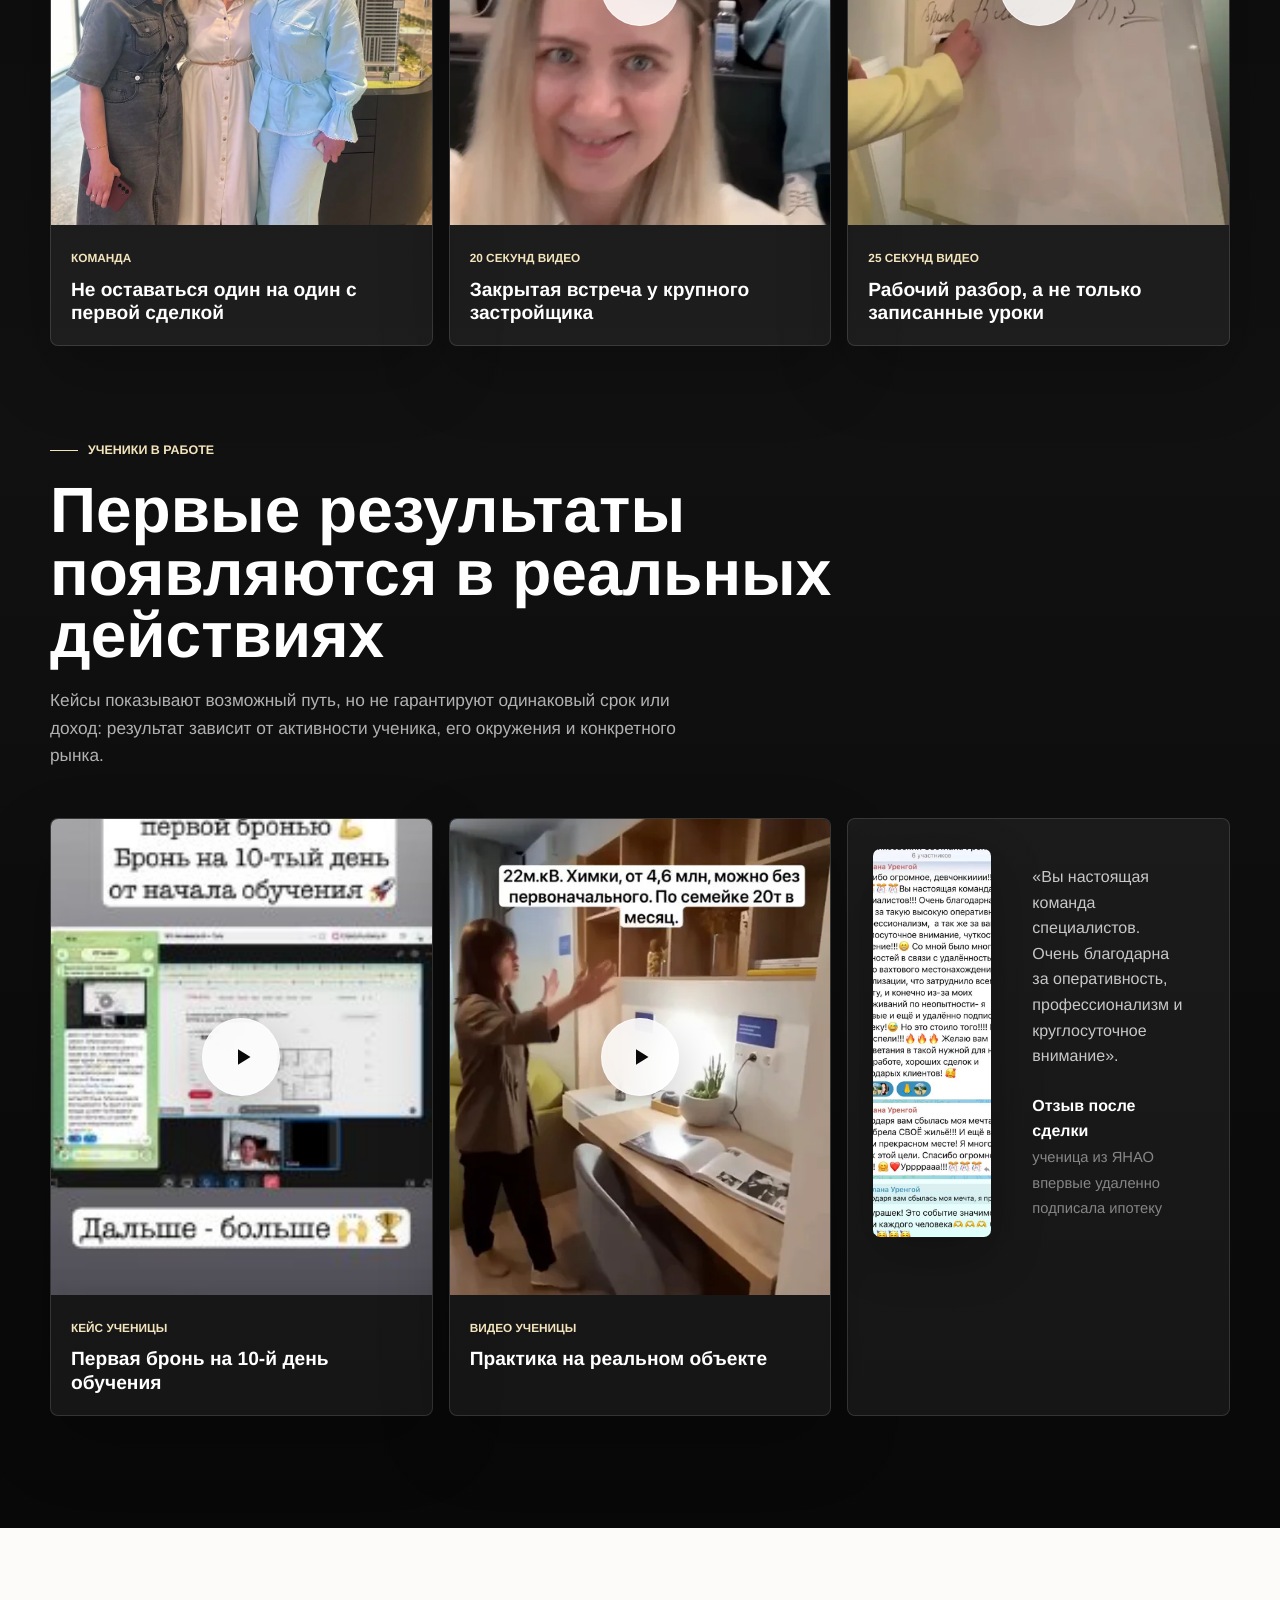
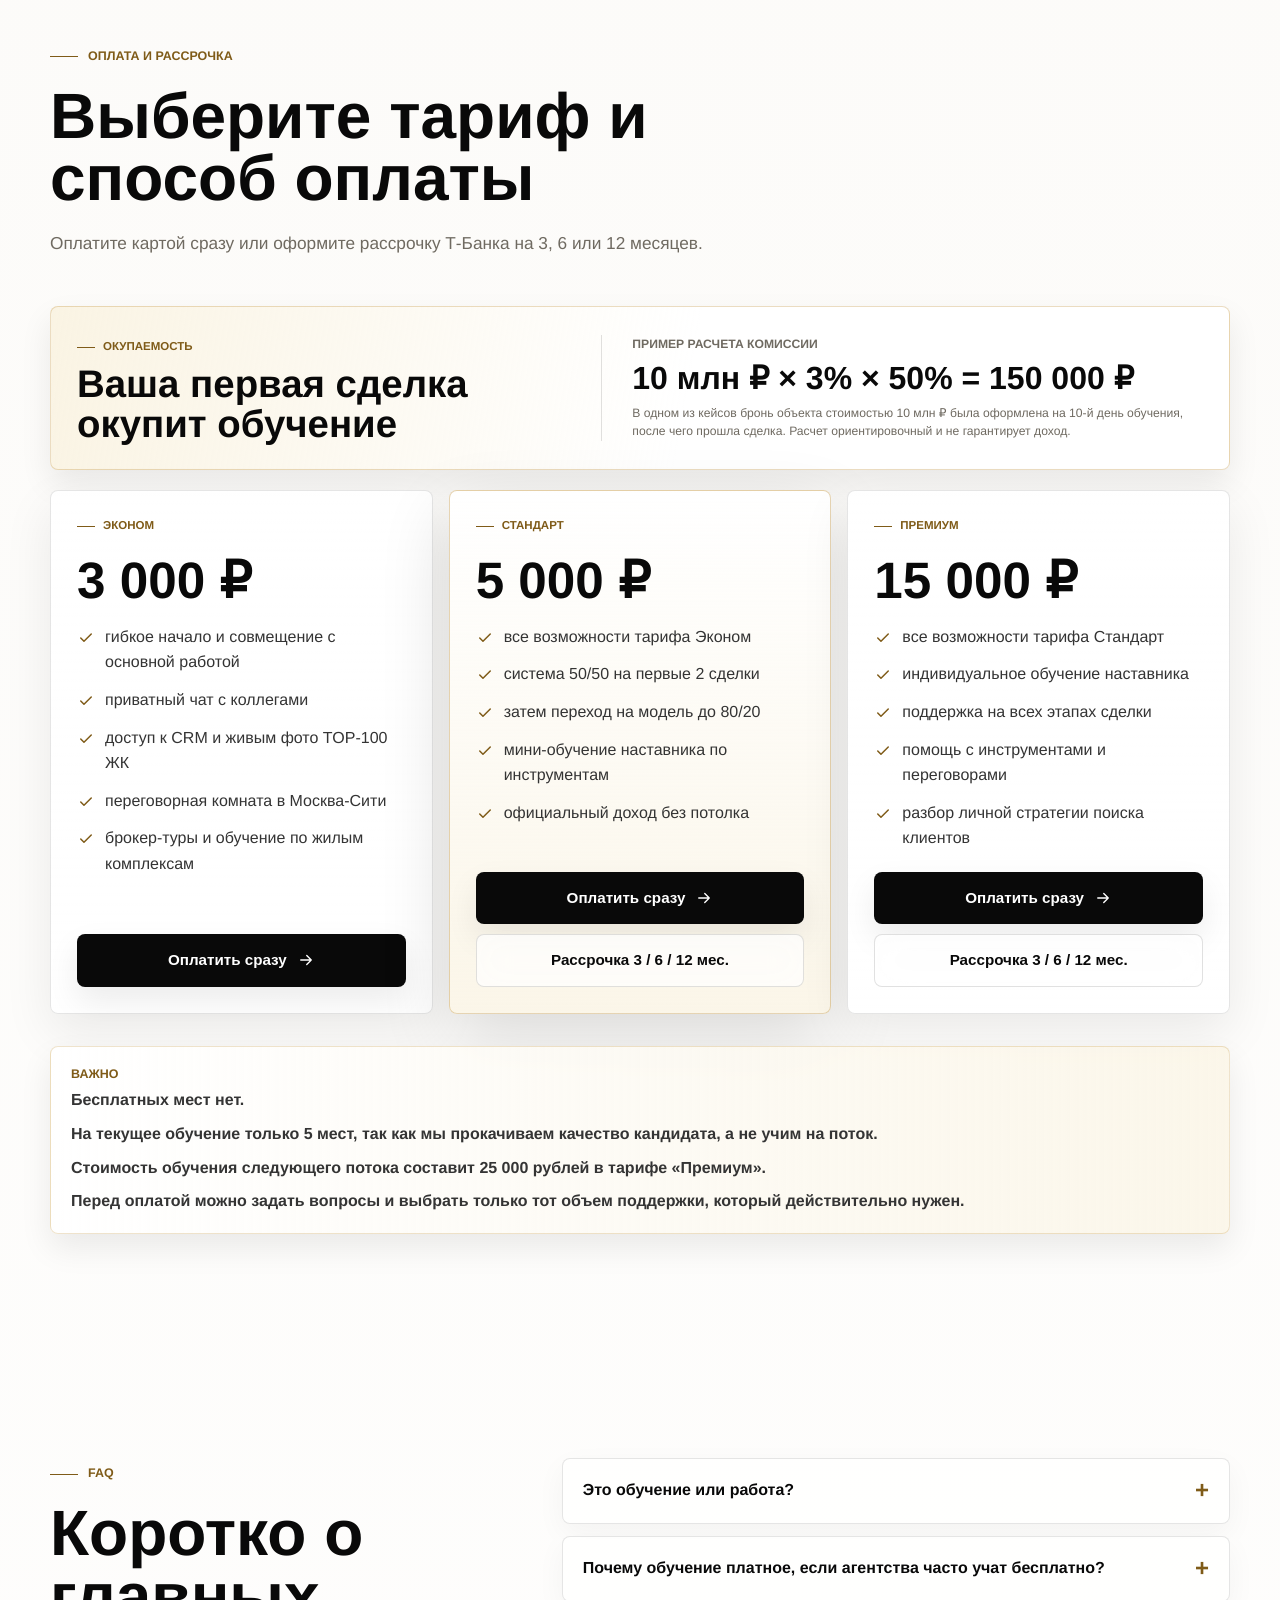
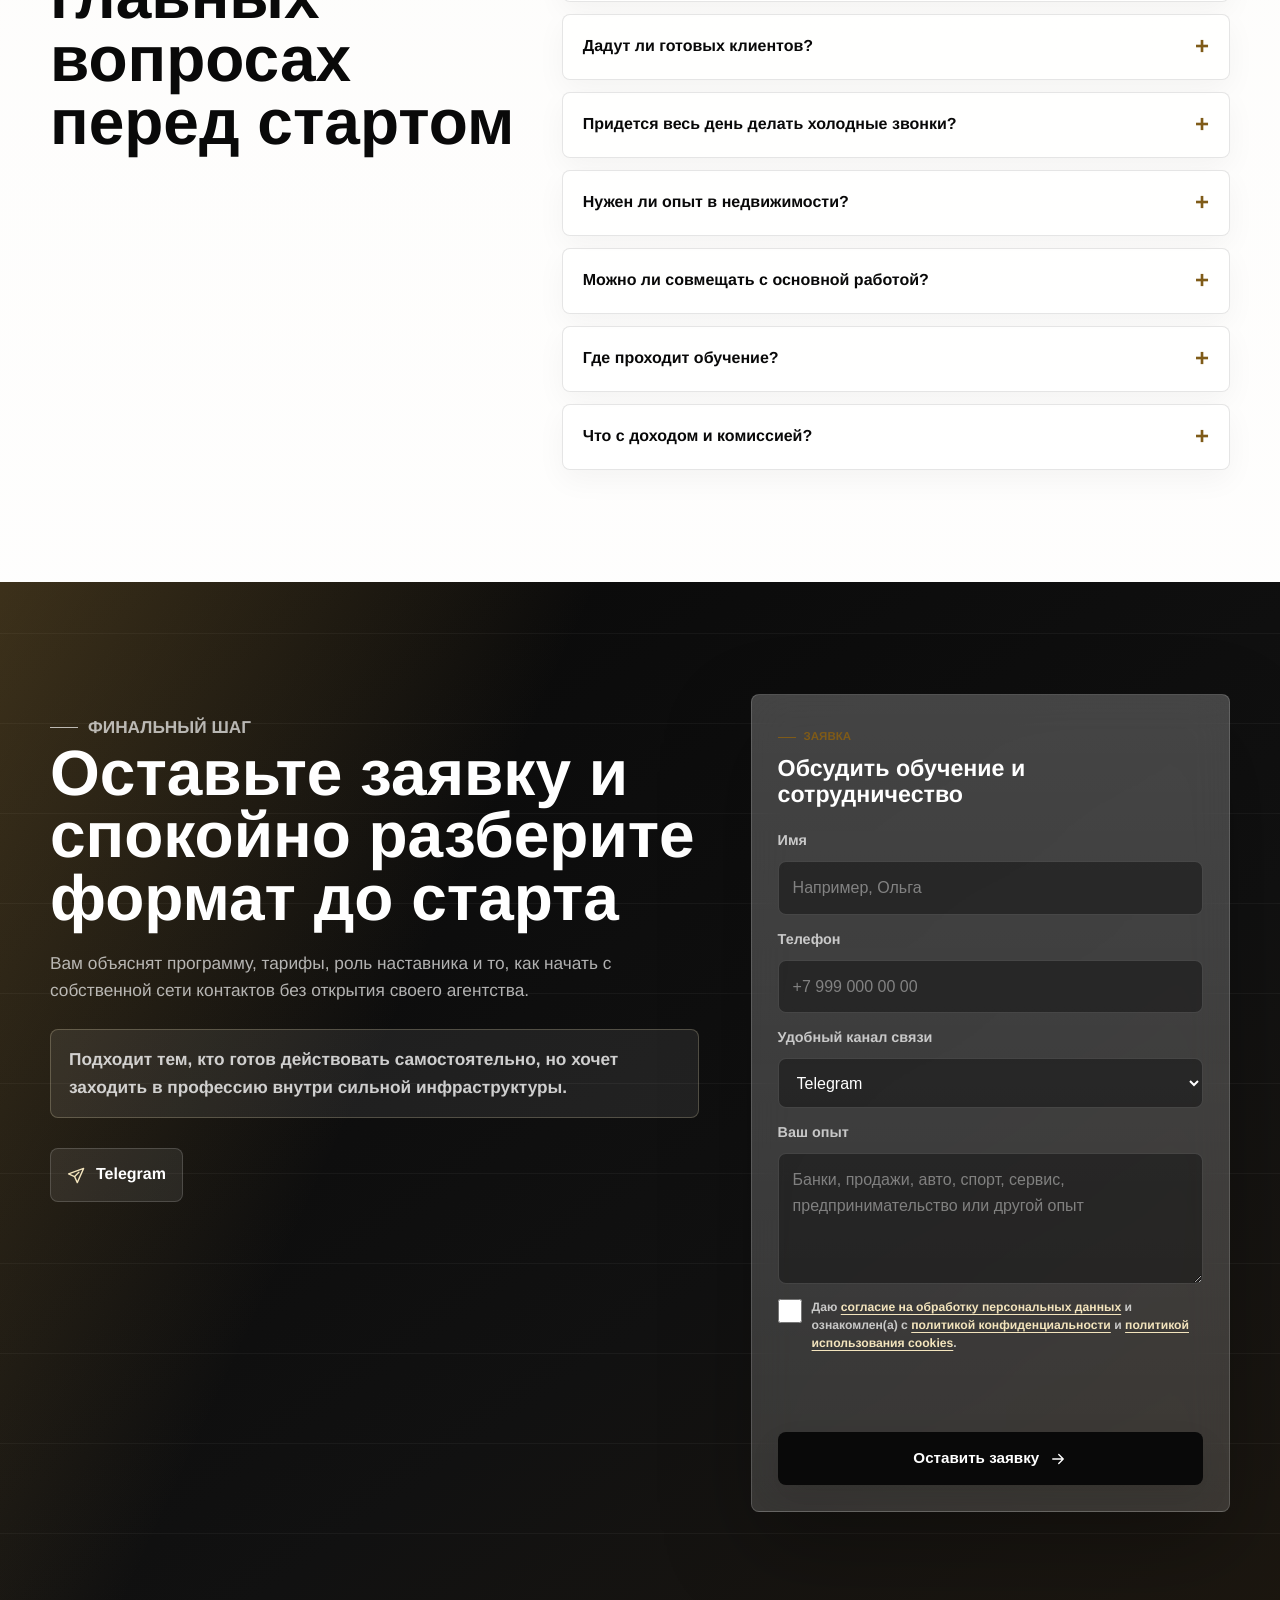
==== commit ee976b11: "Revert unconfirmed contact email change" ====
--- a/index.html
+++ b/index.html
@@ -769,7 +769,7 @@
         </div>
         <div class="footer-contacts">
           <a href="tel:+79266391393">+7 926 639-13-93</a>
-          <a href="mailto:ara474170@gmail.com">ara474170@gmail.com</a>
+          <a href="mailto:rappy@yandex.ru">rappy@yandex.ru</a>
         </div>
         <div class="footer-documents" data-copy-protected>
           <strong class="footer-documents__title">Правовые документы</strong>
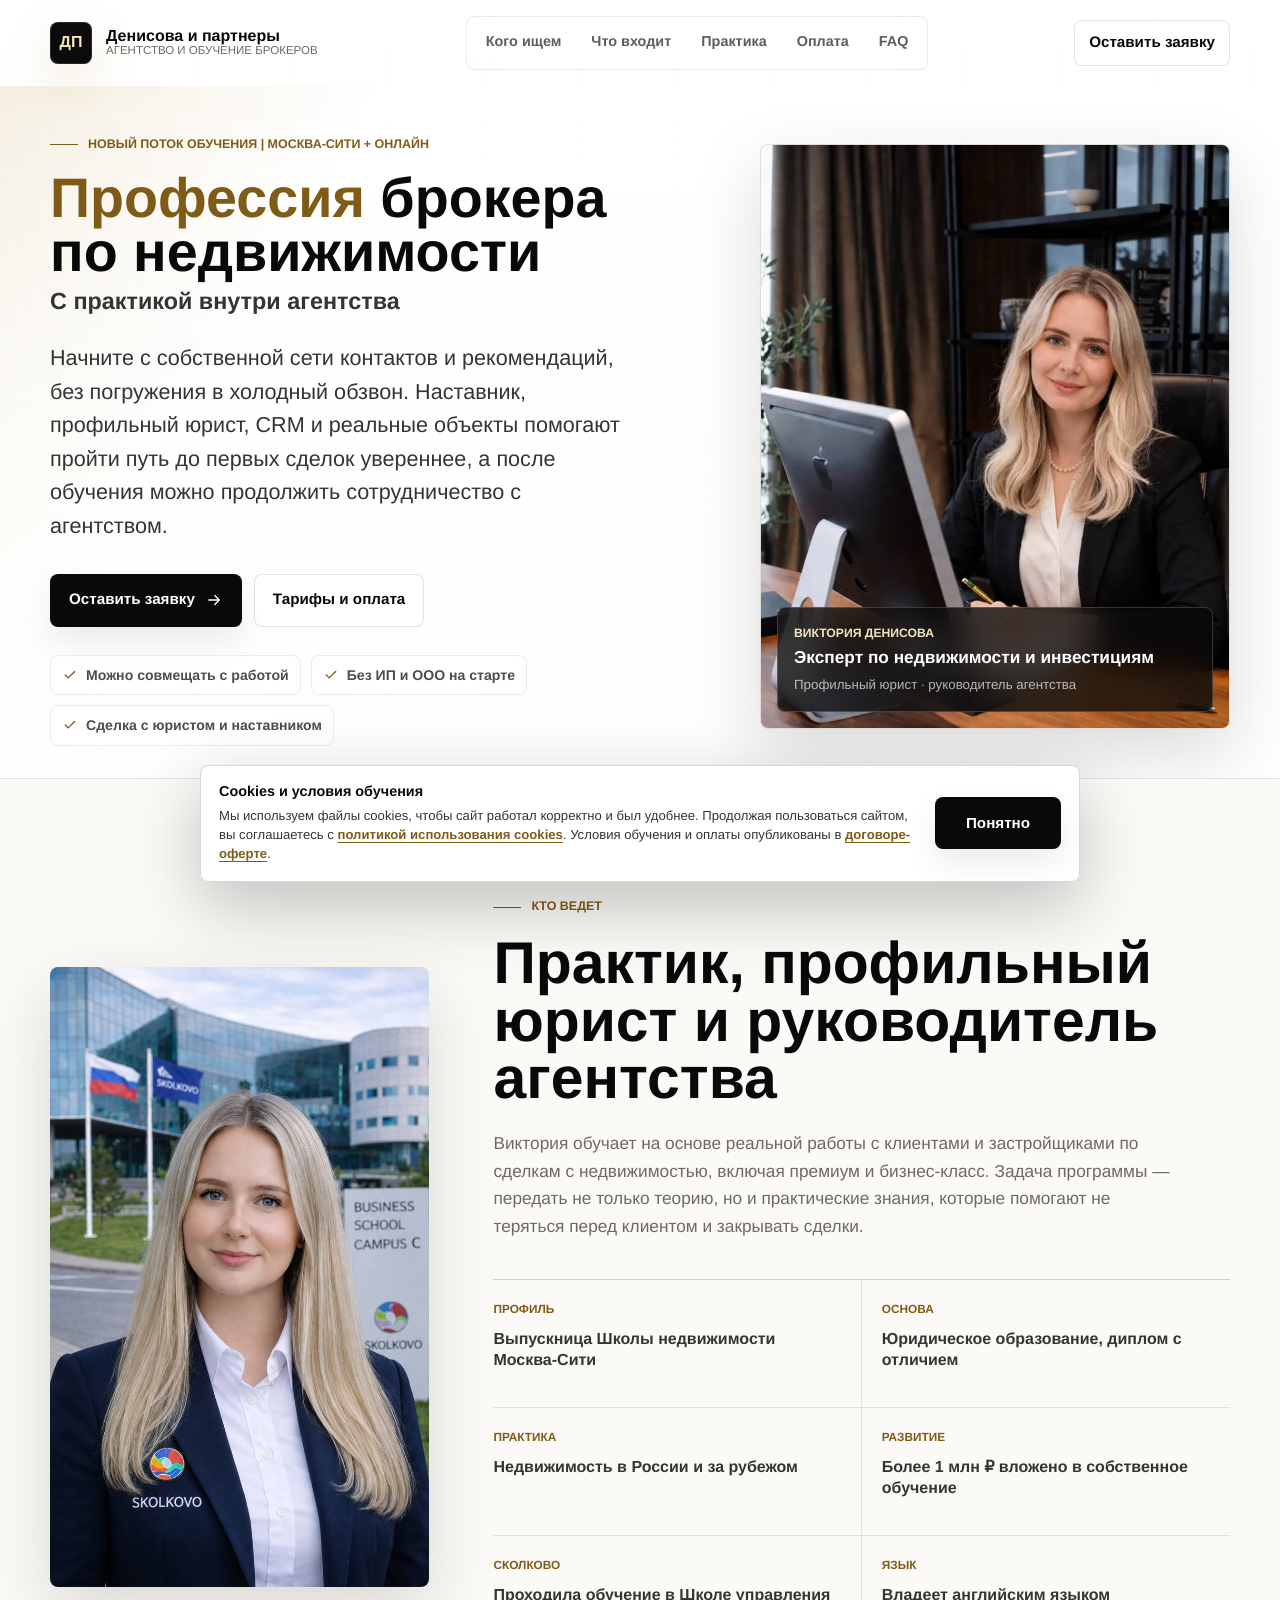
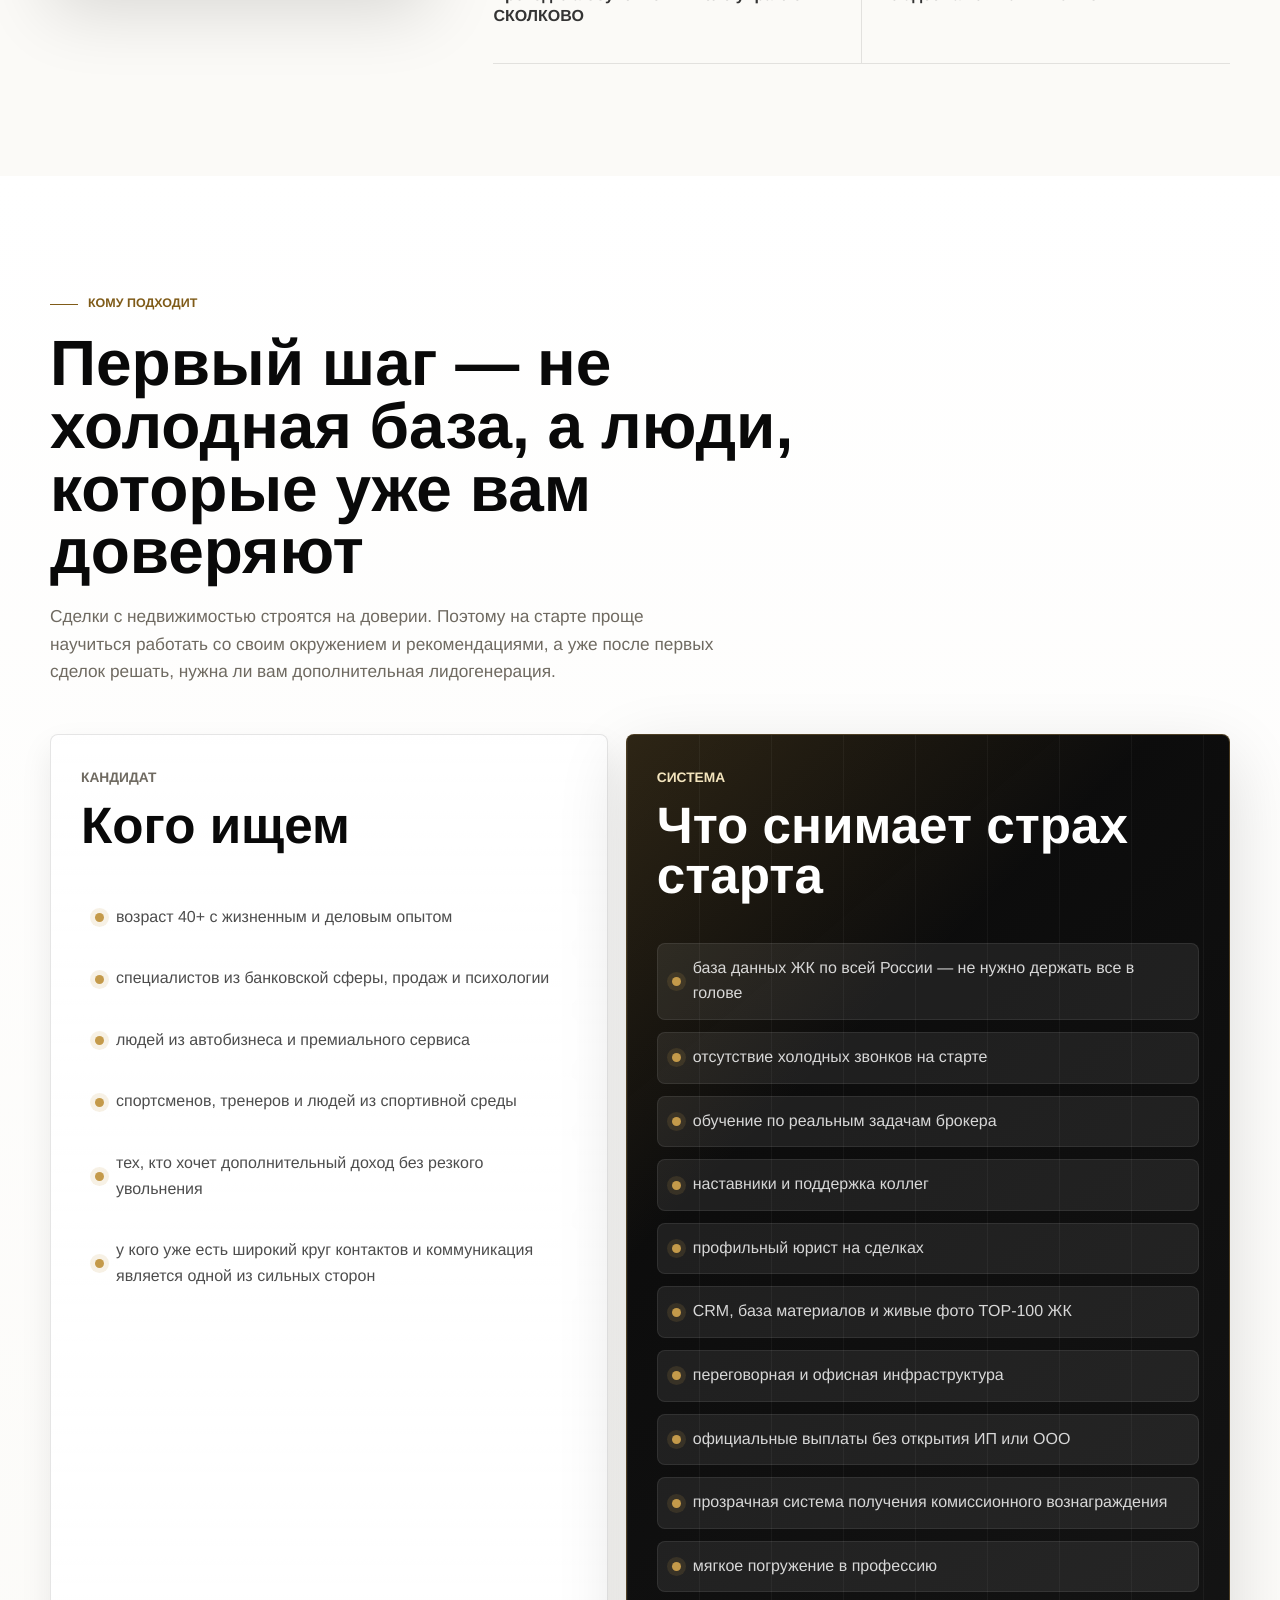
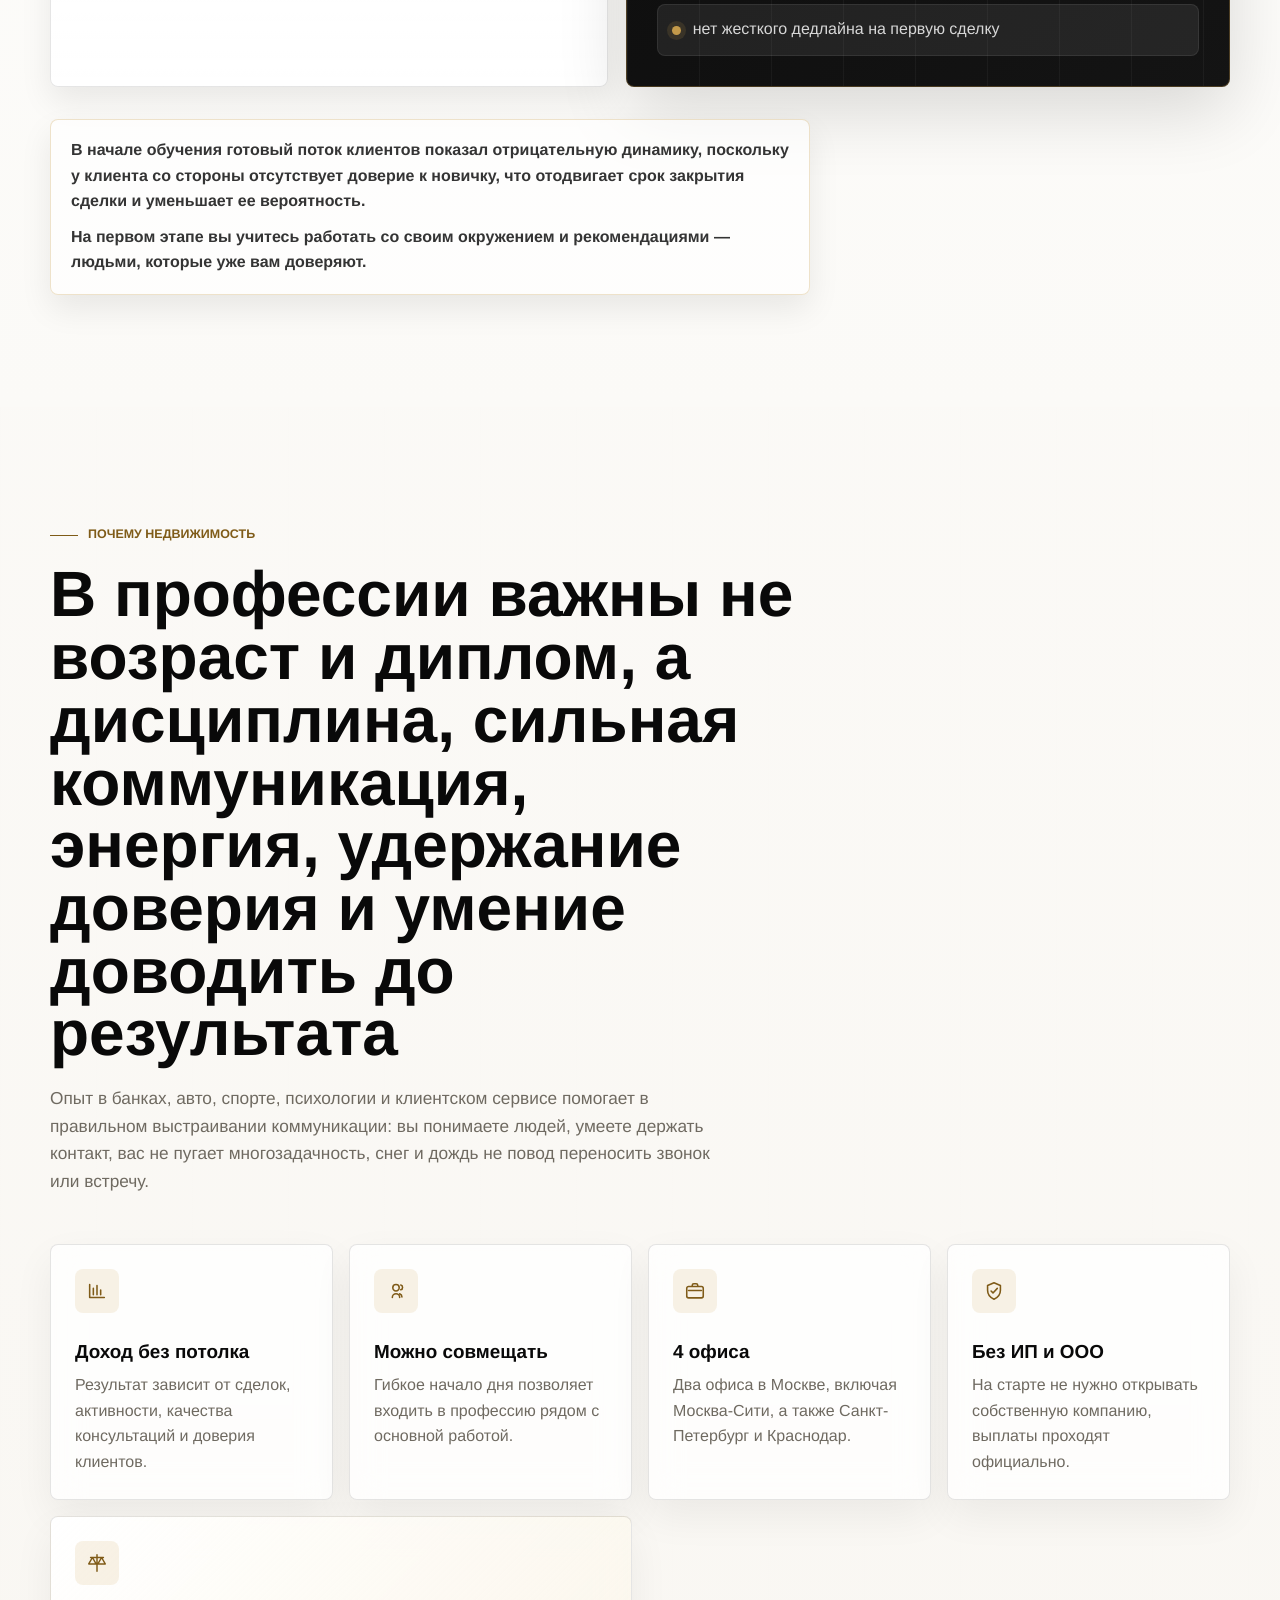
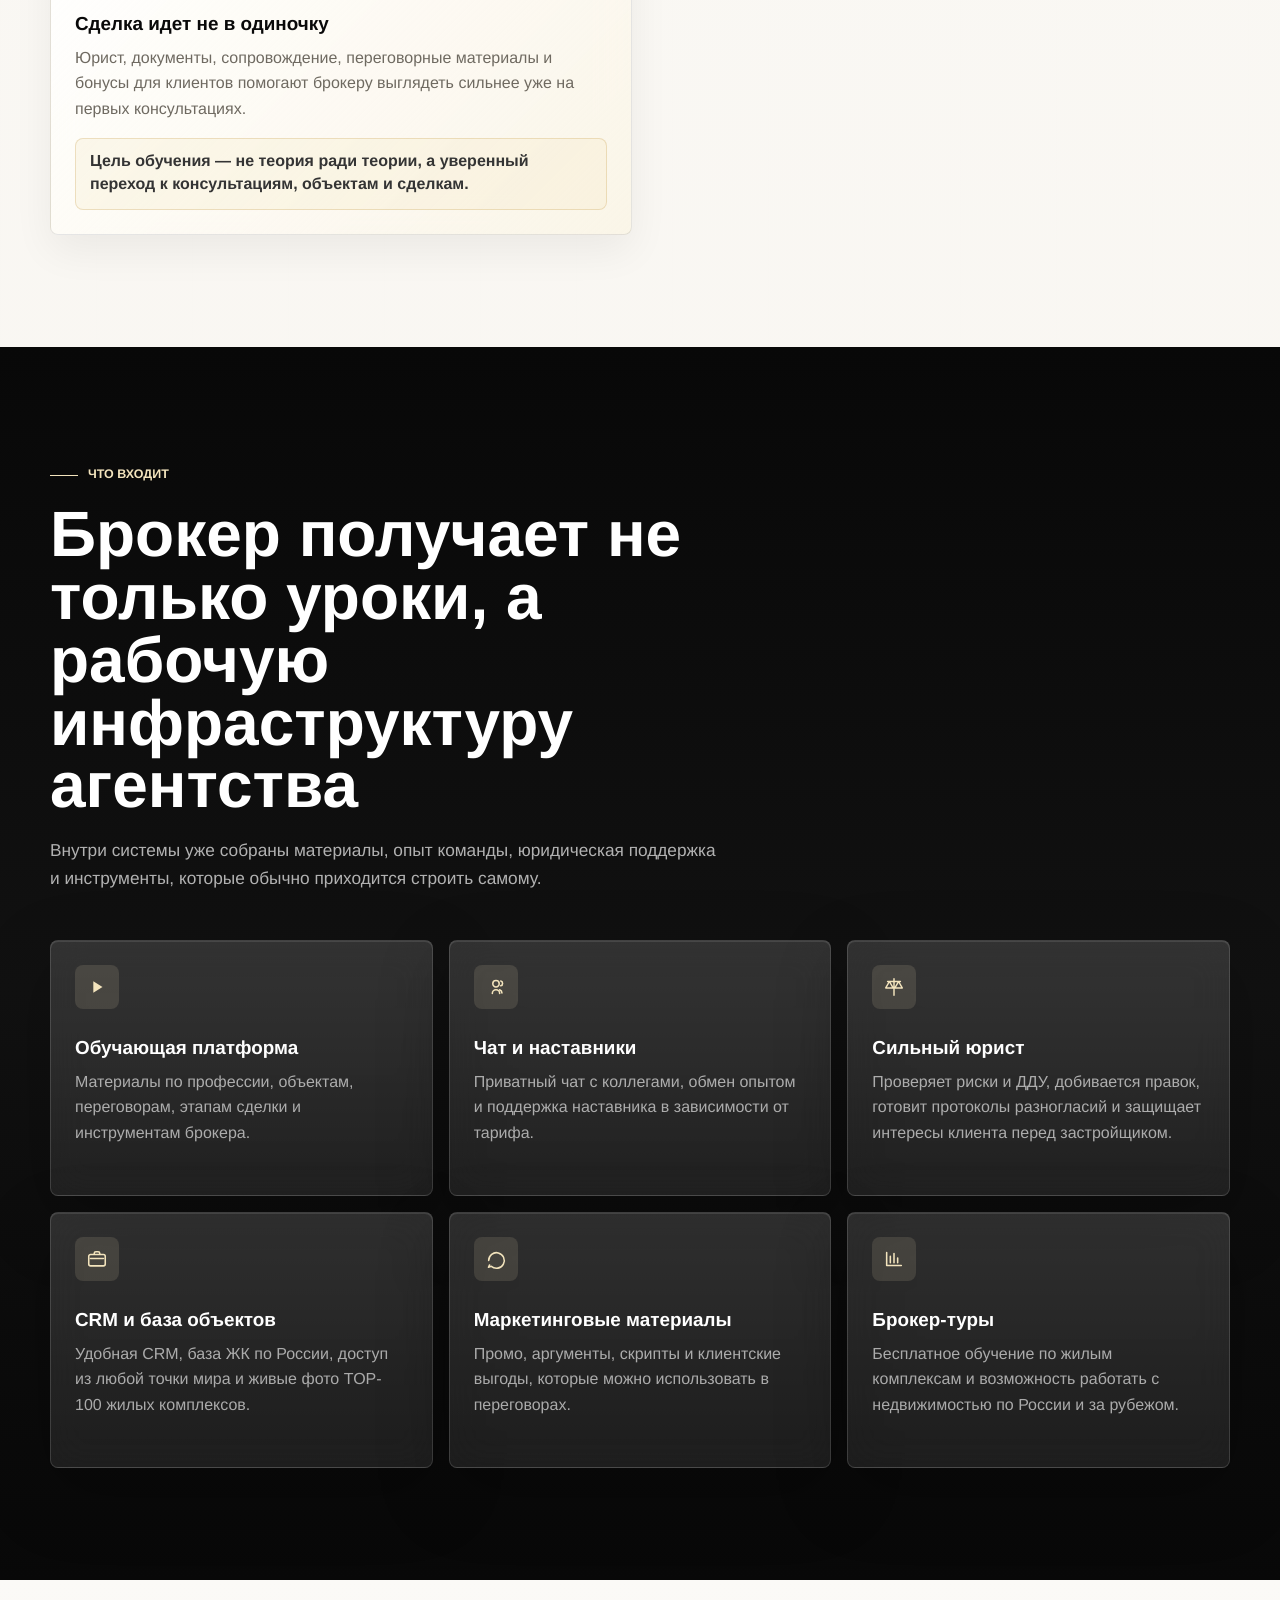
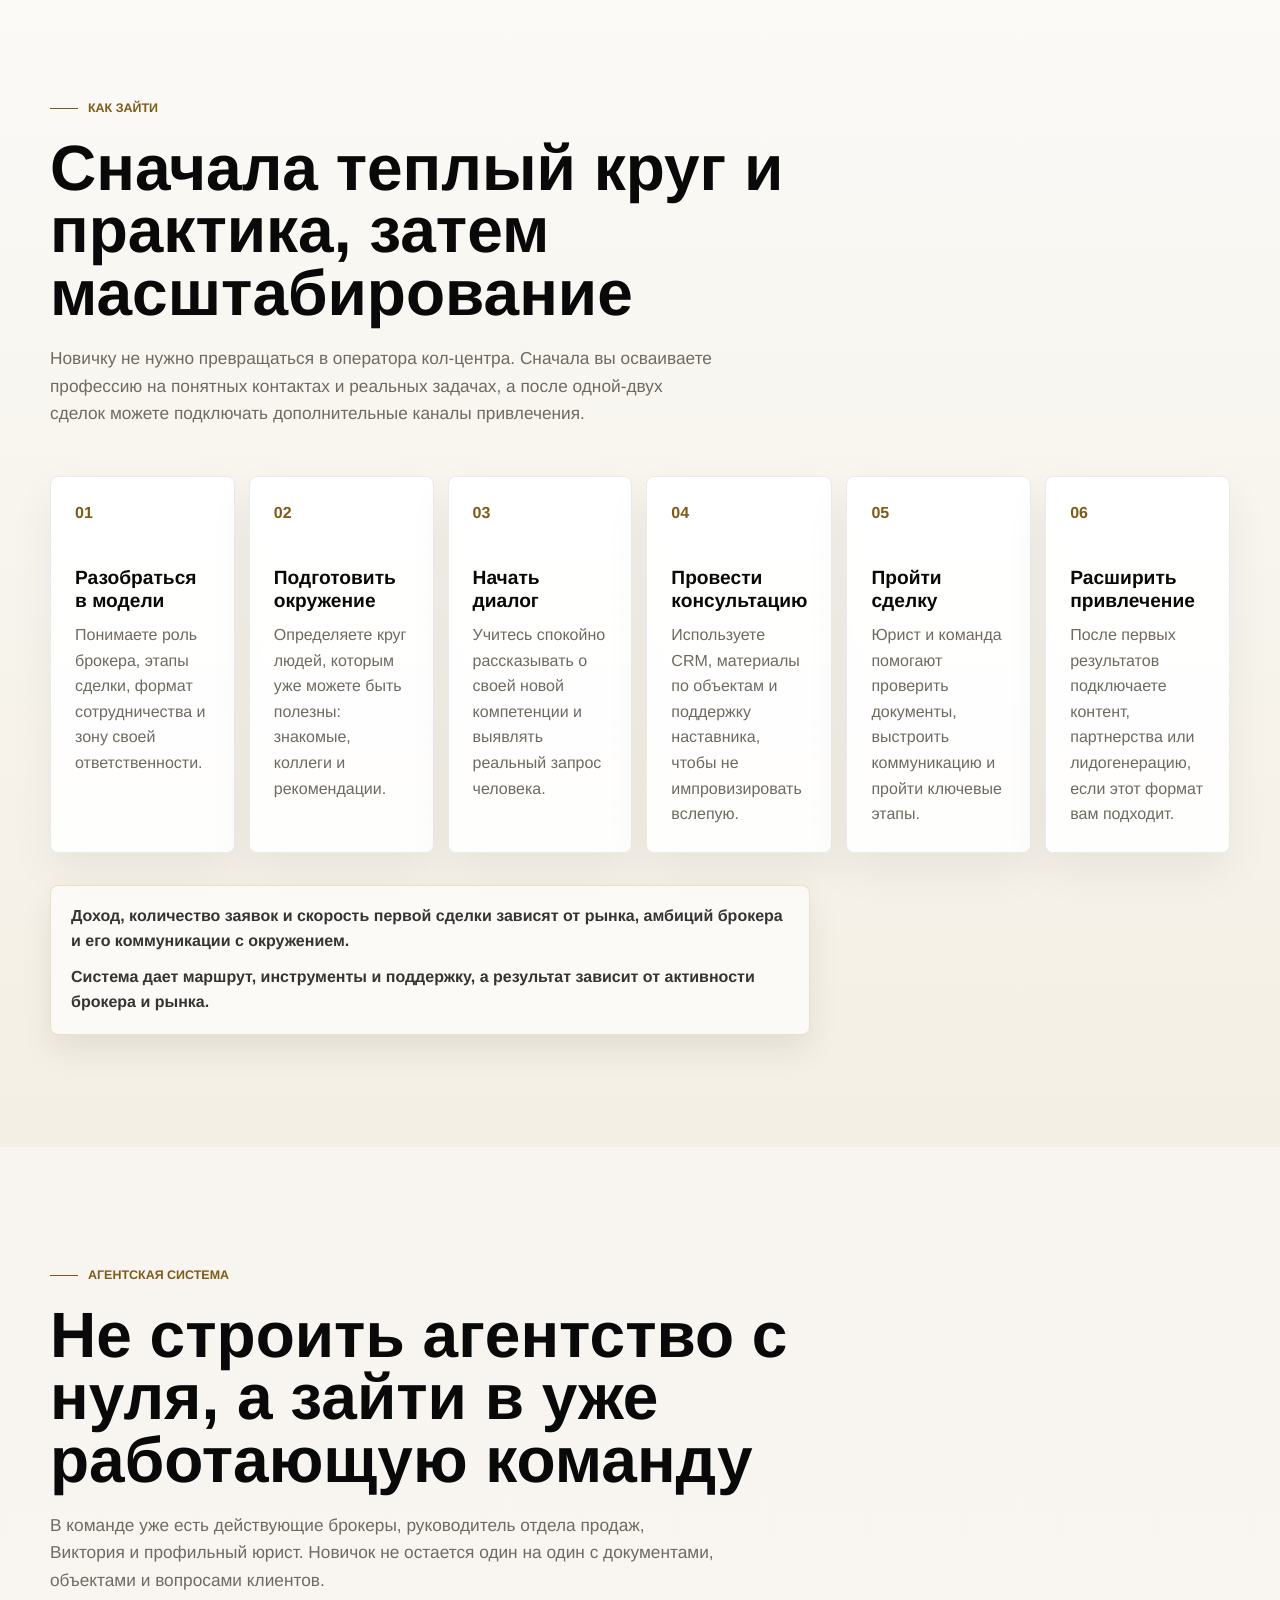
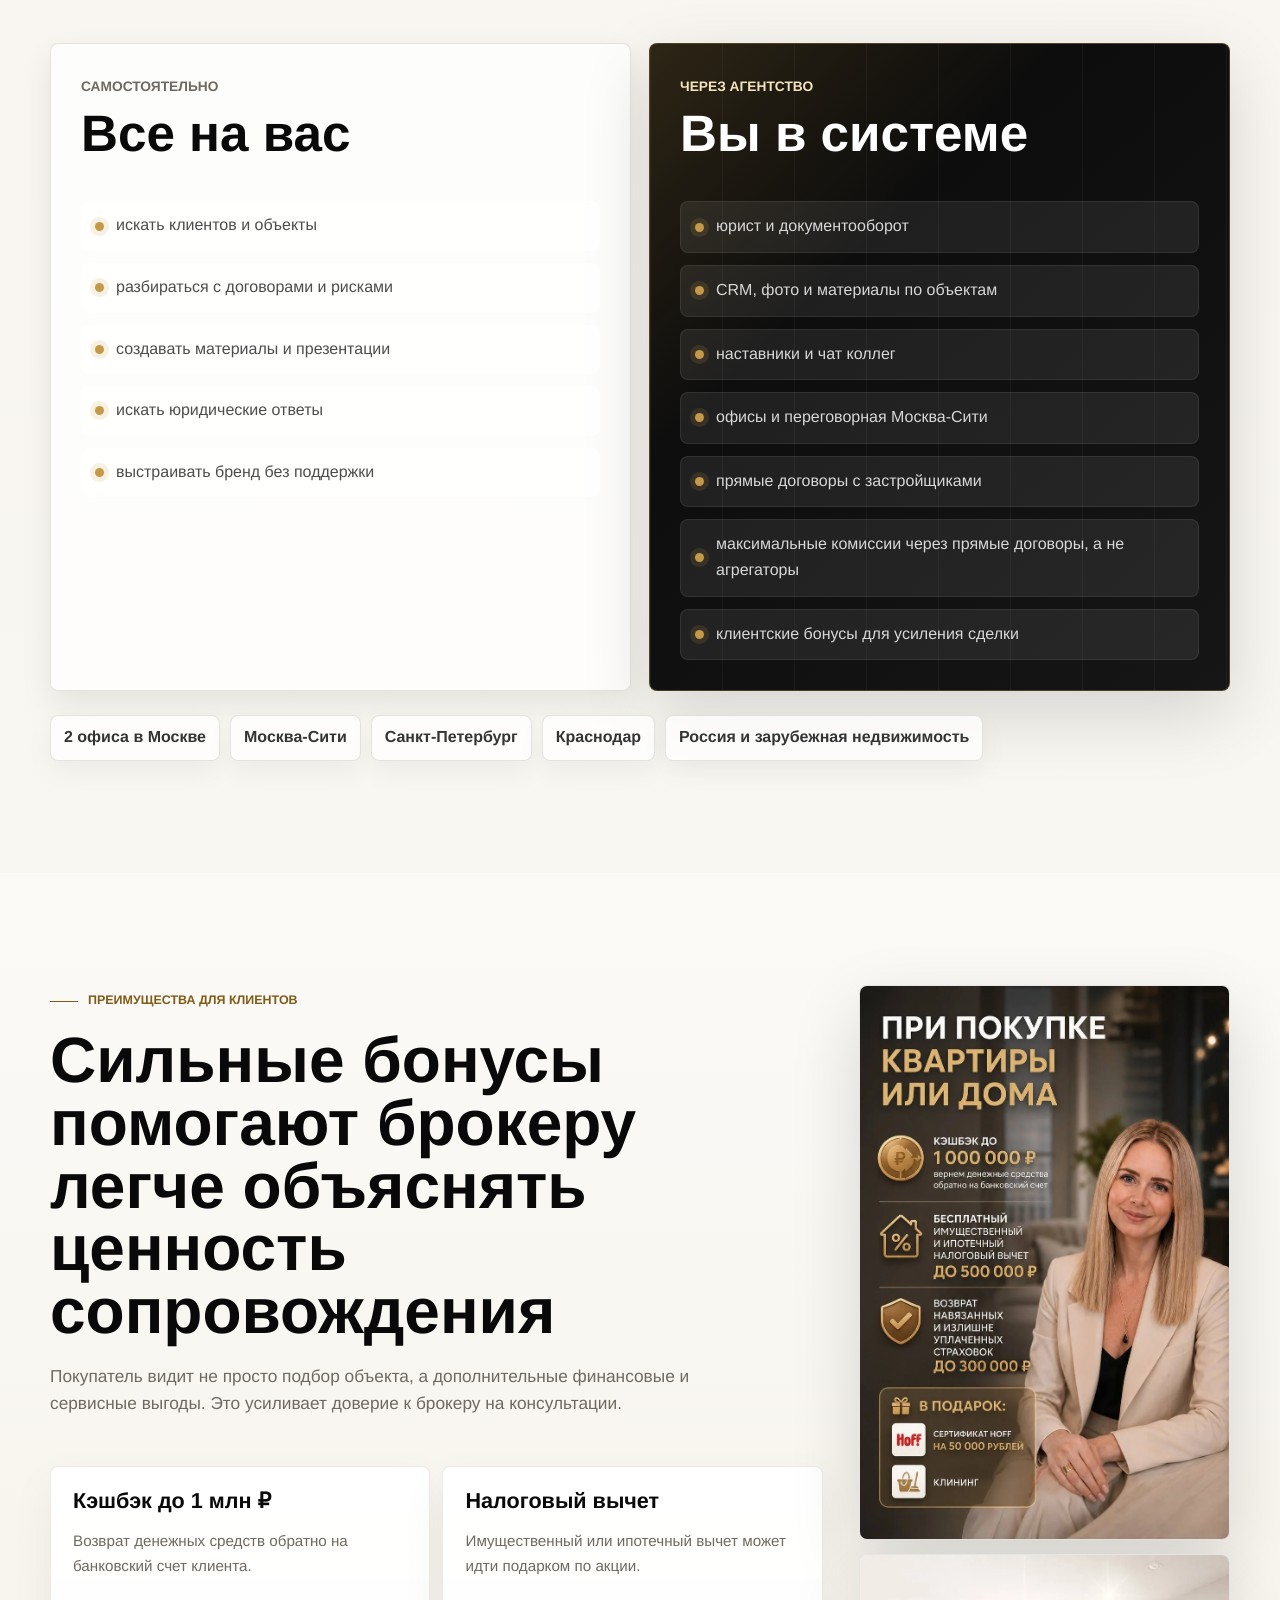
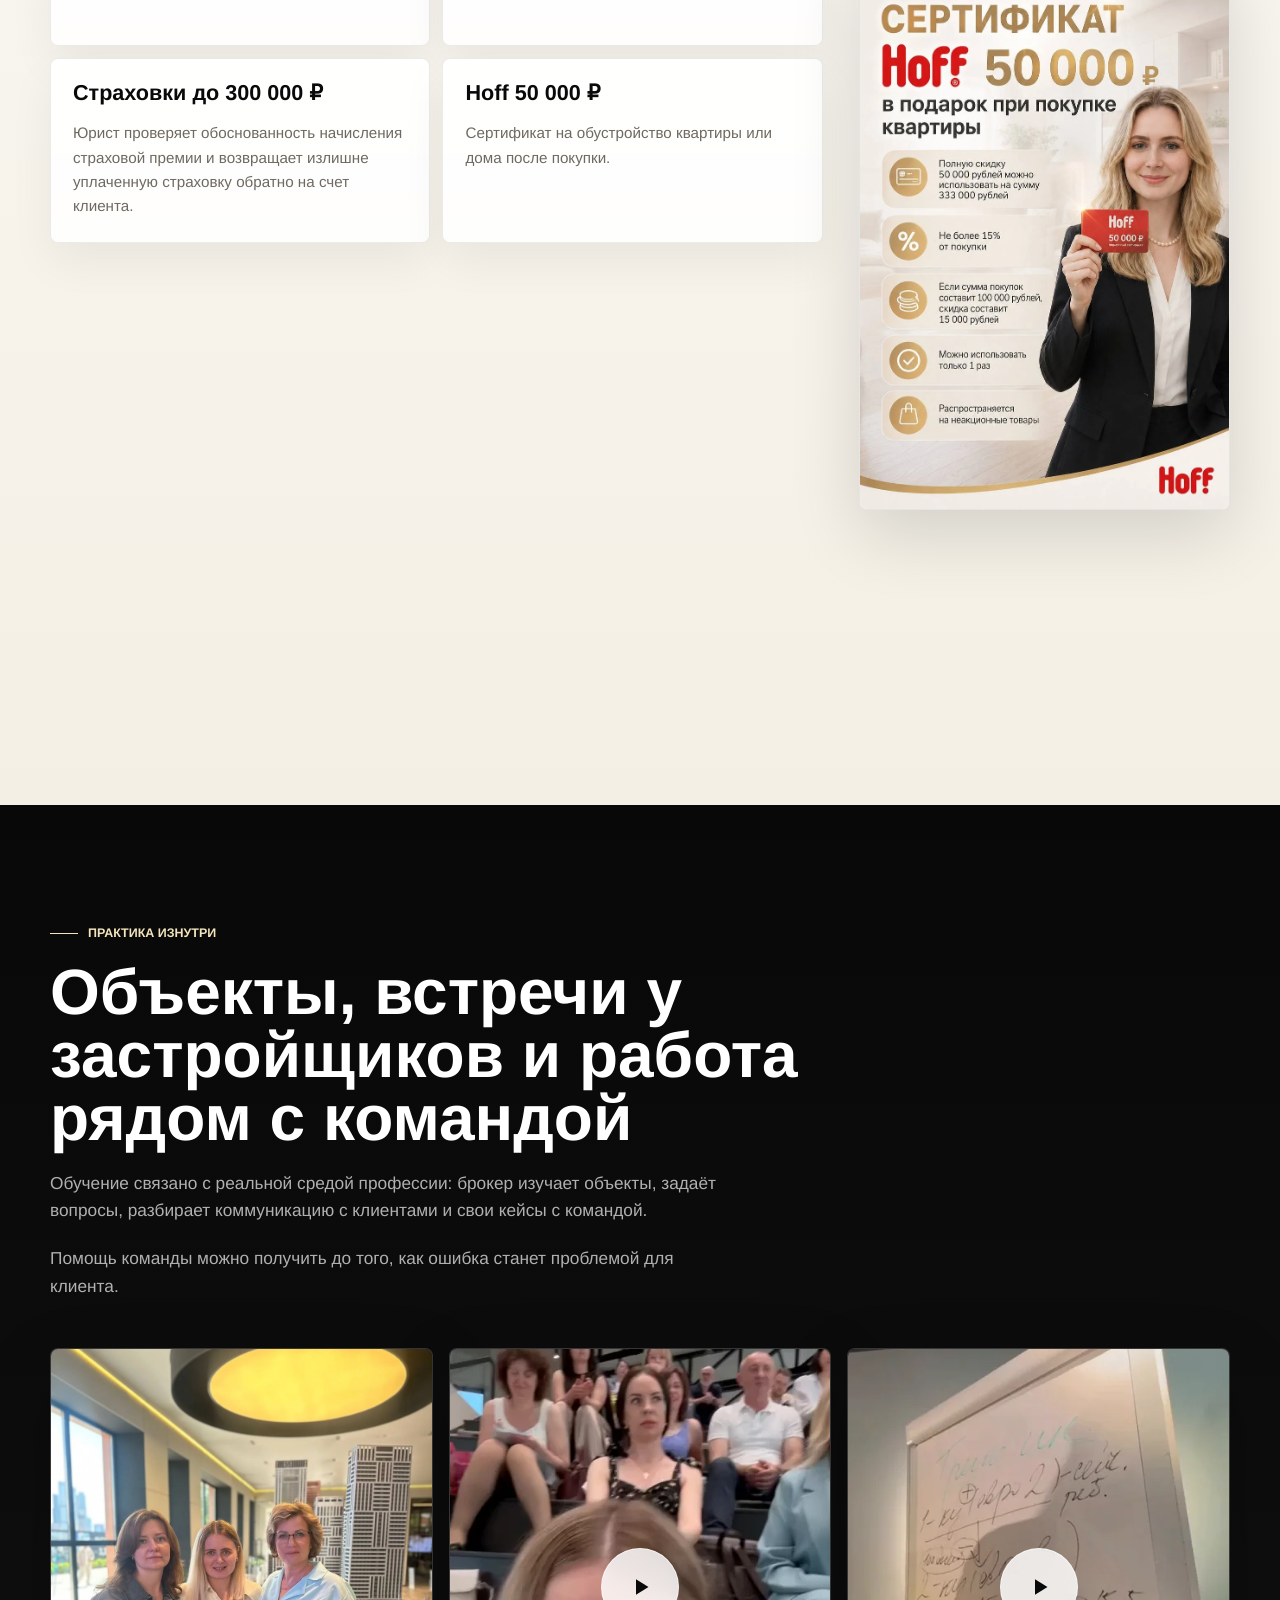
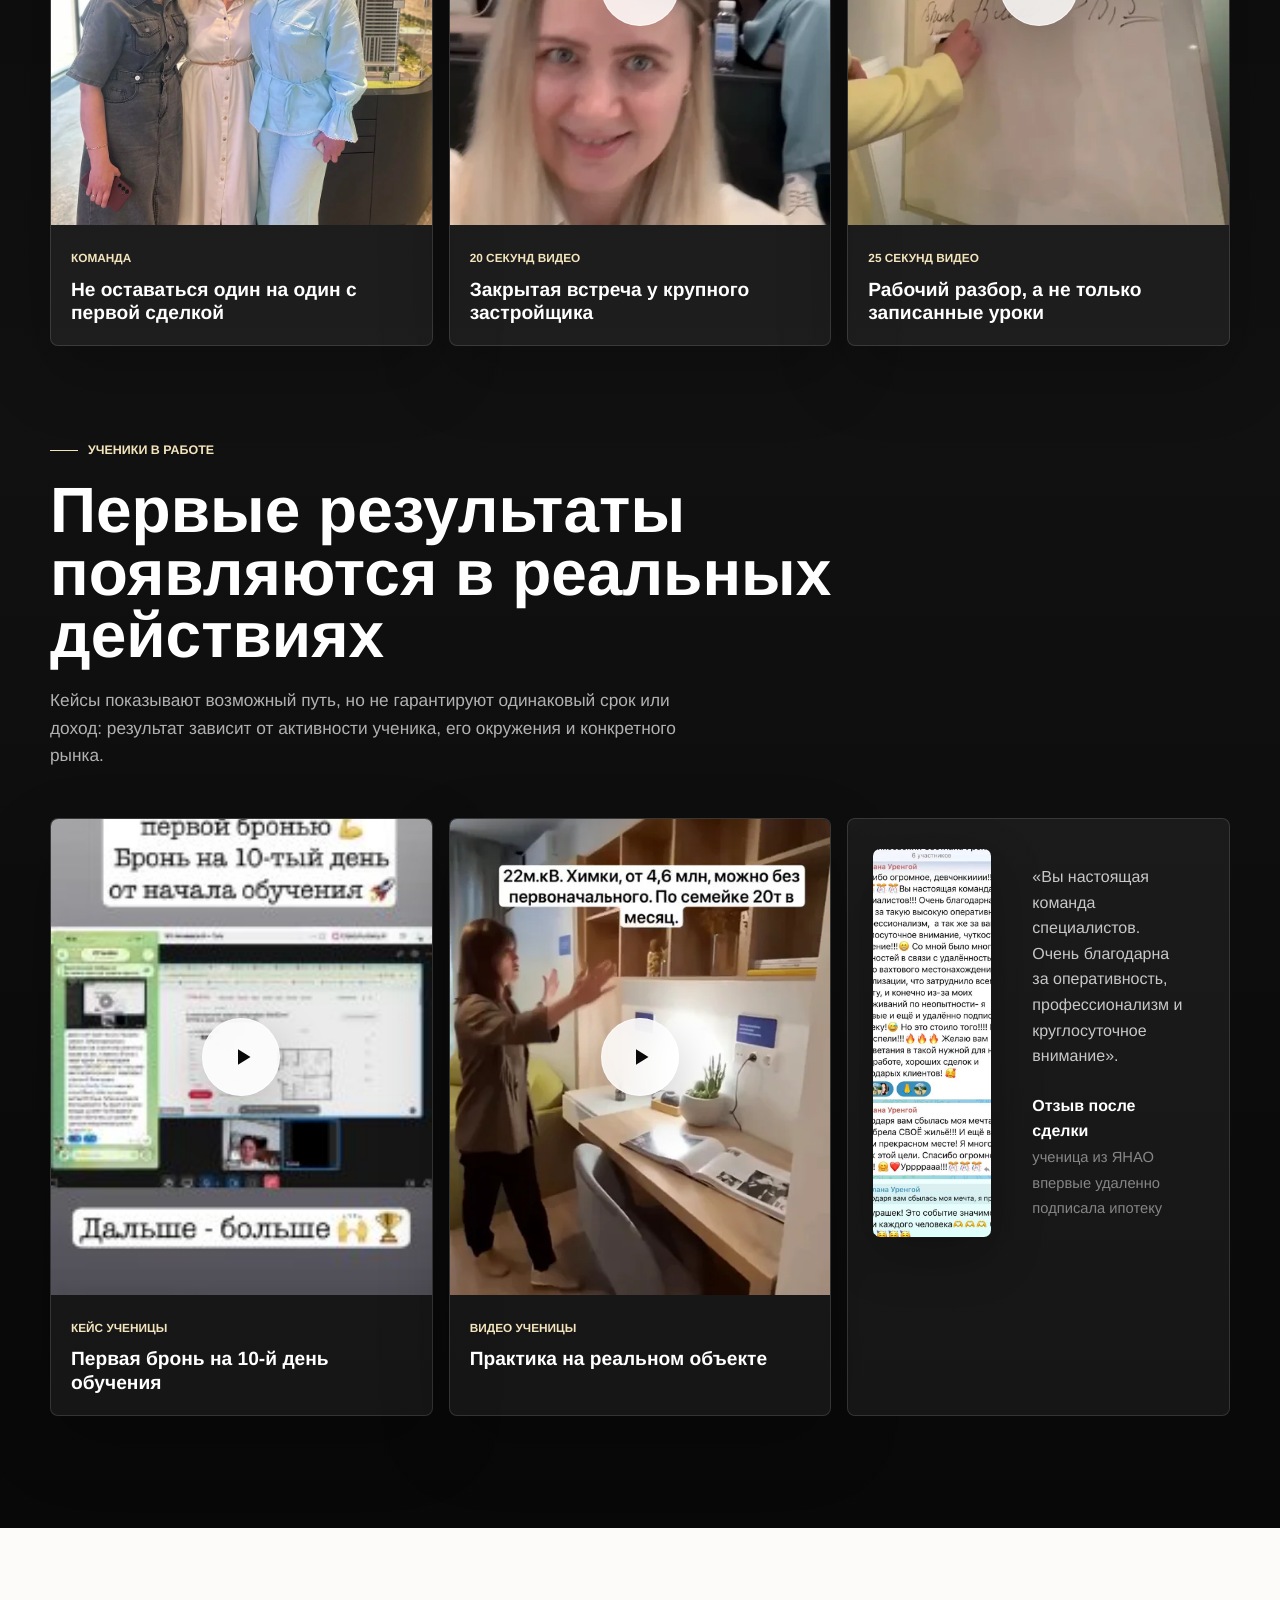
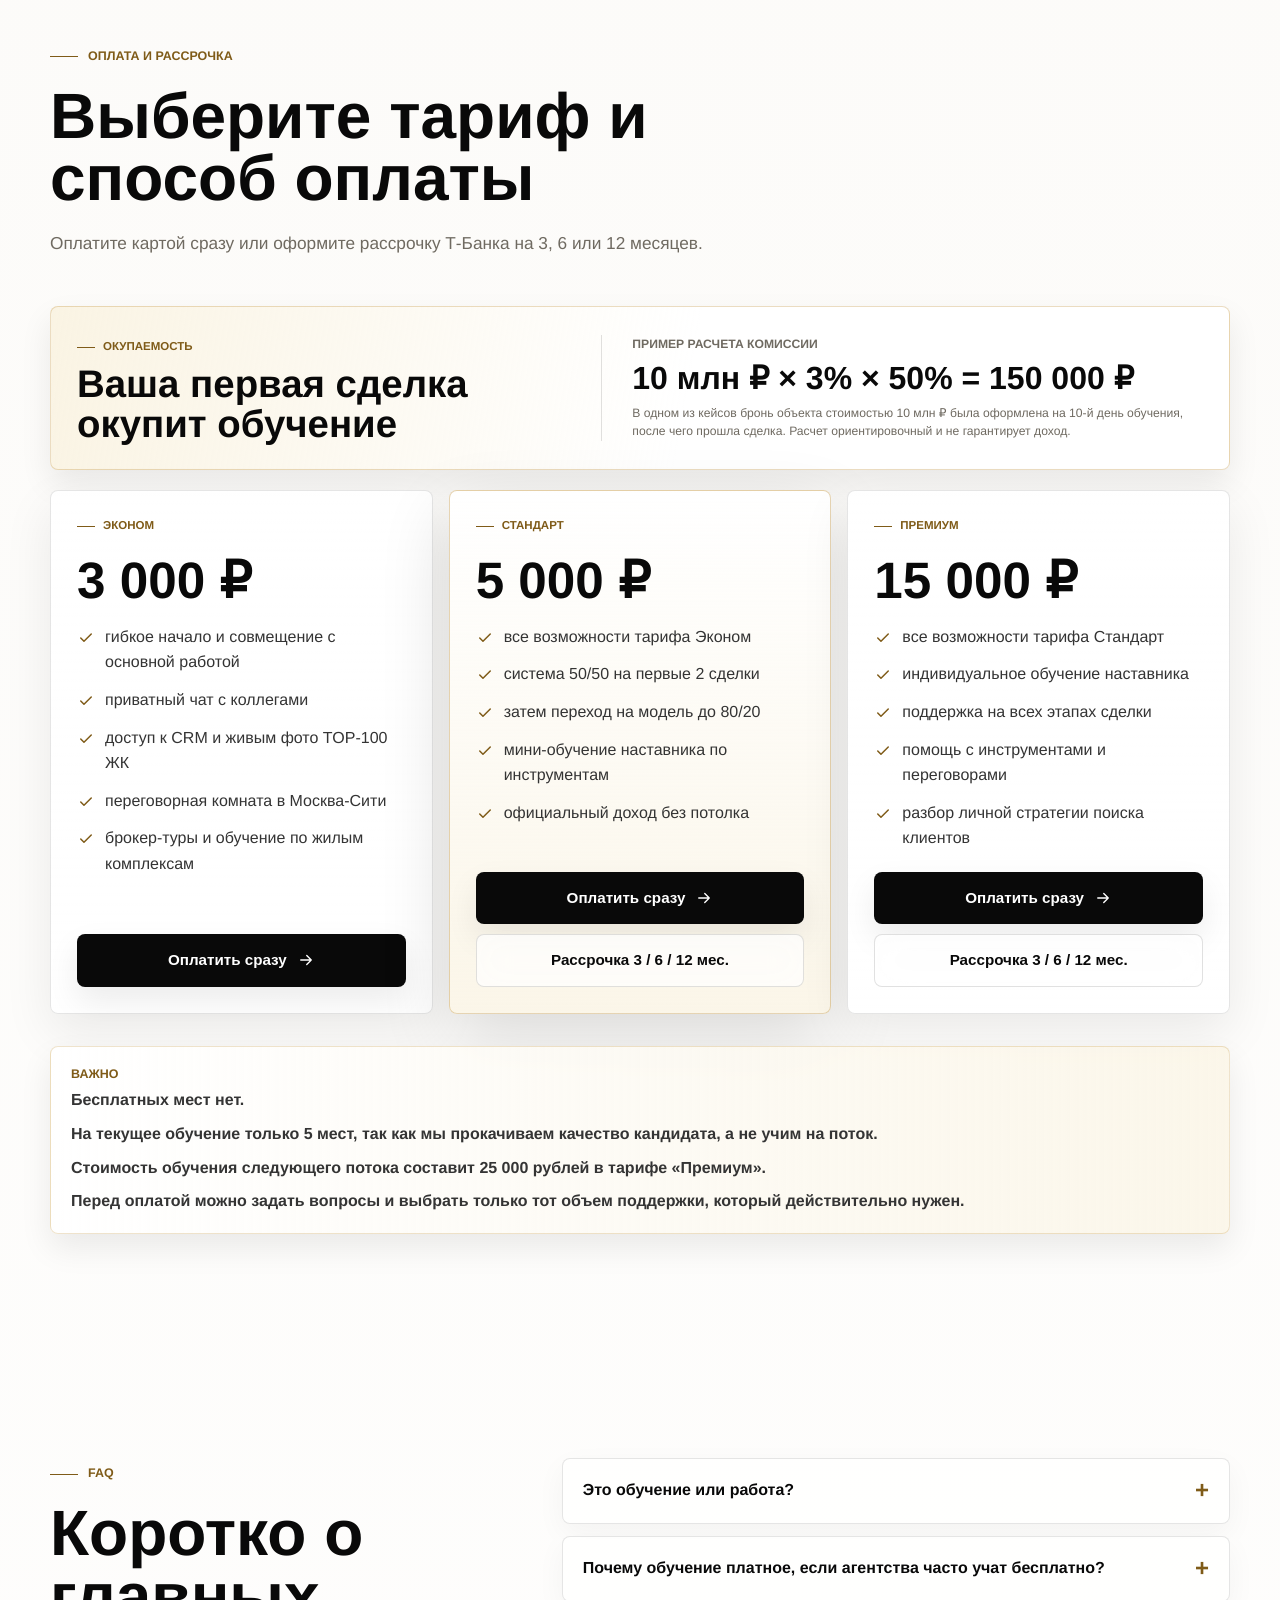
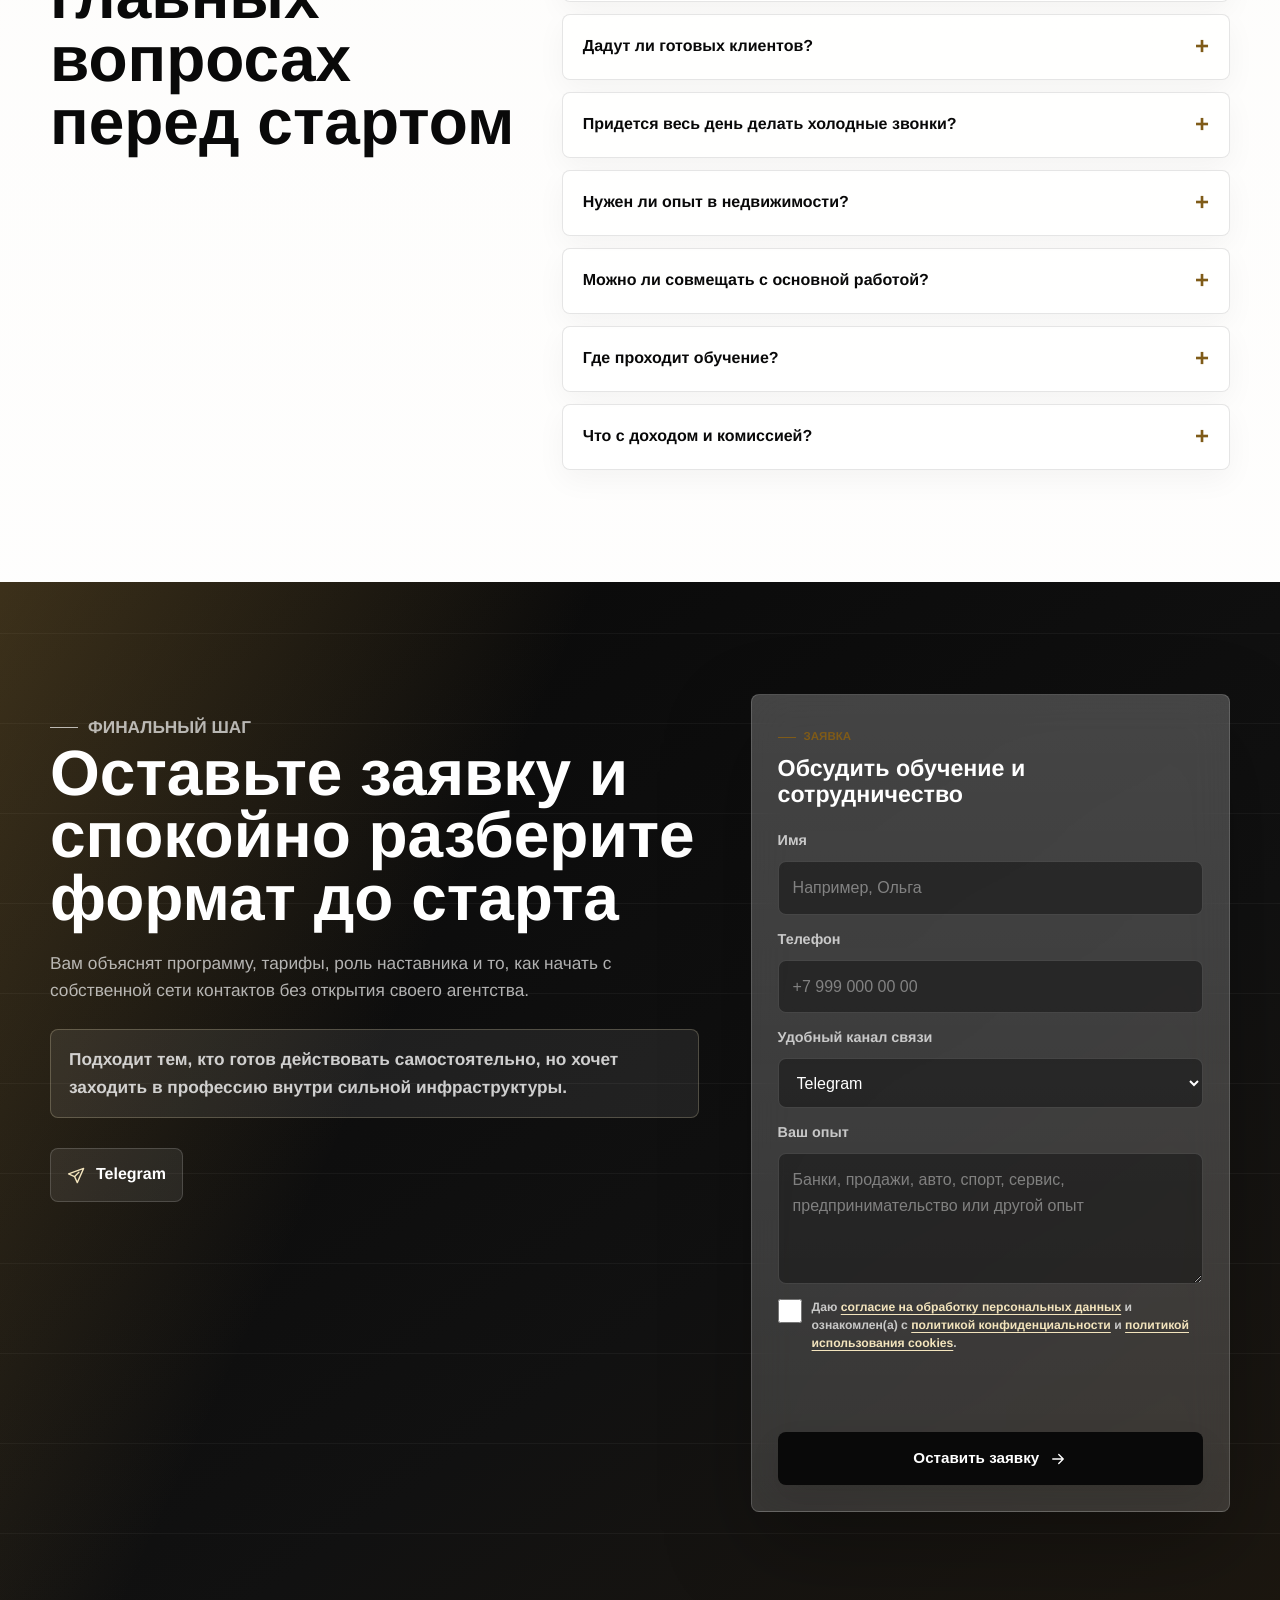
==== commit c3f6f8e8: "Refresh lead form script cache key" ====
--- a/index.html
+++ b/index.html
@@ -923,6 +923,6 @@
       </div>
     </div>
 
-    <script src="script.js?v=20260826-victoria-review-v3"></script>
+    <script src="script.js?v=20260917-formsubmit-email"></script>
   </body>
 </html>
